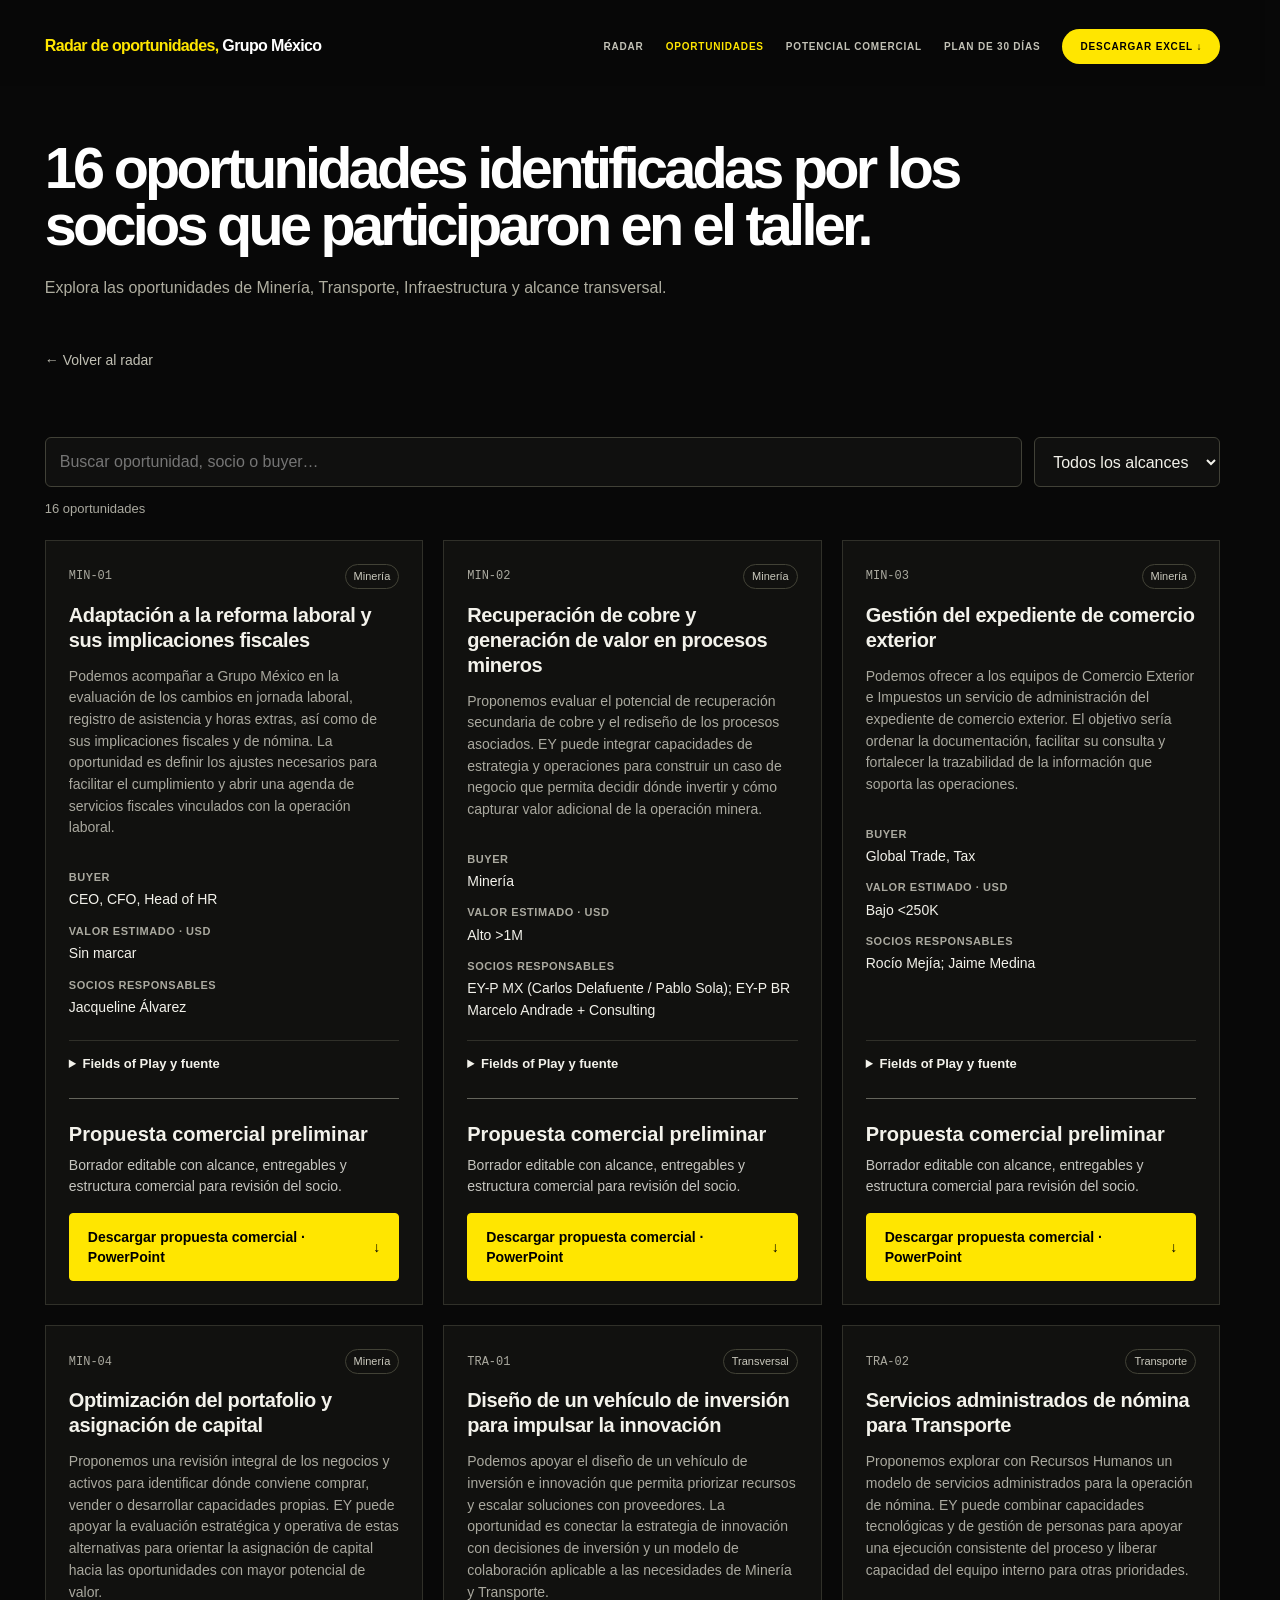
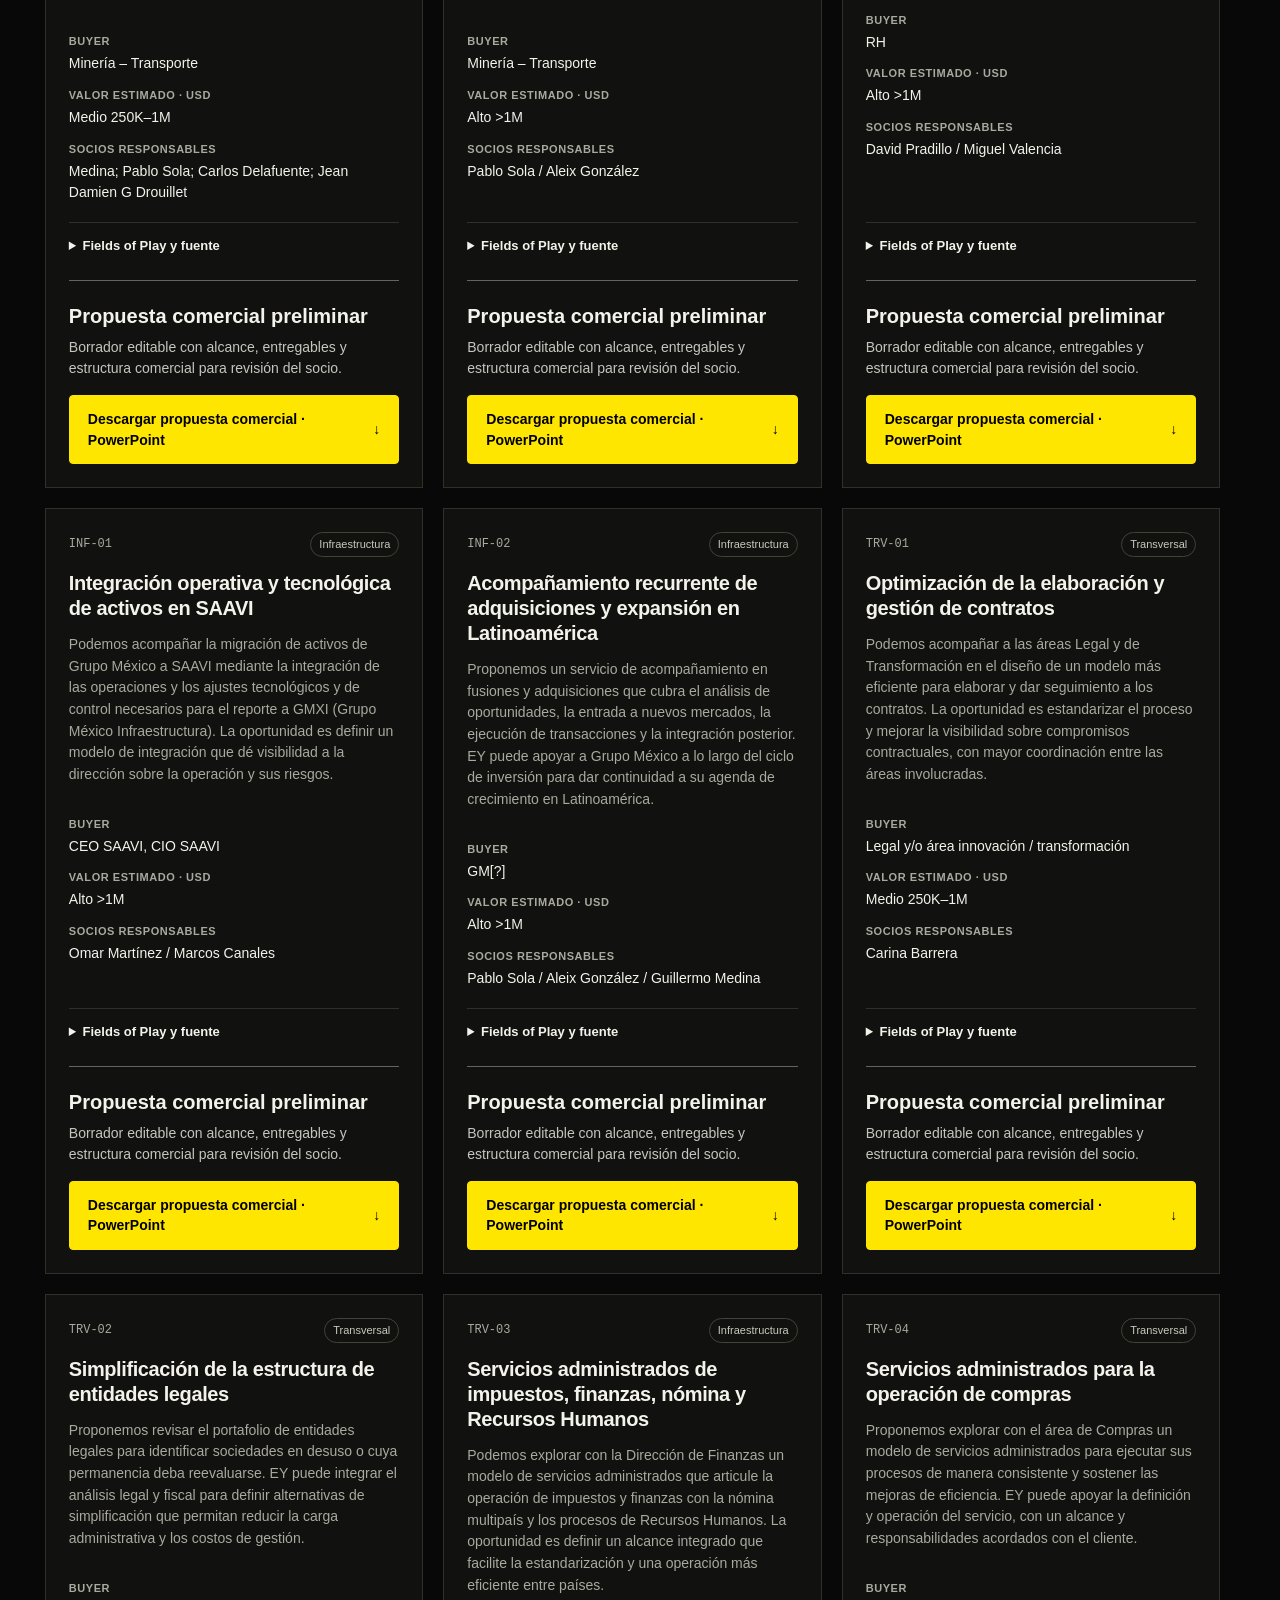
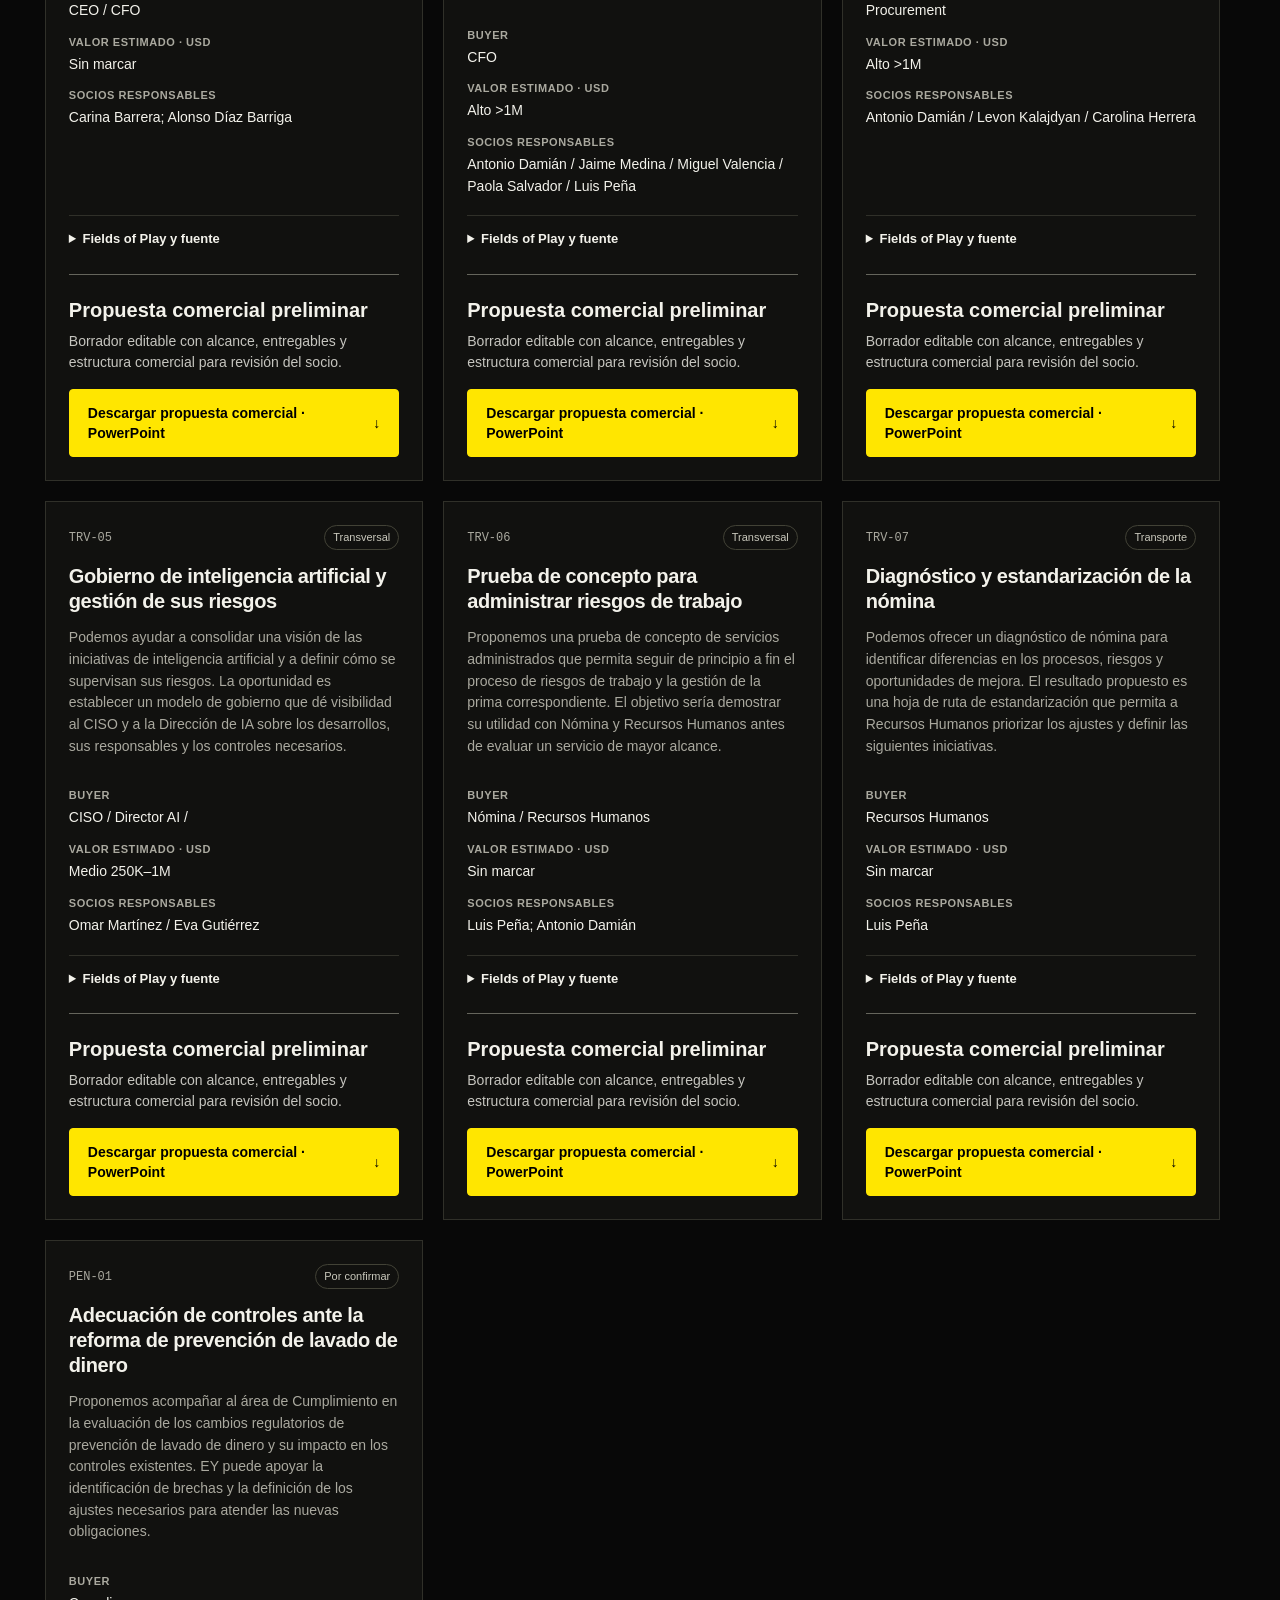
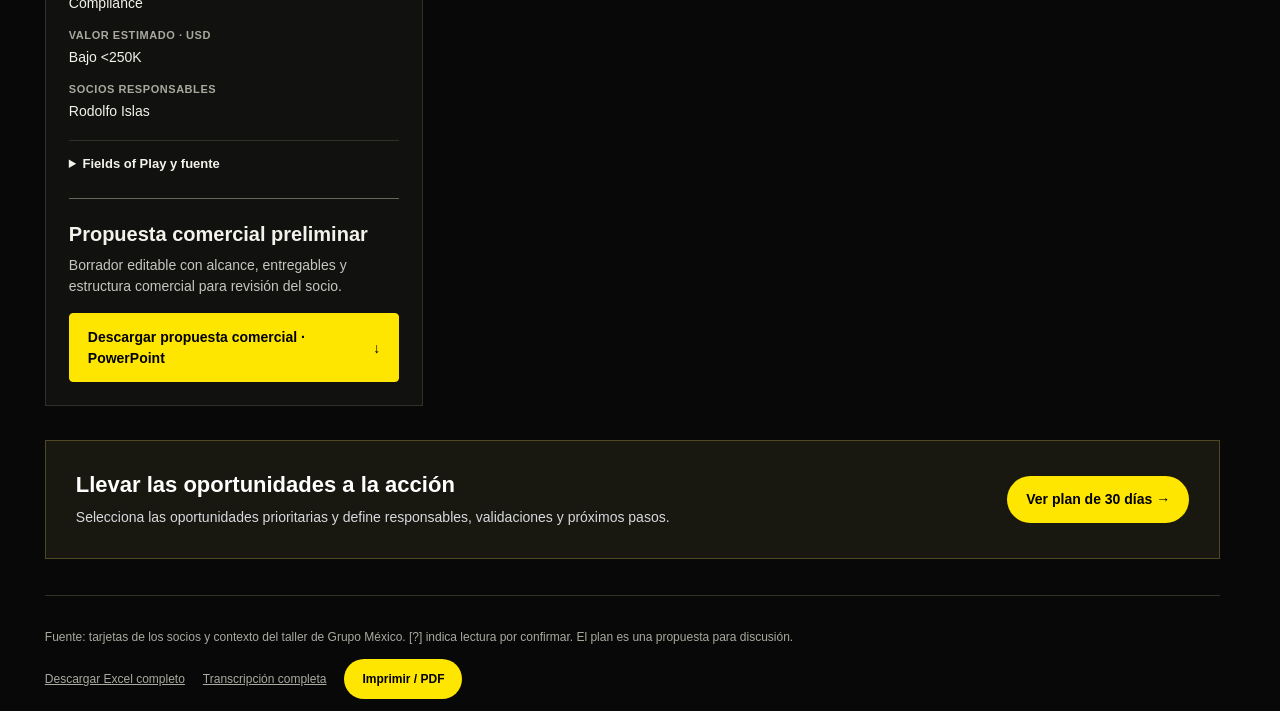
==== Oportunidades_Grupo_Mexico.html @ cc891fec "Eliminar Rutas comerciales y conectar oportunidades con el plan de 30 días" ====
<!doctype html><html lang="es"><head><meta charset="utf-8"><meta name="viewport" content="width=device-width,initial-scale=1"><title>Grupo México · Detalle de oportunidades</title><style>
:root{--ink:#252932;--muted:#666c76;--paper:#f5f4ef;--white:#fff;--line:#ddded8;--yellow:#ffe600;--green:#267059;--amber:#926326}*{box-sizing:border-box}html{scroll-behavior:smooth;scroll-padding-top:85px}body{margin:0;font:16px/1.55 system-ui,-apple-system,BlinkMacSystemFont,"Segoe UI",sans-serif;background:var(--paper);color:var(--ink)}button,input,select{font:inherit}button,a,summary{touch-action:manipulation}a{color:inherit}button{cursor:pointer}.wrap{max-width:1180px;margin:auto;padding:0 32px}.masthead{background:var(--ink);color:white;padding:54px 0 42px}.eyebrow{font-size:12px;letter-spacing:.16em;text-transform:uppercase;font-weight:750}.masthead .eyebrow{color:var(--yellow)}h1{font-size:clamp(32px,5vw,56px);line-height:1.08;letter-spacing:-.04em;margin:18px 0 22px;max-width:820px}h1 span{color:var(--yellow)}.lead{color:#d7d9de;max-width:780px;font-size:18px}.header-foot{display:flex;align-items:center;gap:20px;justify-content:space-between;margin-top:30px}.pill{display:inline-block;font-size:12px;font-weight:650;padding:5px 10px;border:1px solid var(--line);border-radius:99px}.masthead .pill{border-color:#74777d;color:#e8e9eb}.print{padding:10px 18px;border:0;background:var(--yellow);color:#000;border-radius:6px;font-weight:700}.nav{background:#fffef9;position:sticky;top:0;z-index:10;border-bottom:1px solid var(--line)}.nav .wrap{display:flex;gap:28px;align-items:center;min-height:60px;overflow:auto}.nav a{text-decoration:none;font-weight:650;font-size:14px;white-space:nowrap}.nav a:hover{text-decoration:underline;text-underline-offset:7px}.nav small{margin-left:auto;color:var(--muted);white-space:nowrap}main{padding-bottom:56px}section{padding-top:42px}.section-heading{display:flex;justify-content:space-between;align-items:baseline;gap:20px}.section-heading h2{font-size:28px;letter-spacing:-.025em;margin:0}.kicker{color:var(--muted);font-size:14px}.stats{display:grid;grid-template-columns:repeat(4,1fr);gap:18px;margin:28px 0}.stat{border-top:3px solid var(--ink);padding:16px 0}.stat strong{font-size:36px;font-weight:750;line-height:1}.stat span{display:block;font-size:14px;color:var(--muted);margin-top:6px}.decision{background:white;border:1px solid var(--line);border-left:5px solid var(--yellow);padding:23px 26px;border-radius:8px}.decision h3{margin:0 0 10px;font-size:19px}.decision p{margin:0}.decision ul{padding-left:20px;margin:12px 0 0}.selection-intro{max-width:870px;margin:18px 0;color:var(--muted)}.routes{display:grid;grid-template-columns:repeat(2,minmax(0,1fr));gap:20px;margin-top:24px}.route{background:white;border:1px solid var(--line);border-radius:10px;padding:25px;display:flex;flex-direction:column}.route-head{display:flex;gap:12px;align-items:flex-start}.route-number{font-size:13px;border-bottom:3px solid var(--yellow);padding-bottom:4px;font-weight:750}.route h3{font-size:21px;line-height:1.22;margin:0 0 12px;letter-spacing:-.02em}.scope{font-size:12px;color:var(--muted);text-transform:uppercase;letter-spacing:.06em;margin-bottom:16px}.route p{margin:0 0 14px}.route dl{margin:4px 0 0}.route dt{font-size:12px;text-transform:uppercase;letter-spacing:.06em;font-weight:750;margin-top:13px}.route dd{margin:4px 0 0;font-size:14px;color:var(--muted)}.action{margin-top:22px;padding:13px 15px;background:#f4f4ee;border-radius:6px;font-size:14px}.action b{display:block;margin-bottom:5px}.route details{border-top:1px solid var(--line);margin-top:18px;padding-top:12px;font-size:14px}.route summary{cursor:pointer;font-weight:650}.route details ul{margin:10px 0 0;padding-left:19px}.route details li{margin:6px 0}.routes .route:last-child{grid-column:1/-1}.routes .route:last-child dl{display:grid;grid-template-columns:1fr 1fr;gap:0 28px}.criteria{display:grid;grid-template-columns:repeat(4,1fr);gap:16px;margin-top:20px}.criterion{border-top:1px solid var(--line);padding-top:14px}.criterion b{font-size:15px}.criterion p{font-size:14px;color:var(--muted);margin:6px 0}.timeline{display:grid;grid-template-columns:repeat(4,1fr);gap:18px;margin-top:25px}.phase{background:white;padding:22px;border:1px solid var(--line);border-radius:8px}.phase .days{font-size:12px;font-weight:750;display:inline-block;background:var(--yellow);color:#000;padding:3px 8px;margin-bottom:13px}.phase h3{font-size:17px;line-height:1.3;margin:0 0 12px}.phase p{font-size:14px;margin:0;color:var(--muted)}.phase .deliverable{border-top:1px solid var(--line);padding-top:12px;margin-top:15px;color:var(--ink)}.meeting{margin-top:24px;background:#e9eee9;padding:23px;border-radius:8px}.meeting h3{font-size:17px;margin:0 0 8px}.meeting p{font-size:14px;margin:0}.filters{display:flex;gap:12px;margin:22px 0 12px}.filters input{flex:1;min-width:0}.filters input,.filters select{padding:12px 14px;border:1px solid #c6c9c2;border-radius:6px;background:white;color:var(--ink)}.result{font-size:13px;color:var(--muted);margin-bottom:14px}.records{display:grid;gap:10px}.record{background:white;border:1px solid var(--line);border-radius:8px}.record summary{padding:17px 20px;cursor:pointer;list-style:none;display:flex;align-items:center;gap:14px}.record summary::-webkit-details-marker{display:none}.record summary:before{content:'+';font-size:20px;color:var(--muted);width:15px;flex-shrink:0}.record[open] summary:before{content:'−'}.record .rid{font:12px ui-monospace,monospace;color:var(--muted);white-space:nowrap}.record .rtitle{font-weight:650;font-size:15px;flex:1}.record .value{font-size:12px;color:var(--muted);white-space:nowrap}.record-body{padding:0 20px 20px 49px;display:grid;grid-template-columns:1.4fr 1fr;gap:16px 28px}.field label{display:block;font-size:12px;letter-spacing:.04em;text-transform:uppercase;font-weight:700;color:var(--muted);margin-bottom:4px}.field p{margin:0;font-size:14px}.field.note{grid-column:1/-1;background:#fff7df;padding:12px 15px;border-radius:5px}.field.source{grid-column:1/-1;font-size:12px;color:var(--muted)}.source a{display:inline-block;margin:6px 12px 0 0}.empty{padding:25px;text-align:center;color:var(--muted)}.foot{margin-top:36px;border-top:1px solid var(--line);padding-top:20px;font-size:12px;color:var(--muted)}.foot a{margin-right:18px}.legend{font-size:13px;color:var(--muted);margin-top:14px}.noscript{background:#fff7df;padding:20px}button:focus-visible,a:focus-visible,summary:focus-visible,input:focus-visible,select:focus-visible{outline:3px solid #1780a1;outline-offset:4px}
@media(max-width:760px){.wrap{padding:0 20px}.masthead{padding:35px 0}.header-foot{align-items:flex-start}.nav .wrap{gap:20px}.nav small{display:none}.stats{gap:14px;grid-template-columns:repeat(2,1fr)}.routes,.timeline,.criteria{grid-template-columns:1fr}.routes .route:last-child{grid-column:auto}.routes .route:last-child dl{display:block}.section-heading{display:block}.record summary{gap:10px;flex-wrap:wrap}.record .rtitle{flex-basis:65%}.record .value{margin-left:39px}.record-body{grid-template-columns:1fr;padding-left:20px}.filters{flex-direction:column}.header-foot .pill{max-width:60%}.stat strong{font-size:30px}}
@media print{@page{size:A4;margin:15mm}body{background:white;font-size:10pt}.wrap{max-width:none;padding:0}.masthead{background:white;color:var(--ink);padding:0 0 20px;border-bottom:3px solid var(--ink)}.masthead .eyebrow,h1 span{color:var(--ink)}h1{font-size:28pt;margin:12px 0}.lead{color:var(--muted);font-size:11pt}.masthead .pill{color:var(--ink);border-color:var(--line)}.nav,.print,.filters,.result{display:none}section{padding-top:24px}.routes{gap:12px}.route{padding:16px;break-inside:avoid}.route h3{font-size:14pt}.route dd,.route p,.action{font-size:9pt}.route details{display:none}.stats{margin:16px 0}.stat strong{font-size:25pt}.timeline{grid-template-columns:repeat(2,1fr)}.phase{break-inside:avoid}.record{break-inside:avoid}.record .value{font-size:9pt}#respaldo{break-before:page}.record-body{font-size:9pt}.source a{display:none}.foot{font-size:8pt}.criteria{grid-template-columns:repeat(2,1fr)}.section-heading h2{font-size:19pt}}

.masthead{padding:38px 0 34px}h1{font-size:clamp(30px,4vw,44px);max-width:1060px;line-height:1.17}.masthead .lead{margin-bottom:0;font-size:16px}.nav a[aria-current="page"]{border-bottom:3px solid var(--yellow);padding:17px 0 14px}.opportunities{display:grid;grid-template-columns:repeat(3,minmax(0,1fr));gap:20px;margin-top:20px}.opportunity{background:white;border:1px solid var(--line);border-radius:10px;padding:23px;display:flex;flex-direction:column;scroll-margin-top:90px}.op-top{display:flex;justify-content:space-between;align-items:center;gap:10px;margin-bottom:14px}.op-top .rid{font:12px ui-monospace,monospace;color:var(--muted)}.opportunity h2{font-size:20px;line-height:1.25;letter-spacing:-.02em;margin:0 0 13px}.opportunity>p{font-size:14px;margin:0 0 18px;color:var(--muted)}.opportunity dl{margin:0 0 18px;font-size:14px}.opportunity dt{font-size:11px;text-transform:uppercase;letter-spacing:.05em;font-weight:750;color:var(--muted);margin-top:12px}.opportunity dd{margin:3px 0 0}.opportunity details{border-top:1px solid var(--line);padding-top:13px;margin-top:auto;font-size:13px}.opportunity summary{cursor:pointer;font-weight:650}.opportunity .detail{padding-top:12px}.opportunity .detail p{margin:0 0 12px;overflow-wrap:anywhere}.opportunity .photo{display:block;margin-top:7px}.opportunity:target{outline:3px solid #b39f00;outline-offset:4px}.cta{display:flex;align-items:center;justify-content:space-between;gap:28px;margin-top:34px;background:var(--ink);color:white;border-radius:10px;padding:30px}.cta h2{font-size:22px;line-height:1.25;margin:0 0 8px}.cta p{margin:0;color:#d7d9de;font-size:14px;max-width:650px}.cta a{display:inline-block;text-decoration:none;background:var(--yellow);color:#000;padding:13px 19px;border-radius:6px;font-weight:750;font-size:14px;flex-shrink:0}.back{color:var(--muted);font-size:14px;text-decoration:none;display:inline-block;margin:25px 0 0}.page-intro{margin-top:28px;color:var(--muted);max-width:900px}.opportunity[hidden]{display:none}.scope-badge{font-size:11px;border:1px solid var(--line);border-radius:99px;padding:3px 8px;color:var(--muted)}.routes .route:last-child{grid-column:auto}.routes .route:last-child dl{display:block}
@media(max-width:1000px){.opportunities{grid-template-columns:repeat(2,minmax(0,1fr))}}@media(max-width:760px){.opportunities{grid-template-columns:1fr}.cta{display:block;padding:23px}.cta a{margin-top:18px}.nav small{display:none}}@media print{.opportunities{grid-template-columns:repeat(2,minmax(0,1fr))}.opportunity{break-inside:avoid;padding:14px}.opportunity h2{font-size:13pt}.opportunity p,.opportunity dl{font-size:9pt}.cta,.back{display:none}.masthead{padding:0 0 20px}.opportunity details{display:none}}
</style><style id="yellow-theme">
:root{--ink:#f3f2eb;--muted:#aaa99f;--paper:#080808;--white:#101010;--line:#303029;--yellow:#ffe600}html{background:#080808}body{background:#080808;color:var(--ink);font-family:Arial,Helvetica,sans-serif}.wrap{max-width:none;padding:0 3.5vw}.masthead{background:transparent;padding:36px 0 24px}.masthead .eyebrow{color:var(--yellow)}h1{font-family:Arial,Helvetica,sans-serif;font-size:clamp(36px,4.5vw,76px);font-weight:850;letter-spacing:-.065em;line-height:.99;max-width:1000px}.masthead .lead{color:#aead9f}.nav{background:#080808e8;border-color:#303029;backdrop-filter:blur(16px)}.nav .wrap{justify-content:flex-end;gap:24px;min-height:64px}.nav a{font-size:11px;letter-spacing:.06em;text-transform:uppercase;color:#aaa99f}.nav a[aria-current="page"]{color:var(--yellow);border-color:var(--yellow)}.nav a:hover{color:var(--yellow)}.route,.opportunity,.record,.phase,.decision{background:#11110f;border-color:#303029;border-radius:0}.action{background:#1c1c16;color:#ecebdc}.meeting{background:#1a1a11;color:var(--ink);border:1px solid #363524;border-radius:0}.route-number{border-color:var(--yellow);color:var(--yellow)}.routes .route:last-child{grid-column:auto}.routes .route:last-child dl{display:block}.criterion{border-color:#454538}.field.note{background:#262310;color:#f0ebc9}.scope-badge{border-color:#424236;color:#c9c8bc}.print{border-radius:99px;padding:11px 18px}.cta{background:#181810;border:1px solid #4c4924;border-radius:0}.cta a{border-radius:99px}.filters input,.filters select{background:#10100f;border-color:#414137;color:var(--ink)}.back{color:#c1c0b4}.stat{border-color:var(--yellow)}.foot{color:#aaa99f;border-color:#303029}.foot a:hover{color:var(--yellow)}.radar-label,.radar-count{fill:#e6e5dc!important}.radar-tick{fill:#8c8c7c!important}.radar-chart .active-label,.radar-chart .active-label tspan{fill:var(--yellow)!important}.match{background:#10100e;border:1px solid #34342c;border-radius:0}.match:hover{border-color:#79732b}.match[open]{border-color:#e3cd00}.match h3{color:#f0efe6}.match .more{color:var(--yellow)}.selected-heading h2{color:var(--yellow)}.radar-layout .empty{background:#10100d;border-color:#303029;color:#cecec0}.opportunity:target{outline-color:var(--yellow)}.source a{color:#d5d4c7}
@media print{body,html{background:white;color:#222}.nav{display:none}.masthead{color:#222}.masthead .eyebrow{color:#222}.masthead .lead{color:#555}.route,.phase,.opportunity,.record,.match,.decision{background:white;color:#222;border-color:#bbb}.route h3,.match h3,.selected-heading h2{color:#222}.action,.meeting{background:#f5f5ed;color:#222}.match .meta,.legend,.foot,.kicker{color:#555}}
</style><link rel="stylesheet" href="navegacion.css">
<style id="proposal-download-styles">
.proposal-download{margin-top:24px;padding-top:22px;border-top:1px solid #65655c}
.proposal-download h3{font-size:20px;line-height:1.3;margin:0 0 8px;color:inherit}
.proposal-download p{font-size:14px;line-height:1.5;margin:0 0 16px;color:inherit;opacity:.8}
.proposal-download a.proposal-link{display:inline-flex;align-items:center;justify-content:center;gap:8px;max-width:100%;padding:13px 18px;background:#ffe600;color:#000!important;border:1px solid #ffe600;font-size:14px;font-weight:750;text-decoration:none;line-height:1.45;border-radius:4px}
.proposal-download a.proposal-link:hover{background:#f3d900;color:#000!important;border-color:#f3d900}
.proposal-download a.proposal-link:focus-visible{outline:3px solid currentColor;outline-offset:4px}
@media(max-width:600px){.proposal-download a.proposal-link{width:100%;text-align:center}}
@media print{.proposal-download{display:none}}
</style>
</head><body><header class="topbar"><a class="brand" href="index.html">Radar de oportunidades, <span class="brand-account">Grupo México</span></a><nav aria-label="Navegación principal"><a href="index.html">Radar</a><a href="Oportunidades_Grupo_Mexico.html" aria-current="page">Oportunidades</a><a href="Potencial_Comercial_Grupo_Mexico.html">Potencial comercial</a><a href="Plan_30_Dias_Grupo_Mexico.html">Plan de 30 días</a><a class="download" href="Radar_Grupo_Mexico_Completo.xlsx" download>Descargar Excel ↓</a></nav></header>
<header class="masthead"><div class="wrap"><h1>16 oportunidades identificadas por los socios que participaron en el taller.</h1><p class="lead">Explora las oportunidades de Minería, Transporte, Infraestructura y alcance transversal.</p></div></header>
<main class="wrap"><a class="back" href="index.html">← Volver al radar</a><section aria-label="Oportunidades identificadas"><div class="filters"><input id="search" type="search" aria-label="Buscar oportunidades" placeholder="Buscar oportunidad, socio o buyer…"><select id="division" aria-label="Filtrar por división"><option value="">Todos los alcances</option><option>Minería</option><option>Transporte</option><option>Infraestructura</option><option>Transversal</option><option>Por confirmar</option></select></div><div id="result" class="result" aria-live="polite">16 oportunidades</div><div class="opportunities"><article class="opportunity" id="MIN-01" data-search="min-01 minería reforma laboral cambio de horas laborales, lector digital, cap de horas extras, etc. puede ser nuestra entrada para servicios de tax. tax ceo, cfo, head of hr sin marcar jacqueline álvarez “cap” se conserva como aparece; confirmar su significado. valor sin marcar. img_1636.heic (izquierda, parcial); img_1648.heic (primera tarjeta, completa) adaptación a la reforma laboral y sus implicaciones fiscales podemos acompañar a grupo méxico en la evaluación de los cambios en jornada laboral, registro de asistencia y horas extras, así como de sus implicaciones fiscales y de nómina. la oportunidad es definir los ajustes necesarios para facilitar el cumplimiento y abrir una agenda de servicios fiscales vinculados con la operación laboral." data-division="Minería">
    <div class="op-top"><span class="rid">MIN-01</span><span class="scope-badge">Minería</span></div><h2>Adaptación a la reforma laboral y sus implicaciones fiscales</h2><p>Podemos acompañar a Grupo México en la evaluación de los cambios en jornada laboral, registro de asistencia y horas extras, así como de sus implicaciones fiscales y de nómina. La oportunidad es definir los ajustes necesarios para facilitar el cumplimiento y abrir una agenda de servicios fiscales vinculados con la operación laboral.</p>
    <dl><dt>Buyer</dt><dd>CEO, CFO, Head of HR</dd><dt>Valor estimado · USD</dt><dd>Sin marcar</dd><dt>Socios responsables</dt><dd>Jacqueline Álvarez</dd></dl>
    <details><summary>Fields of Play y fuente</summary><div class="detail"><p><b>Texto original de la tarjeta</b><br>Reforma laboral<br>Cambio de horas laborales, lector digital, cap de horas extras, etc. Puede ser nuestra entrada para servicios de Tax.</p><p><b>Fields of Play marcados</b><br>Tax</p><p><b>Observaciones de lectura</b><br>“Cap” se conserva como aparece; confirmar su significado. Valor sin marcar.</p><p><b>Fotos de origen</b><br>IMG_1636.HEIC (izquierda, parcial); IMG_1648.HEIC (primera tarjeta, completa)</p><a class="photo" href="imagenes/IMG_1636.jpg" target="_blank" rel="noopener">Abrir IMG_1636.HEIC</a><a class="photo" href="imagenes/IMG_1648.jpg" target="_blank" rel="noopener">Abrir IMG_1648.HEIC</a></div></details><div class="proposal-download"><h3>Propuesta comercial preliminar</h3><p>Borrador editable con alcance, entregables y estructura comercial para revisión del socio.</p><a class="proposal-link" href="propuestas/Propuesta_MIN-01.pptx" download="Propuesta_MIN-01.pptx">Descargar propuesta comercial · PowerPoint <span aria-hidden="true">↓</span></a></div></article><article class="opportunity" id="MIN-02" data-search="min-02 minería waste to value cobre recuperación secundaria de cobre; potencial rediseño de procesos. strategy &amp; transformation; supply chain &amp; operations minería alto &gt;1m ey-p mx (carlos delafuente / pablo sola); ey-p br marcelo andrade + consulting buyer contiene una división, sin cargo o persona. img_1636.heic (derecha); img_1648.heic (segunda tarjeta) recuperación de cobre y generación de valor en procesos mineros proponemos evaluar el potencial de recuperación secundaria de cobre y el rediseño de los procesos asociados. ey puede integrar capacidades de estrategia y operaciones para construir un caso de negocio que permita decidir dónde invertir y cómo capturar valor adicional de la operación minera." data-division="Minería">
    <div class="op-top"><span class="rid">MIN-02</span><span class="scope-badge">Minería</span></div><h2>Recuperación de cobre y generación de valor en procesos mineros</h2><p>Proponemos evaluar el potencial de recuperación secundaria de cobre y el rediseño de los procesos asociados. EY puede integrar capacidades de estrategia y operaciones para construir un caso de negocio que permita decidir dónde invertir y cómo capturar valor adicional de la operación minera.</p>
    <dl><dt>Buyer</dt><dd>Minería</dd><dt>Valor estimado · USD</dt><dd>Alto &gt;1M</dd><dt>Socios responsables</dt><dd>EY-P MX (Carlos Delafuente / Pablo Sola); EY-P BR Marcelo Andrade + Consulting</dd></dl>
    <details><summary>Fields of Play y fuente</summary><div class="detail"><p><b>Texto original de la tarjeta</b><br>Waste to Value Cobre<br>Recuperación secundaria de cobre; potencial rediseño de procesos.</p><p><b>Fields of Play marcados</b><br>Strategy &amp; Transformation; Supply Chain &amp; Operations</p><p><b>Observaciones de lectura</b><br>Buyer contiene una división, sin cargo o persona.</p><p><b>Fotos de origen</b><br>IMG_1636.HEIC (derecha); IMG_1648.HEIC (segunda tarjeta)</p><a class="photo" href="imagenes/IMG_1636.jpg" target="_blank" rel="noopener">Abrir IMG_1636.HEIC</a><a class="photo" href="imagenes/IMG_1648.jpg" target="_blank" rel="noopener">Abrir IMG_1648.HEIC</a></div></details><div class="proposal-download"><h3>Propuesta comercial preliminar</h3><p>Borrador editable con alcance, entregables y estructura comercial para revisión del socio.</p><a class="proposal-link" href="propuestas/Propuesta_MIN-02.pptx" download="Propuesta_MIN-02.pptx">Descargar propuesta comercial · PowerPoint <span aria-hidden="true">↓</span></a></div></article><article class="opportunity" id="MIN-03" data-search="min-03 minería gestión del expediente de comercio exterior technology; tax global trade, tax rocío mejía; jaime medina clasificación y responsables actualizados según la reunión de seguimiento. buyer: global trade y tax; persona por confirmar. contacto mencionado: héctor de la paz (ferromex); asociación con esta oportunidad por confirmar." data-division="Minería">
    <div class="op-top"><span class="rid">MIN-03</span><span class="scope-badge">Minería</span></div><h2>Gestión del expediente de comercio exterior</h2><p>Podemos ofrecer a los equipos de Comercio Exterior e Impuestos un servicio de administración del expediente de comercio exterior. El objetivo sería ordenar la documentación, facilitar su consulta y fortalecer la trazabilidad de la información que soporta las operaciones.</p>
    <dl><dt>Buyer</dt><dd>Global Trade, Tax</dd><dt>Valor estimado · USD</dt><dd>Bajo &lt;250K</dd><dt>Socios responsables</dt><dd>Rocío Mejía; Jaime Medina</dd></dl>
    <details><summary>Fields of Play y fuente</summary><div class="detail"><p><b>Texto original de la tarjeta</b><br>Expediente de Comercio Exterior<br>Adm. del expediente.</p><p><b>Fields of Play</b><br>Technology; Tax</p><p><b>Validación de la oportunidad</b><br>Clasificación y responsables actualizados según la reunión de seguimiento. Buyer: Global Trade y Tax; persona por confirmar. Contacto mencionado: Héctor de la Paz (Ferromex); asociación con esta oportunidad por confirmar.</p><p><b>Fotos de origen</b><br>IMG_1637 2.HEIC (izquierda); IMG_1648.HEIC (tercera tarjeta)</p><a class="photo" href="imagenes/IMG_1637%202.jpg" target="_blank" rel="noopener">Abrir IMG_1637 2.HEIC</a><a class="photo" href="imagenes/IMG_1648.jpg" target="_blank" rel="noopener">Abrir IMG_1648.HEIC</a></div></details><div class="proposal-download"><h3>Propuesta comercial preliminar</h3><p>Borrador editable con alcance, entregables y estructura comercial para revisión del socio.</p><a class="proposal-link" href="propuestas/Propuesta_MIN-03.pptx" download="Propuesta_MIN-03.pptx">Descargar propuesta comercial · PowerPoint <span aria-hidden="true">↓</span></a></div></article><article class="opportunity" id="MIN-04" data-search="min-04 minería revisión portafolio y alocación capital análisis integral de un negocio y de sus activos para eficientizar (buy–sell–build). strategy &amp; transformation; transactions; supply chain &amp; operations minería – transporte medio 250k–1m medina; pablo sola; carlos delafuente; jean damien g drouillet ubicada en minería; buyer menciona minería y transporte.  img_1637 2.heic (derecha); img_1648.heic (cuarta tarjeta) optimización del portafolio y asignación de capital proponemos una revisión integral de los negocios y activos para identificar dónde conviene comprar, vender o desarrollar capacidades propias. ey puede apoyar la evaluación estratégica y operativa de estas alternativas para orientar la asignación de capital hacia las oportunidades con mayor potencial de valor." data-division="Minería">
    <div class="op-top"><span class="rid">MIN-04</span><span class="scope-badge">Minería</span></div><h2>Optimización del portafolio y asignación de capital</h2><p>Proponemos una revisión integral de los negocios y activos para identificar dónde conviene comprar, vender o desarrollar capacidades propias. EY puede apoyar la evaluación estratégica y operativa de estas alternativas para orientar la asignación de capital hacia las oportunidades con mayor potencial de valor.</p>
    <dl><dt>Buyer</dt><dd>Minería – Transporte</dd><dt>Valor estimado · USD</dt><dd>Medio 250K–1M</dd><dt>Socios responsables</dt><dd>Medina; Pablo Sola; Carlos Delafuente; Jean Damien G Drouillet</dd></dl>
    <details><summary>Fields of Play y fuente</summary><div class="detail"><p><b>Texto original de la tarjeta</b><br>Revisión portafolio y alocación capital<br>Análisis integral de un negocio y de sus activos para eficientizar (Buy–Sell–Build).</p><p><b>Fields of Play marcados</b><br>Strategy &amp; Transformation; Transactions; Supply Chain &amp; Operations</p><p><b>Observaciones de lectura</b><br>Ubicada en Minería; Buyer menciona Minería y Transporte.</p><p><b>Fotos de origen</b><br>IMG_1637 2.HEIC (derecha); IMG_1648.HEIC (cuarta tarjeta)</p><a class="photo" href="imagenes/IMG_1637%202.jpg" target="_blank" rel="noopener">Abrir IMG_1637 2.HEIC</a><a class="photo" href="imagenes/IMG_1648.jpg" target="_blank" rel="noopener">Abrir IMG_1648.HEIC</a></div></details><div class="proposal-download"><h3>Propuesta comercial preliminar</h3><p>Borrador editable con alcance, entregables y estructura comercial para revisión del socio.</p><a class="proposal-link" href="propuestas/Propuesta_MIN-04.pptx" download="Propuesta_MIN-04.pptx">Descargar propuesta comercial · PowerPoint <span aria-hidden="true">↓</span></a></div></article><article class="opportunity" id="TRA-01" data-search="tra-01 transversal vehículo inversión / innovación (estrategias y universidad [?]) eficientizar recursos en innovación y escalabilidad. buscar soluciones con proveedores (komatsu–... [?]). strategy &amp; transformation minería – transporte alto &gt;1m pablo sola / aleix gonzález alcance transversal; buyer menciona minería y transporte. confirmar paréntesis del título y segundo proveedor. img_1639 2.heic (izquierda); img_1647.heic (arriba, izquierda) diseño de un vehículo de inversión para impulsar la innovación podemos apoyar el diseño de un vehículo de inversión e innovación que permita priorizar recursos y escalar soluciones con proveedores. la oportunidad es conectar la estrategia de innovación con decisiones de inversión y un modelo de colaboración aplicable a las necesidades de minería y transporte." data-division="Transversal">
    <div class="op-top"><span class="rid">TRA-01</span><span class="scope-badge">Transversal</span></div><h2>Diseño de un vehículo de inversión para impulsar la innovación</h2><p>Podemos apoyar el diseño de un vehículo de inversión e innovación que permita priorizar recursos y escalar soluciones con proveedores. La oportunidad es conectar la estrategia de innovación con decisiones de inversión y un modelo de colaboración aplicable a las necesidades de Minería y Transporte.</p>
    <dl><dt>Buyer</dt><dd>Minería – Transporte</dd><dt>Valor estimado · USD</dt><dd>Alto &gt;1M</dd><dt>Socios responsables</dt><dd>Pablo Sola / Aleix González</dd></dl>
    <details><summary>Fields of Play y fuente</summary><div class="detail"><p><b>Texto original de la tarjeta</b><br>Vehículo inversión / innovación (estrategias y universidad [?])<br>Eficientizar recursos en innovación y escalabilidad. Buscar soluciones con proveedores (Komatsu–... [?]).</p><p><b>Fields of Play marcados</b><br>Strategy &amp; Transformation</p><p><b>Observaciones de lectura</b><br>Alcance transversal; Buyer menciona Minería y Transporte. Confirmar paréntesis del título y segundo proveedor.</p><p><b>Fotos de origen</b><br>IMG_1639 2.HEIC (izquierda); IMG_1647.HEIC (arriba, izquierda)</p><a class="photo" href="imagenes/IMG_1639%202.jpg" target="_blank" rel="noopener">Abrir IMG_1639 2.HEIC</a><a class="photo" href="imagenes/IMG_1647.jpg" target="_blank" rel="noopener">Abrir IMG_1647.HEIC</a></div></details><div class="proposal-download"><h3>Propuesta comercial preliminar</h3><p>Borrador editable con alcance, entregables y estructura comercial para revisión del socio.</p><a class="proposal-link" href="propuestas/Propuesta_TRA-01.pptx" download="Propuesta_TRA-01.pptx">Descargar propuesta comercial · PowerPoint <span aria-hidden="true">↓</span></a></div></article><article class="opportunity" id="TRA-02" data-search="tra-02 transporte payroll operate operación de nómina. technology; organization &amp; people rh alto &gt;1m david pradillo / miguel valencia  img_1639 2.heic (derecha); img_1647.heic (arriba, derecha) servicios administrados de nómina para transporte proponemos explorar con recursos humanos un modelo de servicios administrados para la operación de nómina. ey puede combinar capacidades tecnológicas y de gestión de personas para apoyar una ejecución consistente del proceso y liberar capacidad del equipo interno para otras prioridades." data-division="Transporte">
    <div class="op-top"><span class="rid">TRA-02</span><span class="scope-badge">Transporte</span></div><h2>Servicios administrados de nómina para Transporte</h2><p>Proponemos explorar con Recursos Humanos un modelo de servicios administrados para la operación de nómina. EY puede combinar capacidades tecnológicas y de gestión de personas para apoyar una ejecución consistente del proceso y liberar capacidad del equipo interno para otras prioridades.</p>
    <dl><dt>Buyer</dt><dd>RH</dd><dt>Valor estimado · USD</dt><dd>Alto &gt;1M</dd><dt>Socios responsables</dt><dd>David Pradillo / Miguel Valencia</dd></dl>
    <details><summary>Fields of Play y fuente</summary><div class="detail"><p><b>Texto original de la tarjeta</b><br>Payroll Operate<br>Operación de nómina.</p><p><b>Fields of Play marcados</b><br>Technology; Organization &amp; People</p><p><b>Fotos de origen</b><br>IMG_1639 2.HEIC (derecha); IMG_1647.HEIC (arriba, derecha)</p><a class="photo" href="imagenes/IMG_1639%202.jpg" target="_blank" rel="noopener">Abrir IMG_1639 2.HEIC</a><a class="photo" href="imagenes/IMG_1647.jpg" target="_blank" rel="noopener">Abrir IMG_1647.HEIC</a></div></details><div class="proposal-download"><h3>Propuesta comercial preliminar</h3><p>Borrador editable con alcance, entregables y estructura comercial para revisión del socio.</p><a class="proposal-link" href="propuestas/Propuesta_TRA-02.pptx" download="Propuesta_TRA-02.pptx">Descargar propuesta comercial · PowerPoint <span aria-hidden="true">↓</span></a></div></article><article class="opportunity" id="INF-01" data-search="inf-01 infraestructura saavi → migración activos de gm a saavi integración de las operaciones en saavi y reporte a gmxi [?]. risk; technology ceo saavi, cio saavi alto &gt;1m omar martínez / marcos canales gmxi: grupo méxico infraestructura. img_1645.heic (izquierda); img_1646.heic (izquierda, bajo rótulo infraestructura) integración operativa y tecnológica de activos en saavi podemos acompañar la migración de activos de grupo méxico a saavi mediante la integración de operaciones y los ajustes tecnológicos y de control necesarios para el reporte a gmxi (grupo méxico infraestructura). la oportunidad es definir un modelo de integración que dé visibilidad a la dirección sobre la operación y sus riesgos." data-division="Infraestructura">
    <div class="op-top"><span class="rid">INF-01</span><span class="scope-badge">Infraestructura</span></div><h2>Integración operativa y tecnológica de activos en SAAVI</h2><p>Podemos acompañar la migración de activos de Grupo México a SAAVI mediante la integración de las operaciones y los ajustes tecnológicos y de control necesarios para el reporte a GMXI (Grupo México Infraestructura). La oportunidad es definir un modelo de integración que dé visibilidad a la dirección sobre la operación y sus riesgos.</p>
    <dl><dt>Buyer</dt><dd>CEO SAAVI, CIO SAAVI</dd><dt>Valor estimado · USD</dt><dd>Alto &gt;1M</dd><dt>Socios responsables</dt><dd>Omar Martínez / Marcos Canales</dd></dl>
    <details><summary>Fields of Play y fuente</summary><div class="detail"><p><b>Texto original de la tarjeta</b><br>SAAVI → Migración activos de GM a SAAVI<br>Integración de las operaciones en SAAVI y reporte a GMXI [?].</p><p><b>Fields of Play marcados</b><br>Risk; Technology</p><p><b>Observaciones de lectura</b><br>GMXI: Grupo México Infraestructura.</p><p><b>Fotos de origen</b><br>IMG_1645.HEIC (izquierda); IMG_1646.HEIC (izquierda, bajo rótulo Infraestructura)</p><a class="photo" href="imagenes/IMG_1645.jpg" target="_blank" rel="noopener">Abrir IMG_1645.HEIC</a><a class="photo" href="imagenes/IMG_1646.jpg" target="_blank" rel="noopener">Abrir IMG_1646.HEIC</a></div></details><div class="proposal-download"><h3>Propuesta comercial preliminar</h3><p>Borrador editable con alcance, entregables y estructura comercial para revisión del socio.</p><a class="proposal-link" href="propuestas/Propuesta_INF-01.pptx" download="Propuesta_INF-01.pptx">Descargar propuesta comercial · PowerPoint <span aria-hidden="true">↓</span></a></div></article><article class="opportunity" id="INF-02" data-search="inf-02 infraestructura m&amp;a as a service regional soporte en procesos transaccionales (incluyendo market entry) en latam, incluyendo análisis, ejecución y post merger integration. strategy &amp; transformation; transactions gm[?] alto &gt;1m pablo sola / aleix gonzález / guillermo medina confirmar sigla del buyer. img_1645.heic (derecha); img_1646.heic (derecha, bajo rótulo infraestructura) acompañamiento recurrente de adquisiciones y expansión en latinoamérica proponemos un servicio de acompañamiento en fusiones y adquisiciones que cubra el análisis de oportunidades, la entrada a nuevos mercados, la ejecución de transacciones y la integración posterior. ey puede apoyar a grupo méxico a lo largo del ciclo de inversión para dar continuidad a su agenda de crecimiento en latinoamérica." data-division="Infraestructura">
    <div class="op-top"><span class="rid">INF-02</span><span class="scope-badge">Infraestructura</span></div><h2>Acompañamiento recurrente de adquisiciones y expansión en Latinoamérica</h2><p>Proponemos un servicio de acompañamiento en fusiones y adquisiciones que cubra el análisis de oportunidades, la entrada a nuevos mercados, la ejecución de transacciones y la integración posterior. EY puede apoyar a Grupo México a lo largo del ciclo de inversión para dar continuidad a su agenda de crecimiento en Latinoamérica.</p>
    <dl><dt>Buyer</dt><dd>GM[?]</dd><dt>Valor estimado · USD</dt><dd>Alto &gt;1M</dd><dt>Socios responsables</dt><dd>Pablo Sola / Aleix González / Guillermo Medina</dd></dl>
    <details><summary>Fields of Play y fuente</summary><div class="detail"><p><b>Texto original de la tarjeta</b><br>M&amp;A as a Service regional<br>Soporte en procesos transaccionales (incluyendo Market Entry) en LATAM, incluyendo análisis, ejecución y post merger integration.</p><p><b>Fields of Play marcados</b><br>Strategy &amp; Transformation; Transactions</p><p><b>Observaciones de lectura</b><br>Confirmar sigla del Buyer.</p><p><b>Fotos de origen</b><br>IMG_1645.HEIC (derecha); IMG_1646.HEIC (derecha, bajo rótulo Infraestructura)</p><a class="photo" href="imagenes/IMG_1645.jpg" target="_blank" rel="noopener">Abrir IMG_1645.HEIC</a><a class="photo" href="imagenes/IMG_1646.jpg" target="_blank" rel="noopener">Abrir IMG_1646.HEIC</a></div></details><div class="proposal-download"><h3>Propuesta comercial preliminar</h3><p>Borrador editable con alcance, entregables y estructura comercial para revisión del socio.</p><a class="proposal-link" href="propuestas/Propuesta_INF-02.pptx" download="Propuesta_INF-02.pptx">Descargar propuesta comercial · PowerPoint <span aria-hidden="true">↓</span></a></div></article><article class="opportunity" id="TRV-01" data-search="trv-01 transversal contract definition &amp; management optimización de la generación y seguimiento a contratos. legal &amp; investigations legal y/o área innovación / transformación medio 250k–1m carina barrera “transversal” anotado en la tarjeta y confirmado por el rótulo del tablero. img_1640.heic (izquierda); img_1647.heic (fila transversal, primera) optimización de la elaboración y gestión de contratos podemos acompañar a las áreas legal y de transformación en el diseño de un modelo más eficiente para elaborar y dar seguimiento a los contratos. la oportunidad es estandarizar el proceso y mejorar la visibilidad sobre compromisos contractuales, con mayor coordinación entre las áreas involucradas." data-division="Transversal">
    <div class="op-top"><span class="rid">TRV-01</span><span class="scope-badge">Transversal</span></div><h2>Optimización de la elaboración y gestión de contratos</h2><p>Podemos acompañar a las áreas Legal y de Transformación en el diseño de un modelo más eficiente para elaborar y dar seguimiento a los contratos. La oportunidad es estandarizar el proceso y mejorar la visibilidad sobre compromisos contractuales, con mayor coordinación entre las áreas involucradas.</p>
    <dl><dt>Buyer</dt><dd>Legal y/o área innovación / transformación</dd><dt>Valor estimado · USD</dt><dd>Medio 250K–1M</dd><dt>Socios responsables</dt><dd>Carina Barrera</dd></dl>
    <details><summary>Fields of Play y fuente</summary><div class="detail"><p><b>Texto original de la tarjeta</b><br>Contract Definition &amp; Management<br>Optimización de la generación y seguimiento a contratos.</p><p><b>Fields of Play marcados</b><br>Legal &amp; Investigations</p><p><b>Observaciones de lectura</b><br>“Transversal” anotado en la tarjeta y confirmado por el rótulo del tablero.</p><p><b>Fotos de origen</b><br>IMG_1640.HEIC (izquierda); IMG_1647.HEIC (fila Transversal, primera)</p><a class="photo" href="imagenes/IMG_1640.jpg" target="_blank" rel="noopener">Abrir IMG_1640.HEIC</a><a class="photo" href="imagenes/IMG_1647.jpg" target="_blank" rel="noopener">Abrir IMG_1647.HEIC</a></div></details><div class="proposal-download"><h3>Propuesta comercial preliminar</h3><p>Borrador editable con alcance, entregables y estructura comercial para revisión del socio.</p><a class="proposal-link" href="propuestas/Propuesta_TRV-01.pptx" download="Propuesta_TRV-01.pptx">Descargar propuesta comercial · PowerPoint <span aria-hidden="true">↓</span></a></div></article><article class="opportunity" id="TRV-02" data-search="trv-02 transversal ler – legal entity rationalization ahorro en gestión de # alto de empresas que puedan estar en desuso. tax; legal &amp; investigations ceo / cfo sin marcar carina barrera; alonso díaz barriga nota superior: “pilar 3 – mayormente en minería e ... [?]”. confirmar final de nota. valor sin marcar. img_1640.heic (derecha); img_1647.heic (fila transversal, segunda) simplificación de la estructura de entidades legales proponemos revisar el portafolio de entidades legales para identificar sociedades en desuso o cuya permanencia deba reevaluarse. ey puede integrar el análisis legal y fiscal para definir alternativas de simplificación que permitan reducir la carga administrativa y los costos de gestión." data-division="Transversal">
    <div class="op-top"><span class="rid">TRV-02</span><span class="scope-badge">Transversal</span></div><h2>Simplificación de la estructura de entidades legales</h2><p>Proponemos revisar el portafolio de entidades legales para identificar sociedades en desuso o cuya permanencia deba reevaluarse. EY puede integrar el análisis legal y fiscal para definir alternativas de simplificación que permitan reducir la carga administrativa y los costos de gestión.</p>
    <dl><dt>Buyer</dt><dd>CEO / CFO</dd><dt>Valor estimado · USD</dt><dd>Sin marcar</dd><dt>Socios responsables</dt><dd>Carina Barrera; Alonso Díaz Barriga</dd></dl>
    <details><summary>Fields of Play y fuente</summary><div class="detail"><p><b>Texto original de la tarjeta</b><br>LER – Legal Entity Rationalization<br>Ahorro en gestión de # alto de empresas que puedan estar en desuso.</p><p><b>Fields of Play marcados</b><br>Tax; Legal &amp; Investigations</p><p><b>Observaciones de lectura</b><br>Nota superior: “Pilar 3 – mayormente en Minería e ... [?]”. Confirmar final de nota. Valor sin marcar.</p><p><b>Fotos de origen</b><br>IMG_1640.HEIC (derecha); IMG_1647.HEIC (fila Transversal, segunda)</p><a class="photo" href="imagenes/IMG_1640.jpg" target="_blank" rel="noopener">Abrir IMG_1640.HEIC</a><a class="photo" href="imagenes/IMG_1647.jpg" target="_blank" rel="noopener">Abrir IMG_1647.HEIC</a></div></details><div class="proposal-download"><h3>Propuesta comercial preliminar</h3><p>Borrador editable con alcance, entregables y estructura comercial para revisión del socio.</p><a class="proposal-link" href="propuestas/Propuesta_TRV-02.pptx" download="Propuesta_TRV-02.pptx">Descargar propuesta comercial · PowerPoint <span aria-hidden="true">↓</span></a></div></article><article class="opportunity" id="TRV-03" data-search="trv-03 infraestructura tfo + payroll + hrops operación eficiente de impuestos y finanzas / nómina multipaís + hr. tax cfo alto &gt;1m antonio damián / jaime medina / miguel valencia / paola salvador / luis peña hrops aparece circulado. nota adicional: “contingencia ... trabajo” (parcial); confirmar texto. solo tax está marcado en fop. img_1641.heic (izquierda); img_1647.heic (fila transversal, tercera) servicios administrados de impuestos, finanzas, nómina y recursos humanos podemos explorar con la dirección de finanzas un modelo de servicios administrados que articule la operación de impuestos y finanzas con la nómina multipaís y los procesos de recursos humanos. la oportunidad es definir un alcance integrado que facilite la estandarización y una operación más eficiente entre países." data-division="Infraestructura">
    <div class="op-top"><span class="rid">TRV-03</span><span class="scope-badge">Infraestructura</span></div><h2>Servicios administrados de impuestos, finanzas, nómina y Recursos Humanos</h2><p>Podemos explorar con la Dirección de Finanzas un modelo de servicios administrados que articule la operación de impuestos y finanzas con la nómina multipaís y los procesos de Recursos Humanos. La oportunidad es definir un alcance integrado que facilite la estandarización y una operación más eficiente entre países.</p>
    <dl><dt>Buyer</dt><dd>CFO</dd><dt>Valor estimado · USD</dt><dd>Alto &gt;1M</dd><dt>Socios responsables</dt><dd>Antonio Damián / Jaime Medina / Miguel Valencia / Paola Salvador / Luis Peña</dd></dl>
    <details><summary>Fields of Play y fuente</summary><div class="detail"><p><b>Texto original de la tarjeta</b><br>TFO + Payroll + HROps<br>Operación eficiente de impuestos y finanzas / nómina multipaís + HR.</p><p><b>Fields of Play marcados</b><br>Tax</p><p><b>Observaciones de lectura</b><br>HROps aparece circulado. Nota adicional: “Contingencia ... trabajo” (parcial); confirmar texto. Solo Tax está marcado en FoP.</p><p><b>Fotos de origen</b><br>IMG_1641.HEIC (izquierda); IMG_1647.HEIC (fila Transversal, tercera)</p><a class="photo" href="imagenes/IMG_1641.jpg" target="_blank" rel="noopener">Abrir IMG_1641.HEIC</a><a class="photo" href="imagenes/IMG_1647.jpg" target="_blank" rel="noopener">Abrir IMG_1647.HEIC</a></div></details><div class="proposal-download"><h3>Propuesta comercial preliminar</h3><p>Borrador editable con alcance, entregables y estructura comercial para revisión del socio.</p><a class="proposal-link" href="propuestas/Propuesta_TRV-03.pptx" download="Propuesta_TRV-03.pptx">Descargar propuesta comercial · PowerPoint <span aria-hidden="true">↓</span></a></div></article><article class="opportunity" id="TRV-04" data-search="trv-04 transversal operación procesos compras mantener y continuar eficiencia en la ejecución de compras. supply chain &amp; operations procurement alto &gt;1m antonio damián / levon kalajdyan  img_1641.heic (derecha); img_1647.heic (fila transversal, cuarta) servicios administrados para la operación de compras proponemos explorar con el área de compras un modelo de servicios administrados para ejecutar sus procesos de manera consistente y sostener las mejoras de eficiencia. ey puede apoyar la definición y operación del servicio, con un alcance y responsabilidades acordados con el cliente. carolina herrera" data-division="Transversal">
    <div class="op-top"><span class="rid">TRV-04</span><span class="scope-badge">Transversal</span></div><h2>Servicios administrados para la operación de compras</h2><p>Proponemos explorar con el área de Compras un modelo de servicios administrados para ejecutar sus procesos de manera consistente y sostener las mejoras de eficiencia. EY puede apoyar la definición y operación del servicio, con un alcance y responsabilidades acordados con el cliente.</p>
    <dl><dt>Buyer</dt><dd>Procurement</dd><dt>Valor estimado · USD</dt><dd>Alto &gt;1M</dd><dt>Socios responsables</dt><dd>Antonio Damián / Levon Kalajdyan / Carolina Herrera</dd></dl>
    <details><summary>Fields of Play y fuente</summary><div class="detail"><p><b>Texto original de la tarjeta</b><br>Operación procesos compras<br>Mantener y continuar eficiencia en la ejecución de compras.</p><p><b>Fields of Play marcados</b><br>Supply Chain &amp; Operations</p><p><b>Fotos de origen</b><br>IMG_1641.HEIC (derecha); IMG_1647.HEIC (fila Transversal, cuarta)</p><a class="photo" href="imagenes/IMG_1641.jpg" target="_blank" rel="noopener">Abrir IMG_1641.HEIC</a><a class="photo" href="imagenes/IMG_1647.jpg" target="_blank" rel="noopener">Abrir IMG_1647.HEIC</a></div></details><div class="proposal-download"><h3>Propuesta comercial preliminar</h3><p>Borrador editable con alcance, entregables y estructura comercial para revisión del socio.</p><a class="proposal-link" href="propuestas/Propuesta_TRV-04.pptx" download="Propuesta_TRV-04.pptx">Descargar propuesta comercial · PowerPoint <span aria-hidden="true">↓</span></a></div></article><article class="opportunity" id="TRV-05" data-search="trv-05 transversal gobierno de ti tener una sola visión de los desarrollos de ai – enfocado a riesgos. risk; technology ciso / director ai / medio 250k–1m omar martínez / eva gutiérrez el buyer termina con una barra, sin otro texto. ai se conserva como aparece. img_1642.heic (izquierda); img_1647.heic (fila transversal, quinta) gobierno de inteligencia artificial y gestión de sus riesgos podemos ayudar a consolidar una visión de las iniciativas de inteligencia artificial y a definir cómo se supervisan sus riesgos. la oportunidad es establecer un modelo de gobierno que dé visibilidad al ciso y a la dirección de ia sobre los desarrollos, sus responsables y los controles necesarios." data-division="Transversal">
    <div class="op-top"><span class="rid">TRV-05</span><span class="scope-badge">Transversal</span></div><h2>Gobierno de inteligencia artificial y gestión de sus riesgos</h2><p>Podemos ayudar a consolidar una visión de las iniciativas de inteligencia artificial y a definir cómo se supervisan sus riesgos. La oportunidad es establecer un modelo de gobierno que dé visibilidad al CISO y a la Dirección de IA sobre los desarrollos, sus responsables y los controles necesarios.</p>
    <dl><dt>Buyer</dt><dd>CISO / Director AI /</dd><dt>Valor estimado · USD</dt><dd>Medio 250K–1M</dd><dt>Socios responsables</dt><dd>Omar Martínez / Eva Gutiérrez</dd></dl>
    <details><summary>Fields of Play y fuente</summary><div class="detail"><p><b>Texto original de la tarjeta</b><br>Gobierno de TI<br>Tener una sola visión de los desarrollos de AI – enfocado a riesgos.</p><p><b>Fields of Play marcados</b><br>Risk; Technology</p><p><b>Observaciones de lectura</b><br>El Buyer termina con una barra, sin otro texto. AI se conserva como aparece.</p><p><b>Fotos de origen</b><br>IMG_1642.HEIC (izquierda); IMG_1647.HEIC (fila Transversal, quinta)</p><a class="photo" href="imagenes/IMG_1642.jpg" target="_blank" rel="noopener">Abrir IMG_1642.HEIC</a><a class="photo" href="imagenes/IMG_1647.jpg" target="_blank" rel="noopener">Abrir IMG_1647.HEIC</a></div></details><div class="proposal-download"><h3>Propuesta comercial preliminar</h3><p>Borrador editable con alcance, entregables y estructura comercial para revisión del socio.</p><a class="proposal-link" href="propuestas/Propuesta_TRV-05.pptx" download="Propuesta_TRV-05.pptx">Descargar propuesta comercial · PowerPoint <span aria-hidden="true">↓</span></a></div></article><article class="opportunity" id="TRV-06" data-search="trv-06 transversal poc servicios administrados riesgos de trabajo trazabilidad punta a punta del proceso de riesgos de trabajo y gestión de prima de riesgo trabajo. tax nómina / recursos humanos sin marcar luis peña; antonio damián valor sin marcar. img_1642.heic (derecha); img_1643.heic e img_1644.heic (izquierda, parcial); img_1647.heic (fila transversal, sexta) prueba de concepto para administrar riesgos de trabajo proponemos una prueba de concepto de servicios administrados que permita seguir de principio a fin el proceso de riesgos de trabajo y la gestión de la prima correspondiente. el objetivo sería demostrar su utilidad con nómina y recursos humanos antes de evaluar un servicio de mayor alcance." data-division="Transversal">
    <div class="op-top"><span class="rid">TRV-06</span><span class="scope-badge">Transversal</span></div><h2>Prueba de concepto para administrar riesgos de trabajo</h2><p>Proponemos una prueba de concepto de servicios administrados que permita seguir de principio a fin el proceso de riesgos de trabajo y la gestión de la prima correspondiente. El objetivo sería demostrar su utilidad con Nómina y Recursos Humanos antes de evaluar un servicio de mayor alcance.</p>
    <dl><dt>Buyer</dt><dd>Nómina / Recursos Humanos</dd><dt>Valor estimado · USD</dt><dd>Sin marcar</dd><dt>Socios responsables</dt><dd>Luis Peña; Antonio Damián</dd></dl>
    <details><summary>Fields of Play y fuente</summary><div class="detail"><p><b>Texto original de la tarjeta</b><br>POC servicios administrados riesgos de trabajo<br>Trazabilidad punta a punta del proceso de riesgos de trabajo y gestión de prima de riesgo trabajo.</p><p><b>Fields of Play marcados</b><br>Tax</p><p><b>Observaciones de lectura</b><br>Valor sin marcar.</p><p><b>Fotos de origen</b><br>IMG_1642.HEIC (derecha); IMG_1643.HEIC e IMG_1644.HEIC (izquierda, parcial); IMG_1647.HEIC (fila Transversal, sexta)</p><a class="photo" href="imagenes/IMG_1642.jpg" target="_blank" rel="noopener">Abrir IMG_1642.HEIC</a><a class="photo" href="imagenes/IMG_1643.jpg" target="_blank" rel="noopener">Abrir IMG_1643.HEIC</a><a class="photo" href="imagenes/IMG_1644.jpg" target="_blank" rel="noopener">Abrir IMG_1644.HEIC</a><a class="photo" href="imagenes/IMG_1647.jpg" target="_blank" rel="noopener">Abrir IMG_1647.HEIC</a></div></details><div class="proposal-download"><h3>Propuesta comercial preliminar</h3><p>Borrador editable con alcance, entregables y estructura comercial para revisión del socio.</p><a class="proposal-link" href="propuestas/Propuesta_TRV-06.pptx" download="Propuesta_TRV-06.pptx">Descargar propuesta comercial · PowerPoint <span aria-hidden="true">↓</span></a></div></article><article class="opportunity" id="TRV-07" data-search="trv-07 transporte diagnóstico de nómina estandariza la nómina e identifica oportunidades de mejora y riesgos. tax; organization &amp; people recursos humanos sin marcar luis peña misma tarjeta en img_1643 e img_1644; se registra una sola vez. valor sin marcar. img_1643.heic (derecha); img_1644.heic (derecha); img_1647.heic (fila transversal, séptima) diagnóstico y estandarización de la nómina podemos ofrecer un diagnóstico de nómina para identificar diferencias en los procesos, riesgos y oportunidades de mejora. el resultado propuesto es una hoja de ruta de estandarización que permita a recursos humanos priorizar los ajustes y definir las siguientes iniciativas." data-division="Transporte">
    <div class="op-top"><span class="rid">TRV-07</span><span class="scope-badge">Transporte</span></div><h2>Diagnóstico y estandarización de la nómina</h2><p>Podemos ofrecer un diagnóstico de nómina para identificar diferencias en los procesos, riesgos y oportunidades de mejora. El resultado propuesto es una hoja de ruta de estandarización que permita a Recursos Humanos priorizar los ajustes y definir las siguientes iniciativas.</p>
    <dl><dt>Buyer</dt><dd>Recursos Humanos</dd><dt>Valor estimado · USD</dt><dd>Sin marcar</dd><dt>Socios responsables</dt><dd>Luis Peña</dd></dl>
    <details><summary>Fields of Play y fuente</summary><div class="detail"><p><b>Texto original de la tarjeta</b><br>Diagnóstico de nómina<br>Estandariza la nómina e identifica oportunidades de mejora y riesgos.</p><p><b>Fields of Play marcados</b><br>Tax; Organization &amp; People</p><p><b>Observaciones de lectura</b><br>Misma tarjeta en IMG_1643 e IMG_1644; se registra una sola vez. Valor sin marcar.</p><p><b>Fotos de origen</b><br>IMG_1643.HEIC (derecha); IMG_1644.HEIC (derecha); IMG_1647.HEIC (fila Transversal, séptima)</p><a class="photo" href="imagenes/IMG_1643.jpg" target="_blank" rel="noopener">Abrir IMG_1643.HEIC</a><a class="photo" href="imagenes/IMG_1644.jpg" target="_blank" rel="noopener">Abrir IMG_1644.HEIC</a><a class="photo" href="imagenes/IMG_1647.jpg" target="_blank" rel="noopener">Abrir IMG_1647.HEIC</a></div></details><div class="proposal-download"><h3>Propuesta comercial preliminar</h3><p>Borrador editable con alcance, entregables y estructura comercial para revisión del socio.</p><a class="proposal-link" href="propuestas/Propuesta_TRV-07.pptx" download="Propuesta_TRV-07.pptx">Descargar propuesta comercial · PowerPoint <span aria-hidden="true">↓</span></a></div></article><article class="opportunity" id="PEN-01" data-search="pen-01 por confirmar actualización reforma pld cambios en la regulación pld; nuevos controles. legal &amp; investigations compliance bajo &lt;250k rodolfo islas división no visible en la foto de detalle. aparece parcialmente a la izquierda del tablero de transporte, sin rótulo que confirme su división. img_1638 2.heic; img_1647.heic (extremo izquierdo, parcial) adecuación de controles ante la reforma de prevención de lavado de dinero proponemos acompañar al área de cumplimiento en la evaluación de los cambios regulatorios de prevención de lavado de dinero y su impacto en los controles existentes. ey puede apoyar la identificación de brechas y la definición de los ajustes necesarios para atender las nuevas obligaciones." data-division="Por confirmar">
    <div class="op-top"><span class="rid">PEN-01</span><span class="scope-badge">Por confirmar</span></div><h2>Adecuación de controles ante la reforma de prevención de lavado de dinero</h2><p>Proponemos acompañar al área de Cumplimiento en la evaluación de los cambios regulatorios de prevención de lavado de dinero y su impacto en los controles existentes. EY puede apoyar la identificación de brechas y la definición de los ajustes necesarios para atender las nuevas obligaciones.</p>
    <dl><dt>Buyer</dt><dd>Compliance</dd><dt>Valor estimado · USD</dt><dd>Bajo &lt;250K</dd><dt>Socios responsables</dt><dd>Rodolfo Islas</dd></dl>
    <details><summary>Fields of Play y fuente</summary><div class="detail"><p><b>Texto original de la tarjeta</b><br>Actualización Reforma PLD<br>Cambios en la regulación PLD; nuevos controles.</p><p><b>Fields of Play marcados</b><br>Legal &amp; Investigations</p><p><b>Observaciones de lectura</b><br>División no visible en la foto de detalle. Aparece parcialmente a la izquierda del tablero de Transporte, sin rótulo que confirme su división.</p><p><b>Fotos de origen</b><br>IMG_1638 2.HEIC; IMG_1647.HEIC (extremo izquierdo, parcial)</p><a class="photo" href="imagenes/IMG_1638%202.jpg" target="_blank" rel="noopener">Abrir IMG_1638 2.HEIC</a><a class="photo" href="imagenes/IMG_1647.jpg" target="_blank" rel="noopener">Abrir IMG_1647.HEIC</a></div></details><div class="proposal-download"><h3>Propuesta comercial preliminar</h3><p>Borrador editable con alcance, entregables y estructura comercial para revisión del socio.</p><a class="proposal-link" href="propuestas/Propuesta_PEN-01.pptx" download="Propuesta_PEN-01.pptx">Descargar propuesta comercial · PowerPoint <span aria-hidden="true">↓</span></a></div></article></div></section><aside class="cta"><div><h2>Llevar las oportunidades a la acción</h2><p>Selecciona las oportunidades prioritarias y define responsables, validaciones y próximos pasos.</p></div><a href="Plan_30_Dias_Grupo_Mexico.html">Ver plan de 30 días <span aria-hidden="true">→</span></a></aside>
<footer class="foot"><p>Fuente: tarjetas de los socios y contexto del taller de Grupo México. [?] indica lectura por confirmar. El plan es una propuesta para discusión.</p><p><a href="Radar_Grupo_Mexico_Completo.xlsx" download>Descargar Excel completo</a><a href="Transcripcion_Grupo_Mexico.md">Transcripción completa</a><button class="print" onclick="window.print()">Imprimir / PDF</button></p></footer></main><script>
const cards=[...document.querySelectorAll('.opportunity')];const search=document.getElementById('search'),division=document.getElementById('division');function filter(){const q=search.value.trim().toLocaleLowerCase('es');let count=0;cards.forEach(c=>{c.hidden=!(c.dataset.search.includes(q)&&(!division.value||c.dataset.division===division.value));if(!c.hidden)count++});document.getElementById('result').textContent=`${count} de 16 oportunidades`;}search.addEventListener('input',filter);division.addEventListener('change',filter);function showHash(){const card=document.getElementById(location.hash.slice(1));if(card&&card.classList.contains('opportunity')){search.value='';division.value='';filter();card.querySelector('details').open=true;card.scrollIntoView({block:'start'});}}window.addEventListener('hashchange',showHash);showHash();</script></body></html>
---- navegacion.css ----
html{scrollbar-gutter:stable}
.topbar{position:sticky;top:0;z-index:30;min-height:86px;padding:22px 3.5vw 16px;display:flex;align-items:center;justify-content:space-between;gap:30px;background:rgba(8,8,8,.96);backdrop-filter:blur(12px)}
.topbar .brand{text-decoration:none;font:850 16px Arial,Helvetica,sans-serif;letter-spacing:-.04em;color:#ffe600;flex-shrink:0;max-width:none;line-height:1.2}
.topbar .brand .brand-account{display:inline;color:#fff;font:inherit;letter-spacing:inherit;margin:0}
.topbar nav{display:flex;gap:22px;align-items:center;justify-content:flex-end;flex-wrap:wrap;max-width:none}
.topbar nav a{font:650 10px Arial,Helvetica,sans-serif;text-transform:uppercase;letter-spacing:.08em;text-decoration:none;color:#c2c1b6;padding:10px 0}
.topbar nav a:hover,.topbar nav a[aria-current="page"]{color:#ffe600}
.topbar nav .download{background:#ffe600;color:#000;border-radius:99px;padding:12px 18px}
.topbar nav .download:hover{background:#fff46a;color:#000}
@media(max-width:1000px){.topbar{gap:18px}.topbar nav{gap:13px}.topbar nav a{font-size:9px}.topbar .brand{font-size:14px}}
@media(max-width:760px){.topbar{align-items:flex-start;padding:18px 20px;flex-wrap:wrap;gap:12px}.topbar .brand{font-size:15px}.topbar nav{gap:8px 13px;margin-left:auto;max-width:none}.topbar nav a{padding:5px 0;font-size:9px}.topbar nav .download{padding:8px 10px}}
@media print{.topbar{display:none}}
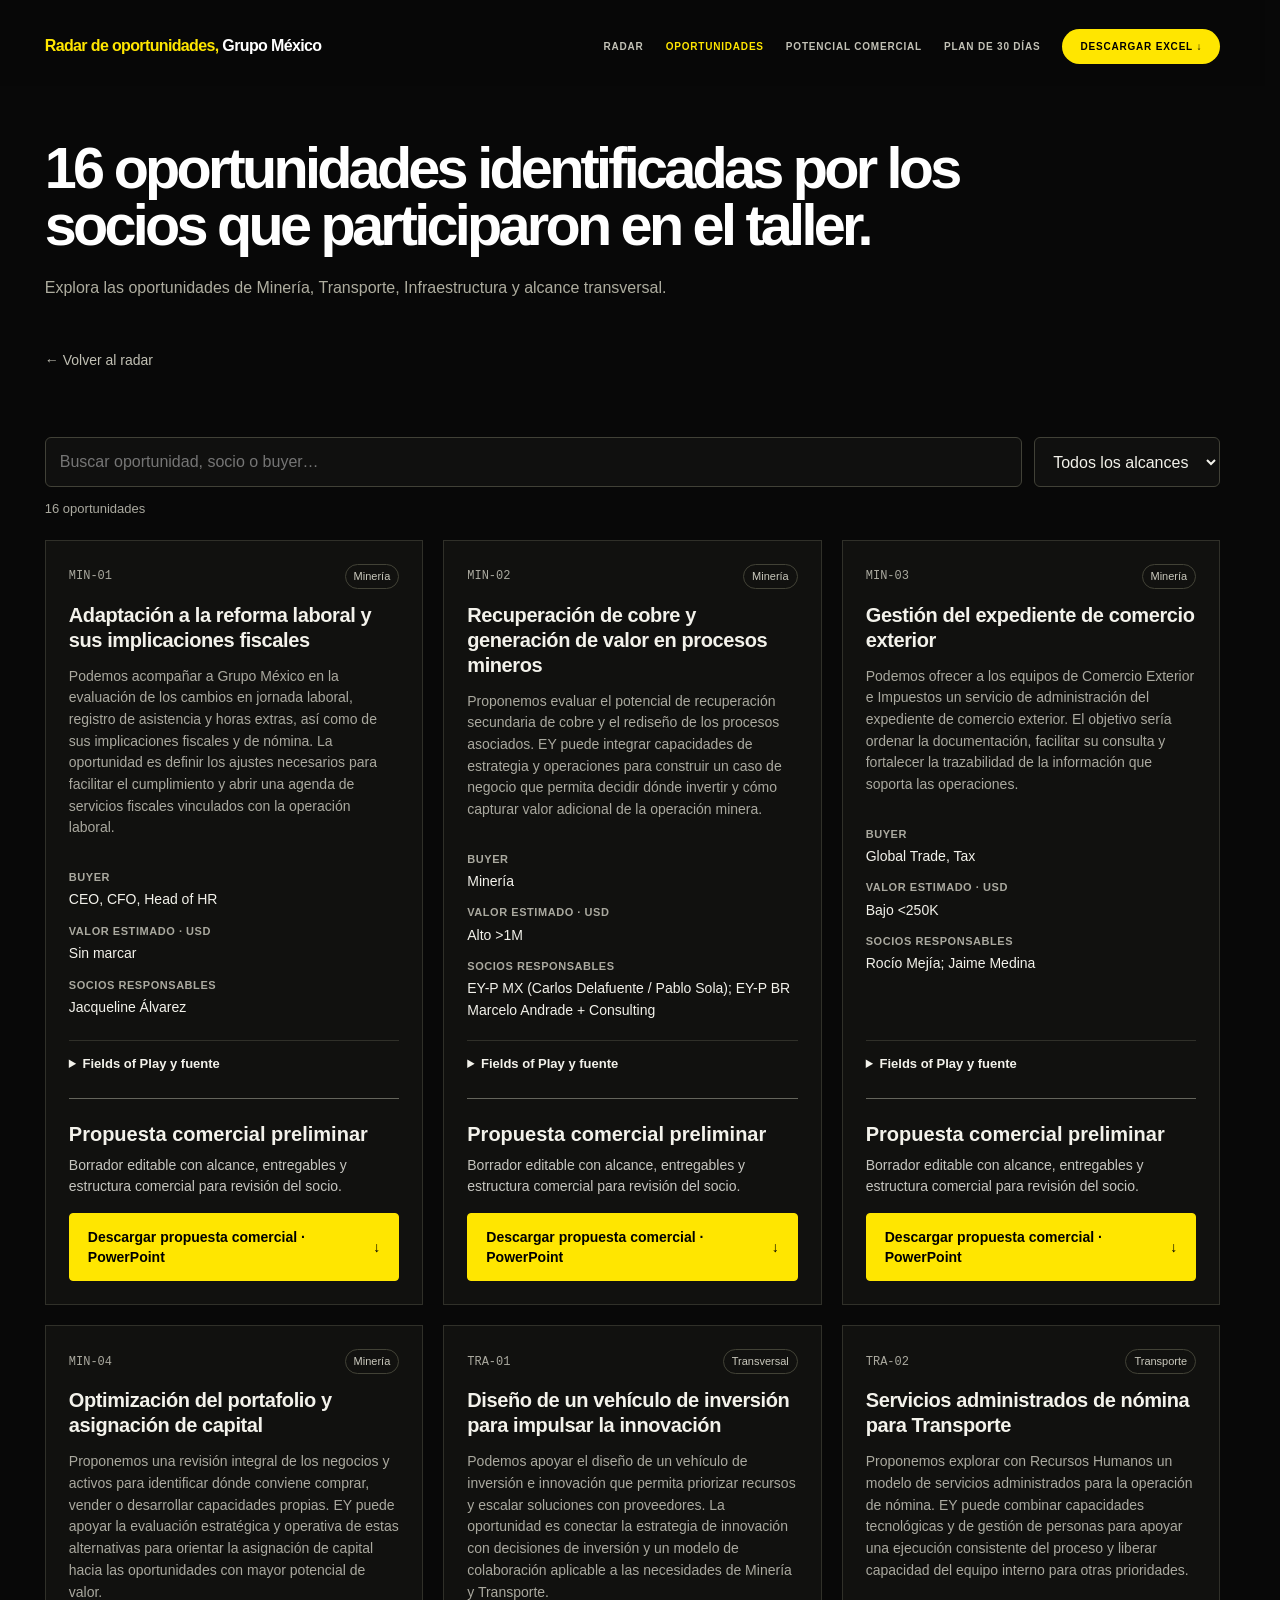
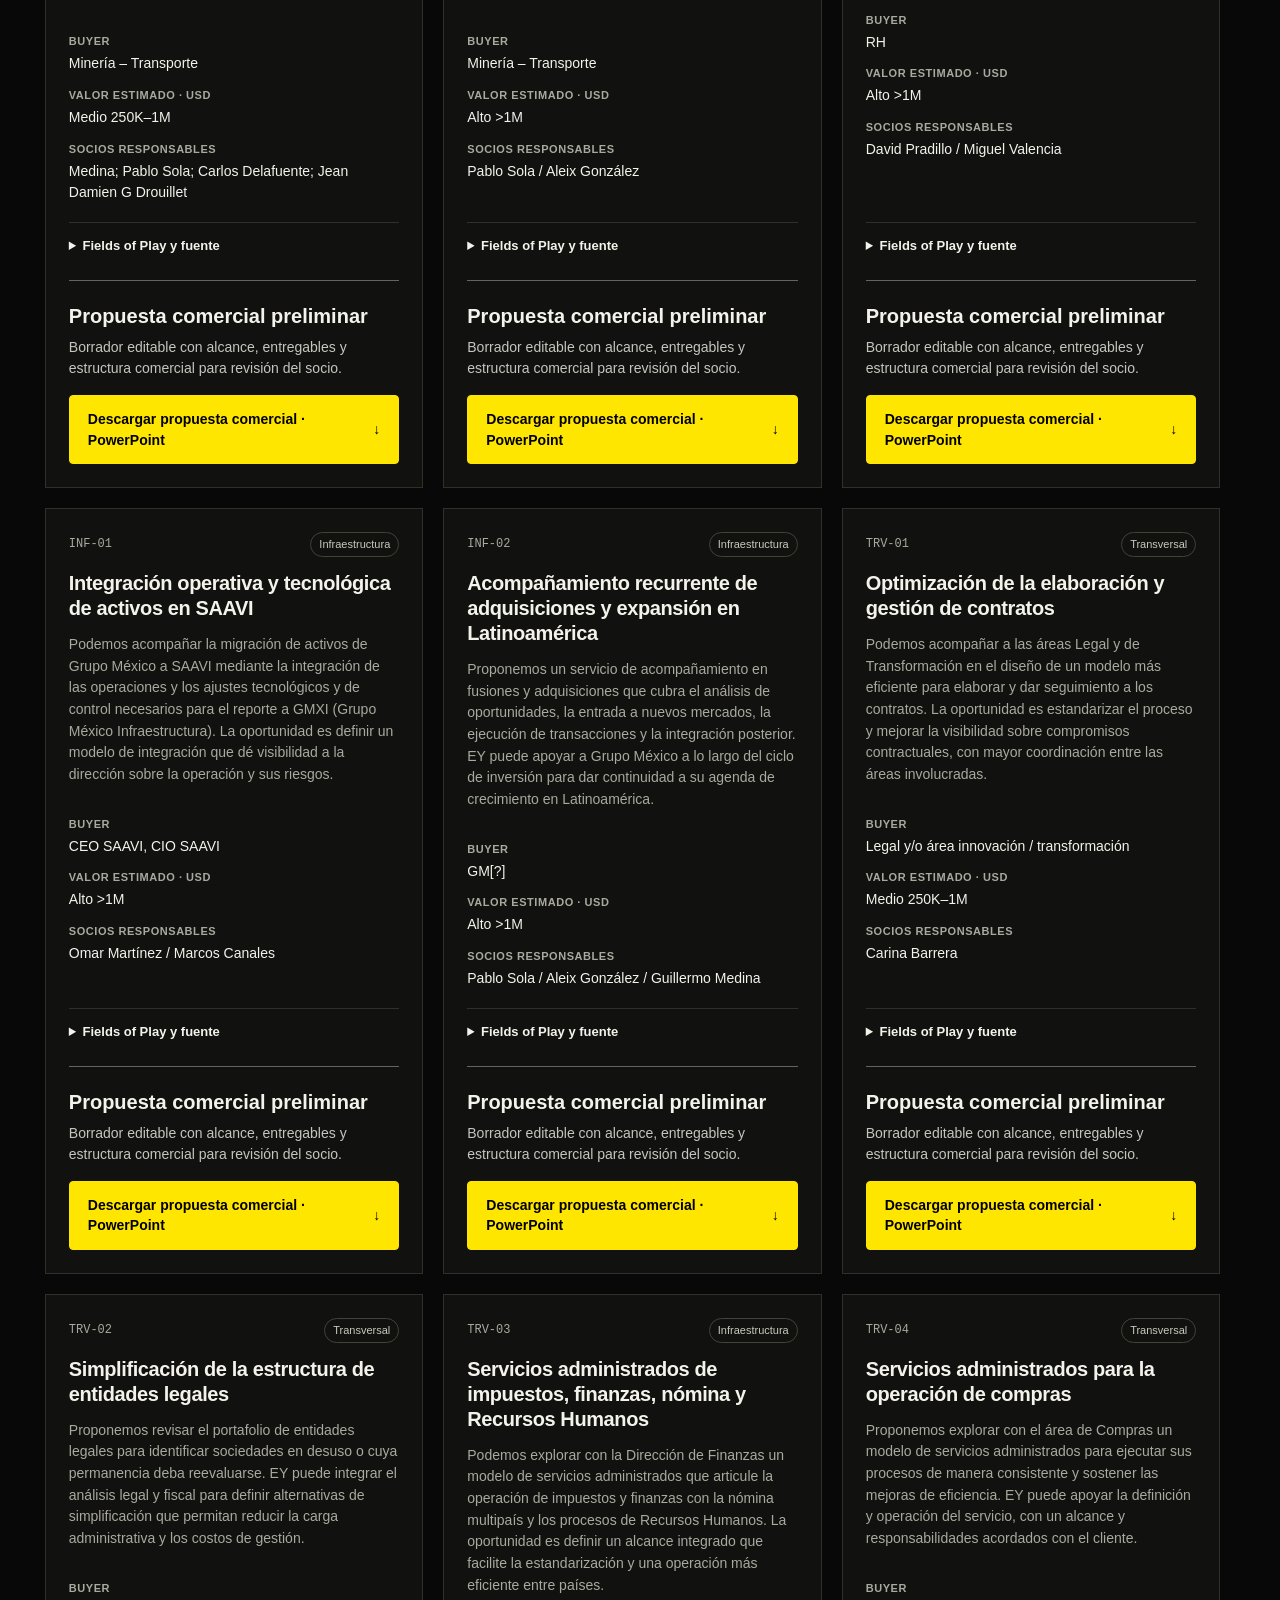
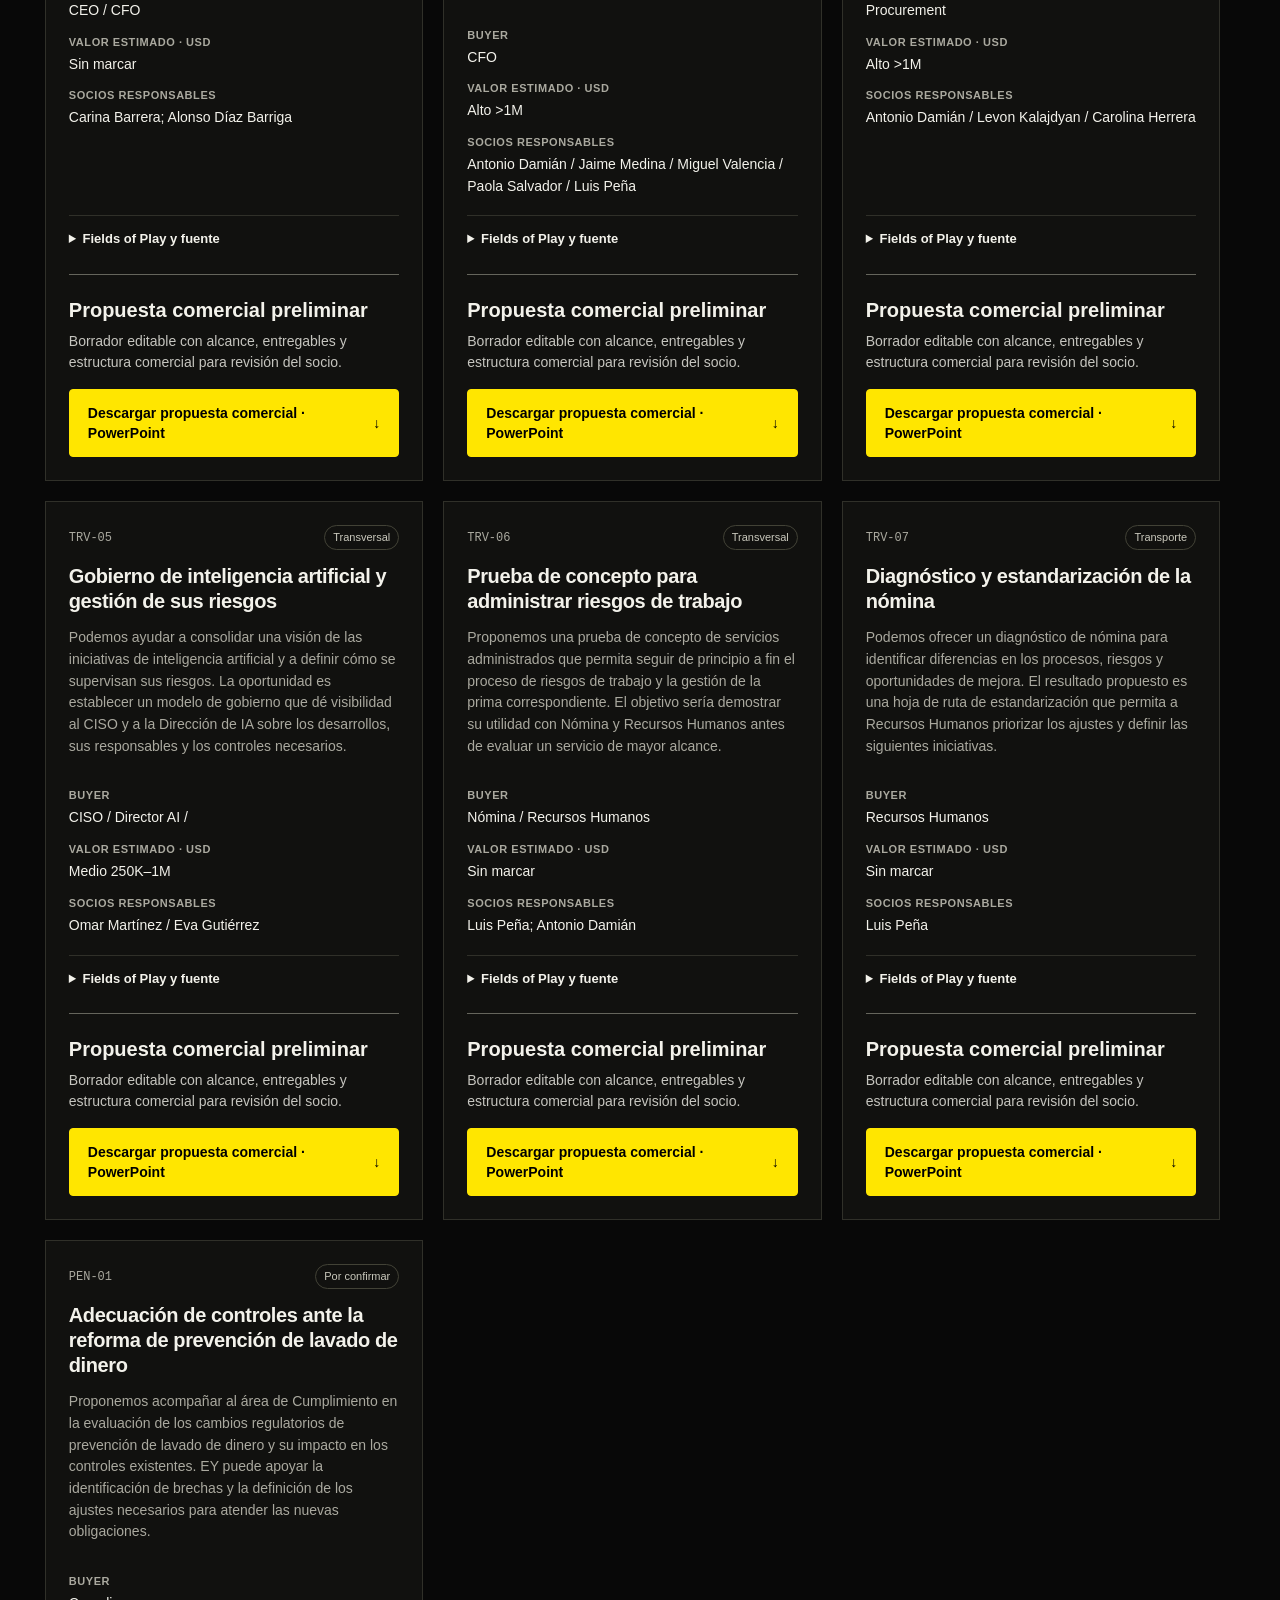
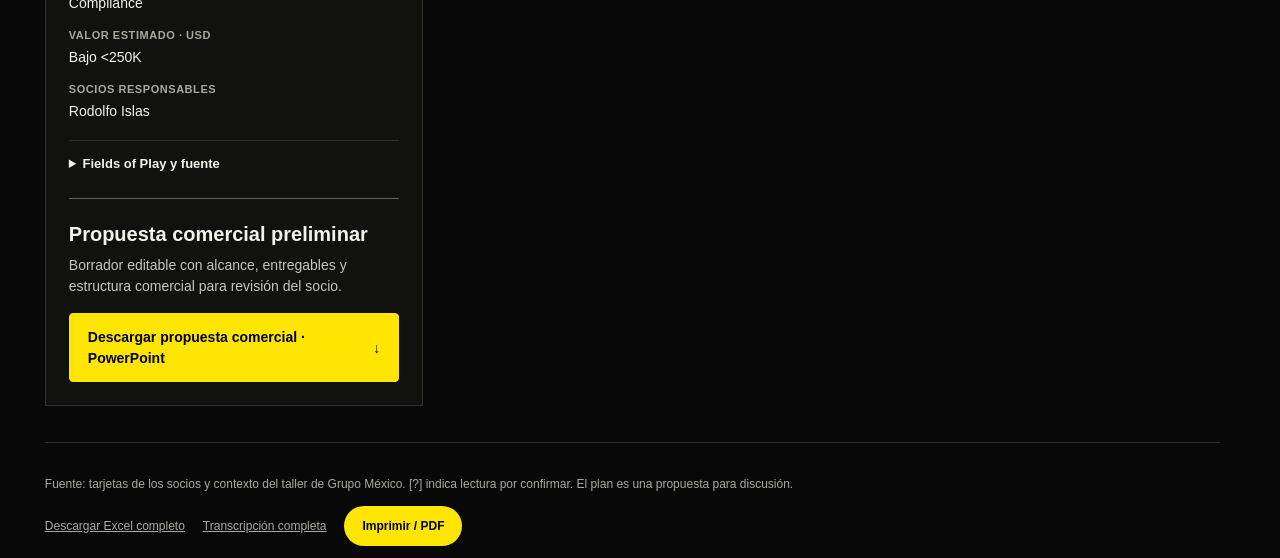
==== commit 9f9b13ca: "Eliminar llamada a la acción de la página de oportunidades" ====
--- a/Oportunidades_Grupo_Mexico.html
+++ b/Oportunidades_Grupo_Mexico.html
@@ -69,6 +69,6 @@
     <details><summary>Fields of Play y fuente</summary><div class="detail"><p><b>Texto original de la tarjeta</b><br>Diagnóstico de nómina<br>Estandariza la nómina e identifica oportunidades de mejora y riesgos.</p><p><b>Fields of Play marcados</b><br>Tax; Organization &amp; People</p><p><b>Observaciones de lectura</b><br>Misma tarjeta en IMG_1643 e IMG_1644; se registra una sola vez. Valor sin marcar.</p><p><b>Fotos de origen</b><br>IMG_1643.HEIC (derecha); IMG_1644.HEIC (derecha); IMG_1647.HEIC (fila Transversal, séptima)</p><a class="photo" href="imagenes/IMG_1643.jpg" target="_blank" rel="noopener">Abrir IMG_1643.HEIC</a><a class="photo" href="imagenes/IMG_1644.jpg" target="_blank" rel="noopener">Abrir IMG_1644.HEIC</a><a class="photo" href="imagenes/IMG_1647.jpg" target="_blank" rel="noopener">Abrir IMG_1647.HEIC</a></div></details><div class="proposal-download"><h3>Propuesta comercial preliminar</h3><p>Borrador editable con alcance, entregables y estructura comercial para revisión del socio.</p><a class="proposal-link" href="propuestas/Propuesta_TRV-07.pptx" download="Propuesta_TRV-07.pptx">Descargar propuesta comercial · PowerPoint <span aria-hidden="true">↓</span></a></div></article><article class="opportunity" id="PEN-01" data-search="pen-01 por confirmar actualización reforma pld cambios en la regulación pld; nuevos controles. legal &amp; investigations compliance bajo &lt;250k rodolfo islas división no visible en la foto de detalle. aparece parcialmente a la izquierda del tablero de transporte, sin rótulo que confirme su división. img_1638 2.heic; img_1647.heic (extremo izquierdo, parcial) adecuación de controles ante la reforma de prevención de lavado de dinero proponemos acompañar al área de cumplimiento en la evaluación de los cambios regulatorios de prevención de lavado de dinero y su impacto en los controles existentes. ey puede apoyar la identificación de brechas y la definición de los ajustes necesarios para atender las nuevas obligaciones." data-division="Por confirmar">
     <div class="op-top"><span class="rid">PEN-01</span><span class="scope-badge">Por confirmar</span></div><h2>Adecuación de controles ante la reforma de prevención de lavado de dinero</h2><p>Proponemos acompañar al área de Cumplimiento en la evaluación de los cambios regulatorios de prevención de lavado de dinero y su impacto en los controles existentes. EY puede apoyar la identificación de brechas y la definición de los ajustes necesarios para atender las nuevas obligaciones.</p>
     <dl><dt>Buyer</dt><dd>Compliance</dd><dt>Valor estimado · USD</dt><dd>Bajo &lt;250K</dd><dt>Socios responsables</dt><dd>Rodolfo Islas</dd></dl>
-    <details><summary>Fields of Play y fuente</summary><div class="detail"><p><b>Texto original de la tarjeta</b><br>Actualización Reforma PLD<br>Cambios en la regulación PLD; nuevos controles.</p><p><b>Fields of Play marcados</b><br>Legal &amp; Investigations</p><p><b>Observaciones de lectura</b><br>División no visible en la foto de detalle. Aparece parcialmente a la izquierda del tablero de Transporte, sin rótulo que confirme su división.</p><p><b>Fotos de origen</b><br>IMG_1638 2.HEIC; IMG_1647.HEIC (extremo izquierdo, parcial)</p><a class="photo" href="imagenes/IMG_1638%202.jpg" target="_blank" rel="noopener">Abrir IMG_1638 2.HEIC</a><a class="photo" href="imagenes/IMG_1647.jpg" target="_blank" rel="noopener">Abrir IMG_1647.HEIC</a></div></details><div class="proposal-download"><h3>Propuesta comercial preliminar</h3><p>Borrador editable con alcance, entregables y estructura comercial para revisión del socio.</p><a class="proposal-link" href="propuestas/Propuesta_PEN-01.pptx" download="Propuesta_PEN-01.pptx">Descargar propuesta comercial · PowerPoint <span aria-hidden="true">↓</span></a></div></article></div></section><aside class="cta"><div><h2>Llevar las oportunidades a la acción</h2><p>Selecciona las oportunidades prioritarias y define responsables, validaciones y próximos pasos.</p></div><a href="Plan_30_Dias_Grupo_Mexico.html">Ver plan de 30 días <span aria-hidden="true">→</span></a></aside>
+    <details><summary>Fields of Play y fuente</summary><div class="detail"><p><b>Texto original de la tarjeta</b><br>Actualización Reforma PLD<br>Cambios en la regulación PLD; nuevos controles.</p><p><b>Fields of Play marcados</b><br>Legal &amp; Investigations</p><p><b>Observaciones de lectura</b><br>División no visible en la foto de detalle. Aparece parcialmente a la izquierda del tablero de Transporte, sin rótulo que confirme su división.</p><p><b>Fotos de origen</b><br>IMG_1638 2.HEIC; IMG_1647.HEIC (extremo izquierdo, parcial)</p><a class="photo" href="imagenes/IMG_1638%202.jpg" target="_blank" rel="noopener">Abrir IMG_1638 2.HEIC</a><a class="photo" href="imagenes/IMG_1647.jpg" target="_blank" rel="noopener">Abrir IMG_1647.HEIC</a></div></details><div class="proposal-download"><h3>Propuesta comercial preliminar</h3><p>Borrador editable con alcance, entregables y estructura comercial para revisión del socio.</p><a class="proposal-link" href="propuestas/Propuesta_PEN-01.pptx" download="Propuesta_PEN-01.pptx">Descargar propuesta comercial · PowerPoint <span aria-hidden="true">↓</span></a></div></article></div></section>
 <footer class="foot"><p>Fuente: tarjetas de los socios y contexto del taller de Grupo México. [?] indica lectura por confirmar. El plan es una propuesta para discusión.</p><p><a href="Radar_Grupo_Mexico_Completo.xlsx" download>Descargar Excel completo</a><a href="Transcripcion_Grupo_Mexico.md">Transcripción completa</a><button class="print" onclick="window.print()">Imprimir / PDF</button></p></footer></main><script>
 const cards=[...document.querySelectorAll('.opportunity')];const search=document.getElementById('search'),division=document.getElementById('division');function filter(){const q=search.value.trim().toLocaleLowerCase('es');let count=0;cards.forEach(c=>{c.hidden=!(c.dataset.search.includes(q)&&(!division.value||c.dataset.division===division.value));if(!c.hidden)count++});document.getElementById('result').textContent=`${count} de 16 oportunidades`;}search.addEventListener('input',filter);division.addEventListener('change',filter);function showHash(){const card=document.getElementById(location.hash.slice(1));if(card&&card.classList.contains('opportunity')){search.value='';division.value='';filter();card.querySelector('details').open=true;card.scrollIntoView({block:'start'});}}window.addEventListener('hashchange',showHash);showHash();</script></body></html>
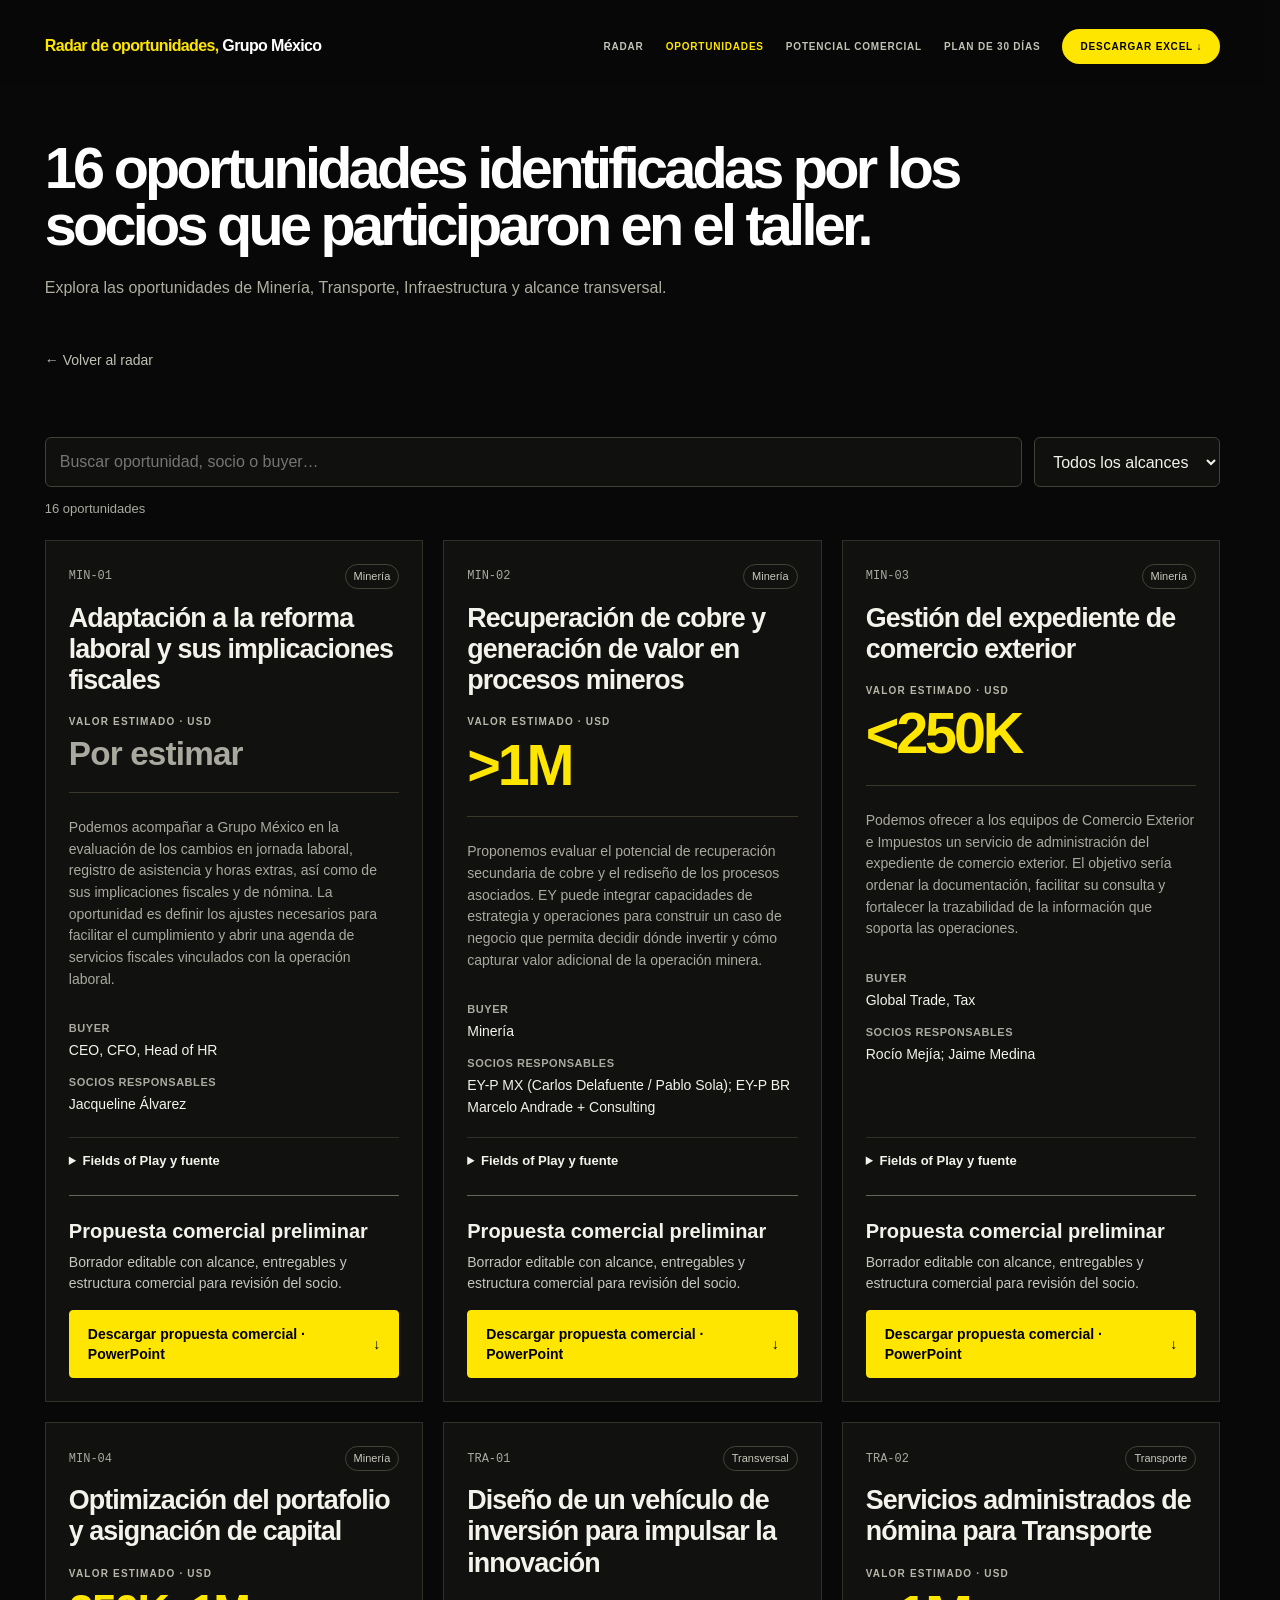
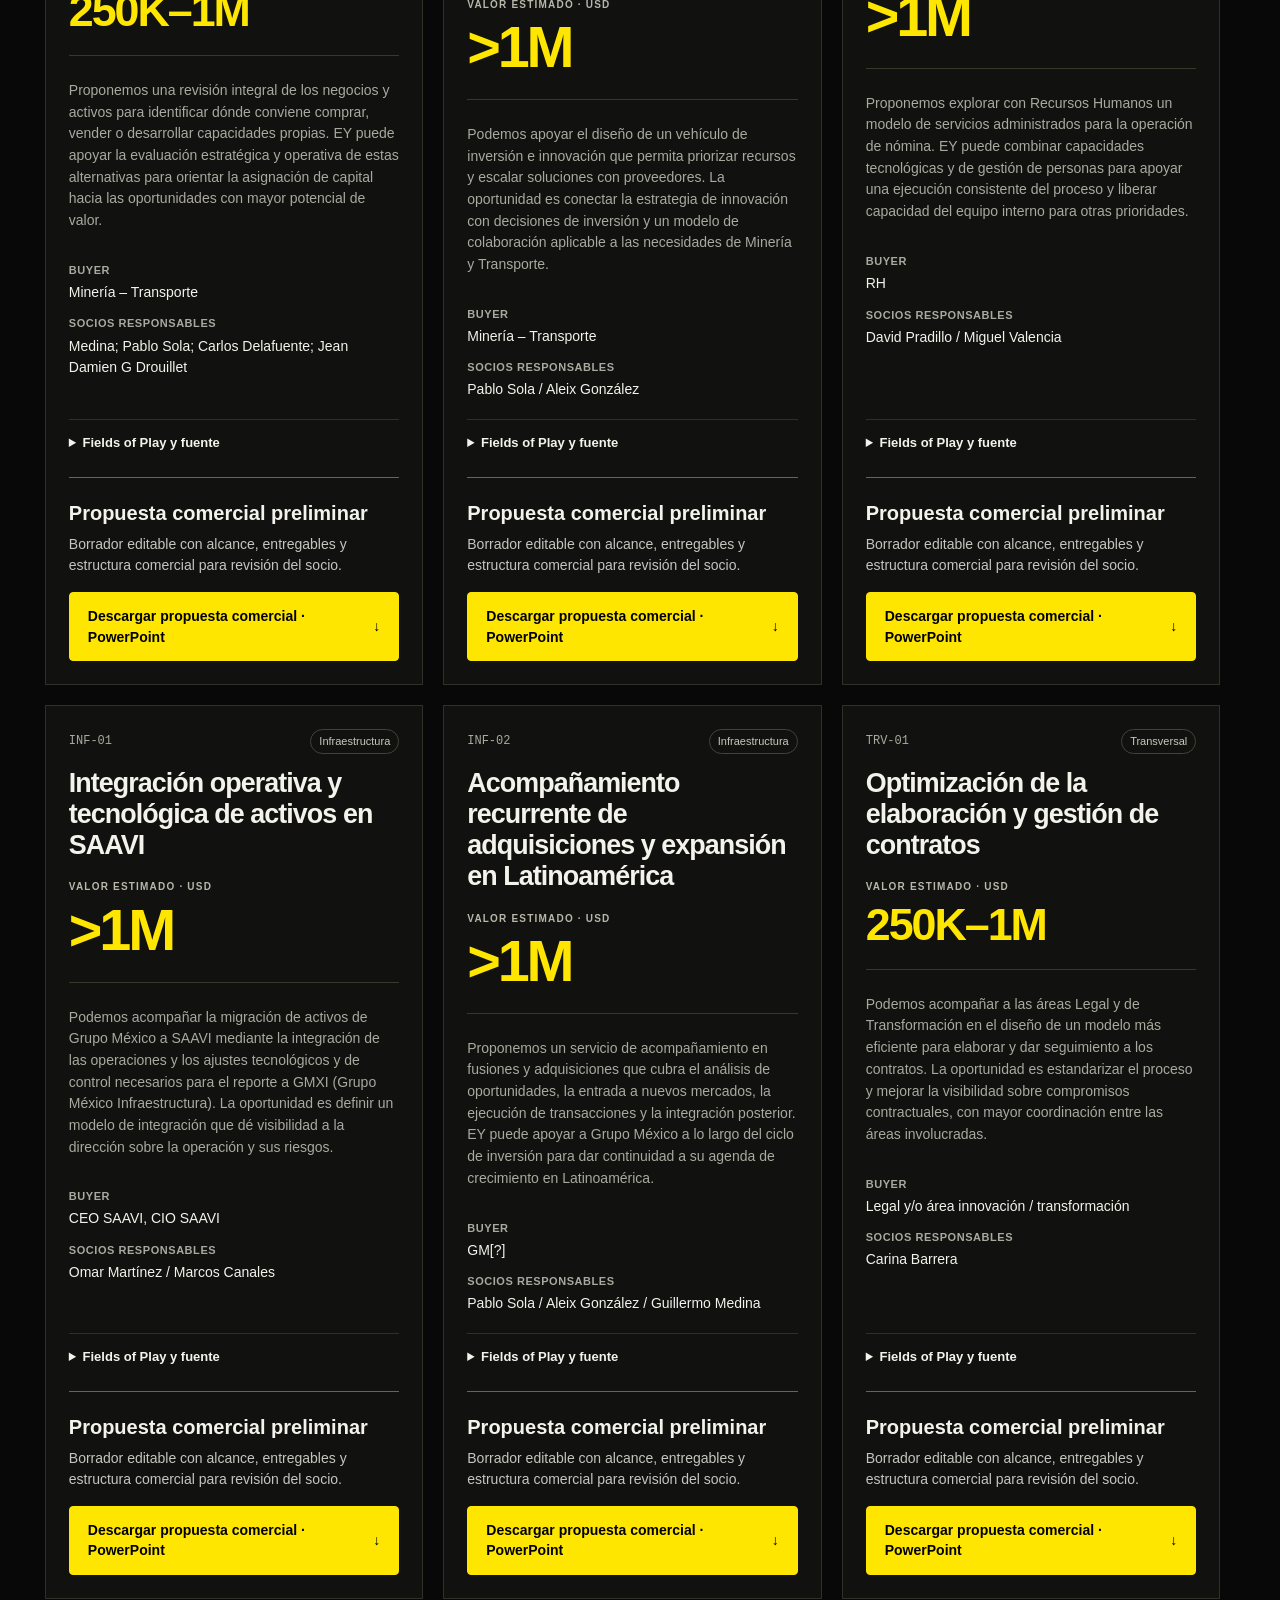
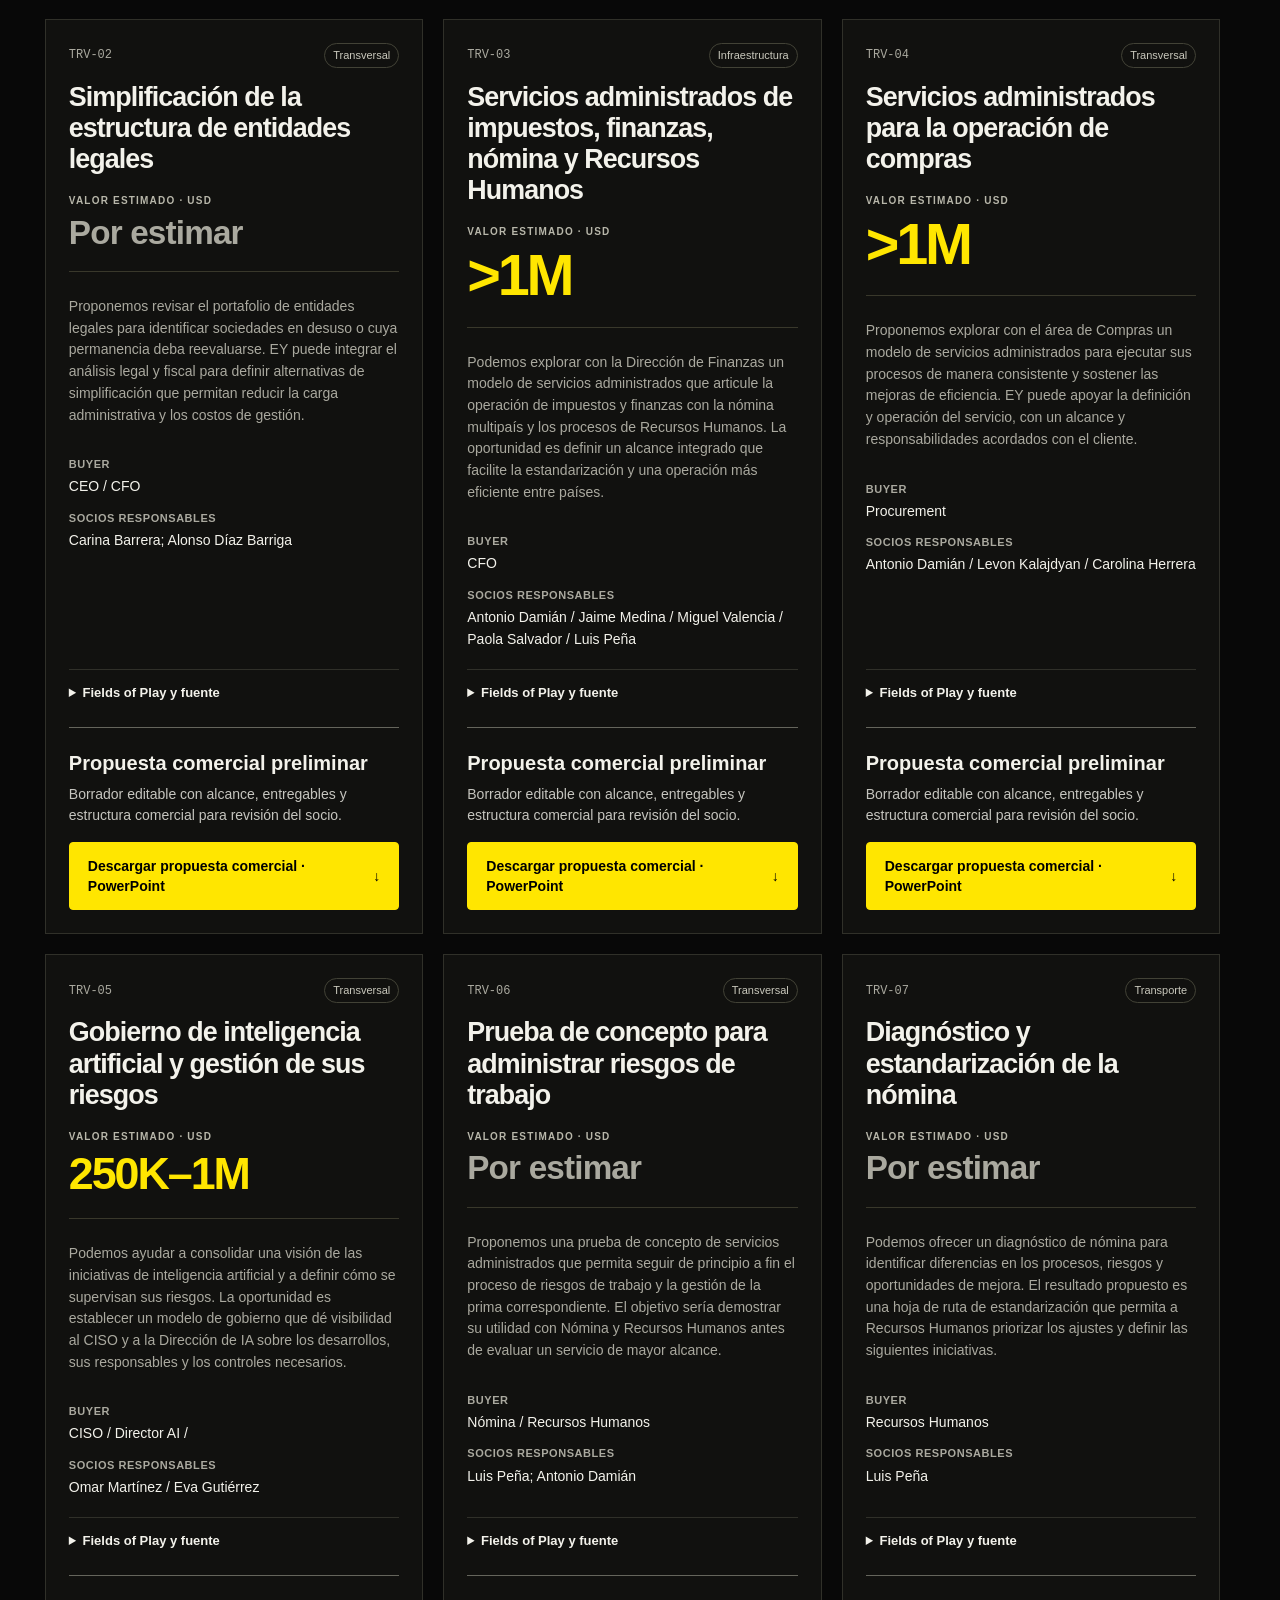
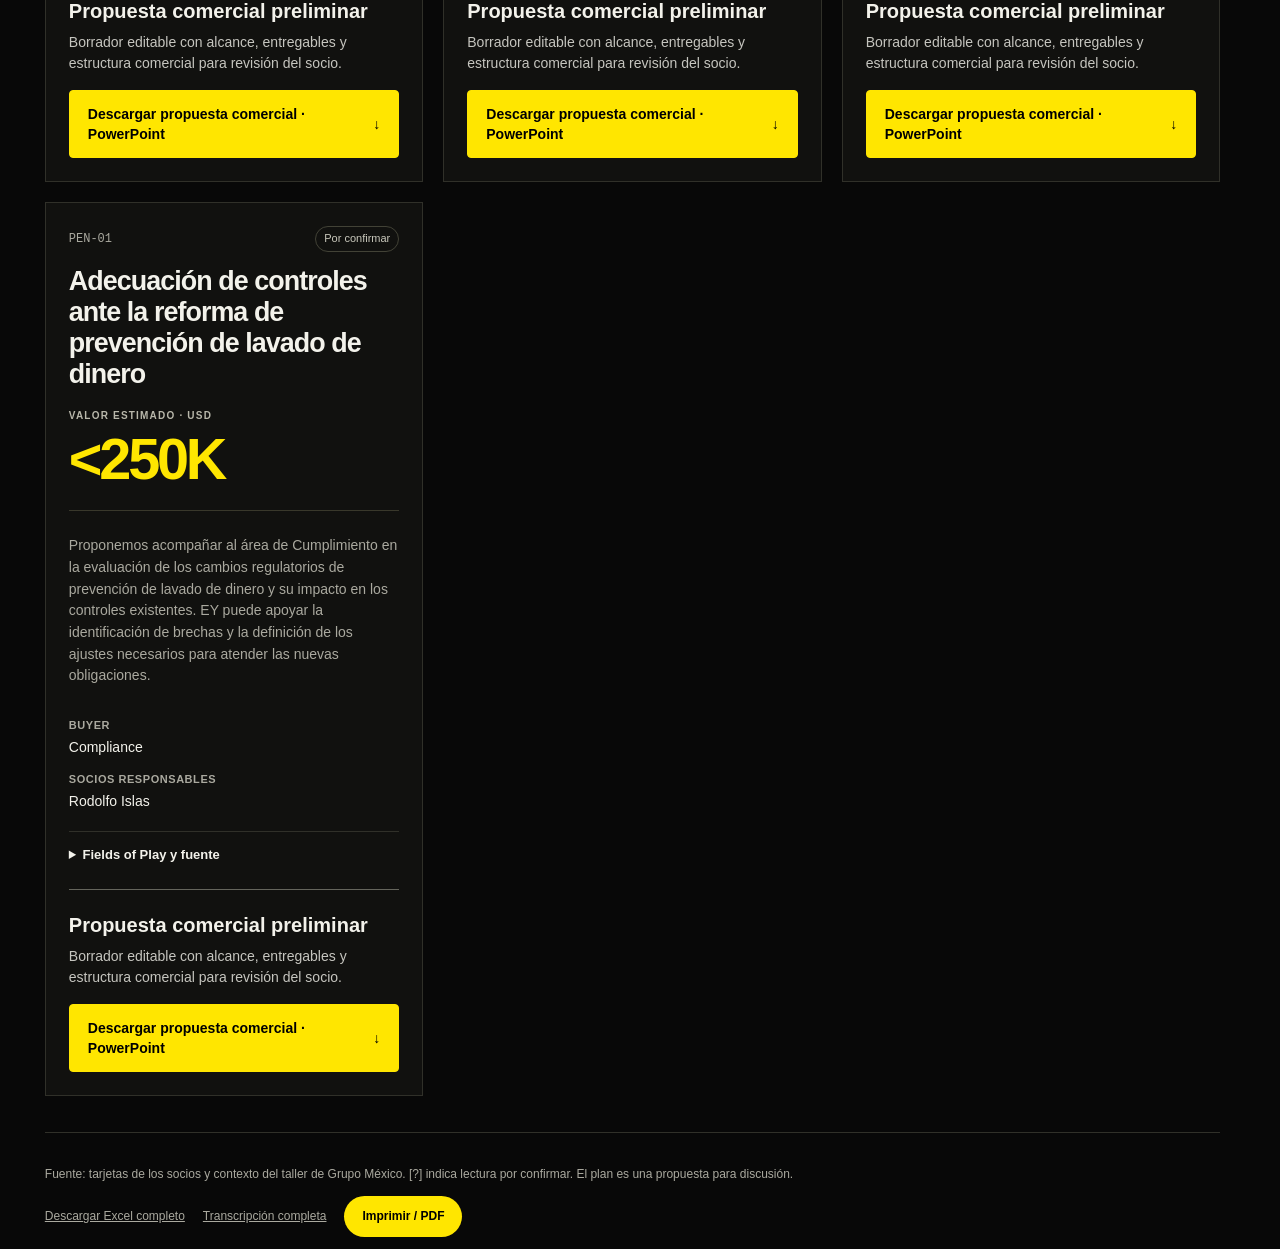
==== commit 69962637: "Destacar el valor estimado de las oportunidades con cifras grandes en amarillo" ====
--- a/Oportunidades_Grupo_Mexico.html
+++ b/Oportunidades_Grupo_Mexico.html
@@ -19,56 +19,64 @@
 @media(max-width:600px){.proposal-download a.proposal-link{width:100%;text-align:center}}
 @media print{.proposal-download{display:none}}
 </style>
-</head><body><header class="topbar"><a class="brand" href="index.html">Radar de oportunidades, <span class="brand-account">Grupo México</span></a><nav aria-label="Navegación principal"><a href="index.html">Radar</a><a href="Oportunidades_Grupo_Mexico.html" aria-current="page">Oportunidades</a><a href="Potencial_Comercial_Grupo_Mexico.html">Potencial comercial</a><a href="Plan_30_Dias_Grupo_Mexico.html">Plan de 30 días</a><a class="download" href="Radar_Grupo_Mexico_Completo.xlsx" download>Descargar Excel ↓</a></nav></header>
+<style id="opportunity-value-hierarchy">.opportunity h2{font-size:clamp(23px,2.1vw,30px);font-weight:800;line-height:1.16;letter-spacing:-.035em;margin-bottom:18px}
+.op-value{display:flex;flex-direction:column;gap:7px;margin:0 0 24px;padding:0 0 22px;border-bottom:1px solid #39382b}
+.op-value-label{font-size:10px;font-weight:700;text-transform:uppercase;letter-spacing:.12em;color:#b8b7aa}
+.op-value-number{display:block;font-size:clamp(48px,4.5vw,68px);font-weight:850;line-height:1;letter-spacing:-.055em;color:#ffe600;font-variant-numeric:tabular-nums}
+.op-value-range .op-value-number{font-size:clamp(36px,3.5vw,52px);letter-spacing:-.045em}
+.op-value-pending .op-value-number{font-size:clamp(25px,2.6vw,34px);letter-spacing:-.025em;color:#aaa99f;font-weight:650}
+@media(max-width:760px){.opportunity h2{font-size:25px}.op-value-number{font-size:60px}.op-value-range .op-value-number{font-size:44px}.op-value-pending .op-value-number{font-size:30px}}
+@media print{.opportunity h2{font-size:15pt}.op-value-number{color:#111;font-size:30pt}.op-value-range .op-value-number{font-size:24pt}.op-value-pending .op-value-number{color:#555;font-size:18pt}.op-value{border-color:#bbb}.op-value-label{color:#555}}
+</style></head><body><header class="topbar"><a class="brand" href="index.html">Radar de oportunidades, <span class="brand-account">Grupo México</span></a><nav aria-label="Navegación principal"><a href="index.html">Radar</a><a href="Oportunidades_Grupo_Mexico.html" aria-current="page">Oportunidades</a><a href="Potencial_Comercial_Grupo_Mexico.html">Potencial comercial</a><a href="Plan_30_Dias_Grupo_Mexico.html">Plan de 30 días</a><a class="download" href="Radar_Grupo_Mexico_Completo.xlsx" download>Descargar Excel ↓</a></nav></header>
 <header class="masthead"><div class="wrap"><h1>16 oportunidades identificadas por los socios que participaron en el taller.</h1><p class="lead">Explora las oportunidades de Minería, Transporte, Infraestructura y alcance transversal.</p></div></header>
 <main class="wrap"><a class="back" href="index.html">← Volver al radar</a><section aria-label="Oportunidades identificadas"><div class="filters"><input id="search" type="search" aria-label="Buscar oportunidades" placeholder="Buscar oportunidad, socio o buyer…"><select id="division" aria-label="Filtrar por división"><option value="">Todos los alcances</option><option>Minería</option><option>Transporte</option><option>Infraestructura</option><option>Transversal</option><option>Por confirmar</option></select></div><div id="result" class="result" aria-live="polite">16 oportunidades</div><div class="opportunities"><article class="opportunity" id="MIN-01" data-search="min-01 minería reforma laboral cambio de horas laborales, lector digital, cap de horas extras, etc. puede ser nuestra entrada para servicios de tax. tax ceo, cfo, head of hr sin marcar jacqueline álvarez “cap” se conserva como aparece; confirmar su significado. valor sin marcar. img_1636.heic (izquierda, parcial); img_1648.heic (primera tarjeta, completa) adaptación a la reforma laboral y sus implicaciones fiscales podemos acompañar a grupo méxico en la evaluación de los cambios en jornada laboral, registro de asistencia y horas extras, así como de sus implicaciones fiscales y de nómina. la oportunidad es definir los ajustes necesarios para facilitar el cumplimiento y abrir una agenda de servicios fiscales vinculados con la operación laboral." data-division="Minería">
-    <div class="op-top"><span class="rid">MIN-01</span><span class="scope-badge">Minería</span></div><h2>Adaptación a la reforma laboral y sus implicaciones fiscales</h2><p>Podemos acompañar a Grupo México en la evaluación de los cambios en jornada laboral, registro de asistencia y horas extras, así como de sus implicaciones fiscales y de nómina. La oportunidad es definir los ajustes necesarios para facilitar el cumplimiento y abrir una agenda de servicios fiscales vinculados con la operación laboral.</p>
-    <dl><dt>Buyer</dt><dd>CEO, CFO, Head of HR</dd><dt>Valor estimado · USD</dt><dd>Sin marcar</dd><dt>Socios responsables</dt><dd>Jacqueline Álvarez</dd></dl>
+    <div class="op-top"><span class="rid">MIN-01</span><span class="scope-badge">Minería</span></div><h2>Adaptación a la reforma laboral y sus implicaciones fiscales</h2><div class="op-value op-value-pending"><span class="op-value-label">Valor estimado · USD</span><strong class="op-value-number" aria-label="Valor estimado pendiente">Por estimar</strong></div><p>Podemos acompañar a Grupo México en la evaluación de los cambios en jornada laboral, registro de asistencia y horas extras, así como de sus implicaciones fiscales y de nómina. La oportunidad es definir los ajustes necesarios para facilitar el cumplimiento y abrir una agenda de servicios fiscales vinculados con la operación laboral.</p>
+    <dl><dt>Buyer</dt><dd>CEO, CFO, Head of HR</dd><dt>Socios responsables</dt><dd>Jacqueline Álvarez</dd></dl>
     <details><summary>Fields of Play y fuente</summary><div class="detail"><p><b>Texto original de la tarjeta</b><br>Reforma laboral<br>Cambio de horas laborales, lector digital, cap de horas extras, etc. Puede ser nuestra entrada para servicios de Tax.</p><p><b>Fields of Play marcados</b><br>Tax</p><p><b>Observaciones de lectura</b><br>“Cap” se conserva como aparece; confirmar su significado. Valor sin marcar.</p><p><b>Fotos de origen</b><br>IMG_1636.HEIC (izquierda, parcial); IMG_1648.HEIC (primera tarjeta, completa)</p><a class="photo" href="imagenes/IMG_1636.jpg" target="_blank" rel="noopener">Abrir IMG_1636.HEIC</a><a class="photo" href="imagenes/IMG_1648.jpg" target="_blank" rel="noopener">Abrir IMG_1648.HEIC</a></div></details><div class="proposal-download"><h3>Propuesta comercial preliminar</h3><p>Borrador editable con alcance, entregables y estructura comercial para revisión del socio.</p><a class="proposal-link" href="propuestas/Propuesta_MIN-01.pptx" download="Propuesta_MIN-01.pptx">Descargar propuesta comercial · PowerPoint <span aria-hidden="true">↓</span></a></div></article><article class="opportunity" id="MIN-02" data-search="min-02 minería waste to value cobre recuperación secundaria de cobre; potencial rediseño de procesos. strategy &amp; transformation; supply chain &amp; operations minería alto &gt;1m ey-p mx (carlos delafuente / pablo sola); ey-p br marcelo andrade + consulting buyer contiene una división, sin cargo o persona. img_1636.heic (derecha); img_1648.heic (segunda tarjeta) recuperación de cobre y generación de valor en procesos mineros proponemos evaluar el potencial de recuperación secundaria de cobre y el rediseño de los procesos asociados. ey puede integrar capacidades de estrategia y operaciones para construir un caso de negocio que permita decidir dónde invertir y cómo capturar valor adicional de la operación minera." data-division="Minería">
-    <div class="op-top"><span class="rid">MIN-02</span><span class="scope-badge">Minería</span></div><h2>Recuperación de cobre y generación de valor en procesos mineros</h2><p>Proponemos evaluar el potencial de recuperación secundaria de cobre y el rediseño de los procesos asociados. EY puede integrar capacidades de estrategia y operaciones para construir un caso de negocio que permita decidir dónde invertir y cómo capturar valor adicional de la operación minera.</p>
-    <dl><dt>Buyer</dt><dd>Minería</dd><dt>Valor estimado · USD</dt><dd>Alto &gt;1M</dd><dt>Socios responsables</dt><dd>EY-P MX (Carlos Delafuente / Pablo Sola); EY-P BR Marcelo Andrade + Consulting</dd></dl>
+    <div class="op-top"><span class="rid">MIN-02</span><span class="scope-badge">Minería</span></div><h2>Recuperación de cobre y generación de valor en procesos mineros</h2><div class="op-value"><span class="op-value-label">Valor estimado · USD</span><strong class="op-value-number" aria-label="Más de un millón de dólares estadounidenses">&gt;1M</strong></div><p>Proponemos evaluar el potencial de recuperación secundaria de cobre y el rediseño de los procesos asociados. EY puede integrar capacidades de estrategia y operaciones para construir un caso de negocio que permita decidir dónde invertir y cómo capturar valor adicional de la operación minera.</p>
+    <dl><dt>Buyer</dt><dd>Minería</dd><dt>Socios responsables</dt><dd>EY-P MX (Carlos Delafuente / Pablo Sola); EY-P BR Marcelo Andrade + Consulting</dd></dl>
     <details><summary>Fields of Play y fuente</summary><div class="detail"><p><b>Texto original de la tarjeta</b><br>Waste to Value Cobre<br>Recuperación secundaria de cobre; potencial rediseño de procesos.</p><p><b>Fields of Play marcados</b><br>Strategy &amp; Transformation; Supply Chain &amp; Operations</p><p><b>Observaciones de lectura</b><br>Buyer contiene una división, sin cargo o persona.</p><p><b>Fotos de origen</b><br>IMG_1636.HEIC (derecha); IMG_1648.HEIC (segunda tarjeta)</p><a class="photo" href="imagenes/IMG_1636.jpg" target="_blank" rel="noopener">Abrir IMG_1636.HEIC</a><a class="photo" href="imagenes/IMG_1648.jpg" target="_blank" rel="noopener">Abrir IMG_1648.HEIC</a></div></details><div class="proposal-download"><h3>Propuesta comercial preliminar</h3><p>Borrador editable con alcance, entregables y estructura comercial para revisión del socio.</p><a class="proposal-link" href="propuestas/Propuesta_MIN-02.pptx" download="Propuesta_MIN-02.pptx">Descargar propuesta comercial · PowerPoint <span aria-hidden="true">↓</span></a></div></article><article class="opportunity" id="MIN-03" data-search="min-03 minería gestión del expediente de comercio exterior technology; tax global trade, tax rocío mejía; jaime medina clasificación y responsables actualizados según la reunión de seguimiento. buyer: global trade y tax; persona por confirmar. contacto mencionado: héctor de la paz (ferromex); asociación con esta oportunidad por confirmar." data-division="Minería">
-    <div class="op-top"><span class="rid">MIN-03</span><span class="scope-badge">Minería</span></div><h2>Gestión del expediente de comercio exterior</h2><p>Podemos ofrecer a los equipos de Comercio Exterior e Impuestos un servicio de administración del expediente de comercio exterior. El objetivo sería ordenar la documentación, facilitar su consulta y fortalecer la trazabilidad de la información que soporta las operaciones.</p>
-    <dl><dt>Buyer</dt><dd>Global Trade, Tax</dd><dt>Valor estimado · USD</dt><dd>Bajo &lt;250K</dd><dt>Socios responsables</dt><dd>Rocío Mejía; Jaime Medina</dd></dl>
+    <div class="op-top"><span class="rid">MIN-03</span><span class="scope-badge">Minería</span></div><h2>Gestión del expediente de comercio exterior</h2><div class="op-value"><span class="op-value-label">Valor estimado · USD</span><strong class="op-value-number" aria-label="Menos de 250 mil dólares estadounidenses">&lt;250K</strong></div><p>Podemos ofrecer a los equipos de Comercio Exterior e Impuestos un servicio de administración del expediente de comercio exterior. El objetivo sería ordenar la documentación, facilitar su consulta y fortalecer la trazabilidad de la información que soporta las operaciones.</p>
+    <dl><dt>Buyer</dt><dd>Global Trade, Tax</dd><dt>Socios responsables</dt><dd>Rocío Mejía; Jaime Medina</dd></dl>
     <details><summary>Fields of Play y fuente</summary><div class="detail"><p><b>Texto original de la tarjeta</b><br>Expediente de Comercio Exterior<br>Adm. del expediente.</p><p><b>Fields of Play</b><br>Technology; Tax</p><p><b>Validación de la oportunidad</b><br>Clasificación y responsables actualizados según la reunión de seguimiento. Buyer: Global Trade y Tax; persona por confirmar. Contacto mencionado: Héctor de la Paz (Ferromex); asociación con esta oportunidad por confirmar.</p><p><b>Fotos de origen</b><br>IMG_1637 2.HEIC (izquierda); IMG_1648.HEIC (tercera tarjeta)</p><a class="photo" href="imagenes/IMG_1637%202.jpg" target="_blank" rel="noopener">Abrir IMG_1637 2.HEIC</a><a class="photo" href="imagenes/IMG_1648.jpg" target="_blank" rel="noopener">Abrir IMG_1648.HEIC</a></div></details><div class="proposal-download"><h3>Propuesta comercial preliminar</h3><p>Borrador editable con alcance, entregables y estructura comercial para revisión del socio.</p><a class="proposal-link" href="propuestas/Propuesta_MIN-03.pptx" download="Propuesta_MIN-03.pptx">Descargar propuesta comercial · PowerPoint <span aria-hidden="true">↓</span></a></div></article><article class="opportunity" id="MIN-04" data-search="min-04 minería revisión portafolio y alocación capital análisis integral de un negocio y de sus activos para eficientizar (buy–sell–build). strategy &amp; transformation; transactions; supply chain &amp; operations minería – transporte medio 250k–1m medina; pablo sola; carlos delafuente; jean damien g drouillet ubicada en minería; buyer menciona minería y transporte.  img_1637 2.heic (derecha); img_1648.heic (cuarta tarjeta) optimización del portafolio y asignación de capital proponemos una revisión integral de los negocios y activos para identificar dónde conviene comprar, vender o desarrollar capacidades propias. ey puede apoyar la evaluación estratégica y operativa de estas alternativas para orientar la asignación de capital hacia las oportunidades con mayor potencial de valor." data-division="Minería">
-    <div class="op-top"><span class="rid">MIN-04</span><span class="scope-badge">Minería</span></div><h2>Optimización del portafolio y asignación de capital</h2><p>Proponemos una revisión integral de los negocios y activos para identificar dónde conviene comprar, vender o desarrollar capacidades propias. EY puede apoyar la evaluación estratégica y operativa de estas alternativas para orientar la asignación de capital hacia las oportunidades con mayor potencial de valor.</p>
-    <dl><dt>Buyer</dt><dd>Minería – Transporte</dd><dt>Valor estimado · USD</dt><dd>Medio 250K–1M</dd><dt>Socios responsables</dt><dd>Medina; Pablo Sola; Carlos Delafuente; Jean Damien G Drouillet</dd></dl>
+    <div class="op-top"><span class="rid">MIN-04</span><span class="scope-badge">Minería</span></div><h2>Optimización del portafolio y asignación de capital</h2><div class="op-value op-value-range"><span class="op-value-label">Valor estimado · USD</span><strong class="op-value-number" aria-label="Entre 250 mil y un millón de dólares estadounidenses">250K–1M</strong></div><p>Proponemos una revisión integral de los negocios y activos para identificar dónde conviene comprar, vender o desarrollar capacidades propias. EY puede apoyar la evaluación estratégica y operativa de estas alternativas para orientar la asignación de capital hacia las oportunidades con mayor potencial de valor.</p>
+    <dl><dt>Buyer</dt><dd>Minería – Transporte</dd><dt>Socios responsables</dt><dd>Medina; Pablo Sola; Carlos Delafuente; Jean Damien G Drouillet</dd></dl>
     <details><summary>Fields of Play y fuente</summary><div class="detail"><p><b>Texto original de la tarjeta</b><br>Revisión portafolio y alocación capital<br>Análisis integral de un negocio y de sus activos para eficientizar (Buy–Sell–Build).</p><p><b>Fields of Play marcados</b><br>Strategy &amp; Transformation; Transactions; Supply Chain &amp; Operations</p><p><b>Observaciones de lectura</b><br>Ubicada en Minería; Buyer menciona Minería y Transporte.</p><p><b>Fotos de origen</b><br>IMG_1637 2.HEIC (derecha); IMG_1648.HEIC (cuarta tarjeta)</p><a class="photo" href="imagenes/IMG_1637%202.jpg" target="_blank" rel="noopener">Abrir IMG_1637 2.HEIC</a><a class="photo" href="imagenes/IMG_1648.jpg" target="_blank" rel="noopener">Abrir IMG_1648.HEIC</a></div></details><div class="proposal-download"><h3>Propuesta comercial preliminar</h3><p>Borrador editable con alcance, entregables y estructura comercial para revisión del socio.</p><a class="proposal-link" href="propuestas/Propuesta_MIN-04.pptx" download="Propuesta_MIN-04.pptx">Descargar propuesta comercial · PowerPoint <span aria-hidden="true">↓</span></a></div></article><article class="opportunity" id="TRA-01" data-search="tra-01 transversal vehículo inversión / innovación (estrategias y universidad [?]) eficientizar recursos en innovación y escalabilidad. buscar soluciones con proveedores (komatsu–... [?]). strategy &amp; transformation minería – transporte alto &gt;1m pablo sola / aleix gonzález alcance transversal; buyer menciona minería y transporte. confirmar paréntesis del título y segundo proveedor. img_1639 2.heic (izquierda); img_1647.heic (arriba, izquierda) diseño de un vehículo de inversión para impulsar la innovación podemos apoyar el diseño de un vehículo de inversión e innovación que permita priorizar recursos y escalar soluciones con proveedores. la oportunidad es conectar la estrategia de innovación con decisiones de inversión y un modelo de colaboración aplicable a las necesidades de minería y transporte." data-division="Transversal">
-    <div class="op-top"><span class="rid">TRA-01</span><span class="scope-badge">Transversal</span></div><h2>Diseño de un vehículo de inversión para impulsar la innovación</h2><p>Podemos apoyar el diseño de un vehículo de inversión e innovación que permita priorizar recursos y escalar soluciones con proveedores. La oportunidad es conectar la estrategia de innovación con decisiones de inversión y un modelo de colaboración aplicable a las necesidades de Minería y Transporte.</p>
-    <dl><dt>Buyer</dt><dd>Minería – Transporte</dd><dt>Valor estimado · USD</dt><dd>Alto &gt;1M</dd><dt>Socios responsables</dt><dd>Pablo Sola / Aleix González</dd></dl>
+    <div class="op-top"><span class="rid">TRA-01</span><span class="scope-badge">Transversal</span></div><h2>Diseño de un vehículo de inversión para impulsar la innovación</h2><div class="op-value"><span class="op-value-label">Valor estimado · USD</span><strong class="op-value-number" aria-label="Más de un millón de dólares estadounidenses">&gt;1M</strong></div><p>Podemos apoyar el diseño de un vehículo de inversión e innovación que permita priorizar recursos y escalar soluciones con proveedores. La oportunidad es conectar la estrategia de innovación con decisiones de inversión y un modelo de colaboración aplicable a las necesidades de Minería y Transporte.</p>
+    <dl><dt>Buyer</dt><dd>Minería – Transporte</dd><dt>Socios responsables</dt><dd>Pablo Sola / Aleix González</dd></dl>
     <details><summary>Fields of Play y fuente</summary><div class="detail"><p><b>Texto original de la tarjeta</b><br>Vehículo inversión / innovación (estrategias y universidad [?])<br>Eficientizar recursos en innovación y escalabilidad. Buscar soluciones con proveedores (Komatsu–... [?]).</p><p><b>Fields of Play marcados</b><br>Strategy &amp; Transformation</p><p><b>Observaciones de lectura</b><br>Alcance transversal; Buyer menciona Minería y Transporte. Confirmar paréntesis del título y segundo proveedor.</p><p><b>Fotos de origen</b><br>IMG_1639 2.HEIC (izquierda); IMG_1647.HEIC (arriba, izquierda)</p><a class="photo" href="imagenes/IMG_1639%202.jpg" target="_blank" rel="noopener">Abrir IMG_1639 2.HEIC</a><a class="photo" href="imagenes/IMG_1647.jpg" target="_blank" rel="noopener">Abrir IMG_1647.HEIC</a></div></details><div class="proposal-download"><h3>Propuesta comercial preliminar</h3><p>Borrador editable con alcance, entregables y estructura comercial para revisión del socio.</p><a class="proposal-link" href="propuestas/Propuesta_TRA-01.pptx" download="Propuesta_TRA-01.pptx">Descargar propuesta comercial · PowerPoint <span aria-hidden="true">↓</span></a></div></article><article class="opportunity" id="TRA-02" data-search="tra-02 transporte payroll operate operación de nómina. technology; organization &amp; people rh alto &gt;1m david pradillo / miguel valencia  img_1639 2.heic (derecha); img_1647.heic (arriba, derecha) servicios administrados de nómina para transporte proponemos explorar con recursos humanos un modelo de servicios administrados para la operación de nómina. ey puede combinar capacidades tecnológicas y de gestión de personas para apoyar una ejecución consistente del proceso y liberar capacidad del equipo interno para otras prioridades." data-division="Transporte">
-    <div class="op-top"><span class="rid">TRA-02</span><span class="scope-badge">Transporte</span></div><h2>Servicios administrados de nómina para Transporte</h2><p>Proponemos explorar con Recursos Humanos un modelo de servicios administrados para la operación de nómina. EY puede combinar capacidades tecnológicas y de gestión de personas para apoyar una ejecución consistente del proceso y liberar capacidad del equipo interno para otras prioridades.</p>
-    <dl><dt>Buyer</dt><dd>RH</dd><dt>Valor estimado · USD</dt><dd>Alto &gt;1M</dd><dt>Socios responsables</dt><dd>David Pradillo / Miguel Valencia</dd></dl>
+    <div class="op-top"><span class="rid">TRA-02</span><span class="scope-badge">Transporte</span></div><h2>Servicios administrados de nómina para Transporte</h2><div class="op-value"><span class="op-value-label">Valor estimado · USD</span><strong class="op-value-number" aria-label="Más de un millón de dólares estadounidenses">&gt;1M</strong></div><p>Proponemos explorar con Recursos Humanos un modelo de servicios administrados para la operación de nómina. EY puede combinar capacidades tecnológicas y de gestión de personas para apoyar una ejecución consistente del proceso y liberar capacidad del equipo interno para otras prioridades.</p>
+    <dl><dt>Buyer</dt><dd>RH</dd><dt>Socios responsables</dt><dd>David Pradillo / Miguel Valencia</dd></dl>
     <details><summary>Fields of Play y fuente</summary><div class="detail"><p><b>Texto original de la tarjeta</b><br>Payroll Operate<br>Operación de nómina.</p><p><b>Fields of Play marcados</b><br>Technology; Organization &amp; People</p><p><b>Fotos de origen</b><br>IMG_1639 2.HEIC (derecha); IMG_1647.HEIC (arriba, derecha)</p><a class="photo" href="imagenes/IMG_1639%202.jpg" target="_blank" rel="noopener">Abrir IMG_1639 2.HEIC</a><a class="photo" href="imagenes/IMG_1647.jpg" target="_blank" rel="noopener">Abrir IMG_1647.HEIC</a></div></details><div class="proposal-download"><h3>Propuesta comercial preliminar</h3><p>Borrador editable con alcance, entregables y estructura comercial para revisión del socio.</p><a class="proposal-link" href="propuestas/Propuesta_TRA-02.pptx" download="Propuesta_TRA-02.pptx">Descargar propuesta comercial · PowerPoint <span aria-hidden="true">↓</span></a></div></article><article class="opportunity" id="INF-01" data-search="inf-01 infraestructura saavi → migración activos de gm a saavi integración de las operaciones en saavi y reporte a gmxi [?]. risk; technology ceo saavi, cio saavi alto &gt;1m omar martínez / marcos canales gmxi: grupo méxico infraestructura. img_1645.heic (izquierda); img_1646.heic (izquierda, bajo rótulo infraestructura) integración operativa y tecnológica de activos en saavi podemos acompañar la migración de activos de grupo méxico a saavi mediante la integración de operaciones y los ajustes tecnológicos y de control necesarios para el reporte a gmxi (grupo méxico infraestructura). la oportunidad es definir un modelo de integración que dé visibilidad a la dirección sobre la operación y sus riesgos." data-division="Infraestructura">
-    <div class="op-top"><span class="rid">INF-01</span><span class="scope-badge">Infraestructura</span></div><h2>Integración operativa y tecnológica de activos en SAAVI</h2><p>Podemos acompañar la migración de activos de Grupo México a SAAVI mediante la integración de las operaciones y los ajustes tecnológicos y de control necesarios para el reporte a GMXI (Grupo México Infraestructura). La oportunidad es definir un modelo de integración que dé visibilidad a la dirección sobre la operación y sus riesgos.</p>
-    <dl><dt>Buyer</dt><dd>CEO SAAVI, CIO SAAVI</dd><dt>Valor estimado · USD</dt><dd>Alto &gt;1M</dd><dt>Socios responsables</dt><dd>Omar Martínez / Marcos Canales</dd></dl>
+    <div class="op-top"><span class="rid">INF-01</span><span class="scope-badge">Infraestructura</span></div><h2>Integración operativa y tecnológica de activos en SAAVI</h2><div class="op-value"><span class="op-value-label">Valor estimado · USD</span><strong class="op-value-number" aria-label="Más de un millón de dólares estadounidenses">&gt;1M</strong></div><p>Podemos acompañar la migración de activos de Grupo México a SAAVI mediante la integración de las operaciones y los ajustes tecnológicos y de control necesarios para el reporte a GMXI (Grupo México Infraestructura). La oportunidad es definir un modelo de integración que dé visibilidad a la dirección sobre la operación y sus riesgos.</p>
+    <dl><dt>Buyer</dt><dd>CEO SAAVI, CIO SAAVI</dd><dt>Socios responsables</dt><dd>Omar Martínez / Marcos Canales</dd></dl>
     <details><summary>Fields of Play y fuente</summary><div class="detail"><p><b>Texto original de la tarjeta</b><br>SAAVI → Migración activos de GM a SAAVI<br>Integración de las operaciones en SAAVI y reporte a GMXI [?].</p><p><b>Fields of Play marcados</b><br>Risk; Technology</p><p><b>Observaciones de lectura</b><br>GMXI: Grupo México Infraestructura.</p><p><b>Fotos de origen</b><br>IMG_1645.HEIC (izquierda); IMG_1646.HEIC (izquierda, bajo rótulo Infraestructura)</p><a class="photo" href="imagenes/IMG_1645.jpg" target="_blank" rel="noopener">Abrir IMG_1645.HEIC</a><a class="photo" href="imagenes/IMG_1646.jpg" target="_blank" rel="noopener">Abrir IMG_1646.HEIC</a></div></details><div class="proposal-download"><h3>Propuesta comercial preliminar</h3><p>Borrador editable con alcance, entregables y estructura comercial para revisión del socio.</p><a class="proposal-link" href="propuestas/Propuesta_INF-01.pptx" download="Propuesta_INF-01.pptx">Descargar propuesta comercial · PowerPoint <span aria-hidden="true">↓</span></a></div></article><article class="opportunity" id="INF-02" data-search="inf-02 infraestructura m&amp;a as a service regional soporte en procesos transaccionales (incluyendo market entry) en latam, incluyendo análisis, ejecución y post merger integration. strategy &amp; transformation; transactions gm[?] alto &gt;1m pablo sola / aleix gonzález / guillermo medina confirmar sigla del buyer. img_1645.heic (derecha); img_1646.heic (derecha, bajo rótulo infraestructura) acompañamiento recurrente de adquisiciones y expansión en latinoamérica proponemos un servicio de acompañamiento en fusiones y adquisiciones que cubra el análisis de oportunidades, la entrada a nuevos mercados, la ejecución de transacciones y la integración posterior. ey puede apoyar a grupo méxico a lo largo del ciclo de inversión para dar continuidad a su agenda de crecimiento en latinoamérica." data-division="Infraestructura">
-    <div class="op-top"><span class="rid">INF-02</span><span class="scope-badge">Infraestructura</span></div><h2>Acompañamiento recurrente de adquisiciones y expansión en Latinoamérica</h2><p>Proponemos un servicio de acompañamiento en fusiones y adquisiciones que cubra el análisis de oportunidades, la entrada a nuevos mercados, la ejecución de transacciones y la integración posterior. EY puede apoyar a Grupo México a lo largo del ciclo de inversión para dar continuidad a su agenda de crecimiento en Latinoamérica.</p>
-    <dl><dt>Buyer</dt><dd>GM[?]</dd><dt>Valor estimado · USD</dt><dd>Alto &gt;1M</dd><dt>Socios responsables</dt><dd>Pablo Sola / Aleix González / Guillermo Medina</dd></dl>
+    <div class="op-top"><span class="rid">INF-02</span><span class="scope-badge">Infraestructura</span></div><h2>Acompañamiento recurrente de adquisiciones y expansión en Latinoamérica</h2><div class="op-value"><span class="op-value-label">Valor estimado · USD</span><strong class="op-value-number" aria-label="Más de un millón de dólares estadounidenses">&gt;1M</strong></div><p>Proponemos un servicio de acompañamiento en fusiones y adquisiciones que cubra el análisis de oportunidades, la entrada a nuevos mercados, la ejecución de transacciones y la integración posterior. EY puede apoyar a Grupo México a lo largo del ciclo de inversión para dar continuidad a su agenda de crecimiento en Latinoamérica.</p>
+    <dl><dt>Buyer</dt><dd>GM[?]</dd><dt>Socios responsables</dt><dd>Pablo Sola / Aleix González / Guillermo Medina</dd></dl>
     <details><summary>Fields of Play y fuente</summary><div class="detail"><p><b>Texto original de la tarjeta</b><br>M&amp;A as a Service regional<br>Soporte en procesos transaccionales (incluyendo Market Entry) en LATAM, incluyendo análisis, ejecución y post merger integration.</p><p><b>Fields of Play marcados</b><br>Strategy &amp; Transformation; Transactions</p><p><b>Observaciones de lectura</b><br>Confirmar sigla del Buyer.</p><p><b>Fotos de origen</b><br>IMG_1645.HEIC (derecha); IMG_1646.HEIC (derecha, bajo rótulo Infraestructura)</p><a class="photo" href="imagenes/IMG_1645.jpg" target="_blank" rel="noopener">Abrir IMG_1645.HEIC</a><a class="photo" href="imagenes/IMG_1646.jpg" target="_blank" rel="noopener">Abrir IMG_1646.HEIC</a></div></details><div class="proposal-download"><h3>Propuesta comercial preliminar</h3><p>Borrador editable con alcance, entregables y estructura comercial para revisión del socio.</p><a class="proposal-link" href="propuestas/Propuesta_INF-02.pptx" download="Propuesta_INF-02.pptx">Descargar propuesta comercial · PowerPoint <span aria-hidden="true">↓</span></a></div></article><article class="opportunity" id="TRV-01" data-search="trv-01 transversal contract definition &amp; management optimización de la generación y seguimiento a contratos. legal &amp; investigations legal y/o área innovación / transformación medio 250k–1m carina barrera “transversal” anotado en la tarjeta y confirmado por el rótulo del tablero. img_1640.heic (izquierda); img_1647.heic (fila transversal, primera) optimización de la elaboración y gestión de contratos podemos acompañar a las áreas legal y de transformación en el diseño de un modelo más eficiente para elaborar y dar seguimiento a los contratos. la oportunidad es estandarizar el proceso y mejorar la visibilidad sobre compromisos contractuales, con mayor coordinación entre las áreas involucradas." data-division="Transversal">
-    <div class="op-top"><span class="rid">TRV-01</span><span class="scope-badge">Transversal</span></div><h2>Optimización de la elaboración y gestión de contratos</h2><p>Podemos acompañar a las áreas Legal y de Transformación en el diseño de un modelo más eficiente para elaborar y dar seguimiento a los contratos. La oportunidad es estandarizar el proceso y mejorar la visibilidad sobre compromisos contractuales, con mayor coordinación entre las áreas involucradas.</p>
-    <dl><dt>Buyer</dt><dd>Legal y/o área innovación / transformación</dd><dt>Valor estimado · USD</dt><dd>Medio 250K–1M</dd><dt>Socios responsables</dt><dd>Carina Barrera</dd></dl>
+    <div class="op-top"><span class="rid">TRV-01</span><span class="scope-badge">Transversal</span></div><h2>Optimización de la elaboración y gestión de contratos</h2><div class="op-value op-value-range"><span class="op-value-label">Valor estimado · USD</span><strong class="op-value-number" aria-label="Entre 250 mil y un millón de dólares estadounidenses">250K–1M</strong></div><p>Podemos acompañar a las áreas Legal y de Transformación en el diseño de un modelo más eficiente para elaborar y dar seguimiento a los contratos. La oportunidad es estandarizar el proceso y mejorar la visibilidad sobre compromisos contractuales, con mayor coordinación entre las áreas involucradas.</p>
+    <dl><dt>Buyer</dt><dd>Legal y/o área innovación / transformación</dd><dt>Socios responsables</dt><dd>Carina Barrera</dd></dl>
     <details><summary>Fields of Play y fuente</summary><div class="detail"><p><b>Texto original de la tarjeta</b><br>Contract Definition &amp; Management<br>Optimización de la generación y seguimiento a contratos.</p><p><b>Fields of Play marcados</b><br>Legal &amp; Investigations</p><p><b>Observaciones de lectura</b><br>“Transversal” anotado en la tarjeta y confirmado por el rótulo del tablero.</p><p><b>Fotos de origen</b><br>IMG_1640.HEIC (izquierda); IMG_1647.HEIC (fila Transversal, primera)</p><a class="photo" href="imagenes/IMG_1640.jpg" target="_blank" rel="noopener">Abrir IMG_1640.HEIC</a><a class="photo" href="imagenes/IMG_1647.jpg" target="_blank" rel="noopener">Abrir IMG_1647.HEIC</a></div></details><div class="proposal-download"><h3>Propuesta comercial preliminar</h3><p>Borrador editable con alcance, entregables y estructura comercial para revisión del socio.</p><a class="proposal-link" href="propuestas/Propuesta_TRV-01.pptx" download="Propuesta_TRV-01.pptx">Descargar propuesta comercial · PowerPoint <span aria-hidden="true">↓</span></a></div></article><article class="opportunity" id="TRV-02" data-search="trv-02 transversal ler – legal entity rationalization ahorro en gestión de # alto de empresas que puedan estar en desuso. tax; legal &amp; investigations ceo / cfo sin marcar carina barrera; alonso díaz barriga nota superior: “pilar 3 – mayormente en minería e ... [?]”. confirmar final de nota. valor sin marcar. img_1640.heic (derecha); img_1647.heic (fila transversal, segunda) simplificación de la estructura de entidades legales proponemos revisar el portafolio de entidades legales para identificar sociedades en desuso o cuya permanencia deba reevaluarse. ey puede integrar el análisis legal y fiscal para definir alternativas de simplificación que permitan reducir la carga administrativa y los costos de gestión." data-division="Transversal">
-    <div class="op-top"><span class="rid">TRV-02</span><span class="scope-badge">Transversal</span></div><h2>Simplificación de la estructura de entidades legales</h2><p>Proponemos revisar el portafolio de entidades legales para identificar sociedades en desuso o cuya permanencia deba reevaluarse. EY puede integrar el análisis legal y fiscal para definir alternativas de simplificación que permitan reducir la carga administrativa y los costos de gestión.</p>
-    <dl><dt>Buyer</dt><dd>CEO / CFO</dd><dt>Valor estimado · USD</dt><dd>Sin marcar</dd><dt>Socios responsables</dt><dd>Carina Barrera; Alonso Díaz Barriga</dd></dl>
+    <div class="op-top"><span class="rid">TRV-02</span><span class="scope-badge">Transversal</span></div><h2>Simplificación de la estructura de entidades legales</h2><div class="op-value op-value-pending"><span class="op-value-label">Valor estimado · USD</span><strong class="op-value-number" aria-label="Valor estimado pendiente">Por estimar</strong></div><p>Proponemos revisar el portafolio de entidades legales para identificar sociedades en desuso o cuya permanencia deba reevaluarse. EY puede integrar el análisis legal y fiscal para definir alternativas de simplificación que permitan reducir la carga administrativa y los costos de gestión.</p>
+    <dl><dt>Buyer</dt><dd>CEO / CFO</dd><dt>Socios responsables</dt><dd>Carina Barrera; Alonso Díaz Barriga</dd></dl>
     <details><summary>Fields of Play y fuente</summary><div class="detail"><p><b>Texto original de la tarjeta</b><br>LER – Legal Entity Rationalization<br>Ahorro en gestión de # alto de empresas que puedan estar en desuso.</p><p><b>Fields of Play marcados</b><br>Tax; Legal &amp; Investigations</p><p><b>Observaciones de lectura</b><br>Nota superior: “Pilar 3 – mayormente en Minería e ... [?]”. Confirmar final de nota. Valor sin marcar.</p><p><b>Fotos de origen</b><br>IMG_1640.HEIC (derecha); IMG_1647.HEIC (fila Transversal, segunda)</p><a class="photo" href="imagenes/IMG_1640.jpg" target="_blank" rel="noopener">Abrir IMG_1640.HEIC</a><a class="photo" href="imagenes/IMG_1647.jpg" target="_blank" rel="noopener">Abrir IMG_1647.HEIC</a></div></details><div class="proposal-download"><h3>Propuesta comercial preliminar</h3><p>Borrador editable con alcance, entregables y estructura comercial para revisión del socio.</p><a class="proposal-link" href="propuestas/Propuesta_TRV-02.pptx" download="Propuesta_TRV-02.pptx">Descargar propuesta comercial · PowerPoint <span aria-hidden="true">↓</span></a></div></article><article class="opportunity" id="TRV-03" data-search="trv-03 infraestructura tfo + payroll + hrops operación eficiente de impuestos y finanzas / nómina multipaís + hr. tax cfo alto &gt;1m antonio damián / jaime medina / miguel valencia / paola salvador / luis peña hrops aparece circulado. nota adicional: “contingencia ... trabajo” (parcial); confirmar texto. solo tax está marcado en fop. img_1641.heic (izquierda); img_1647.heic (fila transversal, tercera) servicios administrados de impuestos, finanzas, nómina y recursos humanos podemos explorar con la dirección de finanzas un modelo de servicios administrados que articule la operación de impuestos y finanzas con la nómina multipaís y los procesos de recursos humanos. la oportunidad es definir un alcance integrado que facilite la estandarización y una operación más eficiente entre países." data-division="Infraestructura">
-    <div class="op-top"><span class="rid">TRV-03</span><span class="scope-badge">Infraestructura</span></div><h2>Servicios administrados de impuestos, finanzas, nómina y Recursos Humanos</h2><p>Podemos explorar con la Dirección de Finanzas un modelo de servicios administrados que articule la operación de impuestos y finanzas con la nómina multipaís y los procesos de Recursos Humanos. La oportunidad es definir un alcance integrado que facilite la estandarización y una operación más eficiente entre países.</p>
-    <dl><dt>Buyer</dt><dd>CFO</dd><dt>Valor estimado · USD</dt><dd>Alto &gt;1M</dd><dt>Socios responsables</dt><dd>Antonio Damián / Jaime Medina / Miguel Valencia / Paola Salvador / Luis Peña</dd></dl>
+    <div class="op-top"><span class="rid">TRV-03</span><span class="scope-badge">Infraestructura</span></div><h2>Servicios administrados de impuestos, finanzas, nómina y Recursos Humanos</h2><div class="op-value"><span class="op-value-label">Valor estimado · USD</span><strong class="op-value-number" aria-label="Más de un millón de dólares estadounidenses">&gt;1M</strong></div><p>Podemos explorar con la Dirección de Finanzas un modelo de servicios administrados que articule la operación de impuestos y finanzas con la nómina multipaís y los procesos de Recursos Humanos. La oportunidad es definir un alcance integrado que facilite la estandarización y una operación más eficiente entre países.</p>
+    <dl><dt>Buyer</dt><dd>CFO</dd><dt>Socios responsables</dt><dd>Antonio Damián / Jaime Medina / Miguel Valencia / Paola Salvador / Luis Peña</dd></dl>
     <details><summary>Fields of Play y fuente</summary><div class="detail"><p><b>Texto original de la tarjeta</b><br>TFO + Payroll + HROps<br>Operación eficiente de impuestos y finanzas / nómina multipaís + HR.</p><p><b>Fields of Play marcados</b><br>Tax</p><p><b>Observaciones de lectura</b><br>HROps aparece circulado. Nota adicional: “Contingencia ... trabajo” (parcial); confirmar texto. Solo Tax está marcado en FoP.</p><p><b>Fotos de origen</b><br>IMG_1641.HEIC (izquierda); IMG_1647.HEIC (fila Transversal, tercera)</p><a class="photo" href="imagenes/IMG_1641.jpg" target="_blank" rel="noopener">Abrir IMG_1641.HEIC</a><a class="photo" href="imagenes/IMG_1647.jpg" target="_blank" rel="noopener">Abrir IMG_1647.HEIC</a></div></details><div class="proposal-download"><h3>Propuesta comercial preliminar</h3><p>Borrador editable con alcance, entregables y estructura comercial para revisión del socio.</p><a class="proposal-link" href="propuestas/Propuesta_TRV-03.pptx" download="Propuesta_TRV-03.pptx">Descargar propuesta comercial · PowerPoint <span aria-hidden="true">↓</span></a></div></article><article class="opportunity" id="TRV-04" data-search="trv-04 transversal operación procesos compras mantener y continuar eficiencia en la ejecución de compras. supply chain &amp; operations procurement alto &gt;1m antonio damián / levon kalajdyan  img_1641.heic (derecha); img_1647.heic (fila transversal, cuarta) servicios administrados para la operación de compras proponemos explorar con el área de compras un modelo de servicios administrados para ejecutar sus procesos de manera consistente y sostener las mejoras de eficiencia. ey puede apoyar la definición y operación del servicio, con un alcance y responsabilidades acordados con el cliente. carolina herrera" data-division="Transversal">
-    <div class="op-top"><span class="rid">TRV-04</span><span class="scope-badge">Transversal</span></div><h2>Servicios administrados para la operación de compras</h2><p>Proponemos explorar con el área de Compras un modelo de servicios administrados para ejecutar sus procesos de manera consistente y sostener las mejoras de eficiencia. EY puede apoyar la definición y operación del servicio, con un alcance y responsabilidades acordados con el cliente.</p>
-    <dl><dt>Buyer</dt><dd>Procurement</dd><dt>Valor estimado · USD</dt><dd>Alto &gt;1M</dd><dt>Socios responsables</dt><dd>Antonio Damián / Levon Kalajdyan / Carolina Herrera</dd></dl>
+    <div class="op-top"><span class="rid">TRV-04</span><span class="scope-badge">Transversal</span></div><h2>Servicios administrados para la operación de compras</h2><div class="op-value"><span class="op-value-label">Valor estimado · USD</span><strong class="op-value-number" aria-label="Más de un millón de dólares estadounidenses">&gt;1M</strong></div><p>Proponemos explorar con el área de Compras un modelo de servicios administrados para ejecutar sus procesos de manera consistente y sostener las mejoras de eficiencia. EY puede apoyar la definición y operación del servicio, con un alcance y responsabilidades acordados con el cliente.</p>
+    <dl><dt>Buyer</dt><dd>Procurement</dd><dt>Socios responsables</dt><dd>Antonio Damián / Levon Kalajdyan / Carolina Herrera</dd></dl>
     <details><summary>Fields of Play y fuente</summary><div class="detail"><p><b>Texto original de la tarjeta</b><br>Operación procesos compras<br>Mantener y continuar eficiencia en la ejecución de compras.</p><p><b>Fields of Play marcados</b><br>Supply Chain &amp; Operations</p><p><b>Fotos de origen</b><br>IMG_1641.HEIC (derecha); IMG_1647.HEIC (fila Transversal, cuarta)</p><a class="photo" href="imagenes/IMG_1641.jpg" target="_blank" rel="noopener">Abrir IMG_1641.HEIC</a><a class="photo" href="imagenes/IMG_1647.jpg" target="_blank" rel="noopener">Abrir IMG_1647.HEIC</a></div></details><div class="proposal-download"><h3>Propuesta comercial preliminar</h3><p>Borrador editable con alcance, entregables y estructura comercial para revisión del socio.</p><a class="proposal-link" href="propuestas/Propuesta_TRV-04.pptx" download="Propuesta_TRV-04.pptx">Descargar propuesta comercial · PowerPoint <span aria-hidden="true">↓</span></a></div></article><article class="opportunity" id="TRV-05" data-search="trv-05 transversal gobierno de ti tener una sola visión de los desarrollos de ai – enfocado a riesgos. risk; technology ciso / director ai / medio 250k–1m omar martínez / eva gutiérrez el buyer termina con una barra, sin otro texto. ai se conserva como aparece. img_1642.heic (izquierda); img_1647.heic (fila transversal, quinta) gobierno de inteligencia artificial y gestión de sus riesgos podemos ayudar a consolidar una visión de las iniciativas de inteligencia artificial y a definir cómo se supervisan sus riesgos. la oportunidad es establecer un modelo de gobierno que dé visibilidad al ciso y a la dirección de ia sobre los desarrollos, sus responsables y los controles necesarios." data-division="Transversal">
-    <div class="op-top"><span class="rid">TRV-05</span><span class="scope-badge">Transversal</span></div><h2>Gobierno de inteligencia artificial y gestión de sus riesgos</h2><p>Podemos ayudar a consolidar una visión de las iniciativas de inteligencia artificial y a definir cómo se supervisan sus riesgos. La oportunidad es establecer un modelo de gobierno que dé visibilidad al CISO y a la Dirección de IA sobre los desarrollos, sus responsables y los controles necesarios.</p>
-    <dl><dt>Buyer</dt><dd>CISO / Director AI /</dd><dt>Valor estimado · USD</dt><dd>Medio 250K–1M</dd><dt>Socios responsables</dt><dd>Omar Martínez / Eva Gutiérrez</dd></dl>
+    <div class="op-top"><span class="rid">TRV-05</span><span class="scope-badge">Transversal</span></div><h2>Gobierno de inteligencia artificial y gestión de sus riesgos</h2><div class="op-value op-value-range"><span class="op-value-label">Valor estimado · USD</span><strong class="op-value-number" aria-label="Entre 250 mil y un millón de dólares estadounidenses">250K–1M</strong></div><p>Podemos ayudar a consolidar una visión de las iniciativas de inteligencia artificial y a definir cómo se supervisan sus riesgos. La oportunidad es establecer un modelo de gobierno que dé visibilidad al CISO y a la Dirección de IA sobre los desarrollos, sus responsables y los controles necesarios.</p>
+    <dl><dt>Buyer</dt><dd>CISO / Director AI /</dd><dt>Socios responsables</dt><dd>Omar Martínez / Eva Gutiérrez</dd></dl>
     <details><summary>Fields of Play y fuente</summary><div class="detail"><p><b>Texto original de la tarjeta</b><br>Gobierno de TI<br>Tener una sola visión de los desarrollos de AI – enfocado a riesgos.</p><p><b>Fields of Play marcados</b><br>Risk; Technology</p><p><b>Observaciones de lectura</b><br>El Buyer termina con una barra, sin otro texto. AI se conserva como aparece.</p><p><b>Fotos de origen</b><br>IMG_1642.HEIC (izquierda); IMG_1647.HEIC (fila Transversal, quinta)</p><a class="photo" href="imagenes/IMG_1642.jpg" target="_blank" rel="noopener">Abrir IMG_1642.HEIC</a><a class="photo" href="imagenes/IMG_1647.jpg" target="_blank" rel="noopener">Abrir IMG_1647.HEIC</a></div></details><div class="proposal-download"><h3>Propuesta comercial preliminar</h3><p>Borrador editable con alcance, entregables y estructura comercial para revisión del socio.</p><a class="proposal-link" href="propuestas/Propuesta_TRV-05.pptx" download="Propuesta_TRV-05.pptx">Descargar propuesta comercial · PowerPoint <span aria-hidden="true">↓</span></a></div></article><article class="opportunity" id="TRV-06" data-search="trv-06 transversal poc servicios administrados riesgos de trabajo trazabilidad punta a punta del proceso de riesgos de trabajo y gestión de prima de riesgo trabajo. tax nómina / recursos humanos sin marcar luis peña; antonio damián valor sin marcar. img_1642.heic (derecha); img_1643.heic e img_1644.heic (izquierda, parcial); img_1647.heic (fila transversal, sexta) prueba de concepto para administrar riesgos de trabajo proponemos una prueba de concepto de servicios administrados que permita seguir de principio a fin el proceso de riesgos de trabajo y la gestión de la prima correspondiente. el objetivo sería demostrar su utilidad con nómina y recursos humanos antes de evaluar un servicio de mayor alcance." data-division="Transversal">
-    <div class="op-top"><span class="rid">TRV-06</span><span class="scope-badge">Transversal</span></div><h2>Prueba de concepto para administrar riesgos de trabajo</h2><p>Proponemos una prueba de concepto de servicios administrados que permita seguir de principio a fin el proceso de riesgos de trabajo y la gestión de la prima correspondiente. El objetivo sería demostrar su utilidad con Nómina y Recursos Humanos antes de evaluar un servicio de mayor alcance.</p>
-    <dl><dt>Buyer</dt><dd>Nómina / Recursos Humanos</dd><dt>Valor estimado · USD</dt><dd>Sin marcar</dd><dt>Socios responsables</dt><dd>Luis Peña; Antonio Damián</dd></dl>
+    <div class="op-top"><span class="rid">TRV-06</span><span class="scope-badge">Transversal</span></div><h2>Prueba de concepto para administrar riesgos de trabajo</h2><div class="op-value op-value-pending"><span class="op-value-label">Valor estimado · USD</span><strong class="op-value-number" aria-label="Valor estimado pendiente">Por estimar</strong></div><p>Proponemos una prueba de concepto de servicios administrados que permita seguir de principio a fin el proceso de riesgos de trabajo y la gestión de la prima correspondiente. El objetivo sería demostrar su utilidad con Nómina y Recursos Humanos antes de evaluar un servicio de mayor alcance.</p>
+    <dl><dt>Buyer</dt><dd>Nómina / Recursos Humanos</dd><dt>Socios responsables</dt><dd>Luis Peña; Antonio Damián</dd></dl>
     <details><summary>Fields of Play y fuente</summary><div class="detail"><p><b>Texto original de la tarjeta</b><br>POC servicios administrados riesgos de trabajo<br>Trazabilidad punta a punta del proceso de riesgos de trabajo y gestión de prima de riesgo trabajo.</p><p><b>Fields of Play marcados</b><br>Tax</p><p><b>Observaciones de lectura</b><br>Valor sin marcar.</p><p><b>Fotos de origen</b><br>IMG_1642.HEIC (derecha); IMG_1643.HEIC e IMG_1644.HEIC (izquierda, parcial); IMG_1647.HEIC (fila Transversal, sexta)</p><a class="photo" href="imagenes/IMG_1642.jpg" target="_blank" rel="noopener">Abrir IMG_1642.HEIC</a><a class="photo" href="imagenes/IMG_1643.jpg" target="_blank" rel="noopener">Abrir IMG_1643.HEIC</a><a class="photo" href="imagenes/IMG_1644.jpg" target="_blank" rel="noopener">Abrir IMG_1644.HEIC</a><a class="photo" href="imagenes/IMG_1647.jpg" target="_blank" rel="noopener">Abrir IMG_1647.HEIC</a></div></details><div class="proposal-download"><h3>Propuesta comercial preliminar</h3><p>Borrador editable con alcance, entregables y estructura comercial para revisión del socio.</p><a class="proposal-link" href="propuestas/Propuesta_TRV-06.pptx" download="Propuesta_TRV-06.pptx">Descargar propuesta comercial · PowerPoint <span aria-hidden="true">↓</span></a></div></article><article class="opportunity" id="TRV-07" data-search="trv-07 transporte diagnóstico de nómina estandariza la nómina e identifica oportunidades de mejora y riesgos. tax; organization &amp; people recursos humanos sin marcar luis peña misma tarjeta en img_1643 e img_1644; se registra una sola vez. valor sin marcar. img_1643.heic (derecha); img_1644.heic (derecha); img_1647.heic (fila transversal, séptima) diagnóstico y estandarización de la nómina podemos ofrecer un diagnóstico de nómina para identificar diferencias en los procesos, riesgos y oportunidades de mejora. el resultado propuesto es una hoja de ruta de estandarización que permita a recursos humanos priorizar los ajustes y definir las siguientes iniciativas." data-division="Transporte">
-    <div class="op-top"><span class="rid">TRV-07</span><span class="scope-badge">Transporte</span></div><h2>Diagnóstico y estandarización de la nómina</h2><p>Podemos ofrecer un diagnóstico de nómina para identificar diferencias en los procesos, riesgos y oportunidades de mejora. El resultado propuesto es una hoja de ruta de estandarización que permita a Recursos Humanos priorizar los ajustes y definir las siguientes iniciativas.</p>
-    <dl><dt>Buyer</dt><dd>Recursos Humanos</dd><dt>Valor estimado · USD</dt><dd>Sin marcar</dd><dt>Socios responsables</dt><dd>Luis Peña</dd></dl>
+    <div class="op-top"><span class="rid">TRV-07</span><span class="scope-badge">Transporte</span></div><h2>Diagnóstico y estandarización de la nómina</h2><div class="op-value op-value-pending"><span class="op-value-label">Valor estimado · USD</span><strong class="op-value-number" aria-label="Valor estimado pendiente">Por estimar</strong></div><p>Podemos ofrecer un diagnóstico de nómina para identificar diferencias en los procesos, riesgos y oportunidades de mejora. El resultado propuesto es una hoja de ruta de estandarización que permita a Recursos Humanos priorizar los ajustes y definir las siguientes iniciativas.</p>
+    <dl><dt>Buyer</dt><dd>Recursos Humanos</dd><dt>Socios responsables</dt><dd>Luis Peña</dd></dl>
     <details><summary>Fields of Play y fuente</summary><div class="detail"><p><b>Texto original de la tarjeta</b><br>Diagnóstico de nómina<br>Estandariza la nómina e identifica oportunidades de mejora y riesgos.</p><p><b>Fields of Play marcados</b><br>Tax; Organization &amp; People</p><p><b>Observaciones de lectura</b><br>Misma tarjeta en IMG_1643 e IMG_1644; se registra una sola vez. Valor sin marcar.</p><p><b>Fotos de origen</b><br>IMG_1643.HEIC (derecha); IMG_1644.HEIC (derecha); IMG_1647.HEIC (fila Transversal, séptima)</p><a class="photo" href="imagenes/IMG_1643.jpg" target="_blank" rel="noopener">Abrir IMG_1643.HEIC</a><a class="photo" href="imagenes/IMG_1644.jpg" target="_blank" rel="noopener">Abrir IMG_1644.HEIC</a><a class="photo" href="imagenes/IMG_1647.jpg" target="_blank" rel="noopener">Abrir IMG_1647.HEIC</a></div></details><div class="proposal-download"><h3>Propuesta comercial preliminar</h3><p>Borrador editable con alcance, entregables y estructura comercial para revisión del socio.</p><a class="proposal-link" href="propuestas/Propuesta_TRV-07.pptx" download="Propuesta_TRV-07.pptx">Descargar propuesta comercial · PowerPoint <span aria-hidden="true">↓</span></a></div></article><article class="opportunity" id="PEN-01" data-search="pen-01 por confirmar actualización reforma pld cambios en la regulación pld; nuevos controles. legal &amp; investigations compliance bajo &lt;250k rodolfo islas división no visible en la foto de detalle. aparece parcialmente a la izquierda del tablero de transporte, sin rótulo que confirme su división. img_1638 2.heic; img_1647.heic (extremo izquierdo, parcial) adecuación de controles ante la reforma de prevención de lavado de dinero proponemos acompañar al área de cumplimiento en la evaluación de los cambios regulatorios de prevención de lavado de dinero y su impacto en los controles existentes. ey puede apoyar la identificación de brechas y la definición de los ajustes necesarios para atender las nuevas obligaciones." data-division="Por confirmar">
-    <div class="op-top"><span class="rid">PEN-01</span><span class="scope-badge">Por confirmar</span></div><h2>Adecuación de controles ante la reforma de prevención de lavado de dinero</h2><p>Proponemos acompañar al área de Cumplimiento en la evaluación de los cambios regulatorios de prevención de lavado de dinero y su impacto en los controles existentes. EY puede apoyar la identificación de brechas y la definición de los ajustes necesarios para atender las nuevas obligaciones.</p>
-    <dl><dt>Buyer</dt><dd>Compliance</dd><dt>Valor estimado · USD</dt><dd>Bajo &lt;250K</dd><dt>Socios responsables</dt><dd>Rodolfo Islas</dd></dl>
+    <div class="op-top"><span class="rid">PEN-01</span><span class="scope-badge">Por confirmar</span></div><h2>Adecuación de controles ante la reforma de prevención de lavado de dinero</h2><div class="op-value"><span class="op-value-label">Valor estimado · USD</span><strong class="op-value-number" aria-label="Menos de 250 mil dólares estadounidenses">&lt;250K</strong></div><p>Proponemos acompañar al área de Cumplimiento en la evaluación de los cambios regulatorios de prevención de lavado de dinero y su impacto en los controles existentes. EY puede apoyar la identificación de brechas y la definición de los ajustes necesarios para atender las nuevas obligaciones.</p>
+    <dl><dt>Buyer</dt><dd>Compliance</dd><dt>Socios responsables</dt><dd>Rodolfo Islas</dd></dl>
     <details><summary>Fields of Play y fuente</summary><div class="detail"><p><b>Texto original de la tarjeta</b><br>Actualización Reforma PLD<br>Cambios en la regulación PLD; nuevos controles.</p><p><b>Fields of Play marcados</b><br>Legal &amp; Investigations</p><p><b>Observaciones de lectura</b><br>División no visible en la foto de detalle. Aparece parcialmente a la izquierda del tablero de Transporte, sin rótulo que confirme su división.</p><p><b>Fotos de origen</b><br>IMG_1638 2.HEIC; IMG_1647.HEIC (extremo izquierdo, parcial)</p><a class="photo" href="imagenes/IMG_1638%202.jpg" target="_blank" rel="noopener">Abrir IMG_1638 2.HEIC</a><a class="photo" href="imagenes/IMG_1647.jpg" target="_blank" rel="noopener">Abrir IMG_1647.HEIC</a></div></details><div class="proposal-download"><h3>Propuesta comercial preliminar</h3><p>Borrador editable con alcance, entregables y estructura comercial para revisión del socio.</p><a class="proposal-link" href="propuestas/Propuesta_PEN-01.pptx" download="Propuesta_PEN-01.pptx">Descargar propuesta comercial · PowerPoint <span aria-hidden="true">↓</span></a></div></article></div></section>
 <footer class="foot"><p>Fuente: tarjetas de los socios y contexto del taller de Grupo México. [?] indica lectura por confirmar. El plan es una propuesta para discusión.</p><p><a href="Radar_Grupo_Mexico_Completo.xlsx" download>Descargar Excel completo</a><a href="Transcripcion_Grupo_Mexico.md">Transcripción completa</a><button class="print" onclick="window.print()">Imprimir / PDF</button></p></footer></main><script>
 const cards=[...document.querySelectorAll('.opportunity')];const search=document.getElementById('search'),division=document.getElementById('division');function filter(){const q=search.value.trim().toLocaleLowerCase('es');let count=0;cards.forEach(c=>{c.hidden=!(c.dataset.search.includes(q)&&(!division.value||c.dataset.division===division.value));if(!c.hidden)count++});document.getElementById('result').textContent=`${count} de 16 oportunidades`;}search.addEventListener('input',filter);division.addEventListener('change',filter);function showHash(){const card=document.getElementById(location.hash.slice(1));if(card&&card.classList.contains('opportunity')){search.value='';division.value='';filter();card.querySelector('details').open=true;card.scrollIntoView({block:'start'});}}window.addEventListener('hashchange',showHash);showHash();</script></body></html>
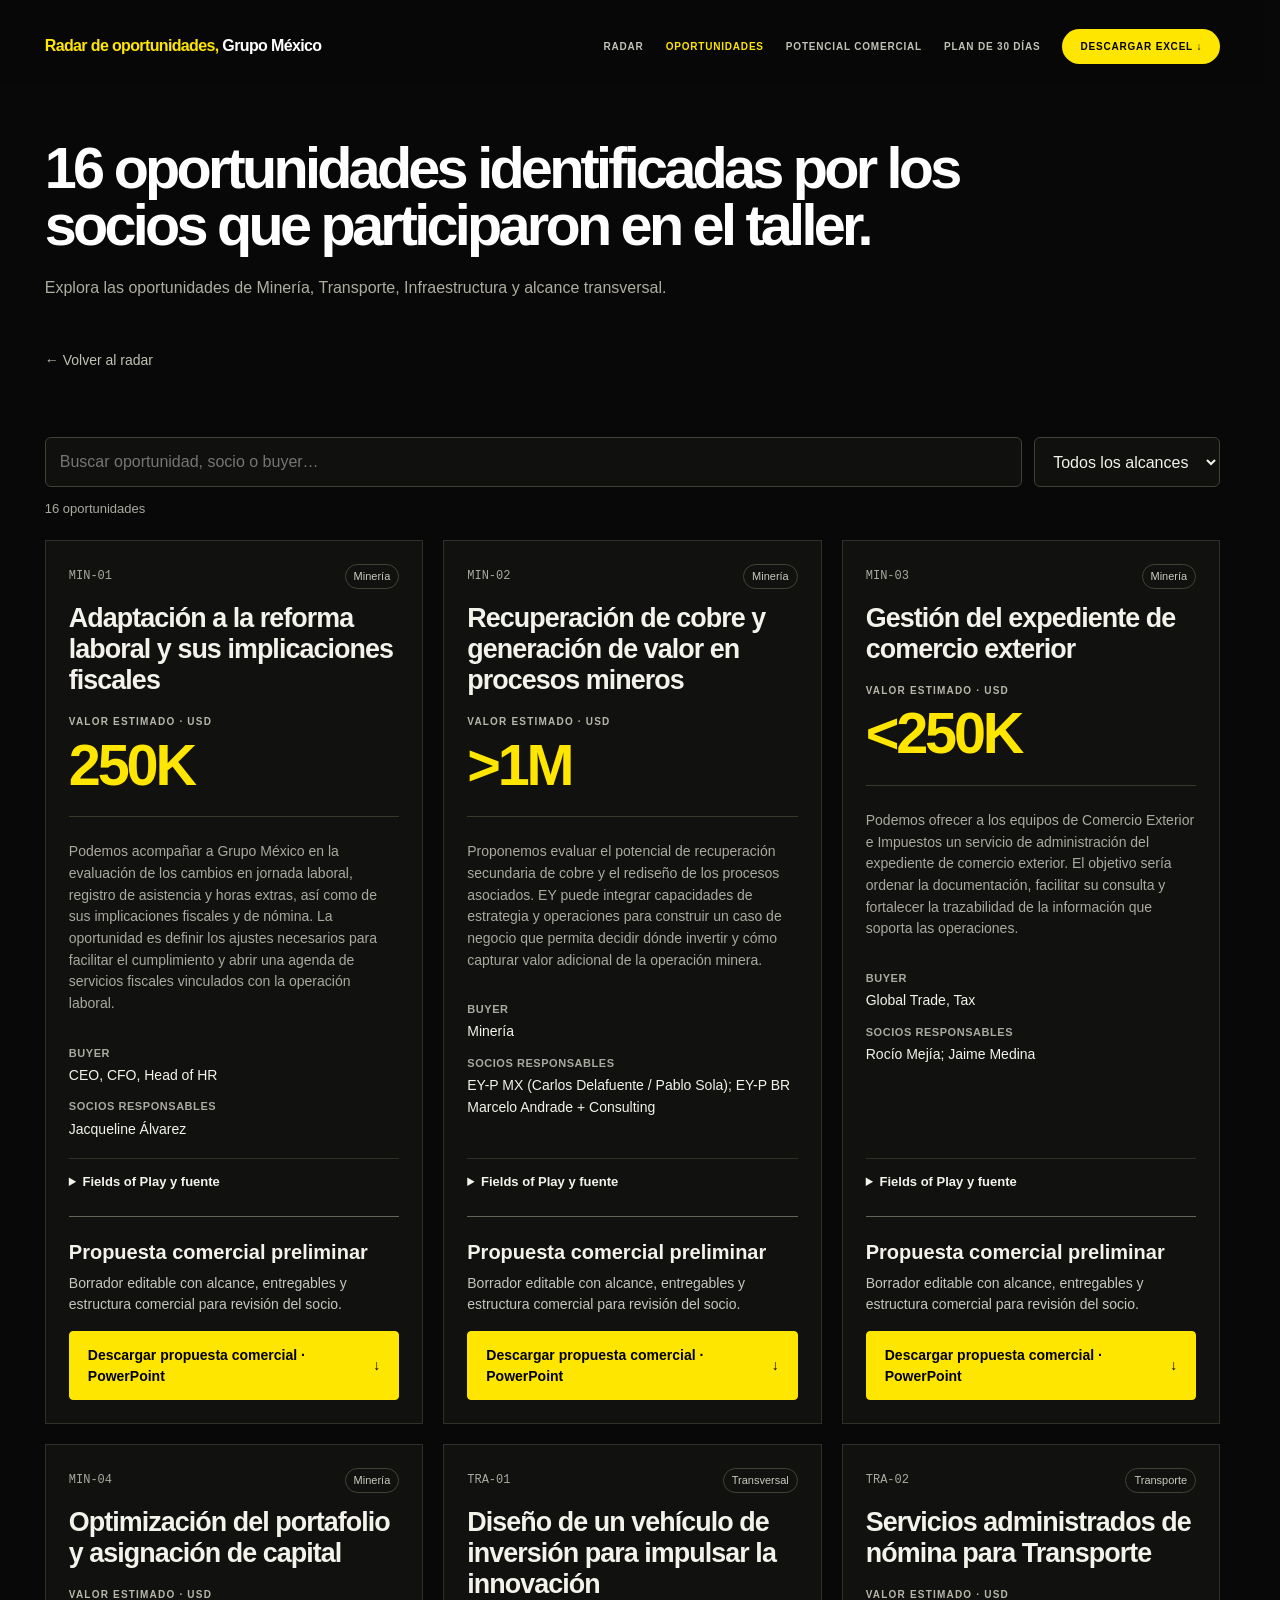
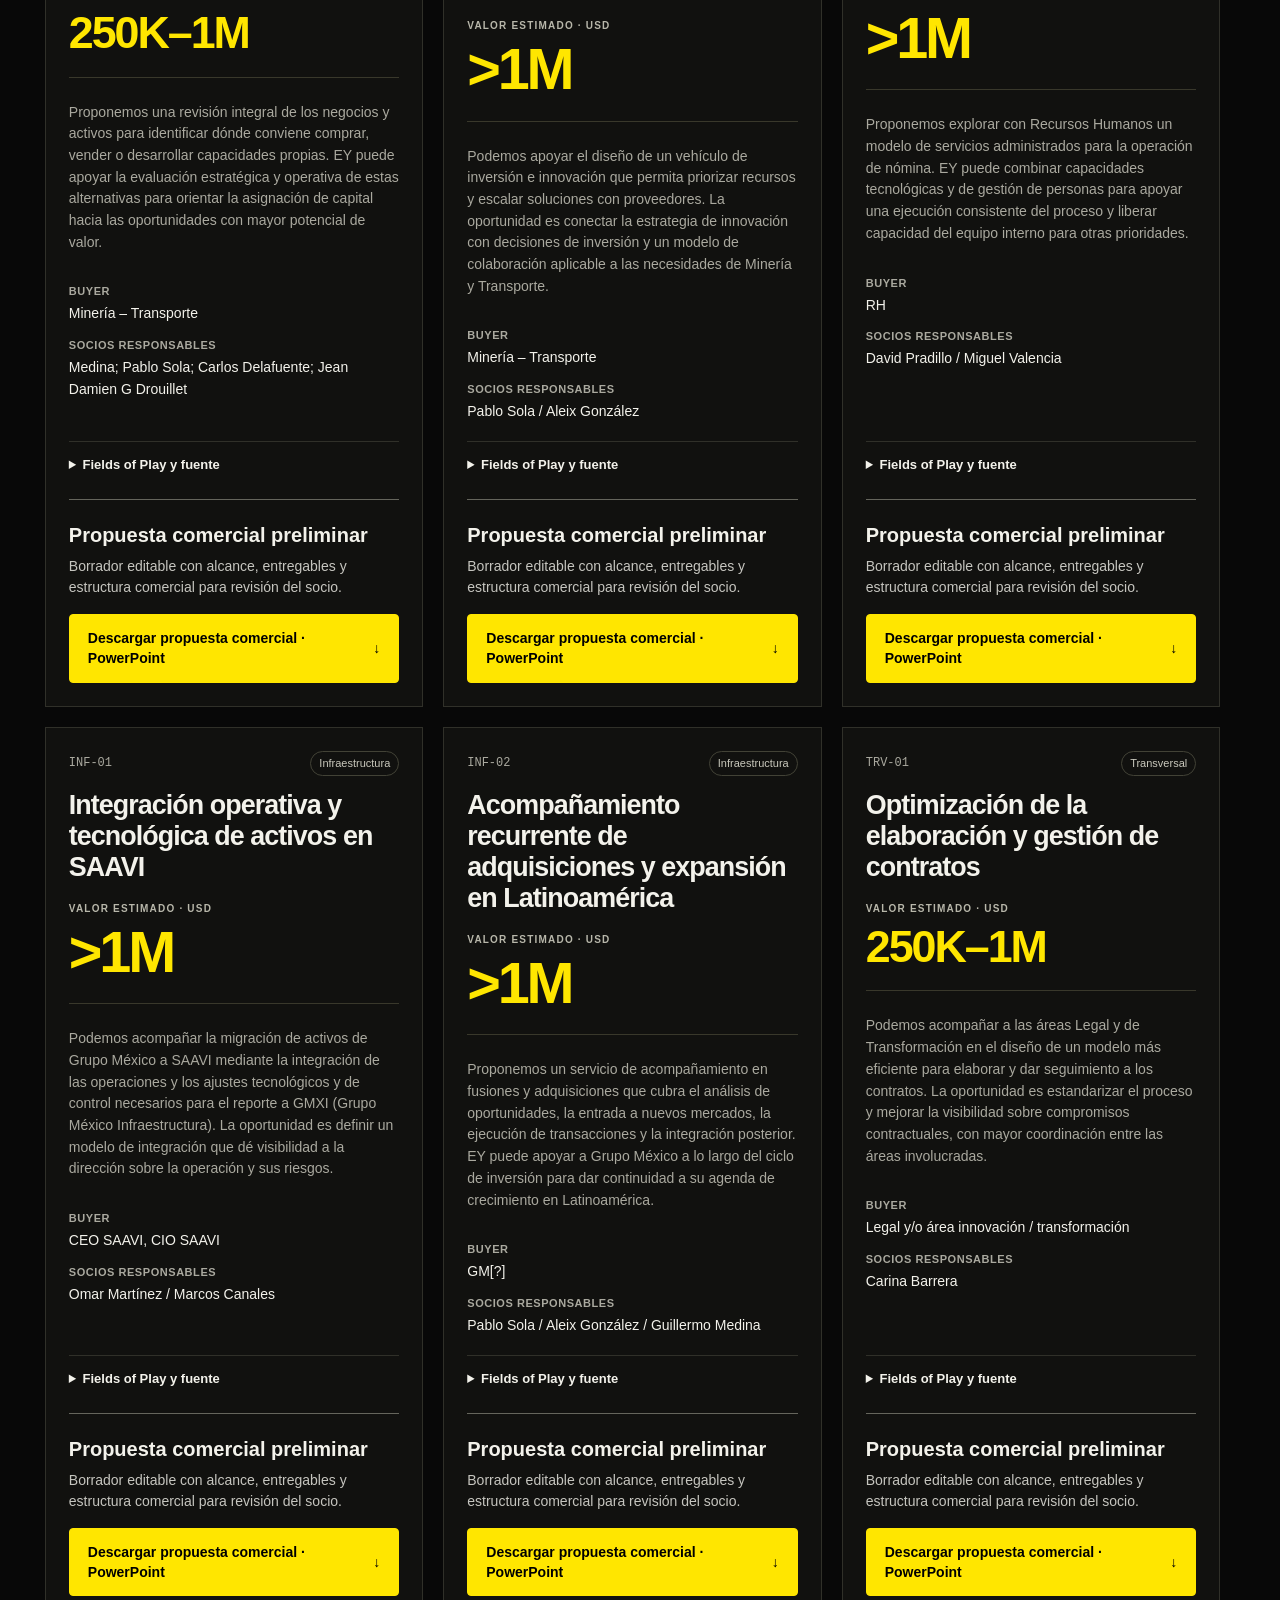
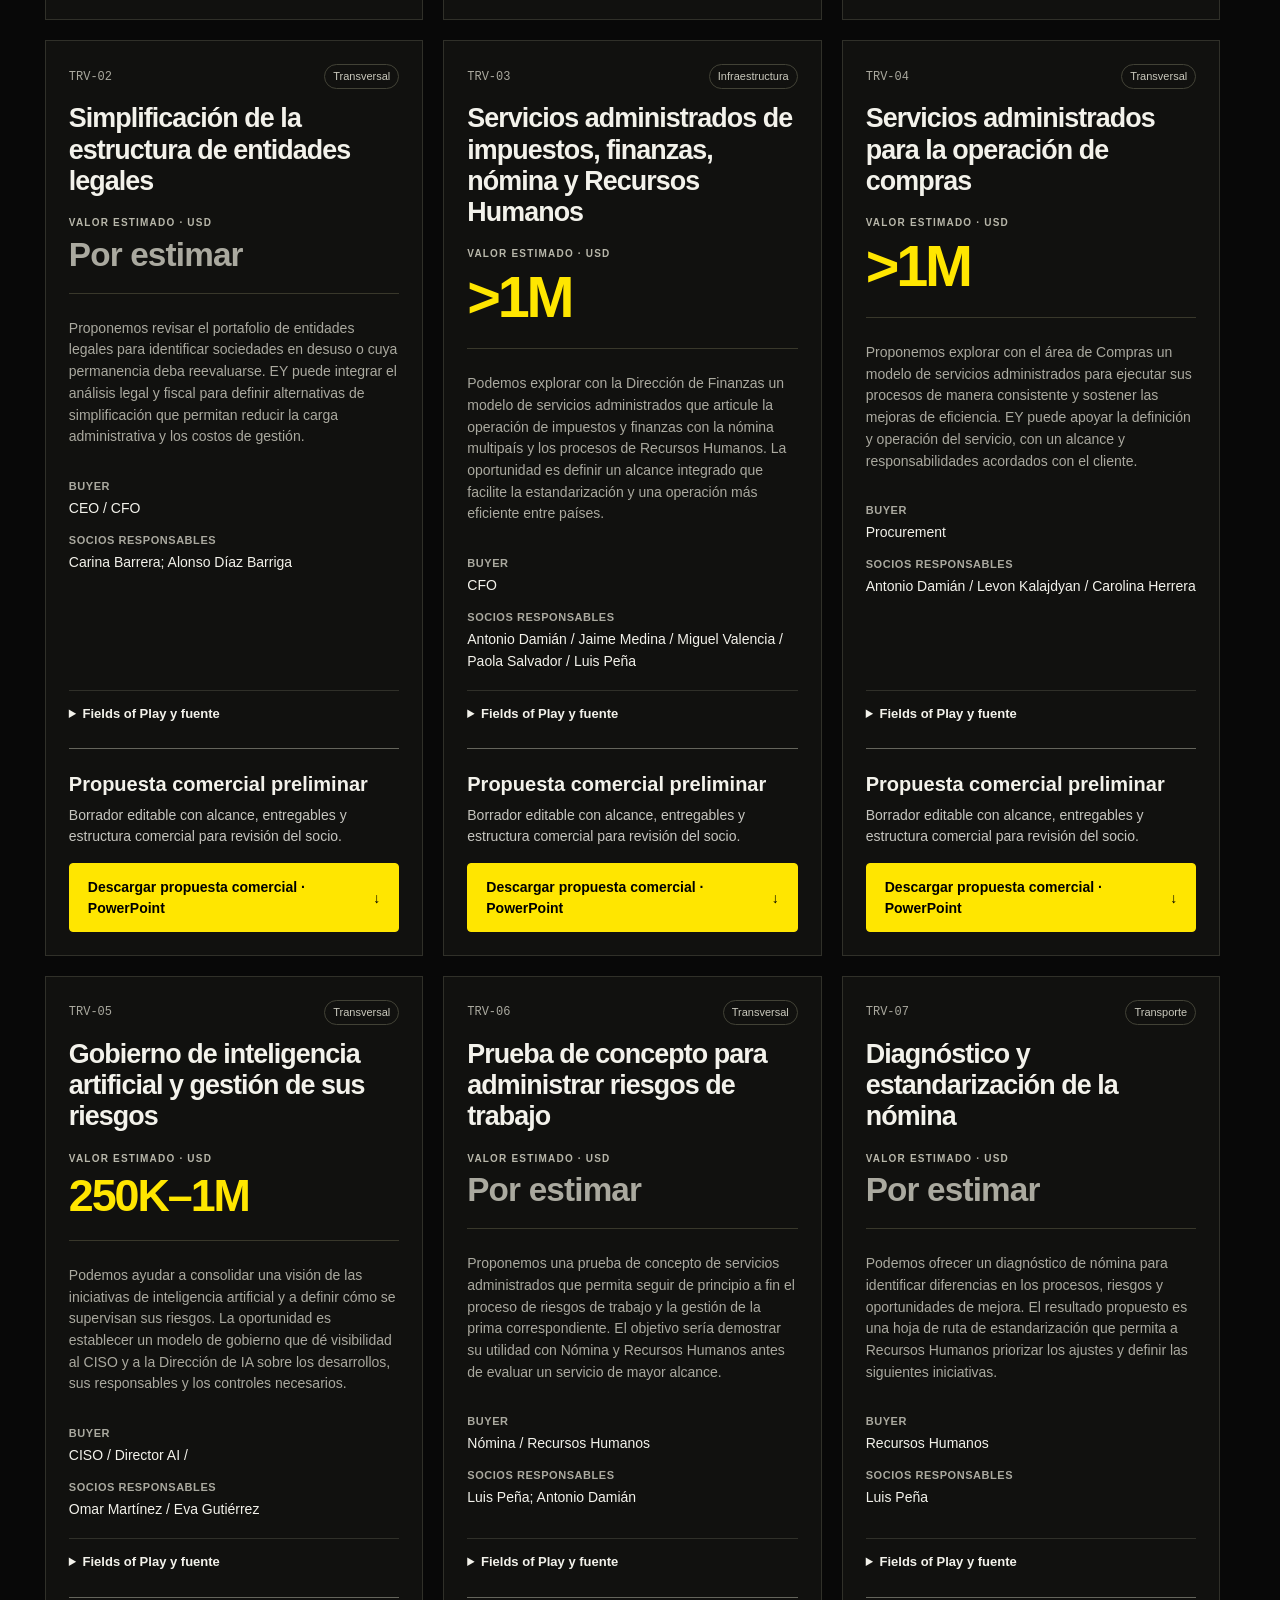
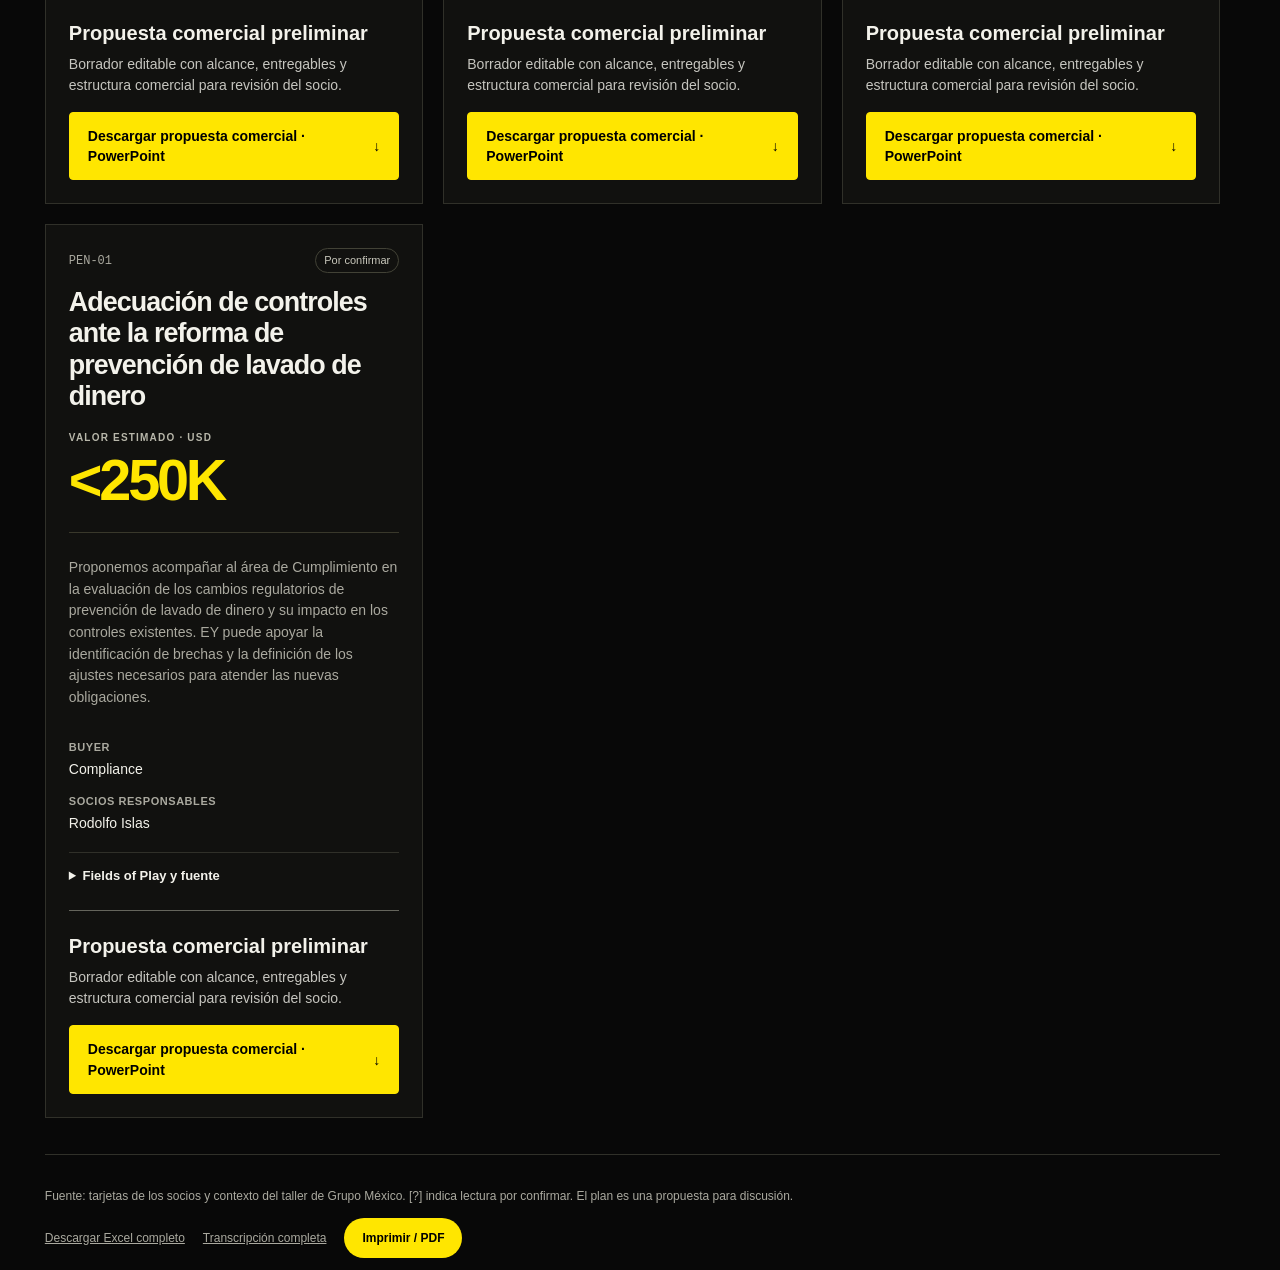
==== commit b1f61a4a: "Asignar 250K USD a reforma laboral y actualizar el potencial comercial del sitio" ====
--- a/Oportunidades_Grupo_Mexico.html
+++ b/Oportunidades_Grupo_Mexico.html
@@ -29,10 +29,10 @@
 @media print{.opportunity h2{font-size:15pt}.op-value-number{color:#111;font-size:30pt}.op-value-range .op-value-number{font-size:24pt}.op-value-pending .op-value-number{color:#555;font-size:18pt}.op-value{border-color:#bbb}.op-value-label{color:#555}}
 </style></head><body><header class="topbar"><a class="brand" href="index.html">Radar de oportunidades, <span class="brand-account">Grupo México</span></a><nav aria-label="Navegación principal"><a href="index.html">Radar</a><a href="Oportunidades_Grupo_Mexico.html" aria-current="page">Oportunidades</a><a href="Potencial_Comercial_Grupo_Mexico.html">Potencial comercial</a><a href="Plan_30_Dias_Grupo_Mexico.html">Plan de 30 días</a><a class="download" href="Radar_Grupo_Mexico_Completo.xlsx" download>Descargar Excel ↓</a></nav></header>
 <header class="masthead"><div class="wrap"><h1>16 oportunidades identificadas por los socios que participaron en el taller.</h1><p class="lead">Explora las oportunidades de Minería, Transporte, Infraestructura y alcance transversal.</p></div></header>
-<main class="wrap"><a class="back" href="index.html">← Volver al radar</a><section aria-label="Oportunidades identificadas"><div class="filters"><input id="search" type="search" aria-label="Buscar oportunidades" placeholder="Buscar oportunidad, socio o buyer…"><select id="division" aria-label="Filtrar por división"><option value="">Todos los alcances</option><option>Minería</option><option>Transporte</option><option>Infraestructura</option><option>Transversal</option><option>Por confirmar</option></select></div><div id="result" class="result" aria-live="polite">16 oportunidades</div><div class="opportunities"><article class="opportunity" id="MIN-01" data-search="min-01 minería reforma laboral cambio de horas laborales, lector digital, cap de horas extras, etc. puede ser nuestra entrada para servicios de tax. tax ceo, cfo, head of hr sin marcar jacqueline álvarez “cap” se conserva como aparece; confirmar su significado. valor sin marcar. img_1636.heic (izquierda, parcial); img_1648.heic (primera tarjeta, completa) adaptación a la reforma laboral y sus implicaciones fiscales podemos acompañar a grupo méxico en la evaluación de los cambios en jornada laboral, registro de asistencia y horas extras, así como de sus implicaciones fiscales y de nómina. la oportunidad es definir los ajustes necesarios para facilitar el cumplimiento y abrir una agenda de servicios fiscales vinculados con la operación laboral." data-division="Minería">
-    <div class="op-top"><span class="rid">MIN-01</span><span class="scope-badge">Minería</span></div><h2>Adaptación a la reforma laboral y sus implicaciones fiscales</h2><div class="op-value op-value-pending"><span class="op-value-label">Valor estimado · USD</span><strong class="op-value-number" aria-label="Valor estimado pendiente">Por estimar</strong></div><p>Podemos acompañar a Grupo México en la evaluación de los cambios en jornada laboral, registro de asistencia y horas extras, así como de sus implicaciones fiscales y de nómina. La oportunidad es definir los ajustes necesarios para facilitar el cumplimiento y abrir una agenda de servicios fiscales vinculados con la operación laboral.</p>
+<main class="wrap"><a class="back" href="index.html">← Volver al radar</a><section aria-label="Oportunidades identificadas"><div class="filters"><input id="search" type="search" aria-label="Buscar oportunidades" placeholder="Buscar oportunidad, socio o buyer…"><select id="division" aria-label="Filtrar por división"><option value="">Todos los alcances</option><option>Minería</option><option>Transporte</option><option>Infraestructura</option><option>Transversal</option><option>Por confirmar</option></select></div><div id="result" class="result" aria-live="polite">16 oportunidades</div><div class="opportunities"><article class="opportunity" id="MIN-01" data-search="min-01 minería reforma laboral cambio de horas laborales, lector digital, cap de horas extras, etc. puede ser nuestra entrada para servicios de tax. tax ceo, cfo, head of hr 250k jacqueline álvarez “cap” se conserva como aparece; confirmar su significado. valor estimado actualizado a 250k usd. img_1636.heic (izquierda, parcial); img_1648.heic (primera tarjeta, completa) adaptación a la reforma laboral y sus implicaciones fiscales podemos acompañar a grupo méxico en la evaluación de los cambios en jornada laboral, registro de asistencia y horas extras, así como de sus implicaciones fiscales y de nómina. la oportunidad es definir los ajustes necesarios para facilitar el cumplimiento y abrir una agenda de servicios fiscales vinculados con la operación laboral." data-division="Minería">
+    <div class="op-top"><span class="rid">MIN-01</span><span class="scope-badge">Minería</span></div><h2>Adaptación a la reforma laboral y sus implicaciones fiscales</h2><div class="op-value"><span class="op-value-label">Valor estimado · USD</span><strong class="op-value-number" aria-label="250 mil dólares estadounidenses">250K</strong></div><p>Podemos acompañar a Grupo México en la evaluación de los cambios en jornada laboral, registro de asistencia y horas extras, así como de sus implicaciones fiscales y de nómina. La oportunidad es definir los ajustes necesarios para facilitar el cumplimiento y abrir una agenda de servicios fiscales vinculados con la operación laboral.</p>
     <dl><dt>Buyer</dt><dd>CEO, CFO, Head of HR</dd><dt>Socios responsables</dt><dd>Jacqueline Álvarez</dd></dl>
-    <details><summary>Fields of Play y fuente</summary><div class="detail"><p><b>Texto original de la tarjeta</b><br>Reforma laboral<br>Cambio de horas laborales, lector digital, cap de horas extras, etc. Puede ser nuestra entrada para servicios de Tax.</p><p><b>Fields of Play marcados</b><br>Tax</p><p><b>Observaciones de lectura</b><br>“Cap” se conserva como aparece; confirmar su significado. Valor sin marcar.</p><p><b>Fotos de origen</b><br>IMG_1636.HEIC (izquierda, parcial); IMG_1648.HEIC (primera tarjeta, completa)</p><a class="photo" href="imagenes/IMG_1636.jpg" target="_blank" rel="noopener">Abrir IMG_1636.HEIC</a><a class="photo" href="imagenes/IMG_1648.jpg" target="_blank" rel="noopener">Abrir IMG_1648.HEIC</a></div></details><div class="proposal-download"><h3>Propuesta comercial preliminar</h3><p>Borrador editable con alcance, entregables y estructura comercial para revisión del socio.</p><a class="proposal-link" href="propuestas/Propuesta_MIN-01.pptx" download="Propuesta_MIN-01.pptx">Descargar propuesta comercial · PowerPoint <span aria-hidden="true">↓</span></a></div></article><article class="opportunity" id="MIN-02" data-search="min-02 minería waste to value cobre recuperación secundaria de cobre; potencial rediseño de procesos. strategy &amp; transformation; supply chain &amp; operations minería alto &gt;1m ey-p mx (carlos delafuente / pablo sola); ey-p br marcelo andrade + consulting buyer contiene una división, sin cargo o persona. img_1636.heic (derecha); img_1648.heic (segunda tarjeta) recuperación de cobre y generación de valor en procesos mineros proponemos evaluar el potencial de recuperación secundaria de cobre y el rediseño de los procesos asociados. ey puede integrar capacidades de estrategia y operaciones para construir un caso de negocio que permita decidir dónde invertir y cómo capturar valor adicional de la operación minera." data-division="Minería">
+    <details><summary>Fields of Play y fuente</summary><div class="detail"><p><b>Texto original de la tarjeta</b><br>Reforma laboral<br>Cambio de horas laborales, lector digital, cap de horas extras, etc. Puede ser nuestra entrada para servicios de Tax.</p><p><b>Fields of Play marcados</b><br>Tax</p><p><b>Observaciones de lectura</b><br>“Cap” se conserva como aparece; confirmar su significado. Valor estimado actualizado a 250K USD.</p><p><b>Fotos de origen</b><br>IMG_1636.HEIC (izquierda, parcial); IMG_1648.HEIC (primera tarjeta, completa)</p><a class="photo" href="imagenes/IMG_1636.jpg" target="_blank" rel="noopener">Abrir IMG_1636.HEIC</a><a class="photo" href="imagenes/IMG_1648.jpg" target="_blank" rel="noopener">Abrir IMG_1648.HEIC</a></div></details><div class="proposal-download"><h3>Propuesta comercial preliminar</h3><p>Borrador editable con alcance, entregables y estructura comercial para revisión del socio.</p><a class="proposal-link" href="propuestas/Propuesta_MIN-01.pptx" download="Propuesta_MIN-01.pptx">Descargar propuesta comercial · PowerPoint <span aria-hidden="true">↓</span></a></div></article><article class="opportunity" id="MIN-02" data-search="min-02 minería waste to value cobre recuperación secundaria de cobre; potencial rediseño de procesos. strategy &amp; transformation; supply chain &amp; operations minería alto &gt;1m ey-p mx (carlos delafuente / pablo sola); ey-p br marcelo andrade + consulting buyer contiene una división, sin cargo o persona. img_1636.heic (derecha); img_1648.heic (segunda tarjeta) recuperación de cobre y generación de valor en procesos mineros proponemos evaluar el potencial de recuperación secundaria de cobre y el rediseño de los procesos asociados. ey puede integrar capacidades de estrategia y operaciones para construir un caso de negocio que permita decidir dónde invertir y cómo capturar valor adicional de la operación minera." data-division="Minería">
     <div class="op-top"><span class="rid">MIN-02</span><span class="scope-badge">Minería</span></div><h2>Recuperación de cobre y generación de valor en procesos mineros</h2><div class="op-value"><span class="op-value-label">Valor estimado · USD</span><strong class="op-value-number" aria-label="Más de un millón de dólares estadounidenses">&gt;1M</strong></div><p>Proponemos evaluar el potencial de recuperación secundaria de cobre y el rediseño de los procesos asociados. EY puede integrar capacidades de estrategia y operaciones para construir un caso de negocio que permita decidir dónde invertir y cómo capturar valor adicional de la operación minera.</p>
     <dl><dt>Buyer</dt><dd>Minería</dd><dt>Socios responsables</dt><dd>EY-P MX (Carlos Delafuente / Pablo Sola); EY-P BR Marcelo Andrade + Consulting</dd></dl>
     <details><summary>Fields of Play y fuente</summary><div class="detail"><p><b>Texto original de la tarjeta</b><br>Waste to Value Cobre<br>Recuperación secundaria de cobre; potencial rediseño de procesos.</p><p><b>Fields of Play marcados</b><br>Strategy &amp; Transformation; Supply Chain &amp; Operations</p><p><b>Observaciones de lectura</b><br>Buyer contiene una división, sin cargo o persona.</p><p><b>Fotos de origen</b><br>IMG_1636.HEIC (derecha); IMG_1648.HEIC (segunda tarjeta)</p><a class="photo" href="imagenes/IMG_1636.jpg" target="_blank" rel="noopener">Abrir IMG_1636.HEIC</a><a class="photo" href="imagenes/IMG_1648.jpg" target="_blank" rel="noopener">Abrir IMG_1648.HEIC</a></div></details><div class="proposal-download"><h3>Propuesta comercial preliminar</h3><p>Borrador editable con alcance, entregables y estructura comercial para revisión del socio.</p><a class="proposal-link" href="propuestas/Propuesta_MIN-02.pptx" download="Propuesta_MIN-02.pptx">Descargar propuesta comercial · PowerPoint <span aria-hidden="true">↓</span></a></div></article><article class="opportunity" id="MIN-03" data-search="min-03 minería gestión del expediente de comercio exterior technology; tax global trade, tax rocío mejía; jaime medina clasificación y responsables actualizados según la reunión de seguimiento. buyer: global trade y tax; persona por confirmar. contacto mencionado: héctor de la paz (ferromex); asociación con esta oportunidad por confirmar." data-division="Minería">
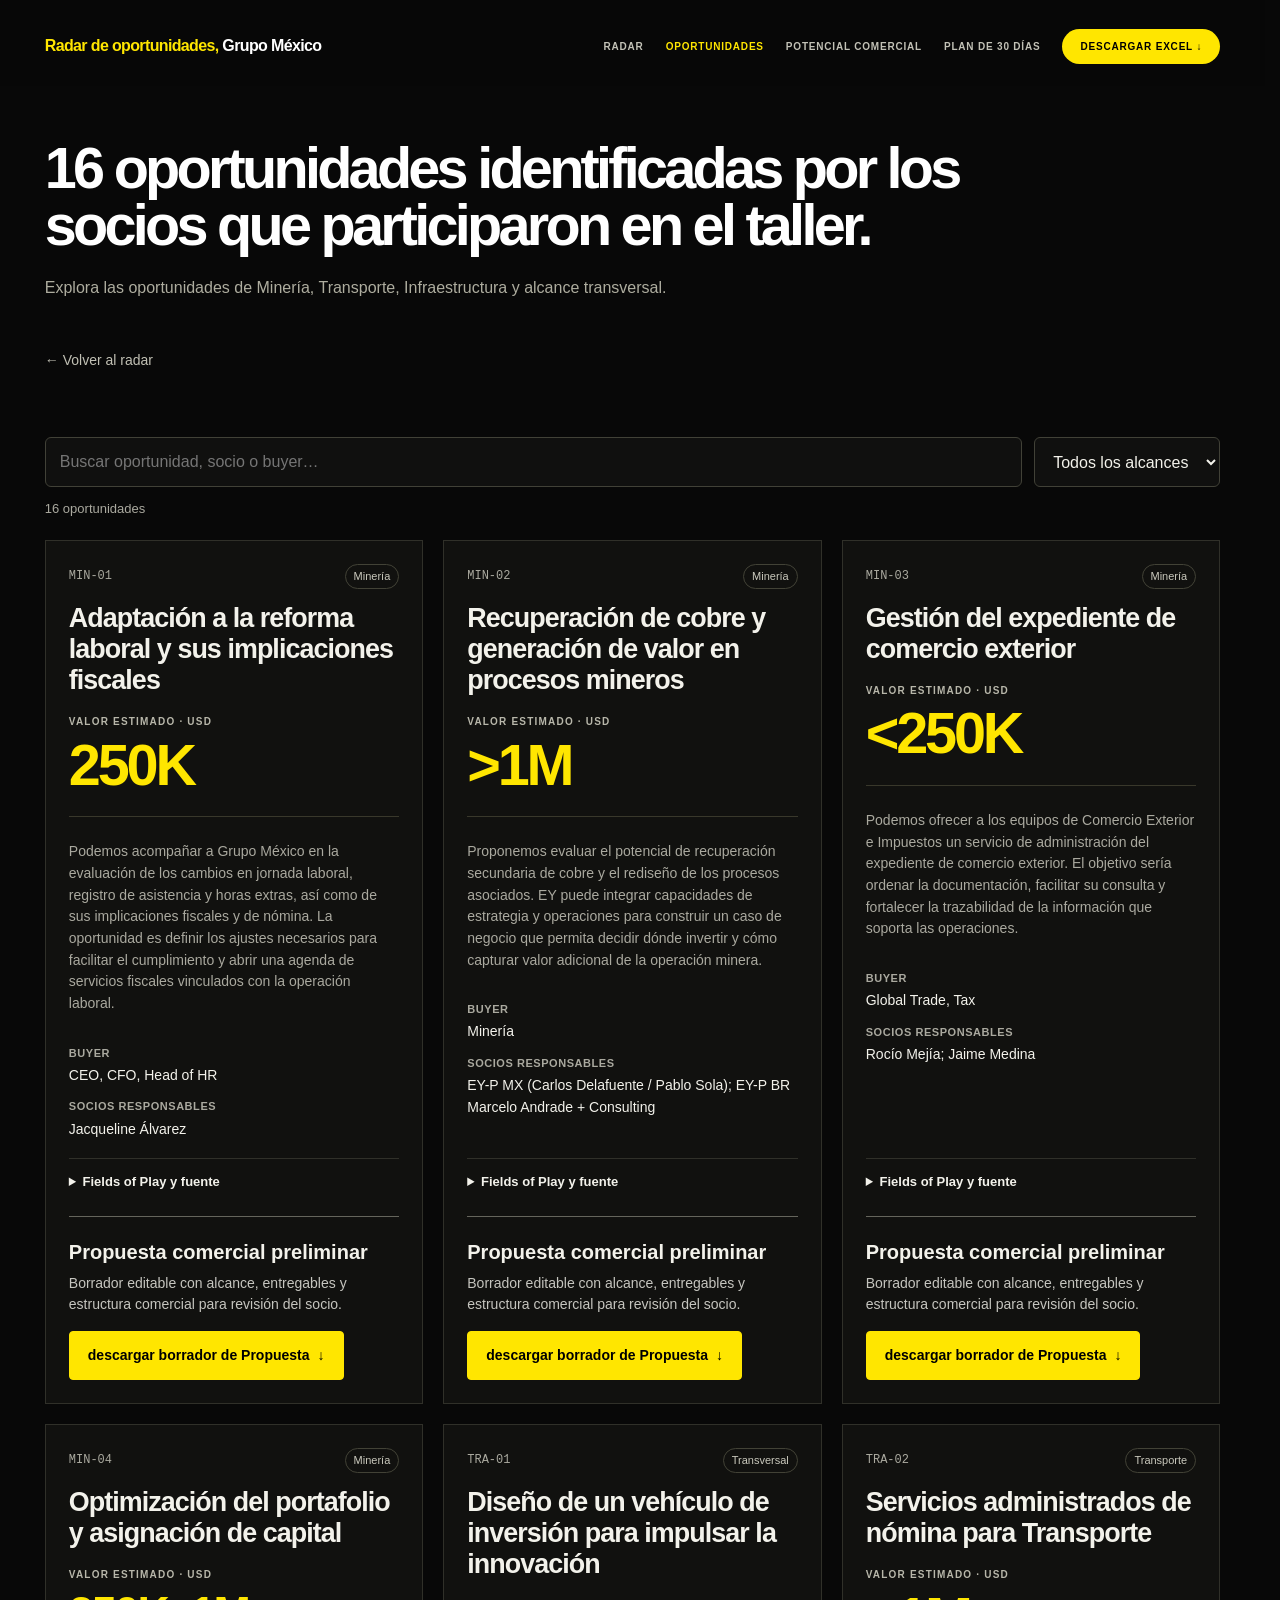
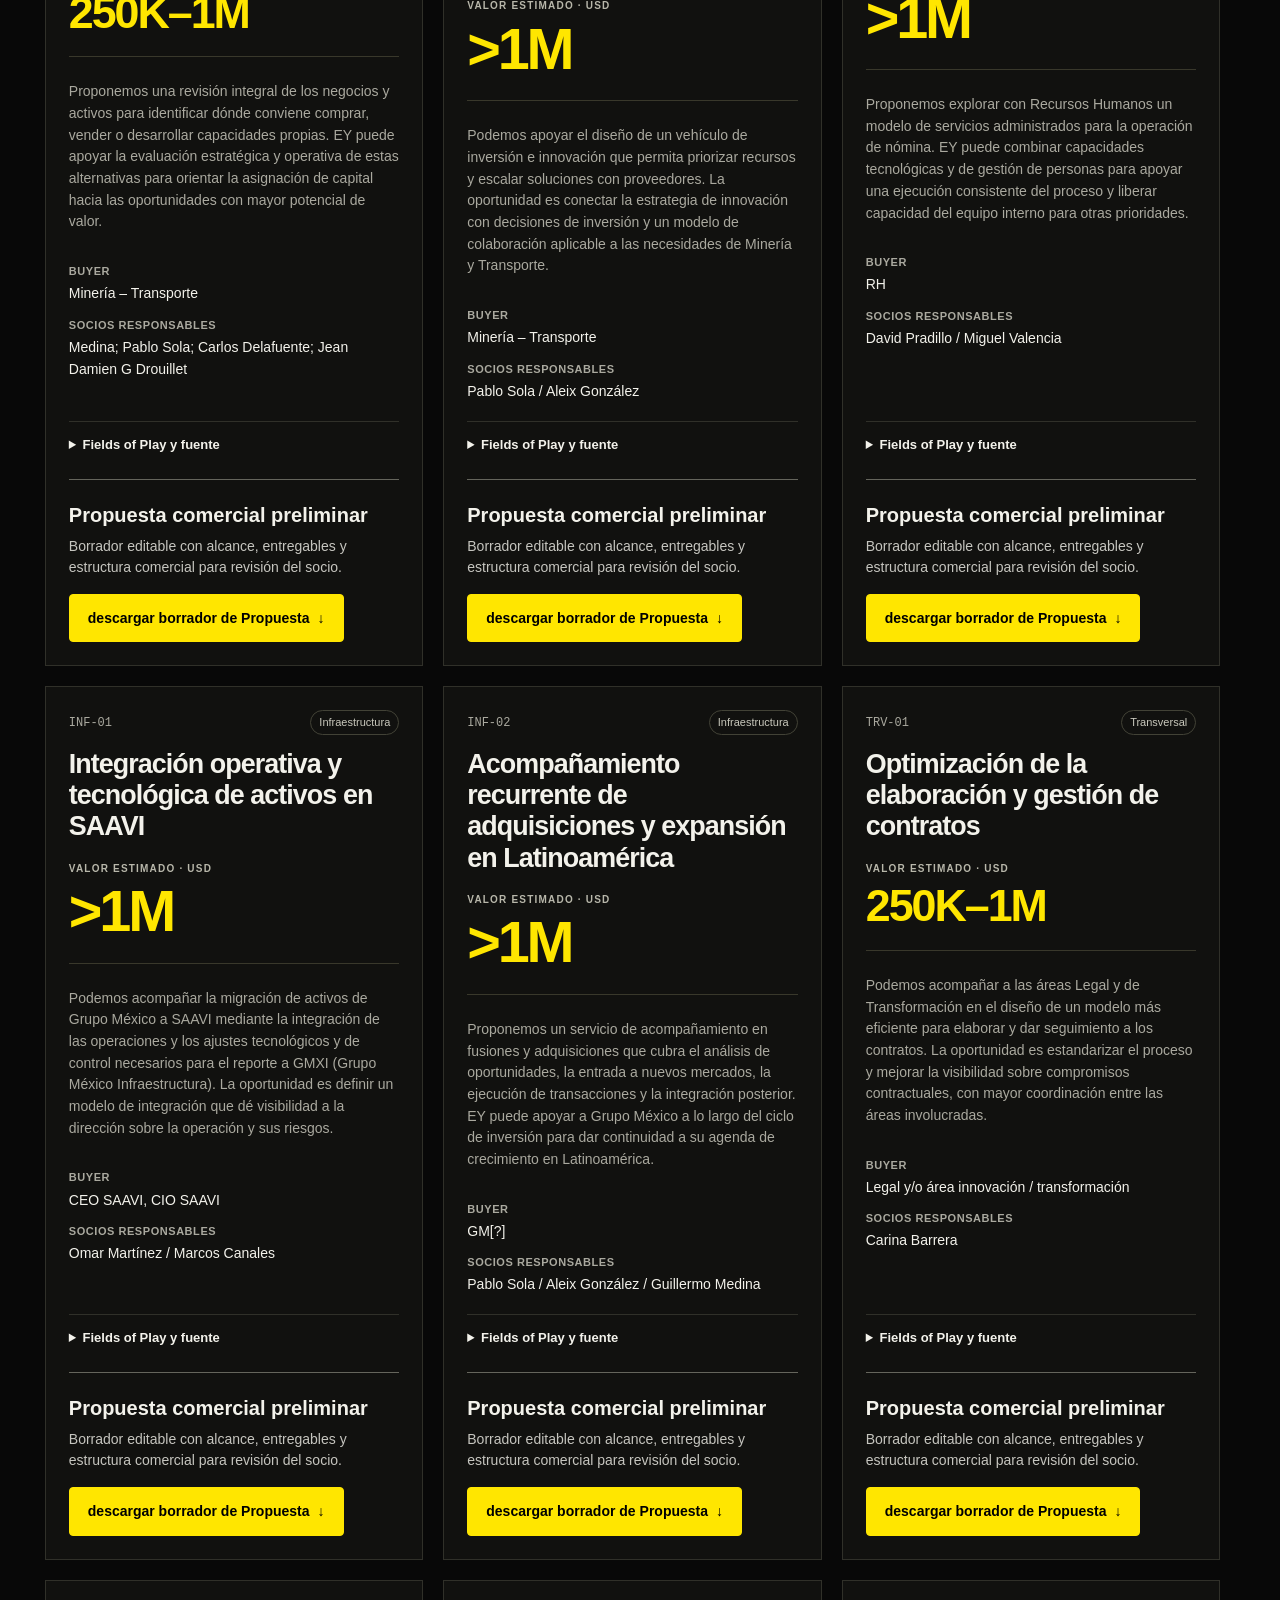
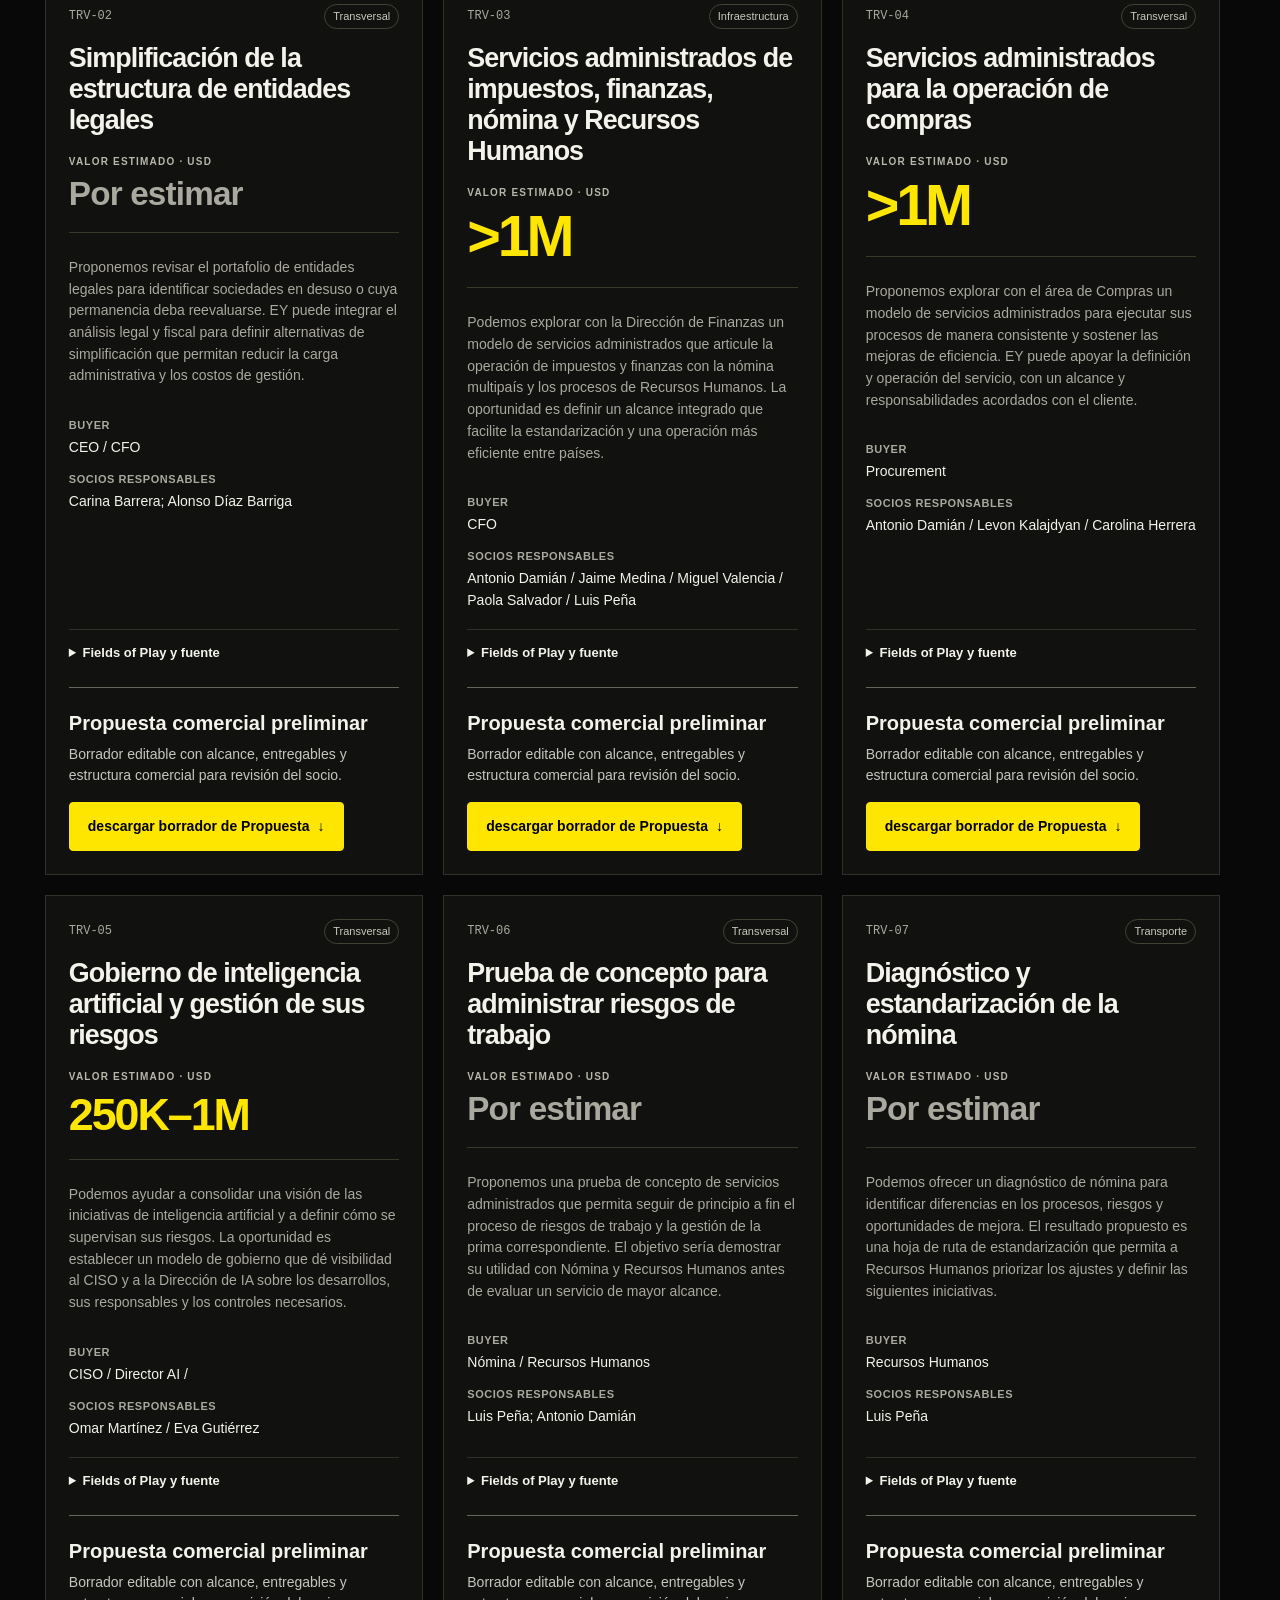
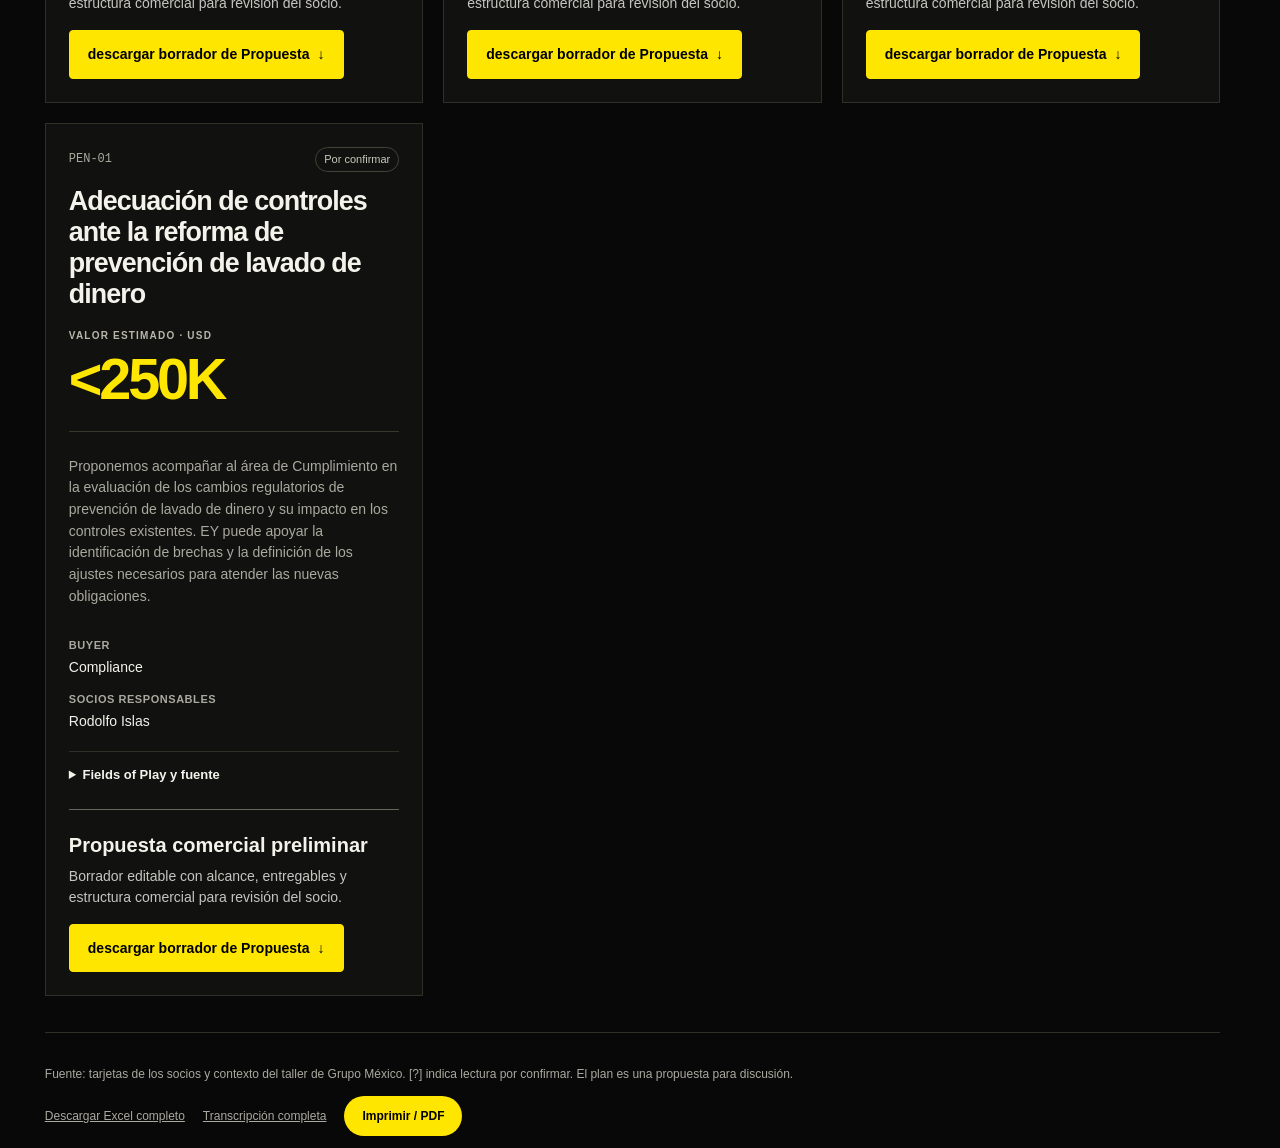
==== commit bfa52bbd: "Cambiar botones de descarga a descargar borrador de Propuesta" ====
--- a/Oportunidades_Grupo_Mexico.html
+++ b/Oportunidades_Grupo_Mexico.html
@@ -32,51 +32,51 @@
 <main class="wrap"><a class="back" href="index.html">← Volver al radar</a><section aria-label="Oportunidades identificadas"><div class="filters"><input id="search" type="search" aria-label="Buscar oportunidades" placeholder="Buscar oportunidad, socio o buyer…"><select id="division" aria-label="Filtrar por división"><option value="">Todos los alcances</option><option>Minería</option><option>Transporte</option><option>Infraestructura</option><option>Transversal</option><option>Por confirmar</option></select></div><div id="result" class="result" aria-live="polite">16 oportunidades</div><div class="opportunities"><article class="opportunity" id="MIN-01" data-search="min-01 minería reforma laboral cambio de horas laborales, lector digital, cap de horas extras, etc. puede ser nuestra entrada para servicios de tax. tax ceo, cfo, head of hr 250k jacqueline álvarez “cap” se conserva como aparece; confirmar su significado. valor estimado actualizado a 250k usd. img_1636.heic (izquierda, parcial); img_1648.heic (primera tarjeta, completa) adaptación a la reforma laboral y sus implicaciones fiscales podemos acompañar a grupo méxico en la evaluación de los cambios en jornada laboral, registro de asistencia y horas extras, así como de sus implicaciones fiscales y de nómina. la oportunidad es definir los ajustes necesarios para facilitar el cumplimiento y abrir una agenda de servicios fiscales vinculados con la operación laboral." data-division="Minería">
     <div class="op-top"><span class="rid">MIN-01</span><span class="scope-badge">Minería</span></div><h2>Adaptación a la reforma laboral y sus implicaciones fiscales</h2><div class="op-value"><span class="op-value-label">Valor estimado · USD</span><strong class="op-value-number" aria-label="250 mil dólares estadounidenses">250K</strong></div><p>Podemos acompañar a Grupo México en la evaluación de los cambios en jornada laboral, registro de asistencia y horas extras, así como de sus implicaciones fiscales y de nómina. La oportunidad es definir los ajustes necesarios para facilitar el cumplimiento y abrir una agenda de servicios fiscales vinculados con la operación laboral.</p>
     <dl><dt>Buyer</dt><dd>CEO, CFO, Head of HR</dd><dt>Socios responsables</dt><dd>Jacqueline Álvarez</dd></dl>
-    <details><summary>Fields of Play y fuente</summary><div class="detail"><p><b>Texto original de la tarjeta</b><br>Reforma laboral<br>Cambio de horas laborales, lector digital, cap de horas extras, etc. Puede ser nuestra entrada para servicios de Tax.</p><p><b>Fields of Play marcados</b><br>Tax</p><p><b>Observaciones de lectura</b><br>“Cap” se conserva como aparece; confirmar su significado. Valor estimado actualizado a 250K USD.</p><p><b>Fotos de origen</b><br>IMG_1636.HEIC (izquierda, parcial); IMG_1648.HEIC (primera tarjeta, completa)</p><a class="photo" href="imagenes/IMG_1636.jpg" target="_blank" rel="noopener">Abrir IMG_1636.HEIC</a><a class="photo" href="imagenes/IMG_1648.jpg" target="_blank" rel="noopener">Abrir IMG_1648.HEIC</a></div></details><div class="proposal-download"><h3>Propuesta comercial preliminar</h3><p>Borrador editable con alcance, entregables y estructura comercial para revisión del socio.</p><a class="proposal-link" href="propuestas/Propuesta_MIN-01.pptx" download="Propuesta_MIN-01.pptx">Descargar propuesta comercial · PowerPoint <span aria-hidden="true">↓</span></a></div></article><article class="opportunity" id="MIN-02" data-search="min-02 minería waste to value cobre recuperación secundaria de cobre; potencial rediseño de procesos. strategy &amp; transformation; supply chain &amp; operations minería alto &gt;1m ey-p mx (carlos delafuente / pablo sola); ey-p br marcelo andrade + consulting buyer contiene una división, sin cargo o persona. img_1636.heic (derecha); img_1648.heic (segunda tarjeta) recuperación de cobre y generación de valor en procesos mineros proponemos evaluar el potencial de recuperación secundaria de cobre y el rediseño de los procesos asociados. ey puede integrar capacidades de estrategia y operaciones para construir un caso de negocio que permita decidir dónde invertir y cómo capturar valor adicional de la operación minera." data-division="Minería">
+    <details><summary>Fields of Play y fuente</summary><div class="detail"><p><b>Texto original de la tarjeta</b><br>Reforma laboral<br>Cambio de horas laborales, lector digital, cap de horas extras, etc. Puede ser nuestra entrada para servicios de Tax.</p><p><b>Fields of Play marcados</b><br>Tax</p><p><b>Observaciones de lectura</b><br>“Cap” se conserva como aparece; confirmar su significado. Valor estimado actualizado a 250K USD.</p><p><b>Fotos de origen</b><br>IMG_1636.HEIC (izquierda, parcial); IMG_1648.HEIC (primera tarjeta, completa)</p><a class="photo" href="imagenes/IMG_1636.jpg" target="_blank" rel="noopener">Abrir IMG_1636.HEIC</a><a class="photo" href="imagenes/IMG_1648.jpg" target="_blank" rel="noopener">Abrir IMG_1648.HEIC</a></div></details><div class="proposal-download"><h3>Propuesta comercial preliminar</h3><p>Borrador editable con alcance, entregables y estructura comercial para revisión del socio.</p><a class="proposal-link" href="propuestas/Propuesta_MIN-01.pptx" download="Propuesta_MIN-01.pptx">descargar borrador de Propuesta <span aria-hidden="true">↓</span></a></div></article><article class="opportunity" id="MIN-02" data-search="min-02 minería waste to value cobre recuperación secundaria de cobre; potencial rediseño de procesos. strategy &amp; transformation; supply chain &amp; operations minería alto &gt;1m ey-p mx (carlos delafuente / pablo sola); ey-p br marcelo andrade + consulting buyer contiene una división, sin cargo o persona. img_1636.heic (derecha); img_1648.heic (segunda tarjeta) recuperación de cobre y generación de valor en procesos mineros proponemos evaluar el potencial de recuperación secundaria de cobre y el rediseño de los procesos asociados. ey puede integrar capacidades de estrategia y operaciones para construir un caso de negocio que permita decidir dónde invertir y cómo capturar valor adicional de la operación minera." data-division="Minería">
     <div class="op-top"><span class="rid">MIN-02</span><span class="scope-badge">Minería</span></div><h2>Recuperación de cobre y generación de valor en procesos mineros</h2><div class="op-value"><span class="op-value-label">Valor estimado · USD</span><strong class="op-value-number" aria-label="Más de un millón de dólares estadounidenses">&gt;1M</strong></div><p>Proponemos evaluar el potencial de recuperación secundaria de cobre y el rediseño de los procesos asociados. EY puede integrar capacidades de estrategia y operaciones para construir un caso de negocio que permita decidir dónde invertir y cómo capturar valor adicional de la operación minera.</p>
     <dl><dt>Buyer</dt><dd>Minería</dd><dt>Socios responsables</dt><dd>EY-P MX (Carlos Delafuente / Pablo Sola); EY-P BR Marcelo Andrade + Consulting</dd></dl>
-    <details><summary>Fields of Play y fuente</summary><div class="detail"><p><b>Texto original de la tarjeta</b><br>Waste to Value Cobre<br>Recuperación secundaria de cobre; potencial rediseño de procesos.</p><p><b>Fields of Play marcados</b><br>Strategy &amp; Transformation; Supply Chain &amp; Operations</p><p><b>Observaciones de lectura</b><br>Buyer contiene una división, sin cargo o persona.</p><p><b>Fotos de origen</b><br>IMG_1636.HEIC (derecha); IMG_1648.HEIC (segunda tarjeta)</p><a class="photo" href="imagenes/IMG_1636.jpg" target="_blank" rel="noopener">Abrir IMG_1636.HEIC</a><a class="photo" href="imagenes/IMG_1648.jpg" target="_blank" rel="noopener">Abrir IMG_1648.HEIC</a></div></details><div class="proposal-download"><h3>Propuesta comercial preliminar</h3><p>Borrador editable con alcance, entregables y estructura comercial para revisión del socio.</p><a class="proposal-link" href="propuestas/Propuesta_MIN-02.pptx" download="Propuesta_MIN-02.pptx">Descargar propuesta comercial · PowerPoint <span aria-hidden="true">↓</span></a></div></article><article class="opportunity" id="MIN-03" data-search="min-03 minería gestión del expediente de comercio exterior technology; tax global trade, tax rocío mejía; jaime medina clasificación y responsables actualizados según la reunión de seguimiento. buyer: global trade y tax; persona por confirmar. contacto mencionado: héctor de la paz (ferromex); asociación con esta oportunidad por confirmar." data-division="Minería">
+    <details><summary>Fields of Play y fuente</summary><div class="detail"><p><b>Texto original de la tarjeta</b><br>Waste to Value Cobre<br>Recuperación secundaria de cobre; potencial rediseño de procesos.</p><p><b>Fields of Play marcados</b><br>Strategy &amp; Transformation; Supply Chain &amp; Operations</p><p><b>Observaciones de lectura</b><br>Buyer contiene una división, sin cargo o persona.</p><p><b>Fotos de origen</b><br>IMG_1636.HEIC (derecha); IMG_1648.HEIC (segunda tarjeta)</p><a class="photo" href="imagenes/IMG_1636.jpg" target="_blank" rel="noopener">Abrir IMG_1636.HEIC</a><a class="photo" href="imagenes/IMG_1648.jpg" target="_blank" rel="noopener">Abrir IMG_1648.HEIC</a></div></details><div class="proposal-download"><h3>Propuesta comercial preliminar</h3><p>Borrador editable con alcance, entregables y estructura comercial para revisión del socio.</p><a class="proposal-link" href="propuestas/Propuesta_MIN-02.pptx" download="Propuesta_MIN-02.pptx">descargar borrador de Propuesta <span aria-hidden="true">↓</span></a></div></article><article class="opportunity" id="MIN-03" data-search="min-03 minería gestión del expediente de comercio exterior technology; tax global trade, tax rocío mejía; jaime medina clasificación y responsables actualizados según la reunión de seguimiento. buyer: global trade y tax; persona por confirmar. contacto mencionado: héctor de la paz (ferromex); asociación con esta oportunidad por confirmar." data-division="Minería">
     <div class="op-top"><span class="rid">MIN-03</span><span class="scope-badge">Minería</span></div><h2>Gestión del expediente de comercio exterior</h2><div class="op-value"><span class="op-value-label">Valor estimado · USD</span><strong class="op-value-number" aria-label="Menos de 250 mil dólares estadounidenses">&lt;250K</strong></div><p>Podemos ofrecer a los equipos de Comercio Exterior e Impuestos un servicio de administración del expediente de comercio exterior. El objetivo sería ordenar la documentación, facilitar su consulta y fortalecer la trazabilidad de la información que soporta las operaciones.</p>
     <dl><dt>Buyer</dt><dd>Global Trade, Tax</dd><dt>Socios responsables</dt><dd>Rocío Mejía; Jaime Medina</dd></dl>
-    <details><summary>Fields of Play y fuente</summary><div class="detail"><p><b>Texto original de la tarjeta</b><br>Expediente de Comercio Exterior<br>Adm. del expediente.</p><p><b>Fields of Play</b><br>Technology; Tax</p><p><b>Validación de la oportunidad</b><br>Clasificación y responsables actualizados según la reunión de seguimiento. Buyer: Global Trade y Tax; persona por confirmar. Contacto mencionado: Héctor de la Paz (Ferromex); asociación con esta oportunidad por confirmar.</p><p><b>Fotos de origen</b><br>IMG_1637 2.HEIC (izquierda); IMG_1648.HEIC (tercera tarjeta)</p><a class="photo" href="imagenes/IMG_1637%202.jpg" target="_blank" rel="noopener">Abrir IMG_1637 2.HEIC</a><a class="photo" href="imagenes/IMG_1648.jpg" target="_blank" rel="noopener">Abrir IMG_1648.HEIC</a></div></details><div class="proposal-download"><h3>Propuesta comercial preliminar</h3><p>Borrador editable con alcance, entregables y estructura comercial para revisión del socio.</p><a class="proposal-link" href="propuestas/Propuesta_MIN-03.pptx" download="Propuesta_MIN-03.pptx">Descargar propuesta comercial · PowerPoint <span aria-hidden="true">↓</span></a></div></article><article class="opportunity" id="MIN-04" data-search="min-04 minería revisión portafolio y alocación capital análisis integral de un negocio y de sus activos para eficientizar (buy–sell–build). strategy &amp; transformation; transactions; supply chain &amp; operations minería – transporte medio 250k–1m medina; pablo sola; carlos delafuente; jean damien g drouillet ubicada en minería; buyer menciona minería y transporte.  img_1637 2.heic (derecha); img_1648.heic (cuarta tarjeta) optimización del portafolio y asignación de capital proponemos una revisión integral de los negocios y activos para identificar dónde conviene comprar, vender o desarrollar capacidades propias. ey puede apoyar la evaluación estratégica y operativa de estas alternativas para orientar la asignación de capital hacia las oportunidades con mayor potencial de valor." data-division="Minería">
+    <details><summary>Fields of Play y fuente</summary><div class="detail"><p><b>Texto original de la tarjeta</b><br>Expediente de Comercio Exterior<br>Adm. del expediente.</p><p><b>Fields of Play</b><br>Technology; Tax</p><p><b>Validación de la oportunidad</b><br>Clasificación y responsables actualizados según la reunión de seguimiento. Buyer: Global Trade y Tax; persona por confirmar. Contacto mencionado: Héctor de la Paz (Ferromex); asociación con esta oportunidad por confirmar.</p><p><b>Fotos de origen</b><br>IMG_1637 2.HEIC (izquierda); IMG_1648.HEIC (tercera tarjeta)</p><a class="photo" href="imagenes/IMG_1637%202.jpg" target="_blank" rel="noopener">Abrir IMG_1637 2.HEIC</a><a class="photo" href="imagenes/IMG_1648.jpg" target="_blank" rel="noopener">Abrir IMG_1648.HEIC</a></div></details><div class="proposal-download"><h3>Propuesta comercial preliminar</h3><p>Borrador editable con alcance, entregables y estructura comercial para revisión del socio.</p><a class="proposal-link" href="propuestas/Propuesta_MIN-03.pptx" download="Propuesta_MIN-03.pptx">descargar borrador de Propuesta <span aria-hidden="true">↓</span></a></div></article><article class="opportunity" id="MIN-04" data-search="min-04 minería revisión portafolio y alocación capital análisis integral de un negocio y de sus activos para eficientizar (buy–sell–build). strategy &amp; transformation; transactions; supply chain &amp; operations minería – transporte medio 250k–1m medina; pablo sola; carlos delafuente; jean damien g drouillet ubicada en minería; buyer menciona minería y transporte.  img_1637 2.heic (derecha); img_1648.heic (cuarta tarjeta) optimización del portafolio y asignación de capital proponemos una revisión integral de los negocios y activos para identificar dónde conviene comprar, vender o desarrollar capacidades propias. ey puede apoyar la evaluación estratégica y operativa de estas alternativas para orientar la asignación de capital hacia las oportunidades con mayor potencial de valor." data-division="Minería">
     <div class="op-top"><span class="rid">MIN-04</span><span class="scope-badge">Minería</span></div><h2>Optimización del portafolio y asignación de capital</h2><div class="op-value op-value-range"><span class="op-value-label">Valor estimado · USD</span><strong class="op-value-number" aria-label="Entre 250 mil y un millón de dólares estadounidenses">250K–1M</strong></div><p>Proponemos una revisión integral de los negocios y activos para identificar dónde conviene comprar, vender o desarrollar capacidades propias. EY puede apoyar la evaluación estratégica y operativa de estas alternativas para orientar la asignación de capital hacia las oportunidades con mayor potencial de valor.</p>
     <dl><dt>Buyer</dt><dd>Minería – Transporte</dd><dt>Socios responsables</dt><dd>Medina; Pablo Sola; Carlos Delafuente; Jean Damien G Drouillet</dd></dl>
-    <details><summary>Fields of Play y fuente</summary><div class="detail"><p><b>Texto original de la tarjeta</b><br>Revisión portafolio y alocación capital<br>Análisis integral de un negocio y de sus activos para eficientizar (Buy–Sell–Build).</p><p><b>Fields of Play marcados</b><br>Strategy &amp; Transformation; Transactions; Supply Chain &amp; Operations</p><p><b>Observaciones de lectura</b><br>Ubicada en Minería; Buyer menciona Minería y Transporte.</p><p><b>Fotos de origen</b><br>IMG_1637 2.HEIC (derecha); IMG_1648.HEIC (cuarta tarjeta)</p><a class="photo" href="imagenes/IMG_1637%202.jpg" target="_blank" rel="noopener">Abrir IMG_1637 2.HEIC</a><a class="photo" href="imagenes/IMG_1648.jpg" target="_blank" rel="noopener">Abrir IMG_1648.HEIC</a></div></details><div class="proposal-download"><h3>Propuesta comercial preliminar</h3><p>Borrador editable con alcance, entregables y estructura comercial para revisión del socio.</p><a class="proposal-link" href="propuestas/Propuesta_MIN-04.pptx" download="Propuesta_MIN-04.pptx">Descargar propuesta comercial · PowerPoint <span aria-hidden="true">↓</span></a></div></article><article class="opportunity" id="TRA-01" data-search="tra-01 transversal vehículo inversión / innovación (estrategias y universidad [?]) eficientizar recursos en innovación y escalabilidad. buscar soluciones con proveedores (komatsu–... [?]). strategy &amp; transformation minería – transporte alto &gt;1m pablo sola / aleix gonzález alcance transversal; buyer menciona minería y transporte. confirmar paréntesis del título y segundo proveedor. img_1639 2.heic (izquierda); img_1647.heic (arriba, izquierda) diseño de un vehículo de inversión para impulsar la innovación podemos apoyar el diseño de un vehículo de inversión e innovación que permita priorizar recursos y escalar soluciones con proveedores. la oportunidad es conectar la estrategia de innovación con decisiones de inversión y un modelo de colaboración aplicable a las necesidades de minería y transporte." data-division="Transversal">
+    <details><summary>Fields of Play y fuente</summary><div class="detail"><p><b>Texto original de la tarjeta</b><br>Revisión portafolio y alocación capital<br>Análisis integral de un negocio y de sus activos para eficientizar (Buy–Sell–Build).</p><p><b>Fields of Play marcados</b><br>Strategy &amp; Transformation; Transactions; Supply Chain &amp; Operations</p><p><b>Observaciones de lectura</b><br>Ubicada en Minería; Buyer menciona Minería y Transporte.</p><p><b>Fotos de origen</b><br>IMG_1637 2.HEIC (derecha); IMG_1648.HEIC (cuarta tarjeta)</p><a class="photo" href="imagenes/IMG_1637%202.jpg" target="_blank" rel="noopener">Abrir IMG_1637 2.HEIC</a><a class="photo" href="imagenes/IMG_1648.jpg" target="_blank" rel="noopener">Abrir IMG_1648.HEIC</a></div></details><div class="proposal-download"><h3>Propuesta comercial preliminar</h3><p>Borrador editable con alcance, entregables y estructura comercial para revisión del socio.</p><a class="proposal-link" href="propuestas/Propuesta_MIN-04.pptx" download="Propuesta_MIN-04.pptx">descargar borrador de Propuesta <span aria-hidden="true">↓</span></a></div></article><article class="opportunity" id="TRA-01" data-search="tra-01 transversal vehículo inversión / innovación (estrategias y universidad [?]) eficientizar recursos en innovación y escalabilidad. buscar soluciones con proveedores (komatsu–... [?]). strategy &amp; transformation minería – transporte alto &gt;1m pablo sola / aleix gonzález alcance transversal; buyer menciona minería y transporte. confirmar paréntesis del título y segundo proveedor. img_1639 2.heic (izquierda); img_1647.heic (arriba, izquierda) diseño de un vehículo de inversión para impulsar la innovación podemos apoyar el diseño de un vehículo de inversión e innovación que permita priorizar recursos y escalar soluciones con proveedores. la oportunidad es conectar la estrategia de innovación con decisiones de inversión y un modelo de colaboración aplicable a las necesidades de minería y transporte." data-division="Transversal">
     <div class="op-top"><span class="rid">TRA-01</span><span class="scope-badge">Transversal</span></div><h2>Diseño de un vehículo de inversión para impulsar la innovación</h2><div class="op-value"><span class="op-value-label">Valor estimado · USD</span><strong class="op-value-number" aria-label="Más de un millón de dólares estadounidenses">&gt;1M</strong></div><p>Podemos apoyar el diseño de un vehículo de inversión e innovación que permita priorizar recursos y escalar soluciones con proveedores. La oportunidad es conectar la estrategia de innovación con decisiones de inversión y un modelo de colaboración aplicable a las necesidades de Minería y Transporte.</p>
     <dl><dt>Buyer</dt><dd>Minería – Transporte</dd><dt>Socios responsables</dt><dd>Pablo Sola / Aleix González</dd></dl>
-    <details><summary>Fields of Play y fuente</summary><div class="detail"><p><b>Texto original de la tarjeta</b><br>Vehículo inversión / innovación (estrategias y universidad [?])<br>Eficientizar recursos en innovación y escalabilidad. Buscar soluciones con proveedores (Komatsu–... [?]).</p><p><b>Fields of Play marcados</b><br>Strategy &amp; Transformation</p><p><b>Observaciones de lectura</b><br>Alcance transversal; Buyer menciona Minería y Transporte. Confirmar paréntesis del título y segundo proveedor.</p><p><b>Fotos de origen</b><br>IMG_1639 2.HEIC (izquierda); IMG_1647.HEIC (arriba, izquierda)</p><a class="photo" href="imagenes/IMG_1639%202.jpg" target="_blank" rel="noopener">Abrir IMG_1639 2.HEIC</a><a class="photo" href="imagenes/IMG_1647.jpg" target="_blank" rel="noopener">Abrir IMG_1647.HEIC</a></div></details><div class="proposal-download"><h3>Propuesta comercial preliminar</h3><p>Borrador editable con alcance, entregables y estructura comercial para revisión del socio.</p><a class="proposal-link" href="propuestas/Propuesta_TRA-01.pptx" download="Propuesta_TRA-01.pptx">Descargar propuesta comercial · PowerPoint <span aria-hidden="true">↓</span></a></div></article><article class="opportunity" id="TRA-02" data-search="tra-02 transporte payroll operate operación de nómina. technology; organization &amp; people rh alto &gt;1m david pradillo / miguel valencia  img_1639 2.heic (derecha); img_1647.heic (arriba, derecha) servicios administrados de nómina para transporte proponemos explorar con recursos humanos un modelo de servicios administrados para la operación de nómina. ey puede combinar capacidades tecnológicas y de gestión de personas para apoyar una ejecución consistente del proceso y liberar capacidad del equipo interno para otras prioridades." data-division="Transporte">
+    <details><summary>Fields of Play y fuente</summary><div class="detail"><p><b>Texto original de la tarjeta</b><br>Vehículo inversión / innovación (estrategias y universidad [?])<br>Eficientizar recursos en innovación y escalabilidad. Buscar soluciones con proveedores (Komatsu–... [?]).</p><p><b>Fields of Play marcados</b><br>Strategy &amp; Transformation</p><p><b>Observaciones de lectura</b><br>Alcance transversal; Buyer menciona Minería y Transporte. Confirmar paréntesis del título y segundo proveedor.</p><p><b>Fotos de origen</b><br>IMG_1639 2.HEIC (izquierda); IMG_1647.HEIC (arriba, izquierda)</p><a class="photo" href="imagenes/IMG_1639%202.jpg" target="_blank" rel="noopener">Abrir IMG_1639 2.HEIC</a><a class="photo" href="imagenes/IMG_1647.jpg" target="_blank" rel="noopener">Abrir IMG_1647.HEIC</a></div></details><div class="proposal-download"><h3>Propuesta comercial preliminar</h3><p>Borrador editable con alcance, entregables y estructura comercial para revisión del socio.</p><a class="proposal-link" href="propuestas/Propuesta_TRA-01.pptx" download="Propuesta_TRA-01.pptx">descargar borrador de Propuesta <span aria-hidden="true">↓</span></a></div></article><article class="opportunity" id="TRA-02" data-search="tra-02 transporte payroll operate operación de nómina. technology; organization &amp; people rh alto &gt;1m david pradillo / miguel valencia  img_1639 2.heic (derecha); img_1647.heic (arriba, derecha) servicios administrados de nómina para transporte proponemos explorar con recursos humanos un modelo de servicios administrados para la operación de nómina. ey puede combinar capacidades tecnológicas y de gestión de personas para apoyar una ejecución consistente del proceso y liberar capacidad del equipo interno para otras prioridades." data-division="Transporte">
     <div class="op-top"><span class="rid">TRA-02</span><span class="scope-badge">Transporte</span></div><h2>Servicios administrados de nómina para Transporte</h2><div class="op-value"><span class="op-value-label">Valor estimado · USD</span><strong class="op-value-number" aria-label="Más de un millón de dólares estadounidenses">&gt;1M</strong></div><p>Proponemos explorar con Recursos Humanos un modelo de servicios administrados para la operación de nómina. EY puede combinar capacidades tecnológicas y de gestión de personas para apoyar una ejecución consistente del proceso y liberar capacidad del equipo interno para otras prioridades.</p>
     <dl><dt>Buyer</dt><dd>RH</dd><dt>Socios responsables</dt><dd>David Pradillo / Miguel Valencia</dd></dl>
-    <details><summary>Fields of Play y fuente</summary><div class="detail"><p><b>Texto original de la tarjeta</b><br>Payroll Operate<br>Operación de nómina.</p><p><b>Fields of Play marcados</b><br>Technology; Organization &amp; People</p><p><b>Fotos de origen</b><br>IMG_1639 2.HEIC (derecha); IMG_1647.HEIC (arriba, derecha)</p><a class="photo" href="imagenes/IMG_1639%202.jpg" target="_blank" rel="noopener">Abrir IMG_1639 2.HEIC</a><a class="photo" href="imagenes/IMG_1647.jpg" target="_blank" rel="noopener">Abrir IMG_1647.HEIC</a></div></details><div class="proposal-download"><h3>Propuesta comercial preliminar</h3><p>Borrador editable con alcance, entregables y estructura comercial para revisión del socio.</p><a class="proposal-link" href="propuestas/Propuesta_TRA-02.pptx" download="Propuesta_TRA-02.pptx">Descargar propuesta comercial · PowerPoint <span aria-hidden="true">↓</span></a></div></article><article class="opportunity" id="INF-01" data-search="inf-01 infraestructura saavi → migración activos de gm a saavi integración de las operaciones en saavi y reporte a gmxi [?]. risk; technology ceo saavi, cio saavi alto &gt;1m omar martínez / marcos canales gmxi: grupo méxico infraestructura. img_1645.heic (izquierda); img_1646.heic (izquierda, bajo rótulo infraestructura) integración operativa y tecnológica de activos en saavi podemos acompañar la migración de activos de grupo méxico a saavi mediante la integración de operaciones y los ajustes tecnológicos y de control necesarios para el reporte a gmxi (grupo méxico infraestructura). la oportunidad es definir un modelo de integración que dé visibilidad a la dirección sobre la operación y sus riesgos." data-division="Infraestructura">
+    <details><summary>Fields of Play y fuente</summary><div class="detail"><p><b>Texto original de la tarjeta</b><br>Payroll Operate<br>Operación de nómina.</p><p><b>Fields of Play marcados</b><br>Technology; Organization &amp; People</p><p><b>Fotos de origen</b><br>IMG_1639 2.HEIC (derecha); IMG_1647.HEIC (arriba, derecha)</p><a class="photo" href="imagenes/IMG_1639%202.jpg" target="_blank" rel="noopener">Abrir IMG_1639 2.HEIC</a><a class="photo" href="imagenes/IMG_1647.jpg" target="_blank" rel="noopener">Abrir IMG_1647.HEIC</a></div></details><div class="proposal-download"><h3>Propuesta comercial preliminar</h3><p>Borrador editable con alcance, entregables y estructura comercial para revisión del socio.</p><a class="proposal-link" href="propuestas/Propuesta_TRA-02.pptx" download="Propuesta_TRA-02.pptx">descargar borrador de Propuesta <span aria-hidden="true">↓</span></a></div></article><article class="opportunity" id="INF-01" data-search="inf-01 infraestructura saavi → migración activos de gm a saavi integración de las operaciones en saavi y reporte a gmxi [?]. risk; technology ceo saavi, cio saavi alto &gt;1m omar martínez / marcos canales gmxi: grupo méxico infraestructura. img_1645.heic (izquierda); img_1646.heic (izquierda, bajo rótulo infraestructura) integración operativa y tecnológica de activos en saavi podemos acompañar la migración de activos de grupo méxico a saavi mediante la integración de operaciones y los ajustes tecnológicos y de control necesarios para el reporte a gmxi (grupo méxico infraestructura). la oportunidad es definir un modelo de integración que dé visibilidad a la dirección sobre la operación y sus riesgos." data-division="Infraestructura">
     <div class="op-top"><span class="rid">INF-01</span><span class="scope-badge">Infraestructura</span></div><h2>Integración operativa y tecnológica de activos en SAAVI</h2><div class="op-value"><span class="op-value-label">Valor estimado · USD</span><strong class="op-value-number" aria-label="Más de un millón de dólares estadounidenses">&gt;1M</strong></div><p>Podemos acompañar la migración de activos de Grupo México a SAAVI mediante la integración de las operaciones y los ajustes tecnológicos y de control necesarios para el reporte a GMXI (Grupo México Infraestructura). La oportunidad es definir un modelo de integración que dé visibilidad a la dirección sobre la operación y sus riesgos.</p>
     <dl><dt>Buyer</dt><dd>CEO SAAVI, CIO SAAVI</dd><dt>Socios responsables</dt><dd>Omar Martínez / Marcos Canales</dd></dl>
-    <details><summary>Fields of Play y fuente</summary><div class="detail"><p><b>Texto original de la tarjeta</b><br>SAAVI → Migración activos de GM a SAAVI<br>Integración de las operaciones en SAAVI y reporte a GMXI [?].</p><p><b>Fields of Play marcados</b><br>Risk; Technology</p><p><b>Observaciones de lectura</b><br>GMXI: Grupo México Infraestructura.</p><p><b>Fotos de origen</b><br>IMG_1645.HEIC (izquierda); IMG_1646.HEIC (izquierda, bajo rótulo Infraestructura)</p><a class="photo" href="imagenes/IMG_1645.jpg" target="_blank" rel="noopener">Abrir IMG_1645.HEIC</a><a class="photo" href="imagenes/IMG_1646.jpg" target="_blank" rel="noopener">Abrir IMG_1646.HEIC</a></div></details><div class="proposal-download"><h3>Propuesta comercial preliminar</h3><p>Borrador editable con alcance, entregables y estructura comercial para revisión del socio.</p><a class="proposal-link" href="propuestas/Propuesta_INF-01.pptx" download="Propuesta_INF-01.pptx">Descargar propuesta comercial · PowerPoint <span aria-hidden="true">↓</span></a></div></article><article class="opportunity" id="INF-02" data-search="inf-02 infraestructura m&amp;a as a service regional soporte en procesos transaccionales (incluyendo market entry) en latam, incluyendo análisis, ejecución y post merger integration. strategy &amp; transformation; transactions gm[?] alto &gt;1m pablo sola / aleix gonzález / guillermo medina confirmar sigla del buyer. img_1645.heic (derecha); img_1646.heic (derecha, bajo rótulo infraestructura) acompañamiento recurrente de adquisiciones y expansión en latinoamérica proponemos un servicio de acompañamiento en fusiones y adquisiciones que cubra el análisis de oportunidades, la entrada a nuevos mercados, la ejecución de transacciones y la integración posterior. ey puede apoyar a grupo méxico a lo largo del ciclo de inversión para dar continuidad a su agenda de crecimiento en latinoamérica." data-division="Infraestructura">
+    <details><summary>Fields of Play y fuente</summary><div class="detail"><p><b>Texto original de la tarjeta</b><br>SAAVI → Migración activos de GM a SAAVI<br>Integración de las operaciones en SAAVI y reporte a GMXI [?].</p><p><b>Fields of Play marcados</b><br>Risk; Technology</p><p><b>Observaciones de lectura</b><br>GMXI: Grupo México Infraestructura.</p><p><b>Fotos de origen</b><br>IMG_1645.HEIC (izquierda); IMG_1646.HEIC (izquierda, bajo rótulo Infraestructura)</p><a class="photo" href="imagenes/IMG_1645.jpg" target="_blank" rel="noopener">Abrir IMG_1645.HEIC</a><a class="photo" href="imagenes/IMG_1646.jpg" target="_blank" rel="noopener">Abrir IMG_1646.HEIC</a></div></details><div class="proposal-download"><h3>Propuesta comercial preliminar</h3><p>Borrador editable con alcance, entregables y estructura comercial para revisión del socio.</p><a class="proposal-link" href="propuestas/Propuesta_INF-01.pptx" download="Propuesta_INF-01.pptx">descargar borrador de Propuesta <span aria-hidden="true">↓</span></a></div></article><article class="opportunity" id="INF-02" data-search="inf-02 infraestructura m&amp;a as a service regional soporte en procesos transaccionales (incluyendo market entry) en latam, incluyendo análisis, ejecución y post merger integration. strategy &amp; transformation; transactions gm[?] alto &gt;1m pablo sola / aleix gonzález / guillermo medina confirmar sigla del buyer. img_1645.heic (derecha); img_1646.heic (derecha, bajo rótulo infraestructura) acompañamiento recurrente de adquisiciones y expansión en latinoamérica proponemos un servicio de acompañamiento en fusiones y adquisiciones que cubra el análisis de oportunidades, la entrada a nuevos mercados, la ejecución de transacciones y la integración posterior. ey puede apoyar a grupo méxico a lo largo del ciclo de inversión para dar continuidad a su agenda de crecimiento en latinoamérica." data-division="Infraestructura">
     <div class="op-top"><span class="rid">INF-02</span><span class="scope-badge">Infraestructura</span></div><h2>Acompañamiento recurrente de adquisiciones y expansión en Latinoamérica</h2><div class="op-value"><span class="op-value-label">Valor estimado · USD</span><strong class="op-value-number" aria-label="Más de un millón de dólares estadounidenses">&gt;1M</strong></div><p>Proponemos un servicio de acompañamiento en fusiones y adquisiciones que cubra el análisis de oportunidades, la entrada a nuevos mercados, la ejecución de transacciones y la integración posterior. EY puede apoyar a Grupo México a lo largo del ciclo de inversión para dar continuidad a su agenda de crecimiento en Latinoamérica.</p>
     <dl><dt>Buyer</dt><dd>GM[?]</dd><dt>Socios responsables</dt><dd>Pablo Sola / Aleix González / Guillermo Medina</dd></dl>
-    <details><summary>Fields of Play y fuente</summary><div class="detail"><p><b>Texto original de la tarjeta</b><br>M&amp;A as a Service regional<br>Soporte en procesos transaccionales (incluyendo Market Entry) en LATAM, incluyendo análisis, ejecución y post merger integration.</p><p><b>Fields of Play marcados</b><br>Strategy &amp; Transformation; Transactions</p><p><b>Observaciones de lectura</b><br>Confirmar sigla del Buyer.</p><p><b>Fotos de origen</b><br>IMG_1645.HEIC (derecha); IMG_1646.HEIC (derecha, bajo rótulo Infraestructura)</p><a class="photo" href="imagenes/IMG_1645.jpg" target="_blank" rel="noopener">Abrir IMG_1645.HEIC</a><a class="photo" href="imagenes/IMG_1646.jpg" target="_blank" rel="noopener">Abrir IMG_1646.HEIC</a></div></details><div class="proposal-download"><h3>Propuesta comercial preliminar</h3><p>Borrador editable con alcance, entregables y estructura comercial para revisión del socio.</p><a class="proposal-link" href="propuestas/Propuesta_INF-02.pptx" download="Propuesta_INF-02.pptx">Descargar propuesta comercial · PowerPoint <span aria-hidden="true">↓</span></a></div></article><article class="opportunity" id="TRV-01" data-search="trv-01 transversal contract definition &amp; management optimización de la generación y seguimiento a contratos. legal &amp; investigations legal y/o área innovación / transformación medio 250k–1m carina barrera “transversal” anotado en la tarjeta y confirmado por el rótulo del tablero. img_1640.heic (izquierda); img_1647.heic (fila transversal, primera) optimización de la elaboración y gestión de contratos podemos acompañar a las áreas legal y de transformación en el diseño de un modelo más eficiente para elaborar y dar seguimiento a los contratos. la oportunidad es estandarizar el proceso y mejorar la visibilidad sobre compromisos contractuales, con mayor coordinación entre las áreas involucradas." data-division="Transversal">
+    <details><summary>Fields of Play y fuente</summary><div class="detail"><p><b>Texto original de la tarjeta</b><br>M&amp;A as a Service regional<br>Soporte en procesos transaccionales (incluyendo Market Entry) en LATAM, incluyendo análisis, ejecución y post merger integration.</p><p><b>Fields of Play marcados</b><br>Strategy &amp; Transformation; Transactions</p><p><b>Observaciones de lectura</b><br>Confirmar sigla del Buyer.</p><p><b>Fotos de origen</b><br>IMG_1645.HEIC (derecha); IMG_1646.HEIC (derecha, bajo rótulo Infraestructura)</p><a class="photo" href="imagenes/IMG_1645.jpg" target="_blank" rel="noopener">Abrir IMG_1645.HEIC</a><a class="photo" href="imagenes/IMG_1646.jpg" target="_blank" rel="noopener">Abrir IMG_1646.HEIC</a></div></details><div class="proposal-download"><h3>Propuesta comercial preliminar</h3><p>Borrador editable con alcance, entregables y estructura comercial para revisión del socio.</p><a class="proposal-link" href="propuestas/Propuesta_INF-02.pptx" download="Propuesta_INF-02.pptx">descargar borrador de Propuesta <span aria-hidden="true">↓</span></a></div></article><article class="opportunity" id="TRV-01" data-search="trv-01 transversal contract definition &amp; management optimización de la generación y seguimiento a contratos. legal &amp; investigations legal y/o área innovación / transformación medio 250k–1m carina barrera “transversal” anotado en la tarjeta y confirmado por el rótulo del tablero. img_1640.heic (izquierda); img_1647.heic (fila transversal, primera) optimización de la elaboración y gestión de contratos podemos acompañar a las áreas legal y de transformación en el diseño de un modelo más eficiente para elaborar y dar seguimiento a los contratos. la oportunidad es estandarizar el proceso y mejorar la visibilidad sobre compromisos contractuales, con mayor coordinación entre las áreas involucradas." data-division="Transversal">
     <div class="op-top"><span class="rid">TRV-01</span><span class="scope-badge">Transversal</span></div><h2>Optimización de la elaboración y gestión de contratos</h2><div class="op-value op-value-range"><span class="op-value-label">Valor estimado · USD</span><strong class="op-value-number" aria-label="Entre 250 mil y un millón de dólares estadounidenses">250K–1M</strong></div><p>Podemos acompañar a las áreas Legal y de Transformación en el diseño de un modelo más eficiente para elaborar y dar seguimiento a los contratos. La oportunidad es estandarizar el proceso y mejorar la visibilidad sobre compromisos contractuales, con mayor coordinación entre las áreas involucradas.</p>
     <dl><dt>Buyer</dt><dd>Legal y/o área innovación / transformación</dd><dt>Socios responsables</dt><dd>Carina Barrera</dd></dl>
-    <details><summary>Fields of Play y fuente</summary><div class="detail"><p><b>Texto original de la tarjeta</b><br>Contract Definition &amp; Management<br>Optimización de la generación y seguimiento a contratos.</p><p><b>Fields of Play marcados</b><br>Legal &amp; Investigations</p><p><b>Observaciones de lectura</b><br>“Transversal” anotado en la tarjeta y confirmado por el rótulo del tablero.</p><p><b>Fotos de origen</b><br>IMG_1640.HEIC (izquierda); IMG_1647.HEIC (fila Transversal, primera)</p><a class="photo" href="imagenes/IMG_1640.jpg" target="_blank" rel="noopener">Abrir IMG_1640.HEIC</a><a class="photo" href="imagenes/IMG_1647.jpg" target="_blank" rel="noopener">Abrir IMG_1647.HEIC</a></div></details><div class="proposal-download"><h3>Propuesta comercial preliminar</h3><p>Borrador editable con alcance, entregables y estructura comercial para revisión del socio.</p><a class="proposal-link" href="propuestas/Propuesta_TRV-01.pptx" download="Propuesta_TRV-01.pptx">Descargar propuesta comercial · PowerPoint <span aria-hidden="true">↓</span></a></div></article><article class="opportunity" id="TRV-02" data-search="trv-02 transversal ler – legal entity rationalization ahorro en gestión de # alto de empresas que puedan estar en desuso. tax; legal &amp; investigations ceo / cfo sin marcar carina barrera; alonso díaz barriga nota superior: “pilar 3 – mayormente en minería e ... [?]”. confirmar final de nota. valor sin marcar. img_1640.heic (derecha); img_1647.heic (fila transversal, segunda) simplificación de la estructura de entidades legales proponemos revisar el portafolio de entidades legales para identificar sociedades en desuso o cuya permanencia deba reevaluarse. ey puede integrar el análisis legal y fiscal para definir alternativas de simplificación que permitan reducir la carga administrativa y los costos de gestión." data-division="Transversal">
+    <details><summary>Fields of Play y fuente</summary><div class="detail"><p><b>Texto original de la tarjeta</b><br>Contract Definition &amp; Management<br>Optimización de la generación y seguimiento a contratos.</p><p><b>Fields of Play marcados</b><br>Legal &amp; Investigations</p><p><b>Observaciones de lectura</b><br>“Transversal” anotado en la tarjeta y confirmado por el rótulo del tablero.</p><p><b>Fotos de origen</b><br>IMG_1640.HEIC (izquierda); IMG_1647.HEIC (fila Transversal, primera)</p><a class="photo" href="imagenes/IMG_1640.jpg" target="_blank" rel="noopener">Abrir IMG_1640.HEIC</a><a class="photo" href="imagenes/IMG_1647.jpg" target="_blank" rel="noopener">Abrir IMG_1647.HEIC</a></div></details><div class="proposal-download"><h3>Propuesta comercial preliminar</h3><p>Borrador editable con alcance, entregables y estructura comercial para revisión del socio.</p><a class="proposal-link" href="propuestas/Propuesta_TRV-01.pptx" download="Propuesta_TRV-01.pptx">descargar borrador de Propuesta <span aria-hidden="true">↓</span></a></div></article><article class="opportunity" id="TRV-02" data-search="trv-02 transversal ler – legal entity rationalization ahorro en gestión de # alto de empresas que puedan estar en desuso. tax; legal &amp; investigations ceo / cfo sin marcar carina barrera; alonso díaz barriga nota superior: “pilar 3 – mayormente en minería e ... [?]”. confirmar final de nota. valor sin marcar. img_1640.heic (derecha); img_1647.heic (fila transversal, segunda) simplificación de la estructura de entidades legales proponemos revisar el portafolio de entidades legales para identificar sociedades en desuso o cuya permanencia deba reevaluarse. ey puede integrar el análisis legal y fiscal para definir alternativas de simplificación que permitan reducir la carga administrativa y los costos de gestión." data-division="Transversal">
     <div class="op-top"><span class="rid">TRV-02</span><span class="scope-badge">Transversal</span></div><h2>Simplificación de la estructura de entidades legales</h2><div class="op-value op-value-pending"><span class="op-value-label">Valor estimado · USD</span><strong class="op-value-number" aria-label="Valor estimado pendiente">Por estimar</strong></div><p>Proponemos revisar el portafolio de entidades legales para identificar sociedades en desuso o cuya permanencia deba reevaluarse. EY puede integrar el análisis legal y fiscal para definir alternativas de simplificación que permitan reducir la carga administrativa y los costos de gestión.</p>
     <dl><dt>Buyer</dt><dd>CEO / CFO</dd><dt>Socios responsables</dt><dd>Carina Barrera; Alonso Díaz Barriga</dd></dl>
-    <details><summary>Fields of Play y fuente</summary><div class="detail"><p><b>Texto original de la tarjeta</b><br>LER – Legal Entity Rationalization<br>Ahorro en gestión de # alto de empresas que puedan estar en desuso.</p><p><b>Fields of Play marcados</b><br>Tax; Legal &amp; Investigations</p><p><b>Observaciones de lectura</b><br>Nota superior: “Pilar 3 – mayormente en Minería e ... [?]”. Confirmar final de nota. Valor sin marcar.</p><p><b>Fotos de origen</b><br>IMG_1640.HEIC (derecha); IMG_1647.HEIC (fila Transversal, segunda)</p><a class="photo" href="imagenes/IMG_1640.jpg" target="_blank" rel="noopener">Abrir IMG_1640.HEIC</a><a class="photo" href="imagenes/IMG_1647.jpg" target="_blank" rel="noopener">Abrir IMG_1647.HEIC</a></div></details><div class="proposal-download"><h3>Propuesta comercial preliminar</h3><p>Borrador editable con alcance, entregables y estructura comercial para revisión del socio.</p><a class="proposal-link" href="propuestas/Propuesta_TRV-02.pptx" download="Propuesta_TRV-02.pptx">Descargar propuesta comercial · PowerPoint <span aria-hidden="true">↓</span></a></div></article><article class="opportunity" id="TRV-03" data-search="trv-03 infraestructura tfo + payroll + hrops operación eficiente de impuestos y finanzas / nómina multipaís + hr. tax cfo alto &gt;1m antonio damián / jaime medina / miguel valencia / paola salvador / luis peña hrops aparece circulado. nota adicional: “contingencia ... trabajo” (parcial); confirmar texto. solo tax está marcado en fop. img_1641.heic (izquierda); img_1647.heic (fila transversal, tercera) servicios administrados de impuestos, finanzas, nómina y recursos humanos podemos explorar con la dirección de finanzas un modelo de servicios administrados que articule la operación de impuestos y finanzas con la nómina multipaís y los procesos de recursos humanos. la oportunidad es definir un alcance integrado que facilite la estandarización y una operación más eficiente entre países." data-division="Infraestructura">
+    <details><summary>Fields of Play y fuente</summary><div class="detail"><p><b>Texto original de la tarjeta</b><br>LER – Legal Entity Rationalization<br>Ahorro en gestión de # alto de empresas que puedan estar en desuso.</p><p><b>Fields of Play marcados</b><br>Tax; Legal &amp; Investigations</p><p><b>Observaciones de lectura</b><br>Nota superior: “Pilar 3 – mayormente en Minería e ... [?]”. Confirmar final de nota. Valor sin marcar.</p><p><b>Fotos de origen</b><br>IMG_1640.HEIC (derecha); IMG_1647.HEIC (fila Transversal, segunda)</p><a class="photo" href="imagenes/IMG_1640.jpg" target="_blank" rel="noopener">Abrir IMG_1640.HEIC</a><a class="photo" href="imagenes/IMG_1647.jpg" target="_blank" rel="noopener">Abrir IMG_1647.HEIC</a></div></details><div class="proposal-download"><h3>Propuesta comercial preliminar</h3><p>Borrador editable con alcance, entregables y estructura comercial para revisión del socio.</p><a class="proposal-link" href="propuestas/Propuesta_TRV-02.pptx" download="Propuesta_TRV-02.pptx">descargar borrador de Propuesta <span aria-hidden="true">↓</span></a></div></article><article class="opportunity" id="TRV-03" data-search="trv-03 infraestructura tfo + payroll + hrops operación eficiente de impuestos y finanzas / nómina multipaís + hr. tax cfo alto &gt;1m antonio damián / jaime medina / miguel valencia / paola salvador / luis peña hrops aparece circulado. nota adicional: “contingencia ... trabajo” (parcial); confirmar texto. solo tax está marcado en fop. img_1641.heic (izquierda); img_1647.heic (fila transversal, tercera) servicios administrados de impuestos, finanzas, nómina y recursos humanos podemos explorar con la dirección de finanzas un modelo de servicios administrados que articule la operación de impuestos y finanzas con la nómina multipaís y los procesos de recursos humanos. la oportunidad es definir un alcance integrado que facilite la estandarización y una operación más eficiente entre países." data-division="Infraestructura">
     <div class="op-top"><span class="rid">TRV-03</span><span class="scope-badge">Infraestructura</span></div><h2>Servicios administrados de impuestos, finanzas, nómina y Recursos Humanos</h2><div class="op-value"><span class="op-value-label">Valor estimado · USD</span><strong class="op-value-number" aria-label="Más de un millón de dólares estadounidenses">&gt;1M</strong></div><p>Podemos explorar con la Dirección de Finanzas un modelo de servicios administrados que articule la operación de impuestos y finanzas con la nómina multipaís y los procesos de Recursos Humanos. La oportunidad es definir un alcance integrado que facilite la estandarización y una operación más eficiente entre países.</p>
     <dl><dt>Buyer</dt><dd>CFO</dd><dt>Socios responsables</dt><dd>Antonio Damián / Jaime Medina / Miguel Valencia / Paola Salvador / Luis Peña</dd></dl>
-    <details><summary>Fields of Play y fuente</summary><div class="detail"><p><b>Texto original de la tarjeta</b><br>TFO + Payroll + HROps<br>Operación eficiente de impuestos y finanzas / nómina multipaís + HR.</p><p><b>Fields of Play marcados</b><br>Tax</p><p><b>Observaciones de lectura</b><br>HROps aparece circulado. Nota adicional: “Contingencia ... trabajo” (parcial); confirmar texto. Solo Tax está marcado en FoP.</p><p><b>Fotos de origen</b><br>IMG_1641.HEIC (izquierda); IMG_1647.HEIC (fila Transversal, tercera)</p><a class="photo" href="imagenes/IMG_1641.jpg" target="_blank" rel="noopener">Abrir IMG_1641.HEIC</a><a class="photo" href="imagenes/IMG_1647.jpg" target="_blank" rel="noopener">Abrir IMG_1647.HEIC</a></div></details><div class="proposal-download"><h3>Propuesta comercial preliminar</h3><p>Borrador editable con alcance, entregables y estructura comercial para revisión del socio.</p><a class="proposal-link" href="propuestas/Propuesta_TRV-03.pptx" download="Propuesta_TRV-03.pptx">Descargar propuesta comercial · PowerPoint <span aria-hidden="true">↓</span></a></div></article><article class="opportunity" id="TRV-04" data-search="trv-04 transversal operación procesos compras mantener y continuar eficiencia en la ejecución de compras. supply chain &amp; operations procurement alto &gt;1m antonio damián / levon kalajdyan  img_1641.heic (derecha); img_1647.heic (fila transversal, cuarta) servicios administrados para la operación de compras proponemos explorar con el área de compras un modelo de servicios administrados para ejecutar sus procesos de manera consistente y sostener las mejoras de eficiencia. ey puede apoyar la definición y operación del servicio, con un alcance y responsabilidades acordados con el cliente. carolina herrera" data-division="Transversal">
+    <details><summary>Fields of Play y fuente</summary><div class="detail"><p><b>Texto original de la tarjeta</b><br>TFO + Payroll + HROps<br>Operación eficiente de impuestos y finanzas / nómina multipaís + HR.</p><p><b>Fields of Play marcados</b><br>Tax</p><p><b>Observaciones de lectura</b><br>HROps aparece circulado. Nota adicional: “Contingencia ... trabajo” (parcial); confirmar texto. Solo Tax está marcado en FoP.</p><p><b>Fotos de origen</b><br>IMG_1641.HEIC (izquierda); IMG_1647.HEIC (fila Transversal, tercera)</p><a class="photo" href="imagenes/IMG_1641.jpg" target="_blank" rel="noopener">Abrir IMG_1641.HEIC</a><a class="photo" href="imagenes/IMG_1647.jpg" target="_blank" rel="noopener">Abrir IMG_1647.HEIC</a></div></details><div class="proposal-download"><h3>Propuesta comercial preliminar</h3><p>Borrador editable con alcance, entregables y estructura comercial para revisión del socio.</p><a class="proposal-link" href="propuestas/Propuesta_TRV-03.pptx" download="Propuesta_TRV-03.pptx">descargar borrador de Propuesta <span aria-hidden="true">↓</span></a></div></article><article class="opportunity" id="TRV-04" data-search="trv-04 transversal operación procesos compras mantener y continuar eficiencia en la ejecución de compras. supply chain &amp; operations procurement alto &gt;1m antonio damián / levon kalajdyan  img_1641.heic (derecha); img_1647.heic (fila transversal, cuarta) servicios administrados para la operación de compras proponemos explorar con el área de compras un modelo de servicios administrados para ejecutar sus procesos de manera consistente y sostener las mejoras de eficiencia. ey puede apoyar la definición y operación del servicio, con un alcance y responsabilidades acordados con el cliente. carolina herrera" data-division="Transversal">
     <div class="op-top"><span class="rid">TRV-04</span><span class="scope-badge">Transversal</span></div><h2>Servicios administrados para la operación de compras</h2><div class="op-value"><span class="op-value-label">Valor estimado · USD</span><strong class="op-value-number" aria-label="Más de un millón de dólares estadounidenses">&gt;1M</strong></div><p>Proponemos explorar con el área de Compras un modelo de servicios administrados para ejecutar sus procesos de manera consistente y sostener las mejoras de eficiencia. EY puede apoyar la definición y operación del servicio, con un alcance y responsabilidades acordados con el cliente.</p>
     <dl><dt>Buyer</dt><dd>Procurement</dd><dt>Socios responsables</dt><dd>Antonio Damián / Levon Kalajdyan / Carolina Herrera</dd></dl>
-    <details><summary>Fields of Play y fuente</summary><div class="detail"><p><b>Texto original de la tarjeta</b><br>Operación procesos compras<br>Mantener y continuar eficiencia en la ejecución de compras.</p><p><b>Fields of Play marcados</b><br>Supply Chain &amp; Operations</p><p><b>Fotos de origen</b><br>IMG_1641.HEIC (derecha); IMG_1647.HEIC (fila Transversal, cuarta)</p><a class="photo" href="imagenes/IMG_1641.jpg" target="_blank" rel="noopener">Abrir IMG_1641.HEIC</a><a class="photo" href="imagenes/IMG_1647.jpg" target="_blank" rel="noopener">Abrir IMG_1647.HEIC</a></div></details><div class="proposal-download"><h3>Propuesta comercial preliminar</h3><p>Borrador editable con alcance, entregables y estructura comercial para revisión del socio.</p><a class="proposal-link" href="propuestas/Propuesta_TRV-04.pptx" download="Propuesta_TRV-04.pptx">Descargar propuesta comercial · PowerPoint <span aria-hidden="true">↓</span></a></div></article><article class="opportunity" id="TRV-05" data-search="trv-05 transversal gobierno de ti tener una sola visión de los desarrollos de ai – enfocado a riesgos. risk; technology ciso / director ai / medio 250k–1m omar martínez / eva gutiérrez el buyer termina con una barra, sin otro texto. ai se conserva como aparece. img_1642.heic (izquierda); img_1647.heic (fila transversal, quinta) gobierno de inteligencia artificial y gestión de sus riesgos podemos ayudar a consolidar una visión de las iniciativas de inteligencia artificial y a definir cómo se supervisan sus riesgos. la oportunidad es establecer un modelo de gobierno que dé visibilidad al ciso y a la dirección de ia sobre los desarrollos, sus responsables y los controles necesarios." data-division="Transversal">
+    <details><summary>Fields of Play y fuente</summary><div class="detail"><p><b>Texto original de la tarjeta</b><br>Operación procesos compras<br>Mantener y continuar eficiencia en la ejecución de compras.</p><p><b>Fields of Play marcados</b><br>Supply Chain &amp; Operations</p><p><b>Fotos de origen</b><br>IMG_1641.HEIC (derecha); IMG_1647.HEIC (fila Transversal, cuarta)</p><a class="photo" href="imagenes/IMG_1641.jpg" target="_blank" rel="noopener">Abrir IMG_1641.HEIC</a><a class="photo" href="imagenes/IMG_1647.jpg" target="_blank" rel="noopener">Abrir IMG_1647.HEIC</a></div></details><div class="proposal-download"><h3>Propuesta comercial preliminar</h3><p>Borrador editable con alcance, entregables y estructura comercial para revisión del socio.</p><a class="proposal-link" href="propuestas/Propuesta_TRV-04.pptx" download="Propuesta_TRV-04.pptx">descargar borrador de Propuesta <span aria-hidden="true">↓</span></a></div></article><article class="opportunity" id="TRV-05" data-search="trv-05 transversal gobierno de ti tener una sola visión de los desarrollos de ai – enfocado a riesgos. risk; technology ciso / director ai / medio 250k–1m omar martínez / eva gutiérrez el buyer termina con una barra, sin otro texto. ai se conserva como aparece. img_1642.heic (izquierda); img_1647.heic (fila transversal, quinta) gobierno de inteligencia artificial y gestión de sus riesgos podemos ayudar a consolidar una visión de las iniciativas de inteligencia artificial y a definir cómo se supervisan sus riesgos. la oportunidad es establecer un modelo de gobierno que dé visibilidad al ciso y a la dirección de ia sobre los desarrollos, sus responsables y los controles necesarios." data-division="Transversal">
     <div class="op-top"><span class="rid">TRV-05</span><span class="scope-badge">Transversal</span></div><h2>Gobierno de inteligencia artificial y gestión de sus riesgos</h2><div class="op-value op-value-range"><span class="op-value-label">Valor estimado · USD</span><strong class="op-value-number" aria-label="Entre 250 mil y un millón de dólares estadounidenses">250K–1M</strong></div><p>Podemos ayudar a consolidar una visión de las iniciativas de inteligencia artificial y a definir cómo se supervisan sus riesgos. La oportunidad es establecer un modelo de gobierno que dé visibilidad al CISO y a la Dirección de IA sobre los desarrollos, sus responsables y los controles necesarios.</p>
     <dl><dt>Buyer</dt><dd>CISO / Director AI /</dd><dt>Socios responsables</dt><dd>Omar Martínez / Eva Gutiérrez</dd></dl>
-    <details><summary>Fields of Play y fuente</summary><div class="detail"><p><b>Texto original de la tarjeta</b><br>Gobierno de TI<br>Tener una sola visión de los desarrollos de AI – enfocado a riesgos.</p><p><b>Fields of Play marcados</b><br>Risk; Technology</p><p><b>Observaciones de lectura</b><br>El Buyer termina con una barra, sin otro texto. AI se conserva como aparece.</p><p><b>Fotos de origen</b><br>IMG_1642.HEIC (izquierda); IMG_1647.HEIC (fila Transversal, quinta)</p><a class="photo" href="imagenes/IMG_1642.jpg" target="_blank" rel="noopener">Abrir IMG_1642.HEIC</a><a class="photo" href="imagenes/IMG_1647.jpg" target="_blank" rel="noopener">Abrir IMG_1647.HEIC</a></div></details><div class="proposal-download"><h3>Propuesta comercial preliminar</h3><p>Borrador editable con alcance, entregables y estructura comercial para revisión del socio.</p><a class="proposal-link" href="propuestas/Propuesta_TRV-05.pptx" download="Propuesta_TRV-05.pptx">Descargar propuesta comercial · PowerPoint <span aria-hidden="true">↓</span></a></div></article><article class="opportunity" id="TRV-06" data-search="trv-06 transversal poc servicios administrados riesgos de trabajo trazabilidad punta a punta del proceso de riesgos de trabajo y gestión de prima de riesgo trabajo. tax nómina / recursos humanos sin marcar luis peña; antonio damián valor sin marcar. img_1642.heic (derecha); img_1643.heic e img_1644.heic (izquierda, parcial); img_1647.heic (fila transversal, sexta) prueba de concepto para administrar riesgos de trabajo proponemos una prueba de concepto de servicios administrados que permita seguir de principio a fin el proceso de riesgos de trabajo y la gestión de la prima correspondiente. el objetivo sería demostrar su utilidad con nómina y recursos humanos antes de evaluar un servicio de mayor alcance." data-division="Transversal">
+    <details><summary>Fields of Play y fuente</summary><div class="detail"><p><b>Texto original de la tarjeta</b><br>Gobierno de TI<br>Tener una sola visión de los desarrollos de AI – enfocado a riesgos.</p><p><b>Fields of Play marcados</b><br>Risk; Technology</p><p><b>Observaciones de lectura</b><br>El Buyer termina con una barra, sin otro texto. AI se conserva como aparece.</p><p><b>Fotos de origen</b><br>IMG_1642.HEIC (izquierda); IMG_1647.HEIC (fila Transversal, quinta)</p><a class="photo" href="imagenes/IMG_1642.jpg" target="_blank" rel="noopener">Abrir IMG_1642.HEIC</a><a class="photo" href="imagenes/IMG_1647.jpg" target="_blank" rel="noopener">Abrir IMG_1647.HEIC</a></div></details><div class="proposal-download"><h3>Propuesta comercial preliminar</h3><p>Borrador editable con alcance, entregables y estructura comercial para revisión del socio.</p><a class="proposal-link" href="propuestas/Propuesta_TRV-05.pptx" download="Propuesta_TRV-05.pptx">descargar borrador de Propuesta <span aria-hidden="true">↓</span></a></div></article><article class="opportunity" id="TRV-06" data-search="trv-06 transversal poc servicios administrados riesgos de trabajo trazabilidad punta a punta del proceso de riesgos de trabajo y gestión de prima de riesgo trabajo. tax nómina / recursos humanos sin marcar luis peña; antonio damián valor sin marcar. img_1642.heic (derecha); img_1643.heic e img_1644.heic (izquierda, parcial); img_1647.heic (fila transversal, sexta) prueba de concepto para administrar riesgos de trabajo proponemos una prueba de concepto de servicios administrados que permita seguir de principio a fin el proceso de riesgos de trabajo y la gestión de la prima correspondiente. el objetivo sería demostrar su utilidad con nómina y recursos humanos antes de evaluar un servicio de mayor alcance." data-division="Transversal">
     <div class="op-top"><span class="rid">TRV-06</span><span class="scope-badge">Transversal</span></div><h2>Prueba de concepto para administrar riesgos de trabajo</h2><div class="op-value op-value-pending"><span class="op-value-label">Valor estimado · USD</span><strong class="op-value-number" aria-label="Valor estimado pendiente">Por estimar</strong></div><p>Proponemos una prueba de concepto de servicios administrados que permita seguir de principio a fin el proceso de riesgos de trabajo y la gestión de la prima correspondiente. El objetivo sería demostrar su utilidad con Nómina y Recursos Humanos antes de evaluar un servicio de mayor alcance.</p>
     <dl><dt>Buyer</dt><dd>Nómina / Recursos Humanos</dd><dt>Socios responsables</dt><dd>Luis Peña; Antonio Damián</dd></dl>
-    <details><summary>Fields of Play y fuente</summary><div class="detail"><p><b>Texto original de la tarjeta</b><br>POC servicios administrados riesgos de trabajo<br>Trazabilidad punta a punta del proceso de riesgos de trabajo y gestión de prima de riesgo trabajo.</p><p><b>Fields of Play marcados</b><br>Tax</p><p><b>Observaciones de lectura</b><br>Valor sin marcar.</p><p><b>Fotos de origen</b><br>IMG_1642.HEIC (derecha); IMG_1643.HEIC e IMG_1644.HEIC (izquierda, parcial); IMG_1647.HEIC (fila Transversal, sexta)</p><a class="photo" href="imagenes/IMG_1642.jpg" target="_blank" rel="noopener">Abrir IMG_1642.HEIC</a><a class="photo" href="imagenes/IMG_1643.jpg" target="_blank" rel="noopener">Abrir IMG_1643.HEIC</a><a class="photo" href="imagenes/IMG_1644.jpg" target="_blank" rel="noopener">Abrir IMG_1644.HEIC</a><a class="photo" href="imagenes/IMG_1647.jpg" target="_blank" rel="noopener">Abrir IMG_1647.HEIC</a></div></details><div class="proposal-download"><h3>Propuesta comercial preliminar</h3><p>Borrador editable con alcance, entregables y estructura comercial para revisión del socio.</p><a class="proposal-link" href="propuestas/Propuesta_TRV-06.pptx" download="Propuesta_TRV-06.pptx">Descargar propuesta comercial · PowerPoint <span aria-hidden="true">↓</span></a></div></article><article class="opportunity" id="TRV-07" data-search="trv-07 transporte diagnóstico de nómina estandariza la nómina e identifica oportunidades de mejora y riesgos. tax; organization &amp; people recursos humanos sin marcar luis peña misma tarjeta en img_1643 e img_1644; se registra una sola vez. valor sin marcar. img_1643.heic (derecha); img_1644.heic (derecha); img_1647.heic (fila transversal, séptima) diagnóstico y estandarización de la nómina podemos ofrecer un diagnóstico de nómina para identificar diferencias en los procesos, riesgos y oportunidades de mejora. el resultado propuesto es una hoja de ruta de estandarización que permita a recursos humanos priorizar los ajustes y definir las siguientes iniciativas." data-division="Transporte">
+    <details><summary>Fields of Play y fuente</summary><div class="detail"><p><b>Texto original de la tarjeta</b><br>POC servicios administrados riesgos de trabajo<br>Trazabilidad punta a punta del proceso de riesgos de trabajo y gestión de prima de riesgo trabajo.</p><p><b>Fields of Play marcados</b><br>Tax</p><p><b>Observaciones de lectura</b><br>Valor sin marcar.</p><p><b>Fotos de origen</b><br>IMG_1642.HEIC (derecha); IMG_1643.HEIC e IMG_1644.HEIC (izquierda, parcial); IMG_1647.HEIC (fila Transversal, sexta)</p><a class="photo" href="imagenes/IMG_1642.jpg" target="_blank" rel="noopener">Abrir IMG_1642.HEIC</a><a class="photo" href="imagenes/IMG_1643.jpg" target="_blank" rel="noopener">Abrir IMG_1643.HEIC</a><a class="photo" href="imagenes/IMG_1644.jpg" target="_blank" rel="noopener">Abrir IMG_1644.HEIC</a><a class="photo" href="imagenes/IMG_1647.jpg" target="_blank" rel="noopener">Abrir IMG_1647.HEIC</a></div></details><div class="proposal-download"><h3>Propuesta comercial preliminar</h3><p>Borrador editable con alcance, entregables y estructura comercial para revisión del socio.</p><a class="proposal-link" href="propuestas/Propuesta_TRV-06.pptx" download="Propuesta_TRV-06.pptx">descargar borrador de Propuesta <span aria-hidden="true">↓</span></a></div></article><article class="opportunity" id="TRV-07" data-search="trv-07 transporte diagnóstico de nómina estandariza la nómina e identifica oportunidades de mejora y riesgos. tax; organization &amp; people recursos humanos sin marcar luis peña misma tarjeta en img_1643 e img_1644; se registra una sola vez. valor sin marcar. img_1643.heic (derecha); img_1644.heic (derecha); img_1647.heic (fila transversal, séptima) diagnóstico y estandarización de la nómina podemos ofrecer un diagnóstico de nómina para identificar diferencias en los procesos, riesgos y oportunidades de mejora. el resultado propuesto es una hoja de ruta de estandarización que permita a recursos humanos priorizar los ajustes y definir las siguientes iniciativas." data-division="Transporte">
     <div class="op-top"><span class="rid">TRV-07</span><span class="scope-badge">Transporte</span></div><h2>Diagnóstico y estandarización de la nómina</h2><div class="op-value op-value-pending"><span class="op-value-label">Valor estimado · USD</span><strong class="op-value-number" aria-label="Valor estimado pendiente">Por estimar</strong></div><p>Podemos ofrecer un diagnóstico de nómina para identificar diferencias en los procesos, riesgos y oportunidades de mejora. El resultado propuesto es una hoja de ruta de estandarización que permita a Recursos Humanos priorizar los ajustes y definir las siguientes iniciativas.</p>
     <dl><dt>Buyer</dt><dd>Recursos Humanos</dd><dt>Socios responsables</dt><dd>Luis Peña</dd></dl>
-    <details><summary>Fields of Play y fuente</summary><div class="detail"><p><b>Texto original de la tarjeta</b><br>Diagnóstico de nómina<br>Estandariza la nómina e identifica oportunidades de mejora y riesgos.</p><p><b>Fields of Play marcados</b><br>Tax; Organization &amp; People</p><p><b>Observaciones de lectura</b><br>Misma tarjeta en IMG_1643 e IMG_1644; se registra una sola vez. Valor sin marcar.</p><p><b>Fotos de origen</b><br>IMG_1643.HEIC (derecha); IMG_1644.HEIC (derecha); IMG_1647.HEIC (fila Transversal, séptima)</p><a class="photo" href="imagenes/IMG_1643.jpg" target="_blank" rel="noopener">Abrir IMG_1643.HEIC</a><a class="photo" href="imagenes/IMG_1644.jpg" target="_blank" rel="noopener">Abrir IMG_1644.HEIC</a><a class="photo" href="imagenes/IMG_1647.jpg" target="_blank" rel="noopener">Abrir IMG_1647.HEIC</a></div></details><div class="proposal-download"><h3>Propuesta comercial preliminar</h3><p>Borrador editable con alcance, entregables y estructura comercial para revisión del socio.</p><a class="proposal-link" href="propuestas/Propuesta_TRV-07.pptx" download="Propuesta_TRV-07.pptx">Descargar propuesta comercial · PowerPoint <span aria-hidden="true">↓</span></a></div></article><article class="opportunity" id="PEN-01" data-search="pen-01 por confirmar actualización reforma pld cambios en la regulación pld; nuevos controles. legal &amp; investigations compliance bajo &lt;250k rodolfo islas división no visible en la foto de detalle. aparece parcialmente a la izquierda del tablero de transporte, sin rótulo que confirme su división. img_1638 2.heic; img_1647.heic (extremo izquierdo, parcial) adecuación de controles ante la reforma de prevención de lavado de dinero proponemos acompañar al área de cumplimiento en la evaluación de los cambios regulatorios de prevención de lavado de dinero y su impacto en los controles existentes. ey puede apoyar la identificación de brechas y la definición de los ajustes necesarios para atender las nuevas obligaciones." data-division="Por confirmar">
+    <details><summary>Fields of Play y fuente</summary><div class="detail"><p><b>Texto original de la tarjeta</b><br>Diagnóstico de nómina<br>Estandariza la nómina e identifica oportunidades de mejora y riesgos.</p><p><b>Fields of Play marcados</b><br>Tax; Organization &amp; People</p><p><b>Observaciones de lectura</b><br>Misma tarjeta en IMG_1643 e IMG_1644; se registra una sola vez. Valor sin marcar.</p><p><b>Fotos de origen</b><br>IMG_1643.HEIC (derecha); IMG_1644.HEIC (derecha); IMG_1647.HEIC (fila Transversal, séptima)</p><a class="photo" href="imagenes/IMG_1643.jpg" target="_blank" rel="noopener">Abrir IMG_1643.HEIC</a><a class="photo" href="imagenes/IMG_1644.jpg" target="_blank" rel="noopener">Abrir IMG_1644.HEIC</a><a class="photo" href="imagenes/IMG_1647.jpg" target="_blank" rel="noopener">Abrir IMG_1647.HEIC</a></div></details><div class="proposal-download"><h3>Propuesta comercial preliminar</h3><p>Borrador editable con alcance, entregables y estructura comercial para revisión del socio.</p><a class="proposal-link" href="propuestas/Propuesta_TRV-07.pptx" download="Propuesta_TRV-07.pptx">descargar borrador de Propuesta <span aria-hidden="true">↓</span></a></div></article><article class="opportunity" id="PEN-01" data-search="pen-01 por confirmar actualización reforma pld cambios en la regulación pld; nuevos controles. legal &amp; investigations compliance bajo &lt;250k rodolfo islas división no visible en la foto de detalle. aparece parcialmente a la izquierda del tablero de transporte, sin rótulo que confirme su división. img_1638 2.heic; img_1647.heic (extremo izquierdo, parcial) adecuación de controles ante la reforma de prevención de lavado de dinero proponemos acompañar al área de cumplimiento en la evaluación de los cambios regulatorios de prevención de lavado de dinero y su impacto en los controles existentes. ey puede apoyar la identificación de brechas y la definición de los ajustes necesarios para atender las nuevas obligaciones." data-division="Por confirmar">
     <div class="op-top"><span class="rid">PEN-01</span><span class="scope-badge">Por confirmar</span></div><h2>Adecuación de controles ante la reforma de prevención de lavado de dinero</h2><div class="op-value"><span class="op-value-label">Valor estimado · USD</span><strong class="op-value-number" aria-label="Menos de 250 mil dólares estadounidenses">&lt;250K</strong></div><p>Proponemos acompañar al área de Cumplimiento en la evaluación de los cambios regulatorios de prevención de lavado de dinero y su impacto en los controles existentes. EY puede apoyar la identificación de brechas y la definición de los ajustes necesarios para atender las nuevas obligaciones.</p>
     <dl><dt>Buyer</dt><dd>Compliance</dd><dt>Socios responsables</dt><dd>Rodolfo Islas</dd></dl>
-    <details><summary>Fields of Play y fuente</summary><div class="detail"><p><b>Texto original de la tarjeta</b><br>Actualización Reforma PLD<br>Cambios en la regulación PLD; nuevos controles.</p><p><b>Fields of Play marcados</b><br>Legal &amp; Investigations</p><p><b>Observaciones de lectura</b><br>División no visible en la foto de detalle. Aparece parcialmente a la izquierda del tablero de Transporte, sin rótulo que confirme su división.</p><p><b>Fotos de origen</b><br>IMG_1638 2.HEIC; IMG_1647.HEIC (extremo izquierdo, parcial)</p><a class="photo" href="imagenes/IMG_1638%202.jpg" target="_blank" rel="noopener">Abrir IMG_1638 2.HEIC</a><a class="photo" href="imagenes/IMG_1647.jpg" target="_blank" rel="noopener">Abrir IMG_1647.HEIC</a></div></details><div class="proposal-download"><h3>Propuesta comercial preliminar</h3><p>Borrador editable con alcance, entregables y estructura comercial para revisión del socio.</p><a class="proposal-link" href="propuestas/Propuesta_PEN-01.pptx" download="Propuesta_PEN-01.pptx">Descargar propuesta comercial · PowerPoint <span aria-hidden="true">↓</span></a></div></article></div></section>
+    <details><summary>Fields of Play y fuente</summary><div class="detail"><p><b>Texto original de la tarjeta</b><br>Actualización Reforma PLD<br>Cambios en la regulación PLD; nuevos controles.</p><p><b>Fields of Play marcados</b><br>Legal &amp; Investigations</p><p><b>Observaciones de lectura</b><br>División no visible en la foto de detalle. Aparece parcialmente a la izquierda del tablero de Transporte, sin rótulo que confirme su división.</p><p><b>Fotos de origen</b><br>IMG_1638 2.HEIC; IMG_1647.HEIC (extremo izquierdo, parcial)</p><a class="photo" href="imagenes/IMG_1638%202.jpg" target="_blank" rel="noopener">Abrir IMG_1638 2.HEIC</a><a class="photo" href="imagenes/IMG_1647.jpg" target="_blank" rel="noopener">Abrir IMG_1647.HEIC</a></div></details><div class="proposal-download"><h3>Propuesta comercial preliminar</h3><p>Borrador editable con alcance, entregables y estructura comercial para revisión del socio.</p><a class="proposal-link" href="propuestas/Propuesta_PEN-01.pptx" download="Propuesta_PEN-01.pptx">descargar borrador de Propuesta <span aria-hidden="true">↓</span></a></div></article></div></section>
 <footer class="foot"><p>Fuente: tarjetas de los socios y contexto del taller de Grupo México. [?] indica lectura por confirmar. El plan es una propuesta para discusión.</p><p><a href="Radar_Grupo_Mexico_Completo.xlsx" download>Descargar Excel completo</a><a href="Transcripcion_Grupo_Mexico.md">Transcripción completa</a><button class="print" onclick="window.print()">Imprimir / PDF</button></p></footer></main><script>
 const cards=[...document.querySelectorAll('.opportunity')];const search=document.getElementById('search'),division=document.getElementById('division');function filter(){const q=search.value.trim().toLocaleLowerCase('es');let count=0;cards.forEach(c=>{c.hidden=!(c.dataset.search.includes(q)&&(!division.value||c.dataset.division===division.value));if(!c.hidden)count++});document.getElementById('result').textContent=`${count} de 16 oportunidades`;}search.addEventListener('input',filter);division.addEventListener('change',filter);function showHash(){const card=document.getElementById(location.hash.slice(1));if(card&&card.classList.contains('opportunity')){search.value='';division.value='';filter();card.querySelector('details').open=true;card.scrollIntoView({block:'start'});}}window.addEventListener('hashchange',showHash);showHash();</script></body></html>
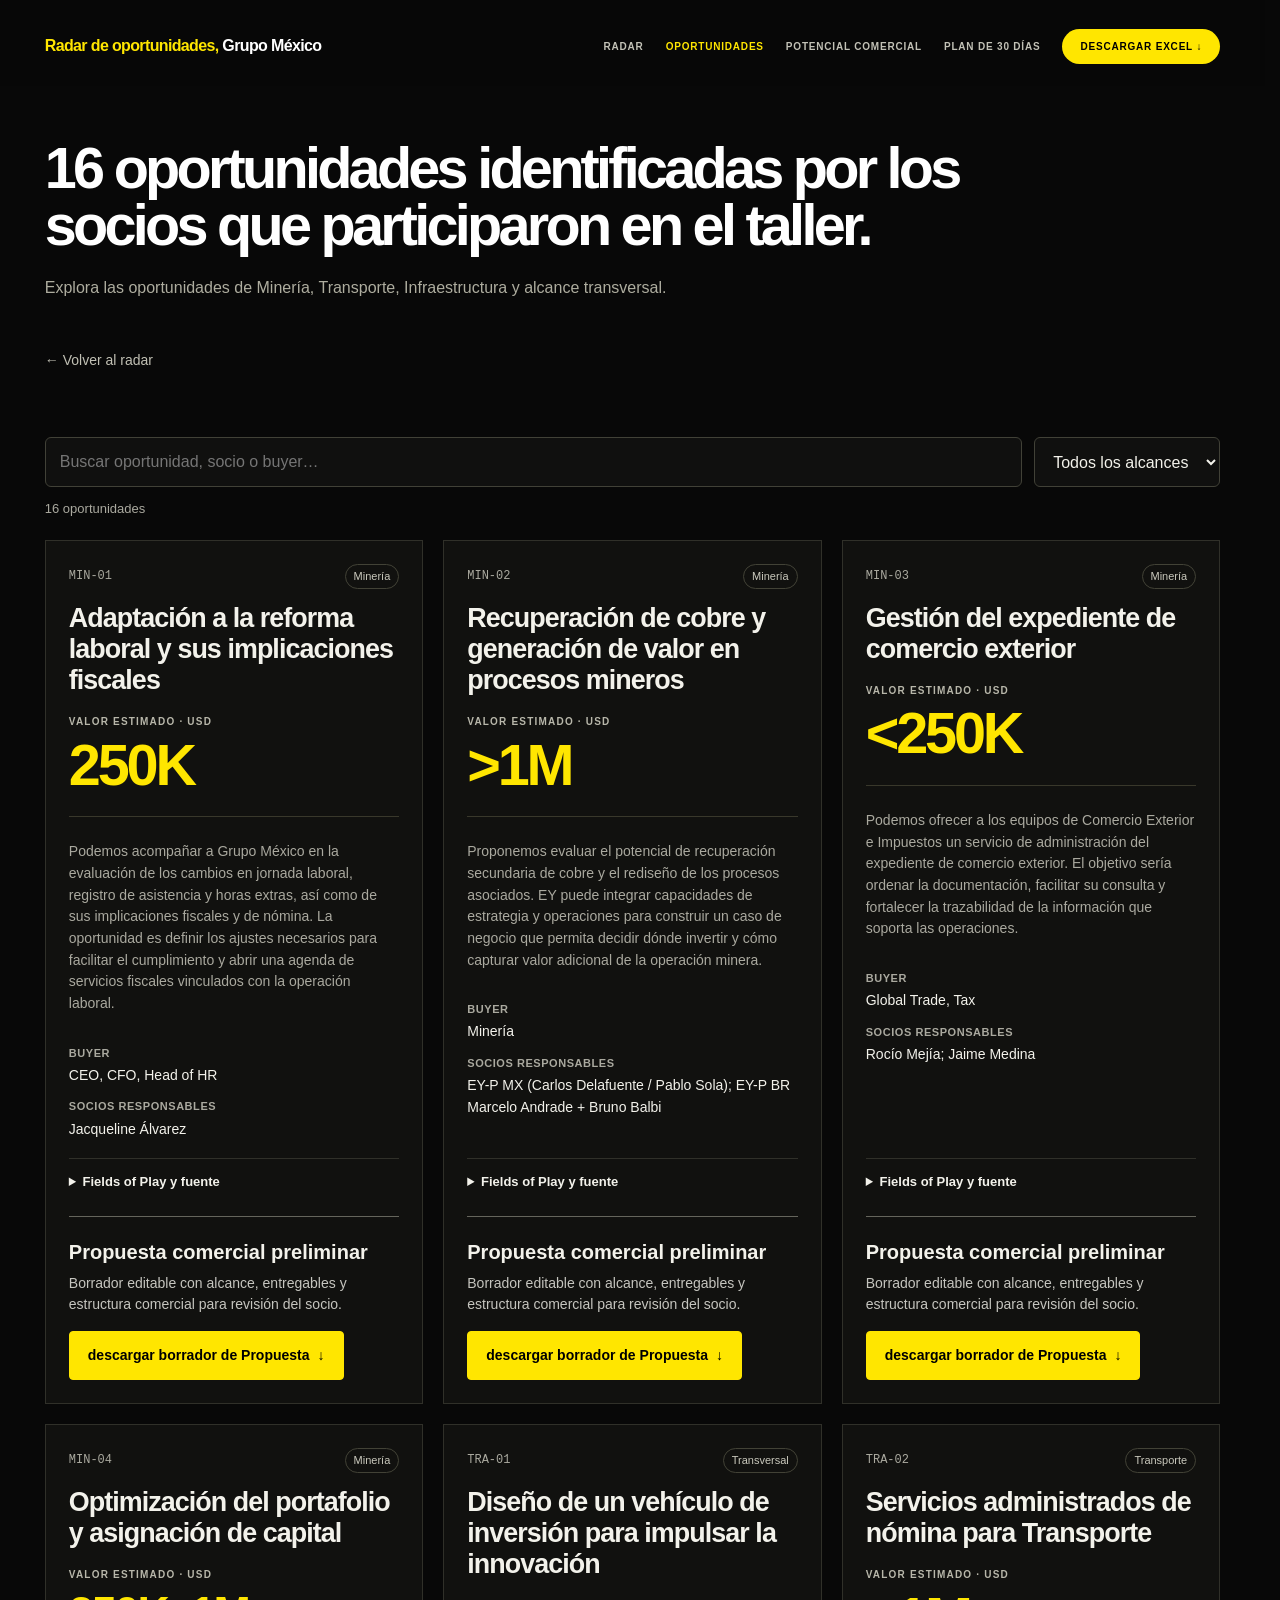
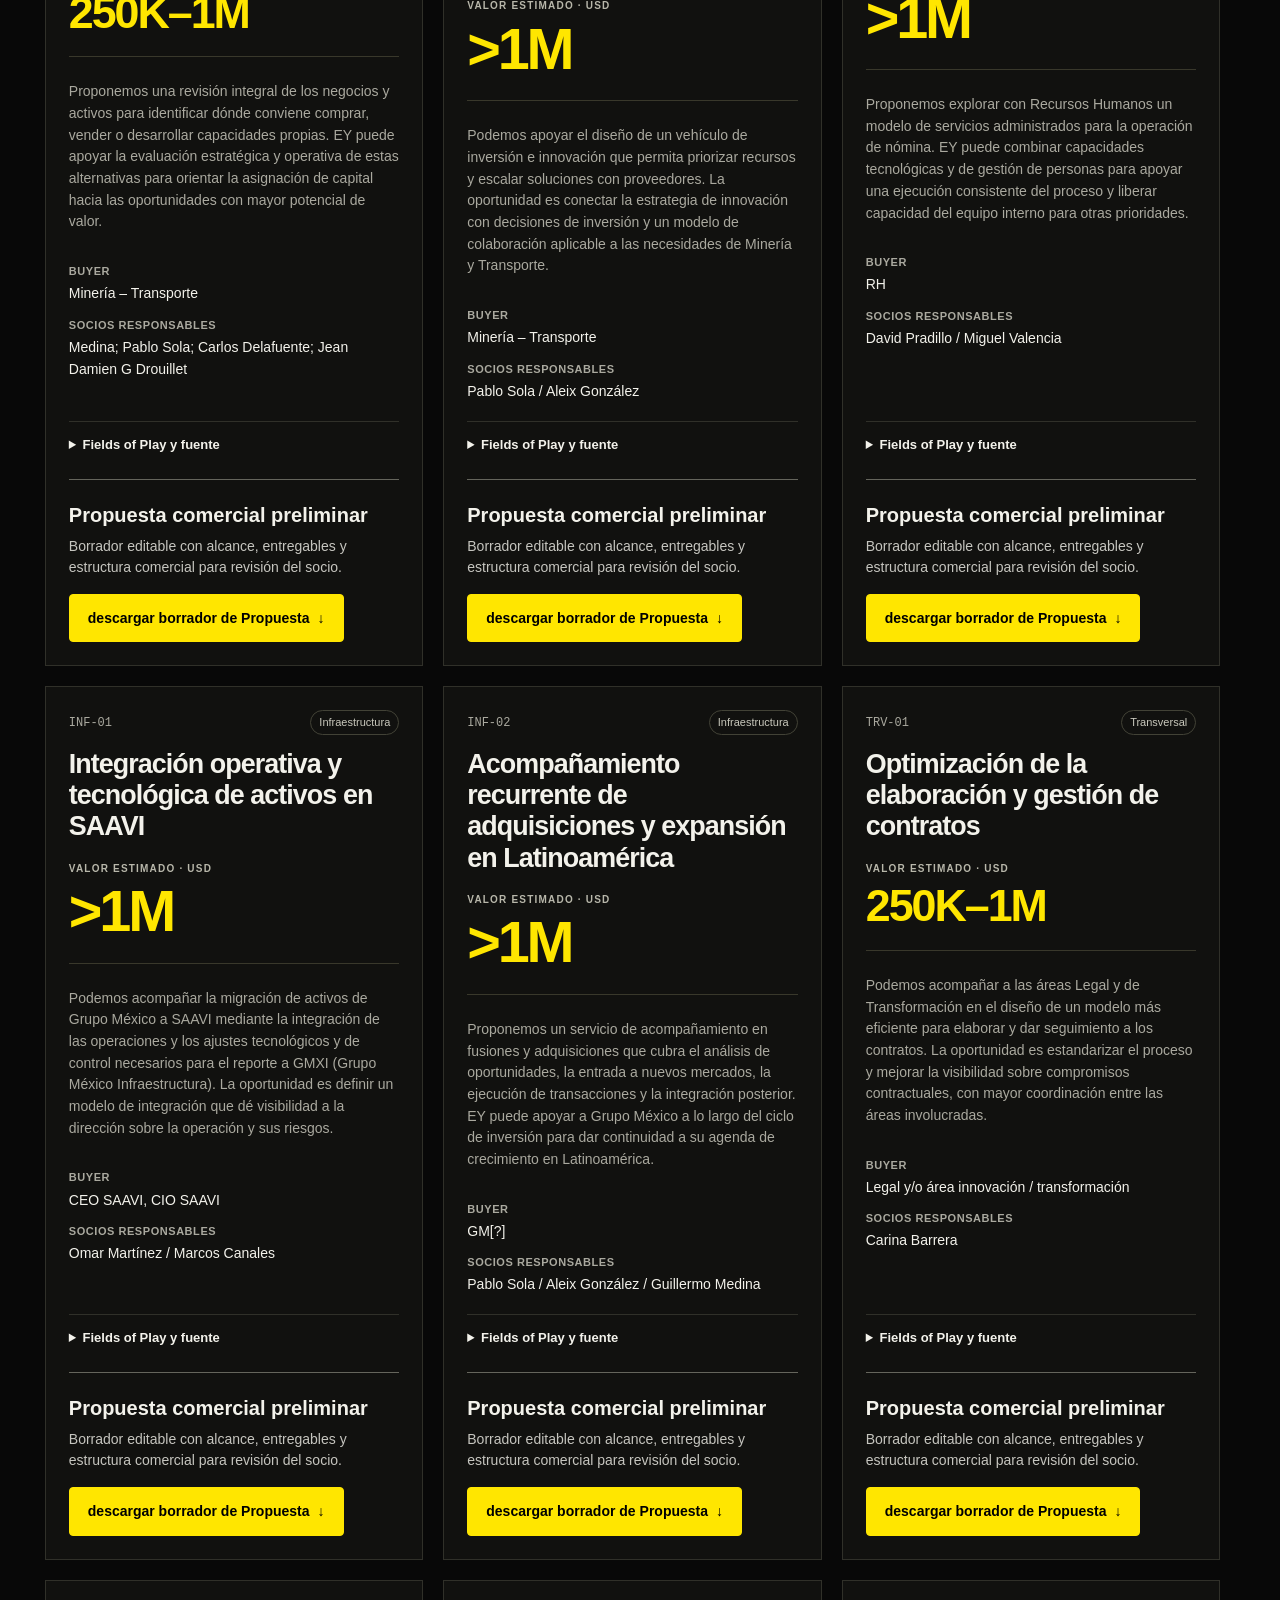
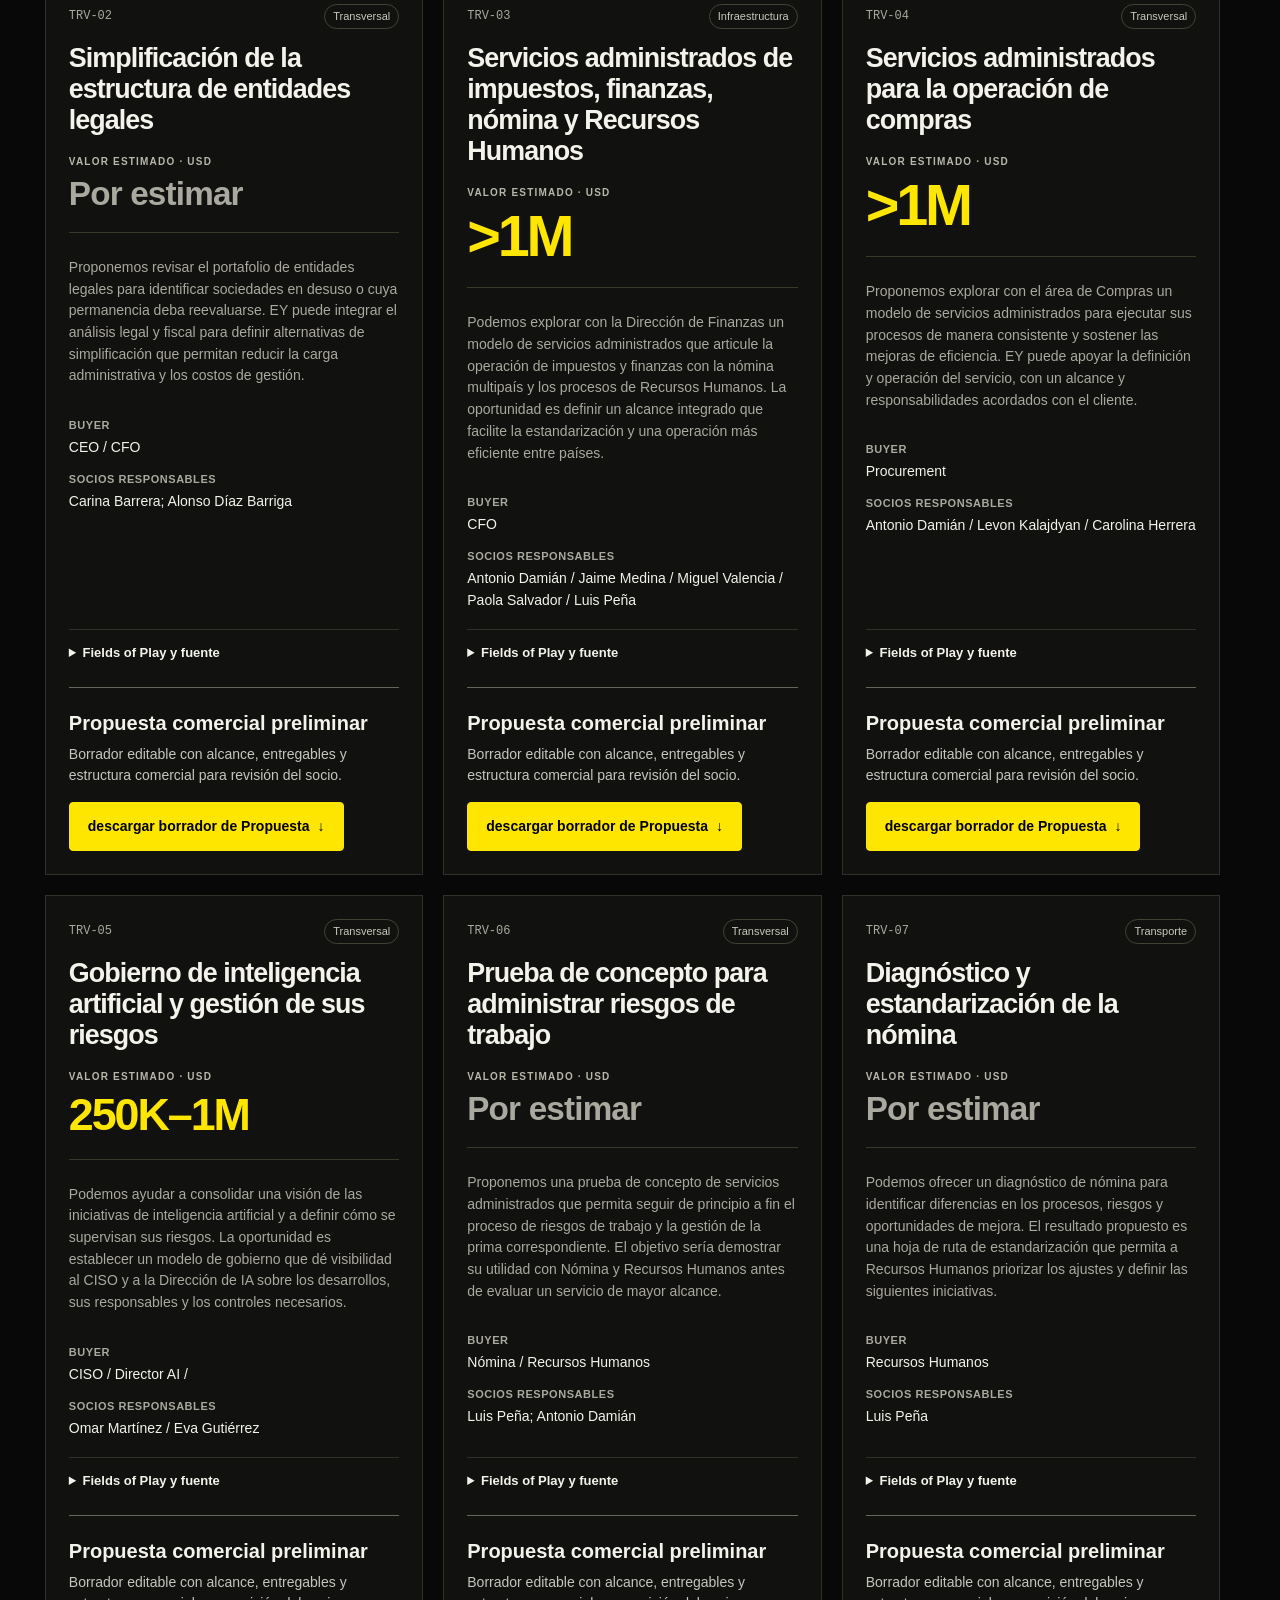
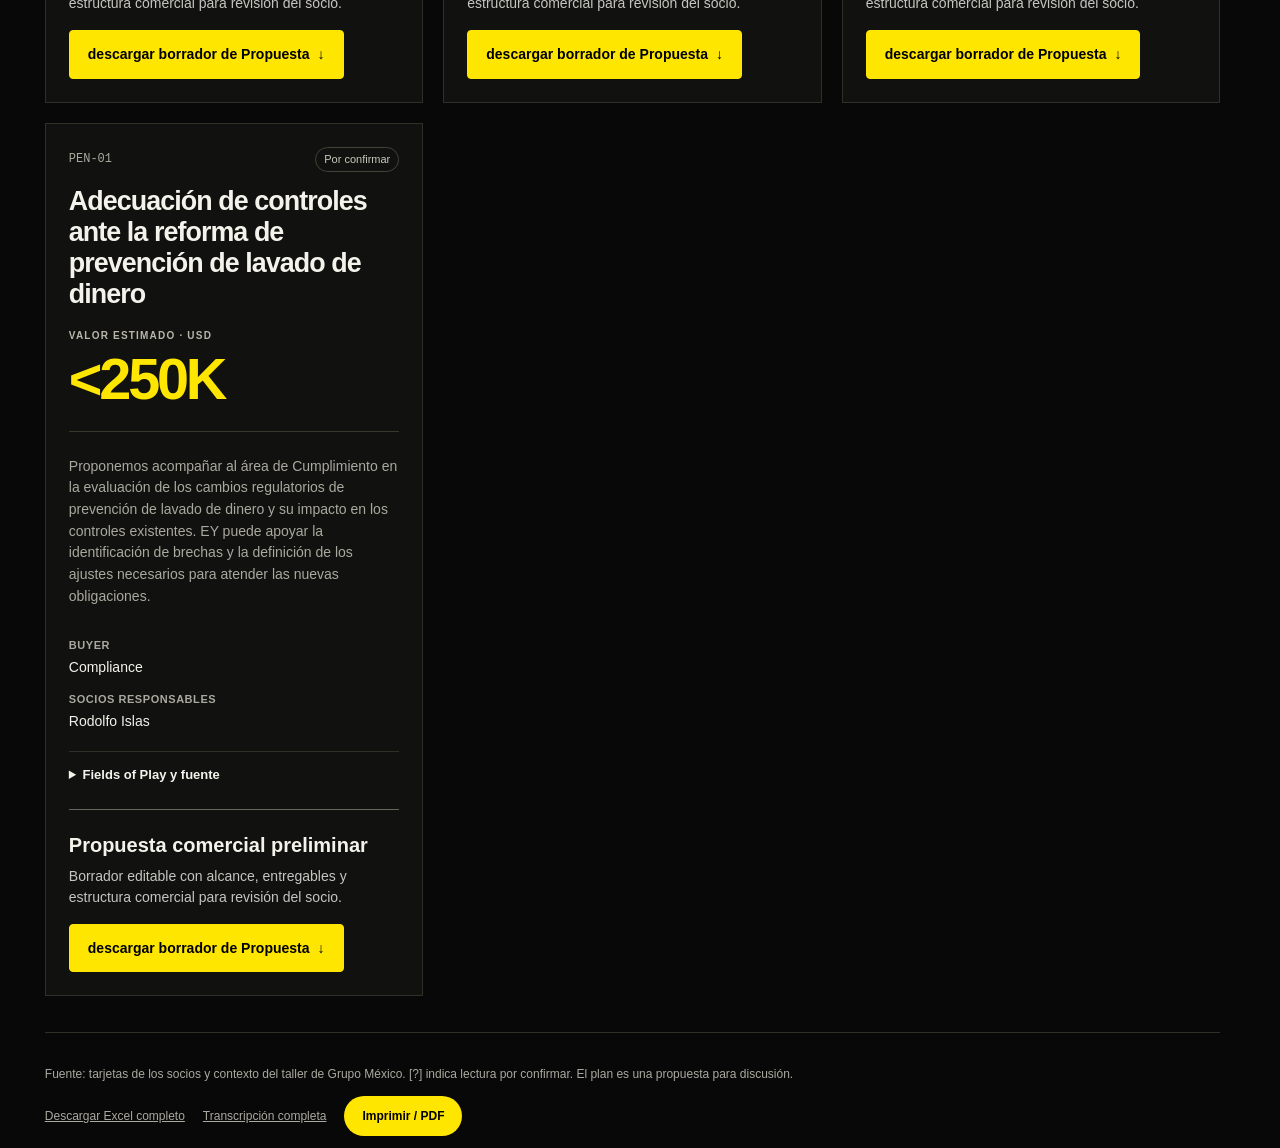
==== commit 53d2cbbd: "Actualizar socios de recuperación de cobre: Marcelo Andrade y Bruno Balbi" ====
--- a/Oportunidades_Grupo_Mexico.html
+++ b/Oportunidades_Grupo_Mexico.html
@@ -32,9 +32,9 @@
 <main class="wrap"><a class="back" href="index.html">← Volver al radar</a><section aria-label="Oportunidades identificadas"><div class="filters"><input id="search" type="search" aria-label="Buscar oportunidades" placeholder="Buscar oportunidad, socio o buyer…"><select id="division" aria-label="Filtrar por división"><option value="">Todos los alcances</option><option>Minería</option><option>Transporte</option><option>Infraestructura</option><option>Transversal</option><option>Por confirmar</option></select></div><div id="result" class="result" aria-live="polite">16 oportunidades</div><div class="opportunities"><article class="opportunity" id="MIN-01" data-search="min-01 minería reforma laboral cambio de horas laborales, lector digital, cap de horas extras, etc. puede ser nuestra entrada para servicios de tax. tax ceo, cfo, head of hr 250k jacqueline álvarez “cap” se conserva como aparece; confirmar su significado. valor estimado actualizado a 250k usd. img_1636.heic (izquierda, parcial); img_1648.heic (primera tarjeta, completa) adaptación a la reforma laboral y sus implicaciones fiscales podemos acompañar a grupo méxico en la evaluación de los cambios en jornada laboral, registro de asistencia y horas extras, así como de sus implicaciones fiscales y de nómina. la oportunidad es definir los ajustes necesarios para facilitar el cumplimiento y abrir una agenda de servicios fiscales vinculados con la operación laboral." data-division="Minería">
     <div class="op-top"><span class="rid">MIN-01</span><span class="scope-badge">Minería</span></div><h2>Adaptación a la reforma laboral y sus implicaciones fiscales</h2><div class="op-value"><span class="op-value-label">Valor estimado · USD</span><strong class="op-value-number" aria-label="250 mil dólares estadounidenses">250K</strong></div><p>Podemos acompañar a Grupo México en la evaluación de los cambios en jornada laboral, registro de asistencia y horas extras, así como de sus implicaciones fiscales y de nómina. La oportunidad es definir los ajustes necesarios para facilitar el cumplimiento y abrir una agenda de servicios fiscales vinculados con la operación laboral.</p>
     <dl><dt>Buyer</dt><dd>CEO, CFO, Head of HR</dd><dt>Socios responsables</dt><dd>Jacqueline Álvarez</dd></dl>
-    <details><summary>Fields of Play y fuente</summary><div class="detail"><p><b>Texto original de la tarjeta</b><br>Reforma laboral<br>Cambio de horas laborales, lector digital, cap de horas extras, etc. Puede ser nuestra entrada para servicios de Tax.</p><p><b>Fields of Play marcados</b><br>Tax</p><p><b>Observaciones de lectura</b><br>“Cap” se conserva como aparece; confirmar su significado. Valor estimado actualizado a 250K USD.</p><p><b>Fotos de origen</b><br>IMG_1636.HEIC (izquierda, parcial); IMG_1648.HEIC (primera tarjeta, completa)</p><a class="photo" href="imagenes/IMG_1636.jpg" target="_blank" rel="noopener">Abrir IMG_1636.HEIC</a><a class="photo" href="imagenes/IMG_1648.jpg" target="_blank" rel="noopener">Abrir IMG_1648.HEIC</a></div></details><div class="proposal-download"><h3>Propuesta comercial preliminar</h3><p>Borrador editable con alcance, entregables y estructura comercial para revisión del socio.</p><a class="proposal-link" href="propuestas/Propuesta_MIN-01.pptx" download="Propuesta_MIN-01.pptx">descargar borrador de Propuesta <span aria-hidden="true">↓</span></a></div></article><article class="opportunity" id="MIN-02" data-search="min-02 minería waste to value cobre recuperación secundaria de cobre; potencial rediseño de procesos. strategy &amp; transformation; supply chain &amp; operations minería alto &gt;1m ey-p mx (carlos delafuente / pablo sola); ey-p br marcelo andrade + consulting buyer contiene una división, sin cargo o persona. img_1636.heic (derecha); img_1648.heic (segunda tarjeta) recuperación de cobre y generación de valor en procesos mineros proponemos evaluar el potencial de recuperación secundaria de cobre y el rediseño de los procesos asociados. ey puede integrar capacidades de estrategia y operaciones para construir un caso de negocio que permita decidir dónde invertir y cómo capturar valor adicional de la operación minera." data-division="Minería">
+    <details><summary>Fields of Play y fuente</summary><div class="detail"><p><b>Texto original de la tarjeta</b><br>Reforma laboral<br>Cambio de horas laborales, lector digital, cap de horas extras, etc. Puede ser nuestra entrada para servicios de Tax.</p><p><b>Fields of Play marcados</b><br>Tax</p><p><b>Observaciones de lectura</b><br>“Cap” se conserva como aparece; confirmar su significado. Valor estimado actualizado a 250K USD.</p><p><b>Fotos de origen</b><br>IMG_1636.HEIC (izquierda, parcial); IMG_1648.HEIC (primera tarjeta, completa)</p><a class="photo" href="imagenes/IMG_1636.jpg" target="_blank" rel="noopener">Abrir IMG_1636.HEIC</a><a class="photo" href="imagenes/IMG_1648.jpg" target="_blank" rel="noopener">Abrir IMG_1648.HEIC</a></div></details><div class="proposal-download"><h3>Propuesta comercial preliminar</h3><p>Borrador editable con alcance, entregables y estructura comercial para revisión del socio.</p><a class="proposal-link" href="propuestas/Propuesta_MIN-01.pptx" download="Propuesta_MIN-01.pptx">descargar borrador de Propuesta <span aria-hidden="true">↓</span></a></div></article><article class="opportunity" id="MIN-02" data-search="min-02 minería waste to value cobre recuperación secundaria de cobre; potencial rediseño de procesos. strategy &amp; transformation; supply chain &amp; operations minería alto &gt;1m ey-p mx (carlos delafuente / pablo sola); ey-p br marcelo andrade + bruno balbi buyer contiene una división, sin cargo o persona. img_1636.heic (derecha); img_1648.heic (segunda tarjeta) recuperación de cobre y generación de valor en procesos mineros proponemos evaluar el potencial de recuperación secundaria de cobre y el rediseño de los procesos asociados. ey puede integrar capacidades de estrategia y operaciones para construir un caso de negocio que permita decidir dónde invertir y cómo capturar valor adicional de la operación minera." data-division="Minería">
     <div class="op-top"><span class="rid">MIN-02</span><span class="scope-badge">Minería</span></div><h2>Recuperación de cobre y generación de valor en procesos mineros</h2><div class="op-value"><span class="op-value-label">Valor estimado · USD</span><strong class="op-value-number" aria-label="Más de un millón de dólares estadounidenses">&gt;1M</strong></div><p>Proponemos evaluar el potencial de recuperación secundaria de cobre y el rediseño de los procesos asociados. EY puede integrar capacidades de estrategia y operaciones para construir un caso de negocio que permita decidir dónde invertir y cómo capturar valor adicional de la operación minera.</p>
-    <dl><dt>Buyer</dt><dd>Minería</dd><dt>Socios responsables</dt><dd>EY-P MX (Carlos Delafuente / Pablo Sola); EY-P BR Marcelo Andrade + Consulting</dd></dl>
+    <dl><dt>Buyer</dt><dd>Minería</dd><dt>Socios responsables</dt><dd>EY-P MX (Carlos Delafuente / Pablo Sola); EY-P BR Marcelo Andrade + Bruno Balbi</dd></dl>
     <details><summary>Fields of Play y fuente</summary><div class="detail"><p><b>Texto original de la tarjeta</b><br>Waste to Value Cobre<br>Recuperación secundaria de cobre; potencial rediseño de procesos.</p><p><b>Fields of Play marcados</b><br>Strategy &amp; Transformation; Supply Chain &amp; Operations</p><p><b>Observaciones de lectura</b><br>Buyer contiene una división, sin cargo o persona.</p><p><b>Fotos de origen</b><br>IMG_1636.HEIC (derecha); IMG_1648.HEIC (segunda tarjeta)</p><a class="photo" href="imagenes/IMG_1636.jpg" target="_blank" rel="noopener">Abrir IMG_1636.HEIC</a><a class="photo" href="imagenes/IMG_1648.jpg" target="_blank" rel="noopener">Abrir IMG_1648.HEIC</a></div></details><div class="proposal-download"><h3>Propuesta comercial preliminar</h3><p>Borrador editable con alcance, entregables y estructura comercial para revisión del socio.</p><a class="proposal-link" href="propuestas/Propuesta_MIN-02.pptx" download="Propuesta_MIN-02.pptx">descargar borrador de Propuesta <span aria-hidden="true">↓</span></a></div></article><article class="opportunity" id="MIN-03" data-search="min-03 minería gestión del expediente de comercio exterior technology; tax global trade, tax rocío mejía; jaime medina clasificación y responsables actualizados según la reunión de seguimiento. buyer: global trade y tax; persona por confirmar. contacto mencionado: héctor de la paz (ferromex); asociación con esta oportunidad por confirmar." data-division="Minería">
     <div class="op-top"><span class="rid">MIN-03</span><span class="scope-badge">Minería</span></div><h2>Gestión del expediente de comercio exterior</h2><div class="op-value"><span class="op-value-label">Valor estimado · USD</span><strong class="op-value-number" aria-label="Menos de 250 mil dólares estadounidenses">&lt;250K</strong></div><p>Podemos ofrecer a los equipos de Comercio Exterior e Impuestos un servicio de administración del expediente de comercio exterior. El objetivo sería ordenar la documentación, facilitar su consulta y fortalecer la trazabilidad de la información que soporta las operaciones.</p>
     <dl><dt>Buyer</dt><dd>Global Trade, Tax</dd><dt>Socios responsables</dt><dd>Rocío Mejía; Jaime Medina</dd></dl>
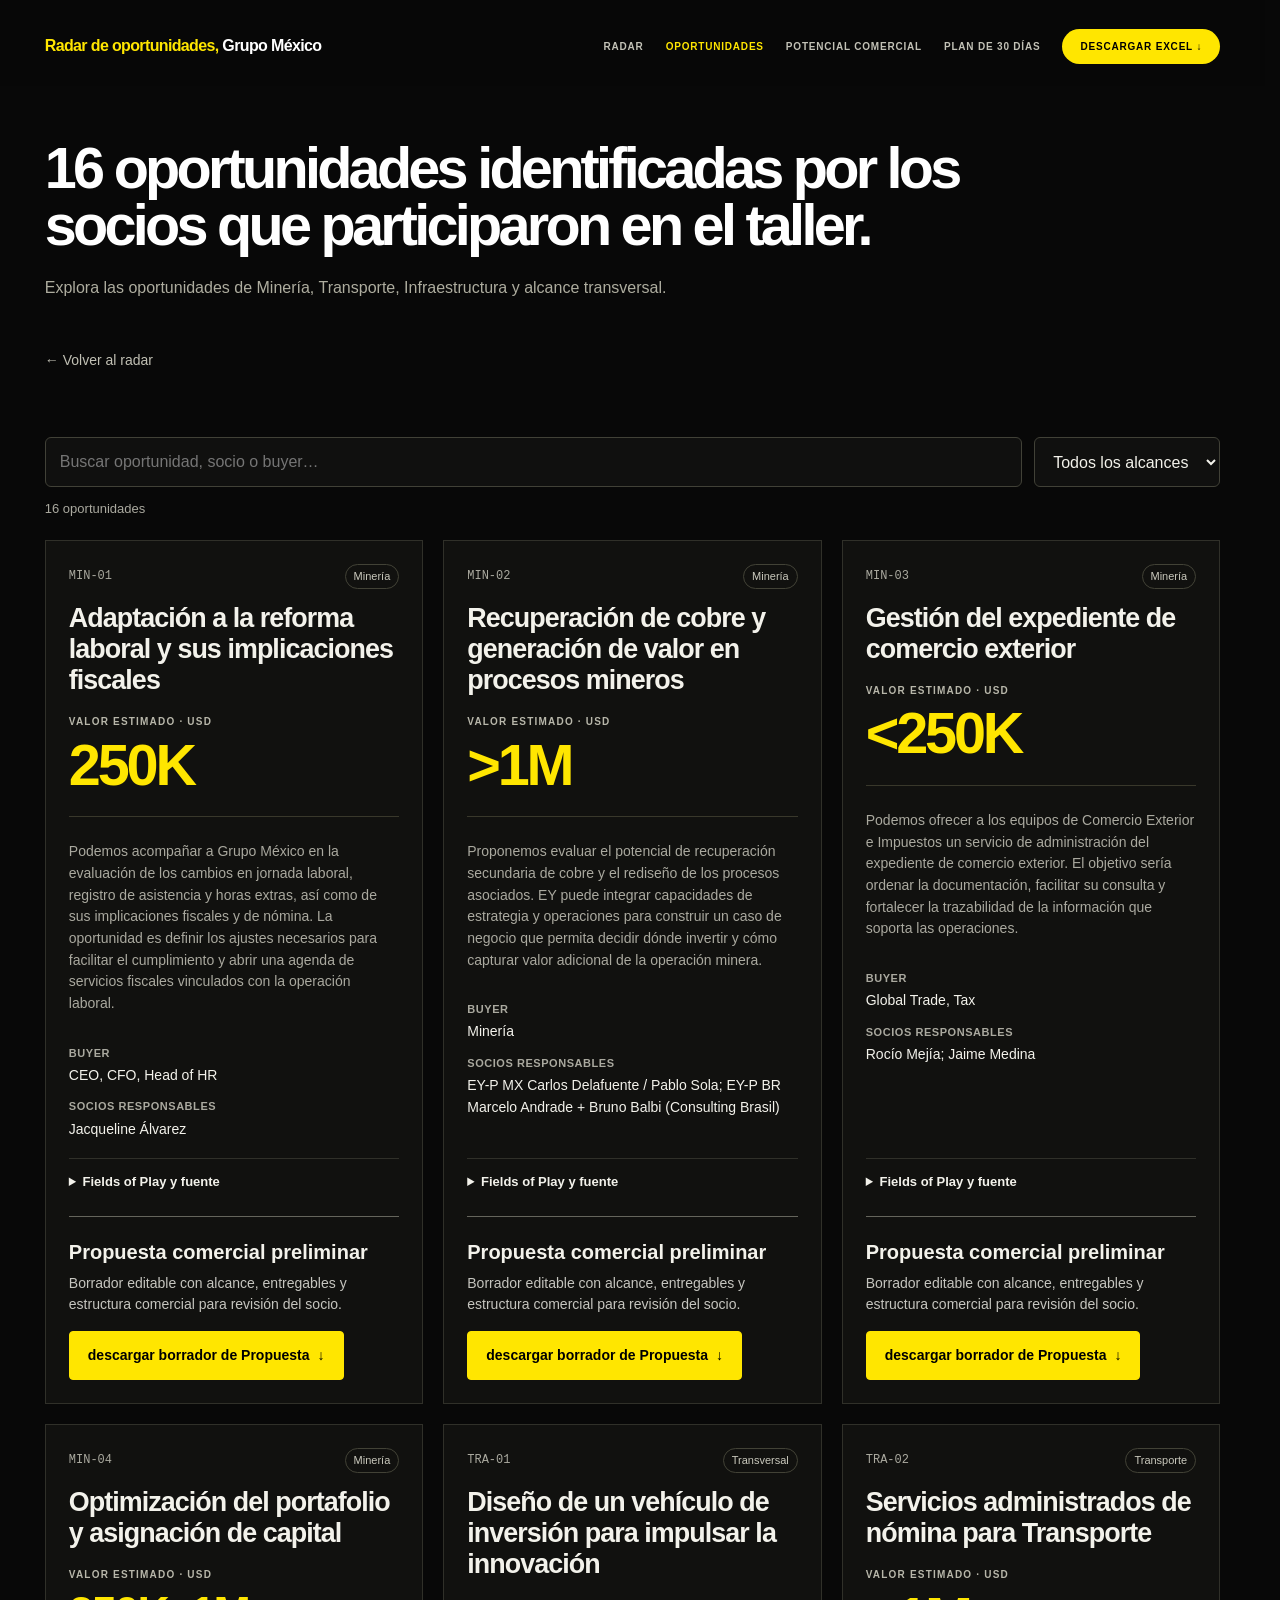
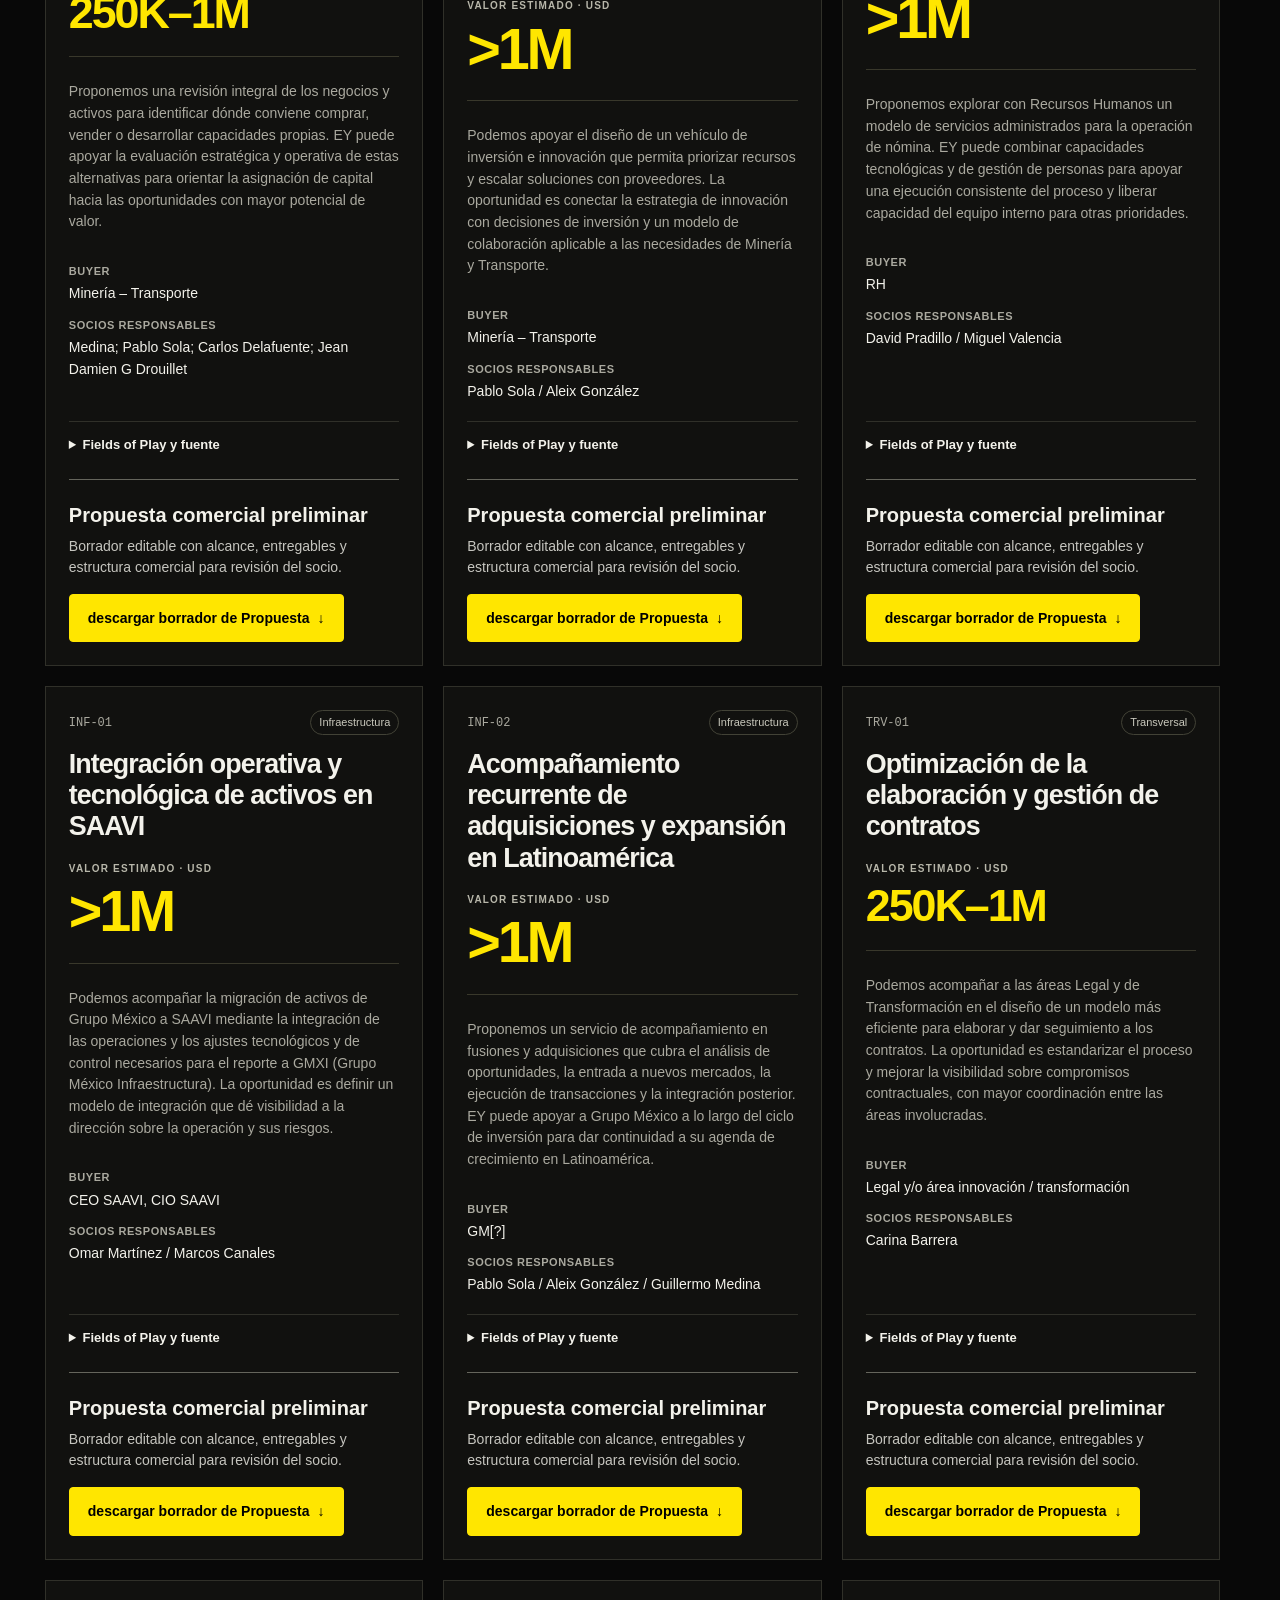
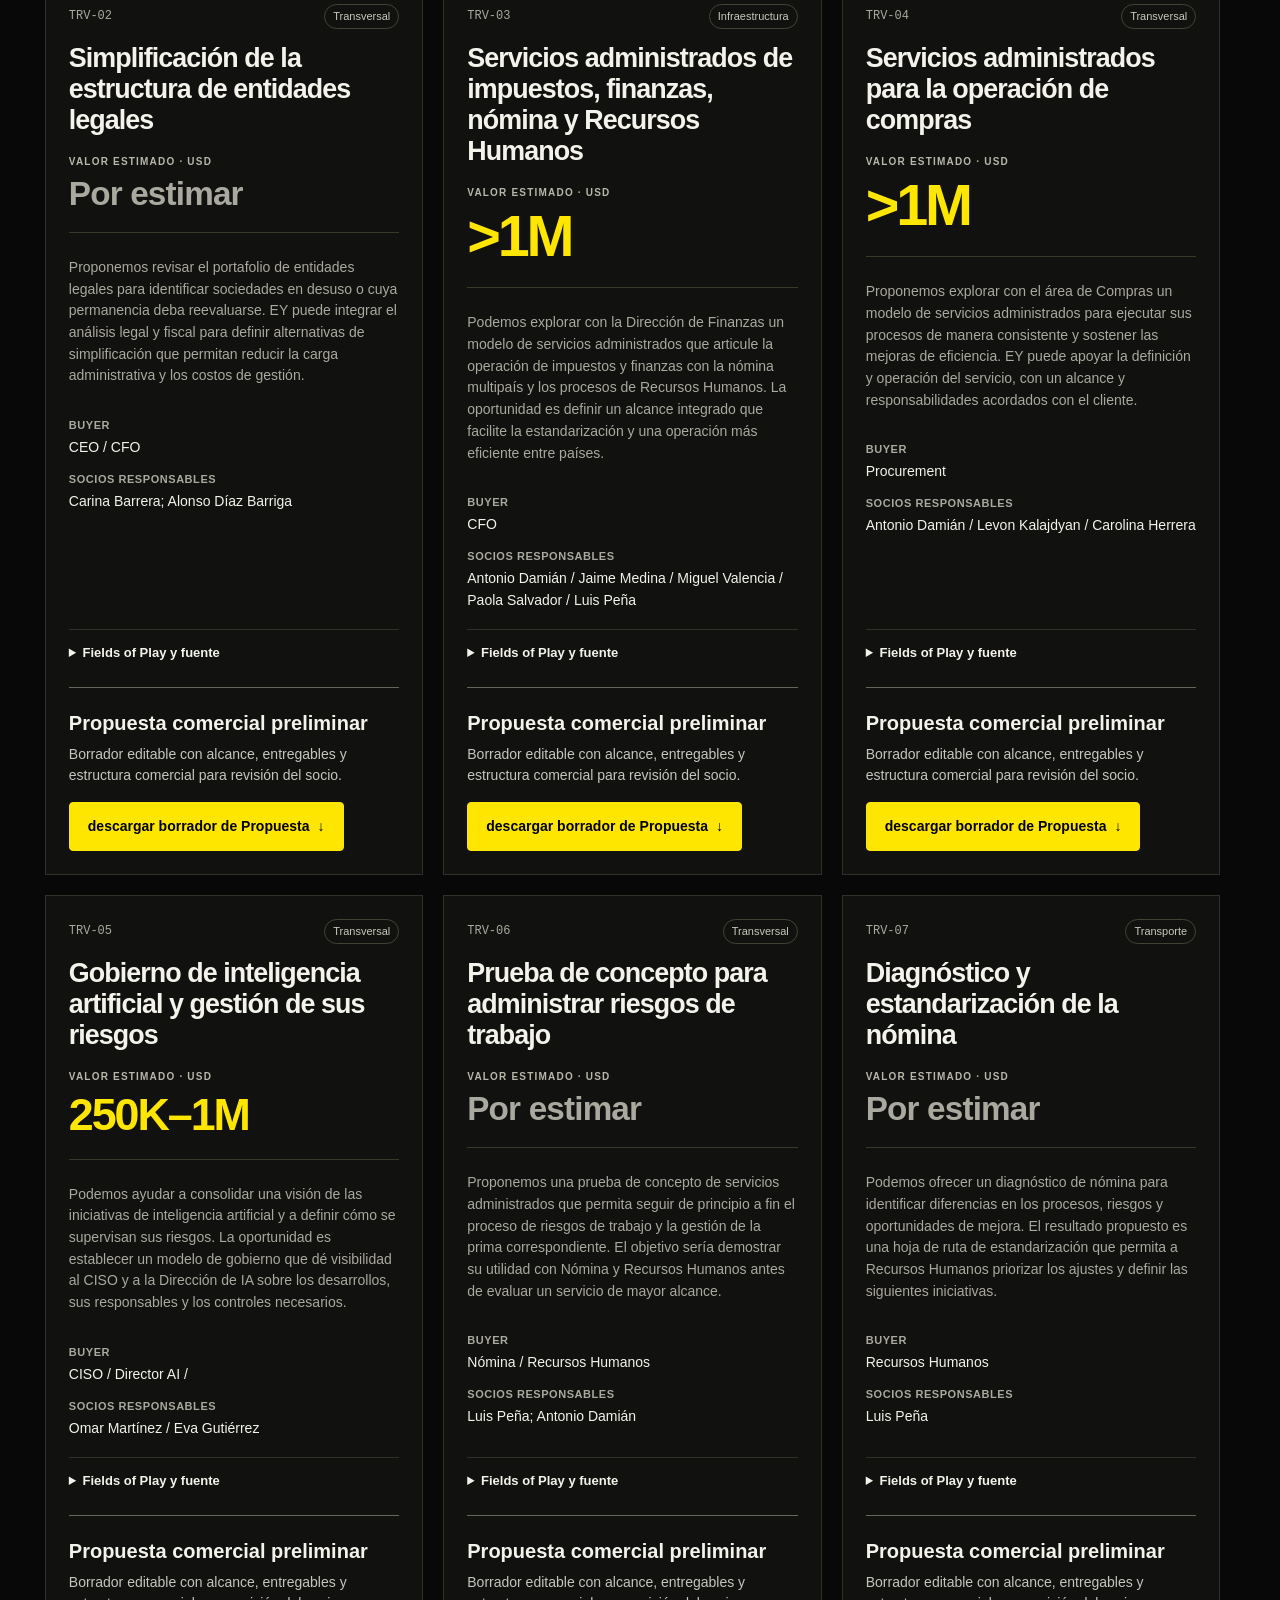
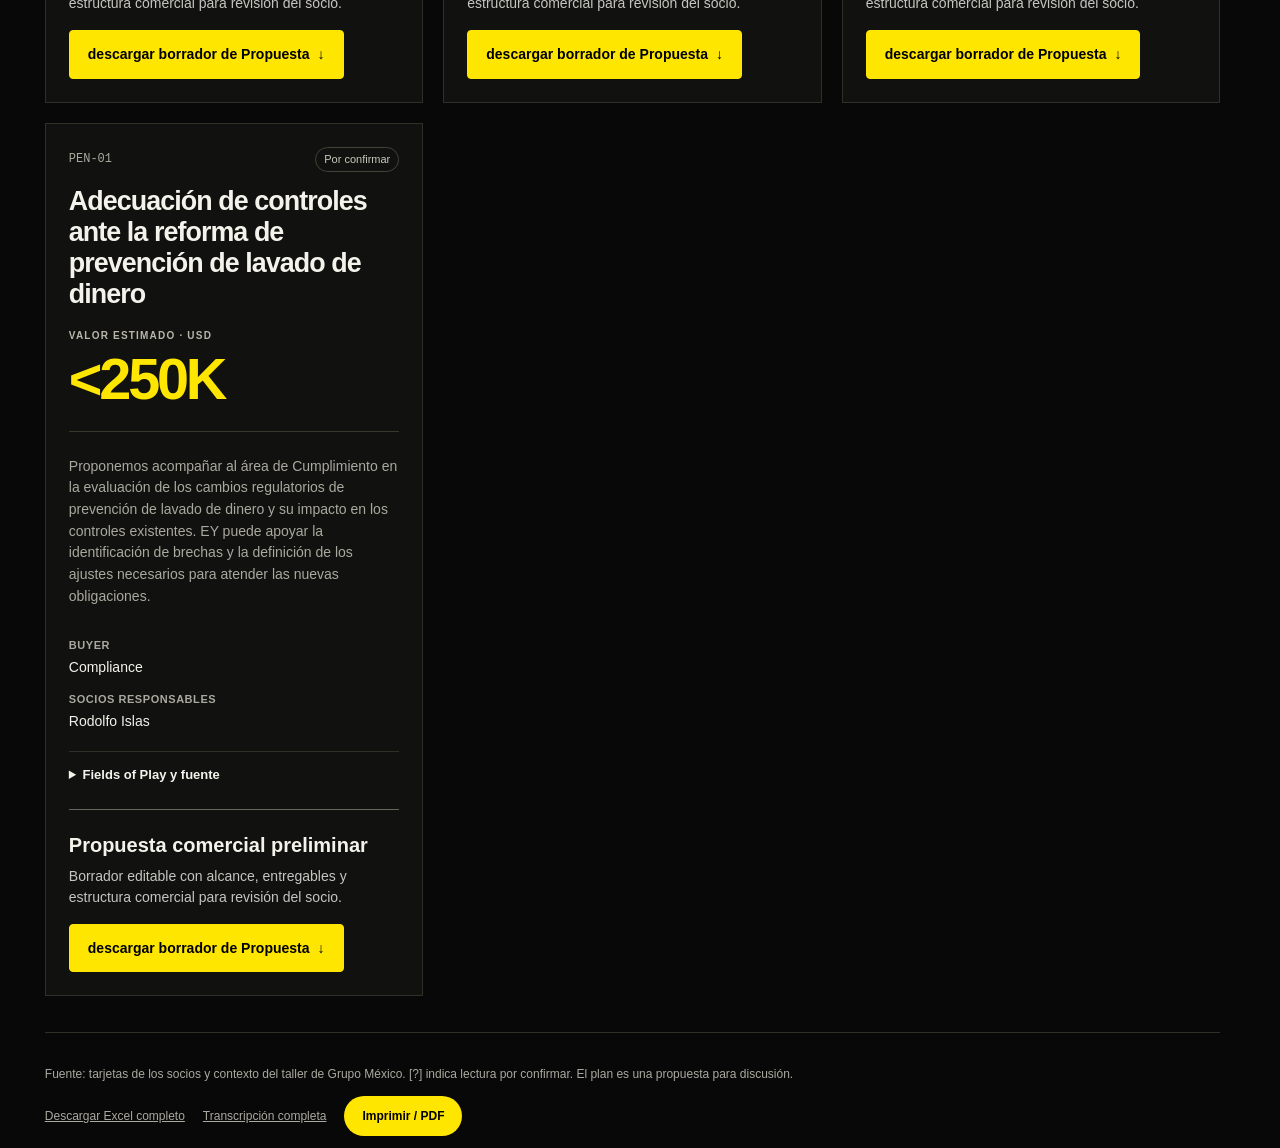
==== commit e797a4c3: "Actualizar socios de recuperación de cobre: Marcelo Andrade y Bruno Balbi" ====
--- a/Oportunidades_Grupo_Mexico.html
+++ b/Oportunidades_Grupo_Mexico.html
@@ -32,9 +32,9 @@
 <main class="wrap"><a class="back" href="index.html">← Volver al radar</a><section aria-label="Oportunidades identificadas"><div class="filters"><input id="search" type="search" aria-label="Buscar oportunidades" placeholder="Buscar oportunidad, socio o buyer…"><select id="division" aria-label="Filtrar por división"><option value="">Todos los alcances</option><option>Minería</option><option>Transporte</option><option>Infraestructura</option><option>Transversal</option><option>Por confirmar</option></select></div><div id="result" class="result" aria-live="polite">16 oportunidades</div><div class="opportunities"><article class="opportunity" id="MIN-01" data-search="min-01 minería reforma laboral cambio de horas laborales, lector digital, cap de horas extras, etc. puede ser nuestra entrada para servicios de tax. tax ceo, cfo, head of hr 250k jacqueline álvarez “cap” se conserva como aparece; confirmar su significado. valor estimado actualizado a 250k usd. img_1636.heic (izquierda, parcial); img_1648.heic (primera tarjeta, completa) adaptación a la reforma laboral y sus implicaciones fiscales podemos acompañar a grupo méxico en la evaluación de los cambios en jornada laboral, registro de asistencia y horas extras, así como de sus implicaciones fiscales y de nómina. la oportunidad es definir los ajustes necesarios para facilitar el cumplimiento y abrir una agenda de servicios fiscales vinculados con la operación laboral." data-division="Minería">
     <div class="op-top"><span class="rid">MIN-01</span><span class="scope-badge">Minería</span></div><h2>Adaptación a la reforma laboral y sus implicaciones fiscales</h2><div class="op-value"><span class="op-value-label">Valor estimado · USD</span><strong class="op-value-number" aria-label="250 mil dólares estadounidenses">250K</strong></div><p>Podemos acompañar a Grupo México en la evaluación de los cambios en jornada laboral, registro de asistencia y horas extras, así como de sus implicaciones fiscales y de nómina. La oportunidad es definir los ajustes necesarios para facilitar el cumplimiento y abrir una agenda de servicios fiscales vinculados con la operación laboral.</p>
     <dl><dt>Buyer</dt><dd>CEO, CFO, Head of HR</dd><dt>Socios responsables</dt><dd>Jacqueline Álvarez</dd></dl>
-    <details><summary>Fields of Play y fuente</summary><div class="detail"><p><b>Texto original de la tarjeta</b><br>Reforma laboral<br>Cambio de horas laborales, lector digital, cap de horas extras, etc. Puede ser nuestra entrada para servicios de Tax.</p><p><b>Fields of Play marcados</b><br>Tax</p><p><b>Observaciones de lectura</b><br>“Cap” se conserva como aparece; confirmar su significado. Valor estimado actualizado a 250K USD.</p><p><b>Fotos de origen</b><br>IMG_1636.HEIC (izquierda, parcial); IMG_1648.HEIC (primera tarjeta, completa)</p><a class="photo" href="imagenes/IMG_1636.jpg" target="_blank" rel="noopener">Abrir IMG_1636.HEIC</a><a class="photo" href="imagenes/IMG_1648.jpg" target="_blank" rel="noopener">Abrir IMG_1648.HEIC</a></div></details><div class="proposal-download"><h3>Propuesta comercial preliminar</h3><p>Borrador editable con alcance, entregables y estructura comercial para revisión del socio.</p><a class="proposal-link" href="propuestas/Propuesta_MIN-01.pptx" download="Propuesta_MIN-01.pptx">descargar borrador de Propuesta <span aria-hidden="true">↓</span></a></div></article><article class="opportunity" id="MIN-02" data-search="min-02 minería waste to value cobre recuperación secundaria de cobre; potencial rediseño de procesos. strategy &amp; transformation; supply chain &amp; operations minería alto &gt;1m ey-p mx (carlos delafuente / pablo sola); ey-p br marcelo andrade + bruno balbi buyer contiene una división, sin cargo o persona. img_1636.heic (derecha); img_1648.heic (segunda tarjeta) recuperación de cobre y generación de valor en procesos mineros proponemos evaluar el potencial de recuperación secundaria de cobre y el rediseño de los procesos asociados. ey puede integrar capacidades de estrategia y operaciones para construir un caso de negocio que permita decidir dónde invertir y cómo capturar valor adicional de la operación minera." data-division="Minería">
+    <details><summary>Fields of Play y fuente</summary><div class="detail"><p><b>Texto original de la tarjeta</b><br>Reforma laboral<br>Cambio de horas laborales, lector digital, cap de horas extras, etc. Puede ser nuestra entrada para servicios de Tax.</p><p><b>Fields of Play marcados</b><br>Tax</p><p><b>Observaciones de lectura</b><br>“Cap” se conserva como aparece; confirmar su significado. Valor estimado actualizado a 250K USD.</p><p><b>Fotos de origen</b><br>IMG_1636.HEIC (izquierda, parcial); IMG_1648.HEIC (primera tarjeta, completa)</p><a class="photo" href="imagenes/IMG_1636.jpg" target="_blank" rel="noopener">Abrir IMG_1636.HEIC</a><a class="photo" href="imagenes/IMG_1648.jpg" target="_blank" rel="noopener">Abrir IMG_1648.HEIC</a></div></details><div class="proposal-download"><h3>Propuesta comercial preliminar</h3><p>Borrador editable con alcance, entregables y estructura comercial para revisión del socio.</p><a class="proposal-link" href="propuestas/Propuesta_MIN-01.pptx" download="Propuesta_MIN-01.pptx">descargar borrador de Propuesta <span aria-hidden="true">↓</span></a></div></article><article class="opportunity" id="MIN-02" data-search="min-02 minería waste to value cobre recuperación secundaria de cobre; potencial rediseño de procesos. strategy &amp; transformation; supply chain &amp; operations minería alto &gt;1m ey-p mx carlos delafuente / pablo sola; ey-p br marcelo andrade + bruno balbi (consulting brasil) buyer contiene una división, sin cargo o persona. img_1636.heic (derecha); img_1648.heic (segunda tarjeta) recuperación de cobre y generación de valor en procesos mineros proponemos evaluar el potencial de recuperación secundaria de cobre y el rediseño de los procesos asociados. ey puede integrar capacidades de estrategia y operaciones para construir un caso de negocio que permita decidir dónde invertir y cómo capturar valor adicional de la operación minera." data-division="Minería">
     <div class="op-top"><span class="rid">MIN-02</span><span class="scope-badge">Minería</span></div><h2>Recuperación de cobre y generación de valor en procesos mineros</h2><div class="op-value"><span class="op-value-label">Valor estimado · USD</span><strong class="op-value-number" aria-label="Más de un millón de dólares estadounidenses">&gt;1M</strong></div><p>Proponemos evaluar el potencial de recuperación secundaria de cobre y el rediseño de los procesos asociados. EY puede integrar capacidades de estrategia y operaciones para construir un caso de negocio que permita decidir dónde invertir y cómo capturar valor adicional de la operación minera.</p>
-    <dl><dt>Buyer</dt><dd>Minería</dd><dt>Socios responsables</dt><dd>EY-P MX (Carlos Delafuente / Pablo Sola); EY-P BR Marcelo Andrade + Bruno Balbi</dd></dl>
+    <dl><dt>Buyer</dt><dd>Minería</dd><dt>Socios responsables</dt><dd>EY-P MX Carlos Delafuente / Pablo Sola; EY-P BR Marcelo Andrade + Bruno Balbi (Consulting Brasil)</dd></dl>
     <details><summary>Fields of Play y fuente</summary><div class="detail"><p><b>Texto original de la tarjeta</b><br>Waste to Value Cobre<br>Recuperación secundaria de cobre; potencial rediseño de procesos.</p><p><b>Fields of Play marcados</b><br>Strategy &amp; Transformation; Supply Chain &amp; Operations</p><p><b>Observaciones de lectura</b><br>Buyer contiene una división, sin cargo o persona.</p><p><b>Fotos de origen</b><br>IMG_1636.HEIC (derecha); IMG_1648.HEIC (segunda tarjeta)</p><a class="photo" href="imagenes/IMG_1636.jpg" target="_blank" rel="noopener">Abrir IMG_1636.HEIC</a><a class="photo" href="imagenes/IMG_1648.jpg" target="_blank" rel="noopener">Abrir IMG_1648.HEIC</a></div></details><div class="proposal-download"><h3>Propuesta comercial preliminar</h3><p>Borrador editable con alcance, entregables y estructura comercial para revisión del socio.</p><a class="proposal-link" href="propuestas/Propuesta_MIN-02.pptx" download="Propuesta_MIN-02.pptx">descargar borrador de Propuesta <span aria-hidden="true">↓</span></a></div></article><article class="opportunity" id="MIN-03" data-search="min-03 minería gestión del expediente de comercio exterior technology; tax global trade, tax rocío mejía; jaime medina clasificación y responsables actualizados según la reunión de seguimiento. buyer: global trade y tax; persona por confirmar. contacto mencionado: héctor de la paz (ferromex); asociación con esta oportunidad por confirmar." data-division="Minería">
     <div class="op-top"><span class="rid">MIN-03</span><span class="scope-badge">Minería</span></div><h2>Gestión del expediente de comercio exterior</h2><div class="op-value"><span class="op-value-label">Valor estimado · USD</span><strong class="op-value-number" aria-label="Menos de 250 mil dólares estadounidenses">&lt;250K</strong></div><p>Podemos ofrecer a los equipos de Comercio Exterior e Impuestos un servicio de administración del expediente de comercio exterior. El objetivo sería ordenar la documentación, facilitar su consulta y fortalecer la trazabilidad de la información que soporta las operaciones.</p>
     <dl><dt>Buyer</dt><dd>Global Trade, Tax</dd><dt>Socios responsables</dt><dd>Rocío Mejía; Jaime Medina</dd></dl>
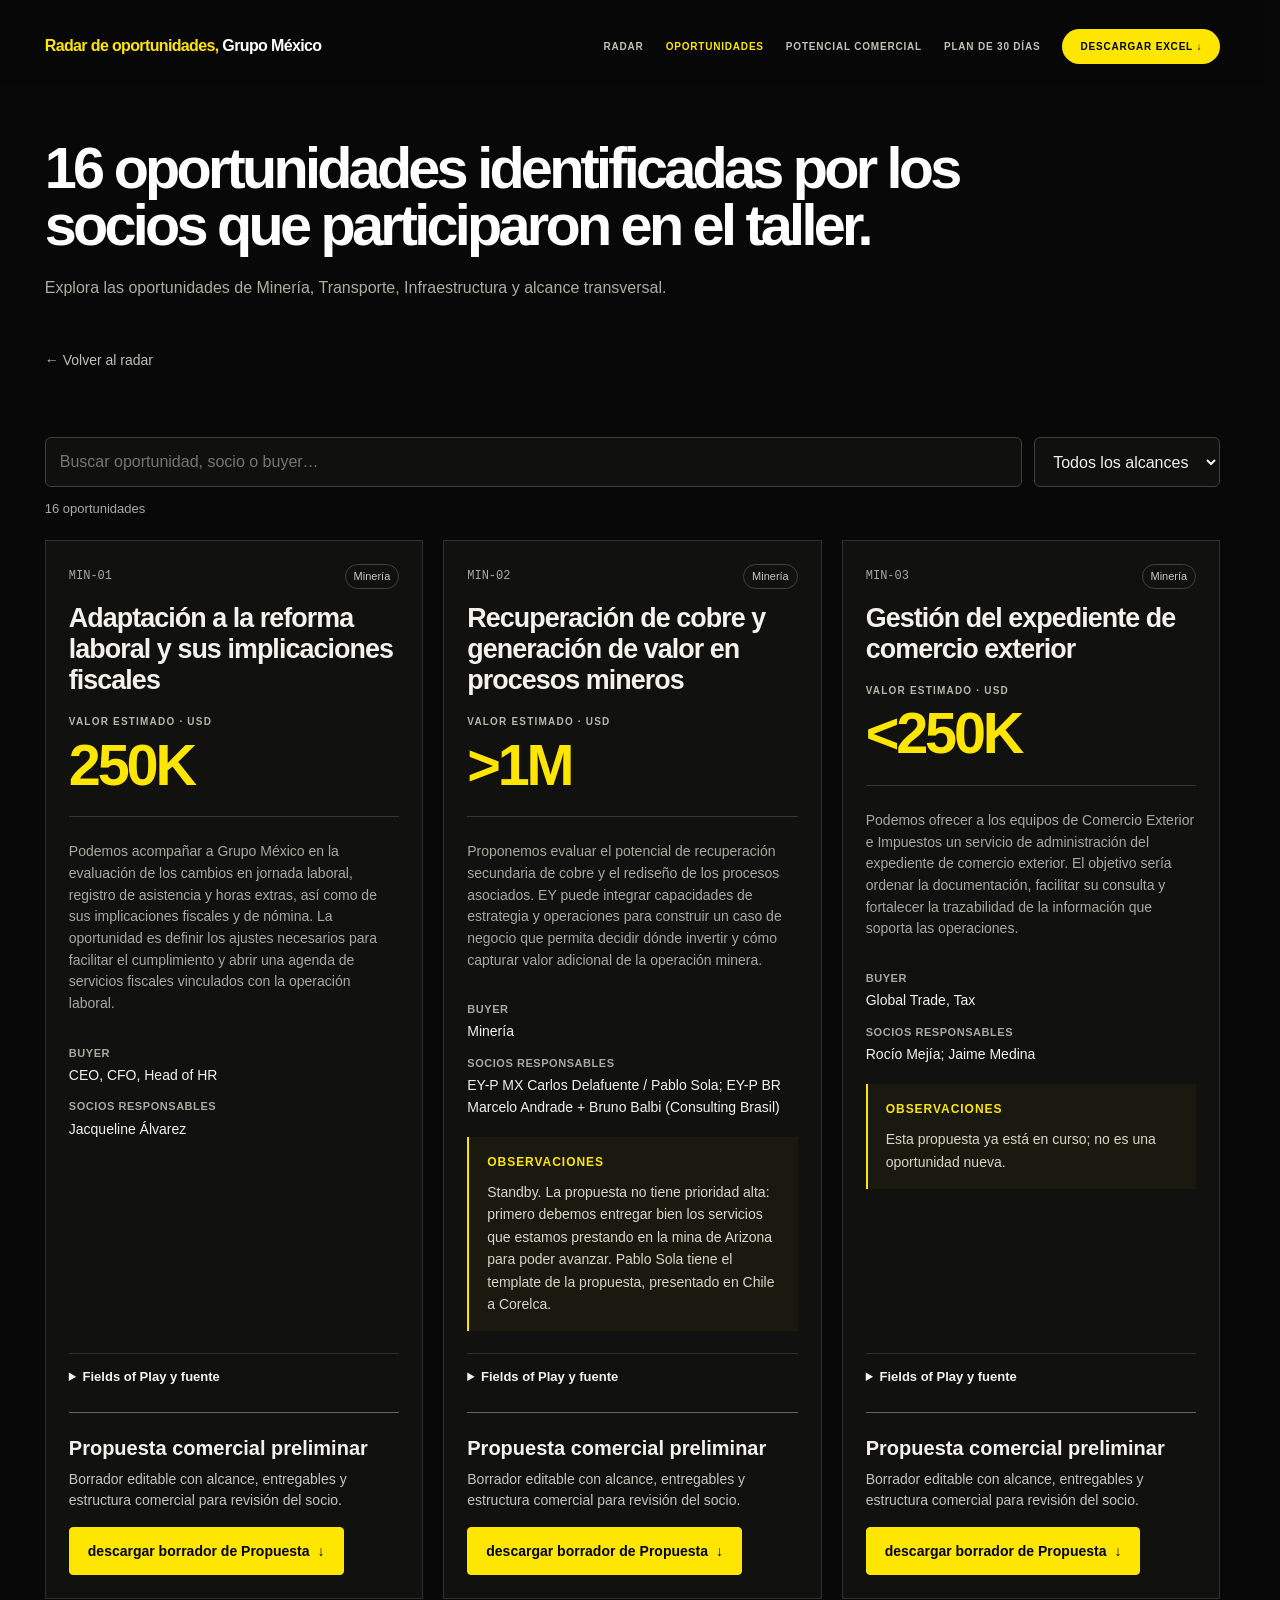
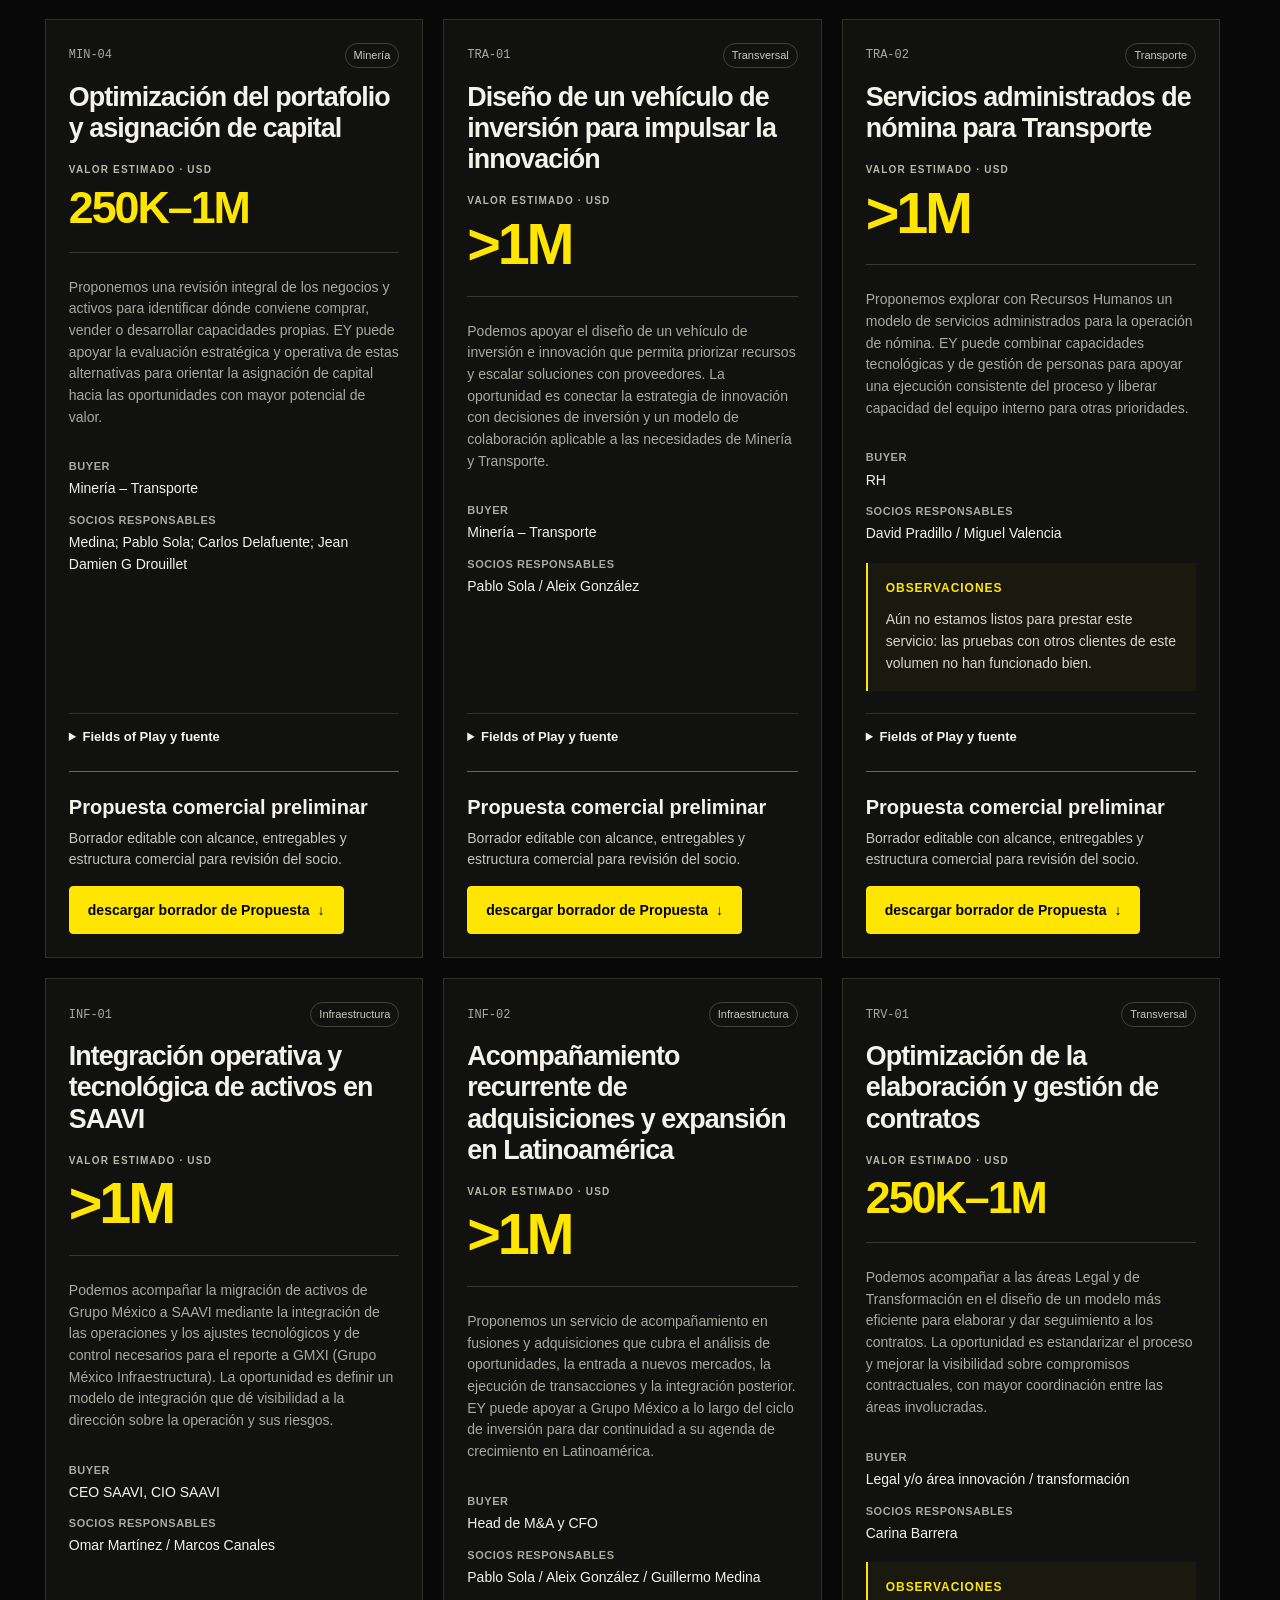
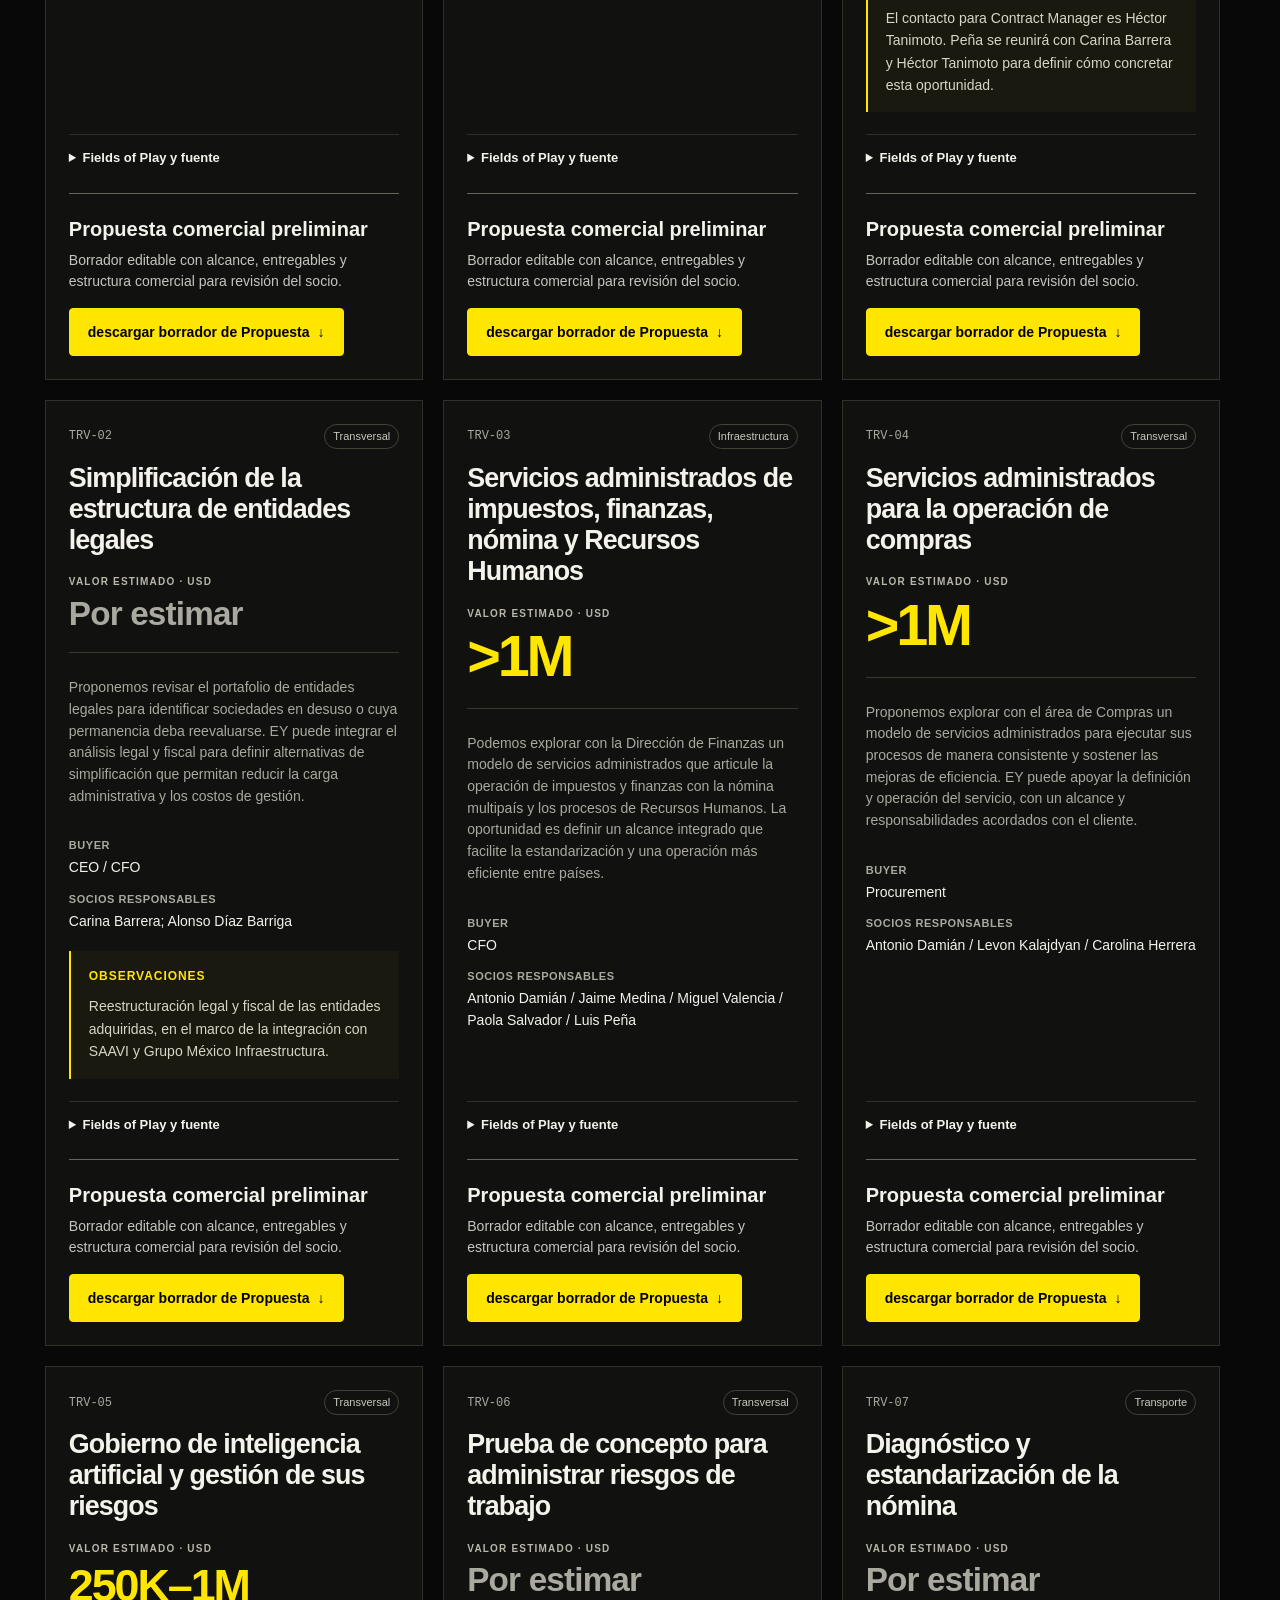
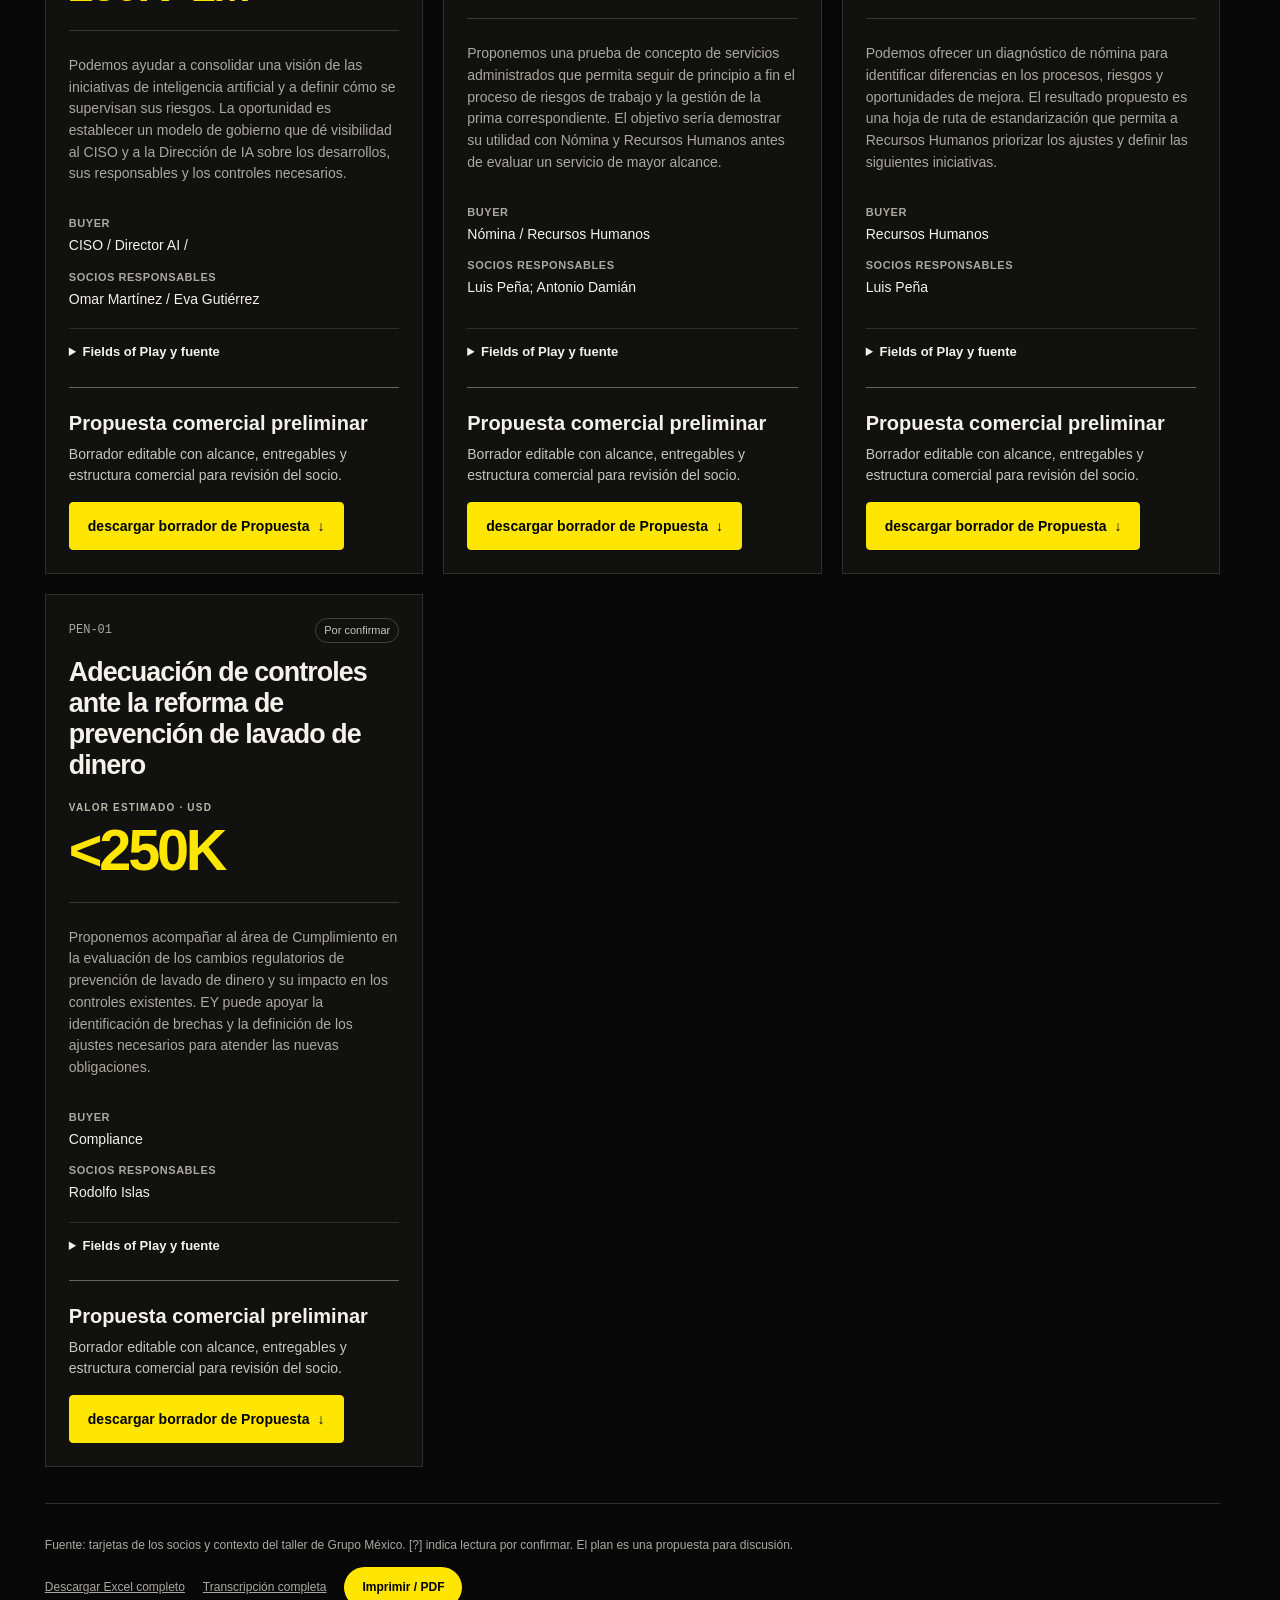
==== commit 61776f40: "Actualizar seguimiento de oportunidades y buyer de M&A" ====
--- a/Oportunidades_Grupo_Mexico.html
+++ b/Oportunidades_Grupo_Mexico.html
@@ -27,42 +27,42 @@
 .op-value-pending .op-value-number{font-size:clamp(25px,2.6vw,34px);letter-spacing:-.025em;color:#aaa99f;font-weight:650}
 @media(max-width:760px){.opportunity h2{font-size:25px}.op-value-number{font-size:60px}.op-value-range .op-value-number{font-size:44px}.op-value-pending .op-value-number{font-size:30px}}
 @media print{.opportunity h2{font-size:15pt}.op-value-number{color:#111;font-size:30pt}.op-value-range .op-value-number{font-size:24pt}.op-value-pending .op-value-number{color:#555;font-size:18pt}.op-value{border-color:#bbb}.op-value-label{color:#555}}
-</style></head><body><header class="topbar"><a class="brand" href="index.html">Radar de oportunidades, <span class="brand-account">Grupo México</span></a><nav aria-label="Navegación principal"><a href="index.html">Radar</a><a href="Oportunidades_Grupo_Mexico.html" aria-current="page">Oportunidades</a><a href="Potencial_Comercial_Grupo_Mexico.html">Potencial comercial</a><a href="Plan_30_Dias_Grupo_Mexico.html">Plan de 30 días</a><a class="download" href="Radar_Grupo_Mexico_Completo.xlsx" download>Descargar Excel ↓</a></nav></header>
+</style><style id="commercial-observations">.op-observations{border-left:2px solid #ffe600;background:#19190f;padding:16px 18px;margin:0 0 22px}.op-observations h3{font-size:12px;text-transform:uppercase;letter-spacing:.08em;color:#ffe600;margin:0 0 10px}.op-observations p{font-size:14px;color:#d8d6c8;line-height:1.6;margin:0}@media print{.op-observations{background:#f5f5ed}.op-observations h3,.op-observations p{color:#222}}</style></head><body><header class="topbar"><a class="brand" href="index.html">Radar de oportunidades, <span class="brand-account">Grupo México</span></a><nav aria-label="Navegación principal"><a href="index.html">Radar</a><a href="Oportunidades_Grupo_Mexico.html" aria-current="page">Oportunidades</a><a href="Potencial_Comercial_Grupo_Mexico.html">Potencial comercial</a><a href="Plan_30_Dias_Grupo_Mexico.html">Plan de 30 días</a><a class="download" href="Radar_Grupo_Mexico_Completo.xlsx" download>Descargar Excel ↓</a></nav></header>
 <header class="masthead"><div class="wrap"><h1>16 oportunidades identificadas por los socios que participaron en el taller.</h1><p class="lead">Explora las oportunidades de Minería, Transporte, Infraestructura y alcance transversal.</p></div></header>
 <main class="wrap"><a class="back" href="index.html">← Volver al radar</a><section aria-label="Oportunidades identificadas"><div class="filters"><input id="search" type="search" aria-label="Buscar oportunidades" placeholder="Buscar oportunidad, socio o buyer…"><select id="division" aria-label="Filtrar por división"><option value="">Todos los alcances</option><option>Minería</option><option>Transporte</option><option>Infraestructura</option><option>Transversal</option><option>Por confirmar</option></select></div><div id="result" class="result" aria-live="polite">16 oportunidades</div><div class="opportunities"><article class="opportunity" id="MIN-01" data-search="min-01 minería reforma laboral cambio de horas laborales, lector digital, cap de horas extras, etc. puede ser nuestra entrada para servicios de tax. tax ceo, cfo, head of hr 250k jacqueline álvarez “cap” se conserva como aparece; confirmar su significado. valor estimado actualizado a 250k usd. img_1636.heic (izquierda, parcial); img_1648.heic (primera tarjeta, completa) adaptación a la reforma laboral y sus implicaciones fiscales podemos acompañar a grupo méxico en la evaluación de los cambios en jornada laboral, registro de asistencia y horas extras, así como de sus implicaciones fiscales y de nómina. la oportunidad es definir los ajustes necesarios para facilitar el cumplimiento y abrir una agenda de servicios fiscales vinculados con la operación laboral." data-division="Minería">
     <div class="op-top"><span class="rid">MIN-01</span><span class="scope-badge">Minería</span></div><h2>Adaptación a la reforma laboral y sus implicaciones fiscales</h2><div class="op-value"><span class="op-value-label">Valor estimado · USD</span><strong class="op-value-number" aria-label="250 mil dólares estadounidenses">250K</strong></div><p>Podemos acompañar a Grupo México en la evaluación de los cambios en jornada laboral, registro de asistencia y horas extras, así como de sus implicaciones fiscales y de nómina. La oportunidad es definir los ajustes necesarios para facilitar el cumplimiento y abrir una agenda de servicios fiscales vinculados con la operación laboral.</p>
     <dl><dt>Buyer</dt><dd>CEO, CFO, Head of HR</dd><dt>Socios responsables</dt><dd>Jacqueline Álvarez</dd></dl>
-    <details><summary>Fields of Play y fuente</summary><div class="detail"><p><b>Texto original de la tarjeta</b><br>Reforma laboral<br>Cambio de horas laborales, lector digital, cap de horas extras, etc. Puede ser nuestra entrada para servicios de Tax.</p><p><b>Fields of Play marcados</b><br>Tax</p><p><b>Observaciones de lectura</b><br>“Cap” se conserva como aparece; confirmar su significado. Valor estimado actualizado a 250K USD.</p><p><b>Fotos de origen</b><br>IMG_1636.HEIC (izquierda, parcial); IMG_1648.HEIC (primera tarjeta, completa)</p><a class="photo" href="imagenes/IMG_1636.jpg" target="_blank" rel="noopener">Abrir IMG_1636.HEIC</a><a class="photo" href="imagenes/IMG_1648.jpg" target="_blank" rel="noopener">Abrir IMG_1648.HEIC</a></div></details><div class="proposal-download"><h3>Propuesta comercial preliminar</h3><p>Borrador editable con alcance, entregables y estructura comercial para revisión del socio.</p><a class="proposal-link" href="propuestas/Propuesta_MIN-01.pptx" download="Propuesta_MIN-01.pptx">descargar borrador de Propuesta <span aria-hidden="true">↓</span></a></div></article><article class="opportunity" id="MIN-02" data-search="min-02 minería waste to value cobre recuperación secundaria de cobre; potencial rediseño de procesos. strategy &amp; transformation; supply chain &amp; operations minería alto &gt;1m ey-p mx carlos delafuente / pablo sola; ey-p br marcelo andrade + bruno balbi (consulting brasil) buyer contiene una división, sin cargo o persona. img_1636.heic (derecha); img_1648.heic (segunda tarjeta) recuperación de cobre y generación de valor en procesos mineros proponemos evaluar el potencial de recuperación secundaria de cobre y el rediseño de los procesos asociados. ey puede integrar capacidades de estrategia y operaciones para construir un caso de negocio que permita decidir dónde invertir y cómo capturar valor adicional de la operación minera." data-division="Minería">
+    <details><summary>Fields of Play y fuente</summary><div class="detail"><p><b>Texto original de la tarjeta</b><br>Reforma laboral<br>Cambio de horas laborales, lector digital, cap de horas extras, etc. Puede ser nuestra entrada para servicios de Tax.</p><p><b>Fields of Play marcados</b><br>Tax</p><p><b>Observaciones de lectura</b><br>“Cap” se conserva como aparece; confirmar su significado. Valor estimado actualizado a 250K USD.</p><p><b>Fotos de origen</b><br>IMG_1636.HEIC (izquierda, parcial); IMG_1648.HEIC (primera tarjeta, completa)</p><a class="photo" href="imagenes/IMG_1636.jpg" target="_blank" rel="noopener">Abrir IMG_1636.HEIC</a><a class="photo" href="imagenes/IMG_1648.jpg" target="_blank" rel="noopener">Abrir IMG_1648.HEIC</a></div></details><div class="proposal-download"><h3>Propuesta comercial preliminar</h3><p>Borrador editable con alcance, entregables y estructura comercial para revisión del socio.</p><a class="proposal-link" href="propuestas/Propuesta_MIN-01.pptx" download="Propuesta_MIN-01.pptx">descargar borrador de Propuesta <span aria-hidden="true">↓</span></a></div></article><article class="opportunity" id="MIN-02" data-search="min-02 minería waste to value cobre recuperación secundaria de cobre; potencial rediseño de procesos. strategy &amp; transformation; supply chain &amp; operations minería alto &gt;1m ey-p mx carlos delafuente / pablo sola; ey-p br marcelo andrade + bruno balbi (consulting brasil) buyer contiene una división, sin cargo o persona. img_1636.heic (derecha); img_1648.heic (segunda tarjeta) recuperación de cobre y generación de valor en procesos mineros proponemos evaluar el potencial de recuperación secundaria de cobre y el rediseño de los procesos asociados. ey puede integrar capacidades de estrategia y operaciones para construir un caso de negocio que permita decidir dónde invertir y cómo capturar valor adicional de la operación minera. standby. la propuesta no tiene prioridad alta: primero debemos entregar bien los servicios que estamos prestando en la mina de arizona para poder avanzar. pablo sola tiene el template de la propuesta, presentado en chile a corelca." data-division="Minería">
     <div class="op-top"><span class="rid">MIN-02</span><span class="scope-badge">Minería</span></div><h2>Recuperación de cobre y generación de valor en procesos mineros</h2><div class="op-value"><span class="op-value-label">Valor estimado · USD</span><strong class="op-value-number" aria-label="Más de un millón de dólares estadounidenses">&gt;1M</strong></div><p>Proponemos evaluar el potencial de recuperación secundaria de cobre y el rediseño de los procesos asociados. EY puede integrar capacidades de estrategia y operaciones para construir un caso de negocio que permita decidir dónde invertir y cómo capturar valor adicional de la operación minera.</p>
-    <dl><dt>Buyer</dt><dd>Minería</dd><dt>Socios responsables</dt><dd>EY-P MX Carlos Delafuente / Pablo Sola; EY-P BR Marcelo Andrade + Bruno Balbi (Consulting Brasil)</dd></dl>
-    <details><summary>Fields of Play y fuente</summary><div class="detail"><p><b>Texto original de la tarjeta</b><br>Waste to Value Cobre<br>Recuperación secundaria de cobre; potencial rediseño de procesos.</p><p><b>Fields of Play marcados</b><br>Strategy &amp; Transformation; Supply Chain &amp; Operations</p><p><b>Observaciones de lectura</b><br>Buyer contiene una división, sin cargo o persona.</p><p><b>Fotos de origen</b><br>IMG_1636.HEIC (derecha); IMG_1648.HEIC (segunda tarjeta)</p><a class="photo" href="imagenes/IMG_1636.jpg" target="_blank" rel="noopener">Abrir IMG_1636.HEIC</a><a class="photo" href="imagenes/IMG_1648.jpg" target="_blank" rel="noopener">Abrir IMG_1648.HEIC</a></div></details><div class="proposal-download"><h3>Propuesta comercial preliminar</h3><p>Borrador editable con alcance, entregables y estructura comercial para revisión del socio.</p><a class="proposal-link" href="propuestas/Propuesta_MIN-02.pptx" download="Propuesta_MIN-02.pptx">descargar borrador de Propuesta <span aria-hidden="true">↓</span></a></div></article><article class="opportunity" id="MIN-03" data-search="min-03 minería gestión del expediente de comercio exterior technology; tax global trade, tax rocío mejía; jaime medina clasificación y responsables actualizados según la reunión de seguimiento. buyer: global trade y tax; persona por confirmar. contacto mencionado: héctor de la paz (ferromex); asociación con esta oportunidad por confirmar." data-division="Minería">
+    <dl><dt>Buyer</dt><dd>Minería</dd><dt>Socios responsables</dt><dd>EY-P MX Carlos Delafuente / Pablo Sola; EY-P BR Marcelo Andrade + Bruno Balbi (Consulting Brasil)</dd></dl><div class="op-observations"><h3>Observaciones</h3><p>Standby. La propuesta no tiene prioridad alta: primero debemos entregar bien los servicios que estamos prestando en la mina de Arizona para poder avanzar. Pablo Sola tiene el template de la propuesta, presentado en Chile a Corelca.</p></div>
+    <details><summary>Fields of Play y fuente</summary><div class="detail"><p><b>Texto original de la tarjeta</b><br>Waste to Value Cobre<br>Recuperación secundaria de cobre; potencial rediseño de procesos.</p><p><b>Fields of Play marcados</b><br>Strategy &amp; Transformation; Supply Chain &amp; Operations</p><p><b>Observaciones de lectura</b><br>Buyer contiene una división, sin cargo o persona.</p><p><b>Fotos de origen</b><br>IMG_1636.HEIC (derecha); IMG_1648.HEIC (segunda tarjeta)</p><a class="photo" href="imagenes/IMG_1636.jpg" target="_blank" rel="noopener">Abrir IMG_1636.HEIC</a><a class="photo" href="imagenes/IMG_1648.jpg" target="_blank" rel="noopener">Abrir IMG_1648.HEIC</a></div></details><div class="proposal-download"><h3>Propuesta comercial preliminar</h3><p>Borrador editable con alcance, entregables y estructura comercial para revisión del socio.</p><a class="proposal-link" href="propuestas/Propuesta_MIN-02.pptx" download="Propuesta_MIN-02.pptx">descargar borrador de Propuesta <span aria-hidden="true">↓</span></a></div></article><article class="opportunity" id="MIN-03" data-search="min-03 minería gestión del expediente de comercio exterior technology; tax global trade, tax rocío mejía; jaime medina clasificación y responsables actualizados según la reunión de seguimiento. buyer: global trade y tax; persona por confirmar. contacto mencionado: héctor de la paz (ferromex); asociación con esta oportunidad por confirmar. esta propuesta ya está en curso; no es una oportunidad nueva." data-division="Minería">
     <div class="op-top"><span class="rid">MIN-03</span><span class="scope-badge">Minería</span></div><h2>Gestión del expediente de comercio exterior</h2><div class="op-value"><span class="op-value-label">Valor estimado · USD</span><strong class="op-value-number" aria-label="Menos de 250 mil dólares estadounidenses">&lt;250K</strong></div><p>Podemos ofrecer a los equipos de Comercio Exterior e Impuestos un servicio de administración del expediente de comercio exterior. El objetivo sería ordenar la documentación, facilitar su consulta y fortalecer la trazabilidad de la información que soporta las operaciones.</p>
-    <dl><dt>Buyer</dt><dd>Global Trade, Tax</dd><dt>Socios responsables</dt><dd>Rocío Mejía; Jaime Medina</dd></dl>
+    <dl><dt>Buyer</dt><dd>Global Trade, Tax</dd><dt>Socios responsables</dt><dd>Rocío Mejía; Jaime Medina</dd></dl><div class="op-observations"><h3>Observaciones</h3><p>Esta propuesta ya está en curso; no es una oportunidad nueva.</p></div>
     <details><summary>Fields of Play y fuente</summary><div class="detail"><p><b>Texto original de la tarjeta</b><br>Expediente de Comercio Exterior<br>Adm. del expediente.</p><p><b>Fields of Play</b><br>Technology; Tax</p><p><b>Validación de la oportunidad</b><br>Clasificación y responsables actualizados según la reunión de seguimiento. Buyer: Global Trade y Tax; persona por confirmar. Contacto mencionado: Héctor de la Paz (Ferromex); asociación con esta oportunidad por confirmar.</p><p><b>Fotos de origen</b><br>IMG_1637 2.HEIC (izquierda); IMG_1648.HEIC (tercera tarjeta)</p><a class="photo" href="imagenes/IMG_1637%202.jpg" target="_blank" rel="noopener">Abrir IMG_1637 2.HEIC</a><a class="photo" href="imagenes/IMG_1648.jpg" target="_blank" rel="noopener">Abrir IMG_1648.HEIC</a></div></details><div class="proposal-download"><h3>Propuesta comercial preliminar</h3><p>Borrador editable con alcance, entregables y estructura comercial para revisión del socio.</p><a class="proposal-link" href="propuestas/Propuesta_MIN-03.pptx" download="Propuesta_MIN-03.pptx">descargar borrador de Propuesta <span aria-hidden="true">↓</span></a></div></article><article class="opportunity" id="MIN-04" data-search="min-04 minería revisión portafolio y alocación capital análisis integral de un negocio y de sus activos para eficientizar (buy–sell–build). strategy &amp; transformation; transactions; supply chain &amp; operations minería – transporte medio 250k–1m medina; pablo sola; carlos delafuente; jean damien g drouillet ubicada en minería; buyer menciona minería y transporte.  img_1637 2.heic (derecha); img_1648.heic (cuarta tarjeta) optimización del portafolio y asignación de capital proponemos una revisión integral de los negocios y activos para identificar dónde conviene comprar, vender o desarrollar capacidades propias. ey puede apoyar la evaluación estratégica y operativa de estas alternativas para orientar la asignación de capital hacia las oportunidades con mayor potencial de valor." data-division="Minería">
     <div class="op-top"><span class="rid">MIN-04</span><span class="scope-badge">Minería</span></div><h2>Optimización del portafolio y asignación de capital</h2><div class="op-value op-value-range"><span class="op-value-label">Valor estimado · USD</span><strong class="op-value-number" aria-label="Entre 250 mil y un millón de dólares estadounidenses">250K–1M</strong></div><p>Proponemos una revisión integral de los negocios y activos para identificar dónde conviene comprar, vender o desarrollar capacidades propias. EY puede apoyar la evaluación estratégica y operativa de estas alternativas para orientar la asignación de capital hacia las oportunidades con mayor potencial de valor.</p>
     <dl><dt>Buyer</dt><dd>Minería – Transporte</dd><dt>Socios responsables</dt><dd>Medina; Pablo Sola; Carlos Delafuente; Jean Damien G Drouillet</dd></dl>
     <details><summary>Fields of Play y fuente</summary><div class="detail"><p><b>Texto original de la tarjeta</b><br>Revisión portafolio y alocación capital<br>Análisis integral de un negocio y de sus activos para eficientizar (Buy–Sell–Build).</p><p><b>Fields of Play marcados</b><br>Strategy &amp; Transformation; Transactions; Supply Chain &amp; Operations</p><p><b>Observaciones de lectura</b><br>Ubicada en Minería; Buyer menciona Minería y Transporte.</p><p><b>Fotos de origen</b><br>IMG_1637 2.HEIC (derecha); IMG_1648.HEIC (cuarta tarjeta)</p><a class="photo" href="imagenes/IMG_1637%202.jpg" target="_blank" rel="noopener">Abrir IMG_1637 2.HEIC</a><a class="photo" href="imagenes/IMG_1648.jpg" target="_blank" rel="noopener">Abrir IMG_1648.HEIC</a></div></details><div class="proposal-download"><h3>Propuesta comercial preliminar</h3><p>Borrador editable con alcance, entregables y estructura comercial para revisión del socio.</p><a class="proposal-link" href="propuestas/Propuesta_MIN-04.pptx" download="Propuesta_MIN-04.pptx">descargar borrador de Propuesta <span aria-hidden="true">↓</span></a></div></article><article class="opportunity" id="TRA-01" data-search="tra-01 transversal vehículo inversión / innovación (estrategias y universidad [?]) eficientizar recursos en innovación y escalabilidad. buscar soluciones con proveedores (komatsu–... [?]). strategy &amp; transformation minería – transporte alto &gt;1m pablo sola / aleix gonzález alcance transversal; buyer menciona minería y transporte. confirmar paréntesis del título y segundo proveedor. img_1639 2.heic (izquierda); img_1647.heic (arriba, izquierda) diseño de un vehículo de inversión para impulsar la innovación podemos apoyar el diseño de un vehículo de inversión e innovación que permita priorizar recursos y escalar soluciones con proveedores. la oportunidad es conectar la estrategia de innovación con decisiones de inversión y un modelo de colaboración aplicable a las necesidades de minería y transporte." data-division="Transversal">
     <div class="op-top"><span class="rid">TRA-01</span><span class="scope-badge">Transversal</span></div><h2>Diseño de un vehículo de inversión para impulsar la innovación</h2><div class="op-value"><span class="op-value-label">Valor estimado · USD</span><strong class="op-value-number" aria-label="Más de un millón de dólares estadounidenses">&gt;1M</strong></div><p>Podemos apoyar el diseño de un vehículo de inversión e innovación que permita priorizar recursos y escalar soluciones con proveedores. La oportunidad es conectar la estrategia de innovación con decisiones de inversión y un modelo de colaboración aplicable a las necesidades de Minería y Transporte.</p>
     <dl><dt>Buyer</dt><dd>Minería – Transporte</dd><dt>Socios responsables</dt><dd>Pablo Sola / Aleix González</dd></dl>
-    <details><summary>Fields of Play y fuente</summary><div class="detail"><p><b>Texto original de la tarjeta</b><br>Vehículo inversión / innovación (estrategias y universidad [?])<br>Eficientizar recursos en innovación y escalabilidad. Buscar soluciones con proveedores (Komatsu–... [?]).</p><p><b>Fields of Play marcados</b><br>Strategy &amp; Transformation</p><p><b>Observaciones de lectura</b><br>Alcance transversal; Buyer menciona Minería y Transporte. Confirmar paréntesis del título y segundo proveedor.</p><p><b>Fotos de origen</b><br>IMG_1639 2.HEIC (izquierda); IMG_1647.HEIC (arriba, izquierda)</p><a class="photo" href="imagenes/IMG_1639%202.jpg" target="_blank" rel="noopener">Abrir IMG_1639 2.HEIC</a><a class="photo" href="imagenes/IMG_1647.jpg" target="_blank" rel="noopener">Abrir IMG_1647.HEIC</a></div></details><div class="proposal-download"><h3>Propuesta comercial preliminar</h3><p>Borrador editable con alcance, entregables y estructura comercial para revisión del socio.</p><a class="proposal-link" href="propuestas/Propuesta_TRA-01.pptx" download="Propuesta_TRA-01.pptx">descargar borrador de Propuesta <span aria-hidden="true">↓</span></a></div></article><article class="opportunity" id="TRA-02" data-search="tra-02 transporte payroll operate operación de nómina. technology; organization &amp; people rh alto &gt;1m david pradillo / miguel valencia  img_1639 2.heic (derecha); img_1647.heic (arriba, derecha) servicios administrados de nómina para transporte proponemos explorar con recursos humanos un modelo de servicios administrados para la operación de nómina. ey puede combinar capacidades tecnológicas y de gestión de personas para apoyar una ejecución consistente del proceso y liberar capacidad del equipo interno para otras prioridades." data-division="Transporte">
+    <details><summary>Fields of Play y fuente</summary><div class="detail"><p><b>Texto original de la tarjeta</b><br>Vehículo inversión / innovación (estrategias y universidad [?])<br>Eficientizar recursos en innovación y escalabilidad. Buscar soluciones con proveedores (Komatsu–... [?]).</p><p><b>Fields of Play marcados</b><br>Strategy &amp; Transformation</p><p><b>Observaciones de lectura</b><br>Alcance transversal; Buyer menciona Minería y Transporte. Confirmar paréntesis del título y segundo proveedor.</p><p><b>Fotos de origen</b><br>IMG_1639 2.HEIC (izquierda); IMG_1647.HEIC (arriba, izquierda)</p><a class="photo" href="imagenes/IMG_1639%202.jpg" target="_blank" rel="noopener">Abrir IMG_1639 2.HEIC</a><a class="photo" href="imagenes/IMG_1647.jpg" target="_blank" rel="noopener">Abrir IMG_1647.HEIC</a></div></details><div class="proposal-download"><h3>Propuesta comercial preliminar</h3><p>Borrador editable con alcance, entregables y estructura comercial para revisión del socio.</p><a class="proposal-link" href="propuestas/Propuesta_TRA-01.pptx" download="Propuesta_TRA-01.pptx">descargar borrador de Propuesta <span aria-hidden="true">↓</span></a></div></article><article class="opportunity" id="TRA-02" data-search="tra-02 transporte payroll operate operación de nómina. technology; organization &amp; people rh alto &gt;1m david pradillo / miguel valencia  img_1639 2.heic (derecha); img_1647.heic (arriba, derecha) servicios administrados de nómina para transporte proponemos explorar con recursos humanos un modelo de servicios administrados para la operación de nómina. ey puede combinar capacidades tecnológicas y de gestión de personas para apoyar una ejecución consistente del proceso y liberar capacidad del equipo interno para otras prioridades. aún no estamos listos para prestar este servicio: las pruebas con otros clientes de este volumen no han funcionado bien." data-division="Transporte">
     <div class="op-top"><span class="rid">TRA-02</span><span class="scope-badge">Transporte</span></div><h2>Servicios administrados de nómina para Transporte</h2><div class="op-value"><span class="op-value-label">Valor estimado · USD</span><strong class="op-value-number" aria-label="Más de un millón de dólares estadounidenses">&gt;1M</strong></div><p>Proponemos explorar con Recursos Humanos un modelo de servicios administrados para la operación de nómina. EY puede combinar capacidades tecnológicas y de gestión de personas para apoyar una ejecución consistente del proceso y liberar capacidad del equipo interno para otras prioridades.</p>
-    <dl><dt>Buyer</dt><dd>RH</dd><dt>Socios responsables</dt><dd>David Pradillo / Miguel Valencia</dd></dl>
+    <dl><dt>Buyer</dt><dd>RH</dd><dt>Socios responsables</dt><dd>David Pradillo / Miguel Valencia</dd></dl><div class="op-observations"><h3>Observaciones</h3><p>Aún no estamos listos para prestar este servicio: las pruebas con otros clientes de este volumen no han funcionado bien.</p></div>
     <details><summary>Fields of Play y fuente</summary><div class="detail"><p><b>Texto original de la tarjeta</b><br>Payroll Operate<br>Operación de nómina.</p><p><b>Fields of Play marcados</b><br>Technology; Organization &amp; People</p><p><b>Fotos de origen</b><br>IMG_1639 2.HEIC (derecha); IMG_1647.HEIC (arriba, derecha)</p><a class="photo" href="imagenes/IMG_1639%202.jpg" target="_blank" rel="noopener">Abrir IMG_1639 2.HEIC</a><a class="photo" href="imagenes/IMG_1647.jpg" target="_blank" rel="noopener">Abrir IMG_1647.HEIC</a></div></details><div class="proposal-download"><h3>Propuesta comercial preliminar</h3><p>Borrador editable con alcance, entregables y estructura comercial para revisión del socio.</p><a class="proposal-link" href="propuestas/Propuesta_TRA-02.pptx" download="Propuesta_TRA-02.pptx">descargar borrador de Propuesta <span aria-hidden="true">↓</span></a></div></article><article class="opportunity" id="INF-01" data-search="inf-01 infraestructura saavi → migración activos de gm a saavi integración de las operaciones en saavi y reporte a gmxi [?]. risk; technology ceo saavi, cio saavi alto &gt;1m omar martínez / marcos canales gmxi: grupo méxico infraestructura. img_1645.heic (izquierda); img_1646.heic (izquierda, bajo rótulo infraestructura) integración operativa y tecnológica de activos en saavi podemos acompañar la migración de activos de grupo méxico a saavi mediante la integración de operaciones y los ajustes tecnológicos y de control necesarios para el reporte a gmxi (grupo méxico infraestructura). la oportunidad es definir un modelo de integración que dé visibilidad a la dirección sobre la operación y sus riesgos." data-division="Infraestructura">
     <div class="op-top"><span class="rid">INF-01</span><span class="scope-badge">Infraestructura</span></div><h2>Integración operativa y tecnológica de activos en SAAVI</h2><div class="op-value"><span class="op-value-label">Valor estimado · USD</span><strong class="op-value-number" aria-label="Más de un millón de dólares estadounidenses">&gt;1M</strong></div><p>Podemos acompañar la migración de activos de Grupo México a SAAVI mediante la integración de las operaciones y los ajustes tecnológicos y de control necesarios para el reporte a GMXI (Grupo México Infraestructura). La oportunidad es definir un modelo de integración que dé visibilidad a la dirección sobre la operación y sus riesgos.</p>
     <dl><dt>Buyer</dt><dd>CEO SAAVI, CIO SAAVI</dd><dt>Socios responsables</dt><dd>Omar Martínez / Marcos Canales</dd></dl>
-    <details><summary>Fields of Play y fuente</summary><div class="detail"><p><b>Texto original de la tarjeta</b><br>SAAVI → Migración activos de GM a SAAVI<br>Integración de las operaciones en SAAVI y reporte a GMXI [?].</p><p><b>Fields of Play marcados</b><br>Risk; Technology</p><p><b>Observaciones de lectura</b><br>GMXI: Grupo México Infraestructura.</p><p><b>Fotos de origen</b><br>IMG_1645.HEIC (izquierda); IMG_1646.HEIC (izquierda, bajo rótulo Infraestructura)</p><a class="photo" href="imagenes/IMG_1645.jpg" target="_blank" rel="noopener">Abrir IMG_1645.HEIC</a><a class="photo" href="imagenes/IMG_1646.jpg" target="_blank" rel="noopener">Abrir IMG_1646.HEIC</a></div></details><div class="proposal-download"><h3>Propuesta comercial preliminar</h3><p>Borrador editable con alcance, entregables y estructura comercial para revisión del socio.</p><a class="proposal-link" href="propuestas/Propuesta_INF-01.pptx" download="Propuesta_INF-01.pptx">descargar borrador de Propuesta <span aria-hidden="true">↓</span></a></div></article><article class="opportunity" id="INF-02" data-search="inf-02 infraestructura m&amp;a as a service regional soporte en procesos transaccionales (incluyendo market entry) en latam, incluyendo análisis, ejecución y post merger integration. strategy &amp; transformation; transactions gm[?] alto &gt;1m pablo sola / aleix gonzález / guillermo medina confirmar sigla del buyer. img_1645.heic (derecha); img_1646.heic (derecha, bajo rótulo infraestructura) acompañamiento recurrente de adquisiciones y expansión en latinoamérica proponemos un servicio de acompañamiento en fusiones y adquisiciones que cubra el análisis de oportunidades, la entrada a nuevos mercados, la ejecución de transacciones y la integración posterior. ey puede apoyar a grupo méxico a lo largo del ciclo de inversión para dar continuidad a su agenda de crecimiento en latinoamérica." data-division="Infraestructura">
+    <details><summary>Fields of Play y fuente</summary><div class="detail"><p><b>Texto original de la tarjeta</b><br>SAAVI → Migración activos de GM a SAAVI<br>Integración de las operaciones en SAAVI y reporte a GMXI [?].</p><p><b>Fields of Play marcados</b><br>Risk; Technology</p><p><b>Observaciones de lectura</b><br>GMXI: Grupo México Infraestructura.</p><p><b>Fotos de origen</b><br>IMG_1645.HEIC (izquierda); IMG_1646.HEIC (izquierda, bajo rótulo Infraestructura)</p><a class="photo" href="imagenes/IMG_1645.jpg" target="_blank" rel="noopener">Abrir IMG_1645.HEIC</a><a class="photo" href="imagenes/IMG_1646.jpg" target="_blank" rel="noopener">Abrir IMG_1646.HEIC</a></div></details><div class="proposal-download"><h3>Propuesta comercial preliminar</h3><p>Borrador editable con alcance, entregables y estructura comercial para revisión del socio.</p><a class="proposal-link" href="propuestas/Propuesta_INF-01.pptx" download="Propuesta_INF-01.pptx">descargar borrador de Propuesta <span aria-hidden="true">↓</span></a></div></article><article class="opportunity" id="INF-02" data-search="inf-02 infraestructura m&amp;a as a service regional soporte en procesos transaccionales (incluyendo market entry) en latam, incluyendo análisis, ejecución y post merger integration. strategy &amp; transformation; transactions gm[?] alto &gt;1m pablo sola / aleix gonzález / guillermo medina confirmar sigla del buyer. img_1645.heic (derecha); img_1646.heic (derecha, bajo rótulo infraestructura) acompañamiento recurrente de adquisiciones y expansión en latinoamérica proponemos un servicio de acompañamiento en fusiones y adquisiciones que cubra el análisis de oportunidades, la entrada a nuevos mercados, la ejecución de transacciones y la integración posterior. ey puede apoyar a grupo méxico a lo largo del ciclo de inversión para dar continuidad a su agenda de crecimiento en latinoamérica. head de m&amp;a y cfo" data-division="Infraestructura">
     <div class="op-top"><span class="rid">INF-02</span><span class="scope-badge">Infraestructura</span></div><h2>Acompañamiento recurrente de adquisiciones y expansión en Latinoamérica</h2><div class="op-value"><span class="op-value-label">Valor estimado · USD</span><strong class="op-value-number" aria-label="Más de un millón de dólares estadounidenses">&gt;1M</strong></div><p>Proponemos un servicio de acompañamiento en fusiones y adquisiciones que cubra el análisis de oportunidades, la entrada a nuevos mercados, la ejecución de transacciones y la integración posterior. EY puede apoyar a Grupo México a lo largo del ciclo de inversión para dar continuidad a su agenda de crecimiento en Latinoamérica.</p>
-    <dl><dt>Buyer</dt><dd>GM[?]</dd><dt>Socios responsables</dt><dd>Pablo Sola / Aleix González / Guillermo Medina</dd></dl>
-    <details><summary>Fields of Play y fuente</summary><div class="detail"><p><b>Texto original de la tarjeta</b><br>M&amp;A as a Service regional<br>Soporte en procesos transaccionales (incluyendo Market Entry) en LATAM, incluyendo análisis, ejecución y post merger integration.</p><p><b>Fields of Play marcados</b><br>Strategy &amp; Transformation; Transactions</p><p><b>Observaciones de lectura</b><br>Confirmar sigla del Buyer.</p><p><b>Fotos de origen</b><br>IMG_1645.HEIC (derecha); IMG_1646.HEIC (derecha, bajo rótulo Infraestructura)</p><a class="photo" href="imagenes/IMG_1645.jpg" target="_blank" rel="noopener">Abrir IMG_1645.HEIC</a><a class="photo" href="imagenes/IMG_1646.jpg" target="_blank" rel="noopener">Abrir IMG_1646.HEIC</a></div></details><div class="proposal-download"><h3>Propuesta comercial preliminar</h3><p>Borrador editable con alcance, entregables y estructura comercial para revisión del socio.</p><a class="proposal-link" href="propuestas/Propuesta_INF-02.pptx" download="Propuesta_INF-02.pptx">descargar borrador de Propuesta <span aria-hidden="true">↓</span></a></div></article><article class="opportunity" id="TRV-01" data-search="trv-01 transversal contract definition &amp; management optimización de la generación y seguimiento a contratos. legal &amp; investigations legal y/o área innovación / transformación medio 250k–1m carina barrera “transversal” anotado en la tarjeta y confirmado por el rótulo del tablero. img_1640.heic (izquierda); img_1647.heic (fila transversal, primera) optimización de la elaboración y gestión de contratos podemos acompañar a las áreas legal y de transformación en el diseño de un modelo más eficiente para elaborar y dar seguimiento a los contratos. la oportunidad es estandarizar el proceso y mejorar la visibilidad sobre compromisos contractuales, con mayor coordinación entre las áreas involucradas." data-division="Transversal">
+    <dl><dt>Buyer</dt><dd>Head de M&amp;A y CFO</dd><dt>Socios responsables</dt><dd>Pablo Sola / Aleix González / Guillermo Medina</dd></dl>
+    <details><summary>Fields of Play y fuente</summary><div class="detail"><p><b>Texto original de la tarjeta</b><br>M&amp;A as a Service regional<br>Soporte en procesos transaccionales (incluyendo Market Entry) en LATAM, incluyendo análisis, ejecución y post merger integration.</p><p><b>Fields of Play marcados</b><br>Strategy &amp; Transformation; Transactions</p><p><b>Observaciones de lectura</b><br>Buyer actualizado: Head de M&amp;A y CFO.</p><p><b>Fotos de origen</b><br>IMG_1645.HEIC (derecha); IMG_1646.HEIC (derecha, bajo rótulo Infraestructura)</p><a class="photo" href="imagenes/IMG_1645.jpg" target="_blank" rel="noopener">Abrir IMG_1645.HEIC</a><a class="photo" href="imagenes/IMG_1646.jpg" target="_blank" rel="noopener">Abrir IMG_1646.HEIC</a></div></details><div class="proposal-download"><h3>Propuesta comercial preliminar</h3><p>Borrador editable con alcance, entregables y estructura comercial para revisión del socio.</p><a class="proposal-link" href="propuestas/Propuesta_INF-02.pptx" download="Propuesta_INF-02.pptx">descargar borrador de Propuesta <span aria-hidden="true">↓</span></a></div></article><article class="opportunity" id="TRV-01" data-search="trv-01 transversal contract definition &amp; management optimización de la generación y seguimiento a contratos. legal &amp; investigations legal y/o área innovación / transformación medio 250k–1m carina barrera “transversal” anotado en la tarjeta y confirmado por el rótulo del tablero. img_1640.heic (izquierda); img_1647.heic (fila transversal, primera) optimización de la elaboración y gestión de contratos podemos acompañar a las áreas legal y de transformación en el diseño de un modelo más eficiente para elaborar y dar seguimiento a los contratos. la oportunidad es estandarizar el proceso y mejorar la visibilidad sobre compromisos contractuales, con mayor coordinación entre las áreas involucradas. el contacto para contract manager es héctor tanimoto. peña se reunirá con carina barrera y héctor tanimoto para definir cómo concretar esta oportunidad." data-division="Transversal">
     <div class="op-top"><span class="rid">TRV-01</span><span class="scope-badge">Transversal</span></div><h2>Optimización de la elaboración y gestión de contratos</h2><div class="op-value op-value-range"><span class="op-value-label">Valor estimado · USD</span><strong class="op-value-number" aria-label="Entre 250 mil y un millón de dólares estadounidenses">250K–1M</strong></div><p>Podemos acompañar a las áreas Legal y de Transformación en el diseño de un modelo más eficiente para elaborar y dar seguimiento a los contratos. La oportunidad es estandarizar el proceso y mejorar la visibilidad sobre compromisos contractuales, con mayor coordinación entre las áreas involucradas.</p>
-    <dl><dt>Buyer</dt><dd>Legal y/o área innovación / transformación</dd><dt>Socios responsables</dt><dd>Carina Barrera</dd></dl>
-    <details><summary>Fields of Play y fuente</summary><div class="detail"><p><b>Texto original de la tarjeta</b><br>Contract Definition &amp; Management<br>Optimización de la generación y seguimiento a contratos.</p><p><b>Fields of Play marcados</b><br>Legal &amp; Investigations</p><p><b>Observaciones de lectura</b><br>“Transversal” anotado en la tarjeta y confirmado por el rótulo del tablero.</p><p><b>Fotos de origen</b><br>IMG_1640.HEIC (izquierda); IMG_1647.HEIC (fila Transversal, primera)</p><a class="photo" href="imagenes/IMG_1640.jpg" target="_blank" rel="noopener">Abrir IMG_1640.HEIC</a><a class="photo" href="imagenes/IMG_1647.jpg" target="_blank" rel="noopener">Abrir IMG_1647.HEIC</a></div></details><div class="proposal-download"><h3>Propuesta comercial preliminar</h3><p>Borrador editable con alcance, entregables y estructura comercial para revisión del socio.</p><a class="proposal-link" href="propuestas/Propuesta_TRV-01.pptx" download="Propuesta_TRV-01.pptx">descargar borrador de Propuesta <span aria-hidden="true">↓</span></a></div></article><article class="opportunity" id="TRV-02" data-search="trv-02 transversal ler – legal entity rationalization ahorro en gestión de # alto de empresas que puedan estar en desuso. tax; legal &amp; investigations ceo / cfo sin marcar carina barrera; alonso díaz barriga nota superior: “pilar 3 – mayormente en minería e ... [?]”. confirmar final de nota. valor sin marcar. img_1640.heic (derecha); img_1647.heic (fila transversal, segunda) simplificación de la estructura de entidades legales proponemos revisar el portafolio de entidades legales para identificar sociedades en desuso o cuya permanencia deba reevaluarse. ey puede integrar el análisis legal y fiscal para definir alternativas de simplificación que permitan reducir la carga administrativa y los costos de gestión." data-division="Transversal">
+    <dl><dt>Buyer</dt><dd>Legal y/o área innovación / transformación</dd><dt>Socios responsables</dt><dd>Carina Barrera</dd></dl><div class="op-observations"><h3>Observaciones</h3><p>El contacto para Contract Manager es Héctor Tanimoto. Peña se reunirá con Carina Barrera y Héctor Tanimoto para definir cómo concretar esta oportunidad.</p></div>
+    <details><summary>Fields of Play y fuente</summary><div class="detail"><p><b>Texto original de la tarjeta</b><br>Contract Definition &amp; Management<br>Optimización de la generación y seguimiento a contratos.</p><p><b>Fields of Play marcados</b><br>Legal &amp; Investigations</p><p><b>Observaciones de lectura</b><br>“Transversal” anotado en la tarjeta y confirmado por el rótulo del tablero.</p><p><b>Fotos de origen</b><br>IMG_1640.HEIC (izquierda); IMG_1647.HEIC (fila Transversal, primera)</p><a class="photo" href="imagenes/IMG_1640.jpg" target="_blank" rel="noopener">Abrir IMG_1640.HEIC</a><a class="photo" href="imagenes/IMG_1647.jpg" target="_blank" rel="noopener">Abrir IMG_1647.HEIC</a></div></details><div class="proposal-download"><h3>Propuesta comercial preliminar</h3><p>Borrador editable con alcance, entregables y estructura comercial para revisión del socio.</p><a class="proposal-link" href="propuestas/Propuesta_TRV-01.pptx" download="Propuesta_TRV-01.pptx">descargar borrador de Propuesta <span aria-hidden="true">↓</span></a></div></article><article class="opportunity" id="TRV-02" data-search="trv-02 transversal ler – legal entity rationalization ahorro en gestión de # alto de empresas que puedan estar en desuso. tax; legal &amp; investigations ceo / cfo sin marcar carina barrera; alonso díaz barriga nota superior: “pilar 3 – mayormente en minería e ... [?]”. confirmar final de nota. valor sin marcar. img_1640.heic (derecha); img_1647.heic (fila transversal, segunda) simplificación de la estructura de entidades legales proponemos revisar el portafolio de entidades legales para identificar sociedades en desuso o cuya permanencia deba reevaluarse. ey puede integrar el análisis legal y fiscal para definir alternativas de simplificación que permitan reducir la carga administrativa y los costos de gestión. reestructuración legal y fiscal de las entidades adquiridas, en el marco de la integración con saavi y grupo méxico infraestructura." data-division="Transversal">
     <div class="op-top"><span class="rid">TRV-02</span><span class="scope-badge">Transversal</span></div><h2>Simplificación de la estructura de entidades legales</h2><div class="op-value op-value-pending"><span class="op-value-label">Valor estimado · USD</span><strong class="op-value-number" aria-label="Valor estimado pendiente">Por estimar</strong></div><p>Proponemos revisar el portafolio de entidades legales para identificar sociedades en desuso o cuya permanencia deba reevaluarse. EY puede integrar el análisis legal y fiscal para definir alternativas de simplificación que permitan reducir la carga administrativa y los costos de gestión.</p>
-    <dl><dt>Buyer</dt><dd>CEO / CFO</dd><dt>Socios responsables</dt><dd>Carina Barrera; Alonso Díaz Barriga</dd></dl>
-    <details><summary>Fields of Play y fuente</summary><div class="detail"><p><b>Texto original de la tarjeta</b><br>LER – Legal Entity Rationalization<br>Ahorro en gestión de # alto de empresas que puedan estar en desuso.</p><p><b>Fields of Play marcados</b><br>Tax; Legal &amp; Investigations</p><p><b>Observaciones de lectura</b><br>Nota superior: “Pilar 3 – mayormente en Minería e ... [?]”. Confirmar final de nota. Valor sin marcar.</p><p><b>Fotos de origen</b><br>IMG_1640.HEIC (derecha); IMG_1647.HEIC (fila Transversal, segunda)</p><a class="photo" href="imagenes/IMG_1640.jpg" target="_blank" rel="noopener">Abrir IMG_1640.HEIC</a><a class="photo" href="imagenes/IMG_1647.jpg" target="_blank" rel="noopener">Abrir IMG_1647.HEIC</a></div></details><div class="proposal-download"><h3>Propuesta comercial preliminar</h3><p>Borrador editable con alcance, entregables y estructura comercial para revisión del socio.</p><a class="proposal-link" href="propuestas/Propuesta_TRV-02.pptx" download="Propuesta_TRV-02.pptx">descargar borrador de Propuesta <span aria-hidden="true">↓</span></a></div></article><article class="opportunity" id="TRV-03" data-search="trv-03 infraestructura tfo + payroll + hrops operación eficiente de impuestos y finanzas / nómina multipaís + hr. tax cfo alto &gt;1m antonio damián / jaime medina / miguel valencia / paola salvador / luis peña hrops aparece circulado. nota adicional: “contingencia ... trabajo” (parcial); confirmar texto. solo tax está marcado en fop. img_1641.heic (izquierda); img_1647.heic (fila transversal, tercera) servicios administrados de impuestos, finanzas, nómina y recursos humanos podemos explorar con la dirección de finanzas un modelo de servicios administrados que articule la operación de impuestos y finanzas con la nómina multipaís y los procesos de recursos humanos. la oportunidad es definir un alcance integrado que facilite la estandarización y una operación más eficiente entre países." data-division="Infraestructura">
+    <dl><dt>Buyer</dt><dd>CEO / CFO</dd><dt>Socios responsables</dt><dd>Carina Barrera; Alonso Díaz Barriga</dd></dl><div class="op-observations"><h3>Observaciones</h3><p>Reestructuración legal y fiscal de las entidades adquiridas, en el marco de la integración con SAAVI y Grupo México Infraestructura.</p></div>
+    <details><summary>Fields of Play y fuente</summary><div class="detail"><p><b>Texto original de la tarjeta</b><br>LER – Legal Entity Rationalization<br>Ahorro en gestión de # alto de empresas que puedan estar en desuso.</p><p><b>Fields of Play marcados</b><br>Tax; Legal &amp; Investigations</p><p><b>Observaciones de lectura</b><br>Nota superior: “Pilar 3 – mayormente en Minería e ... [?]”. Confirmar final de nota. Valor sin marcar.</p><p><b>Fotos de origen</b><br>IMG_1640.HEIC (derecha); IMG_1647.HEIC (fila Transversal, segunda)</p><a class="photo" href="imagenes/IMG_1640.jpg" target="_blank" rel="noopener">Abrir IMG_1640.HEIC</a><a class="photo" href="imagenes/IMG_1647.jpg" target="_blank" rel="noopener">Abrir IMG_1647.HEIC</a></div></details><div class="proposal-download"><h3>Propuesta comercial preliminar</h3><p>Borrador editable con alcance, entregables y estructura comercial para revisión del socio.</p><a class="proposal-link" href="propuestas/Propuesta_TRV-02.pptx" download="Propuesta_TRV-02.pptx">descargar borrador de Propuesta <span aria-hidden="true">↓</span></a></div></article><article class="opportunity" id="TRV-03" data-search="trv-03 infraestructura tfo + payroll + hrops operación eficiente de impuestos y finanzas / nómina multipaís + hr. tax cfo alto &gt;1m antonio damián / jaime medina / miguel valencia / paola salvador / luis peña  img_1641.heic (izquierda); img_1647.heic (fila transversal, tercera) servicios administrados de impuestos, finanzas, nómina y recursos humanos podemos explorar con la dirección de finanzas un modelo de servicios administrados que articule la operación de impuestos y finanzas con la nómina multipaís y los procesos de recursos humanos. la oportunidad es definir un alcance integrado que facilite la estandarización y una operación más eficiente entre países." data-division="Infraestructura">
     <div class="op-top"><span class="rid">TRV-03</span><span class="scope-badge">Infraestructura</span></div><h2>Servicios administrados de impuestos, finanzas, nómina y Recursos Humanos</h2><div class="op-value"><span class="op-value-label">Valor estimado · USD</span><strong class="op-value-number" aria-label="Más de un millón de dólares estadounidenses">&gt;1M</strong></div><p>Podemos explorar con la Dirección de Finanzas un modelo de servicios administrados que articule la operación de impuestos y finanzas con la nómina multipaís y los procesos de Recursos Humanos. La oportunidad es definir un alcance integrado que facilite la estandarización y una operación más eficiente entre países.</p>
     <dl><dt>Buyer</dt><dd>CFO</dd><dt>Socios responsables</dt><dd>Antonio Damián / Jaime Medina / Miguel Valencia / Paola Salvador / Luis Peña</dd></dl>
-    <details><summary>Fields of Play y fuente</summary><div class="detail"><p><b>Texto original de la tarjeta</b><br>TFO + Payroll + HROps<br>Operación eficiente de impuestos y finanzas / nómina multipaís + HR.</p><p><b>Fields of Play marcados</b><br>Tax</p><p><b>Observaciones de lectura</b><br>HROps aparece circulado. Nota adicional: “Contingencia ... trabajo” (parcial); confirmar texto. Solo Tax está marcado en FoP.</p><p><b>Fotos de origen</b><br>IMG_1641.HEIC (izquierda); IMG_1647.HEIC (fila Transversal, tercera)</p><a class="photo" href="imagenes/IMG_1641.jpg" target="_blank" rel="noopener">Abrir IMG_1641.HEIC</a><a class="photo" href="imagenes/IMG_1647.jpg" target="_blank" rel="noopener">Abrir IMG_1647.HEIC</a></div></details><div class="proposal-download"><h3>Propuesta comercial preliminar</h3><p>Borrador editable con alcance, entregables y estructura comercial para revisión del socio.</p><a class="proposal-link" href="propuestas/Propuesta_TRV-03.pptx" download="Propuesta_TRV-03.pptx">descargar borrador de Propuesta <span aria-hidden="true">↓</span></a></div></article><article class="opportunity" id="TRV-04" data-search="trv-04 transversal operación procesos compras mantener y continuar eficiencia en la ejecución de compras. supply chain &amp; operations procurement alto &gt;1m antonio damián / levon kalajdyan  img_1641.heic (derecha); img_1647.heic (fila transversal, cuarta) servicios administrados para la operación de compras proponemos explorar con el área de compras un modelo de servicios administrados para ejecutar sus procesos de manera consistente y sostener las mejoras de eficiencia. ey puede apoyar la definición y operación del servicio, con un alcance y responsabilidades acordados con el cliente. carolina herrera" data-division="Transversal">
+    <details><summary>Fields of Play y fuente</summary><div class="detail"><p><b>Texto original de la tarjeta</b><br>TFO + Payroll + HROps<br>Operación eficiente de impuestos y finanzas / nómina multipaís + HR.</p><p><b>Fields of Play marcados</b><br>Tax</p><p><b>Fotos de origen</b><br>IMG_1641.HEIC (izquierda); IMG_1647.HEIC (fila Transversal, tercera)</p><a class="photo" href="imagenes/IMG_1641.jpg" target="_blank" rel="noopener">Abrir IMG_1641.HEIC</a><a class="photo" href="imagenes/IMG_1647.jpg" target="_blank" rel="noopener">Abrir IMG_1647.HEIC</a></div></details><div class="proposal-download"><h3>Propuesta comercial preliminar</h3><p>Borrador editable con alcance, entregables y estructura comercial para revisión del socio.</p><a class="proposal-link" href="propuestas/Propuesta_TRV-03.pptx" download="Propuesta_TRV-03.pptx">descargar borrador de Propuesta <span aria-hidden="true">↓</span></a></div></article><article class="opportunity" id="TRV-04" data-search="trv-04 transversal operación procesos compras mantener y continuar eficiencia en la ejecución de compras. supply chain &amp; operations procurement alto &gt;1m antonio damián / levon kalajdyan  img_1641.heic (derecha); img_1647.heic (fila transversal, cuarta) servicios administrados para la operación de compras proponemos explorar con el área de compras un modelo de servicios administrados para ejecutar sus procesos de manera consistente y sostener las mejoras de eficiencia. ey puede apoyar la definición y operación del servicio, con un alcance y responsabilidades acordados con el cliente. carolina herrera" data-division="Transversal">
     <div class="op-top"><span class="rid">TRV-04</span><span class="scope-badge">Transversal</span></div><h2>Servicios administrados para la operación de compras</h2><div class="op-value"><span class="op-value-label">Valor estimado · USD</span><strong class="op-value-number" aria-label="Más de un millón de dólares estadounidenses">&gt;1M</strong></div><p>Proponemos explorar con el área de Compras un modelo de servicios administrados para ejecutar sus procesos de manera consistente y sostener las mejoras de eficiencia. EY puede apoyar la definición y operación del servicio, con un alcance y responsabilidades acordados con el cliente.</p>
     <dl><dt>Buyer</dt><dd>Procurement</dd><dt>Socios responsables</dt><dd>Antonio Damián / Levon Kalajdyan / Carolina Herrera</dd></dl>
     <details><summary>Fields of Play y fuente</summary><div class="detail"><p><b>Texto original de la tarjeta</b><br>Operación procesos compras<br>Mantener y continuar eficiencia en la ejecución de compras.</p><p><b>Fields of Play marcados</b><br>Supply Chain &amp; Operations</p><p><b>Fotos de origen</b><br>IMG_1641.HEIC (derecha); IMG_1647.HEIC (fila Transversal, cuarta)</p><a class="photo" href="imagenes/IMG_1641.jpg" target="_blank" rel="noopener">Abrir IMG_1641.HEIC</a><a class="photo" href="imagenes/IMG_1647.jpg" target="_blank" rel="noopener">Abrir IMG_1647.HEIC</a></div></details><div class="proposal-download"><h3>Propuesta comercial preliminar</h3><p>Borrador editable con alcance, entregables y estructura comercial para revisión del socio.</p><a class="proposal-link" href="propuestas/Propuesta_TRV-04.pptx" download="Propuesta_TRV-04.pptx">descargar borrador de Propuesta <span aria-hidden="true">↓</span></a></div></article><article class="opportunity" id="TRV-05" data-search="trv-05 transversal gobierno de ti tener una sola visión de los desarrollos de ai – enfocado a riesgos. risk; technology ciso / director ai / medio 250k–1m omar martínez / eva gutiérrez el buyer termina con una barra, sin otro texto. ai se conserva como aparece. img_1642.heic (izquierda); img_1647.heic (fila transversal, quinta) gobierno de inteligencia artificial y gestión de sus riesgos podemos ayudar a consolidar una visión de las iniciativas de inteligencia artificial y a definir cómo se supervisan sus riesgos. la oportunidad es establecer un modelo de gobierno que dé visibilidad al ciso y a la dirección de ia sobre los desarrollos, sus responsables y los controles necesarios." data-division="Transversal">
